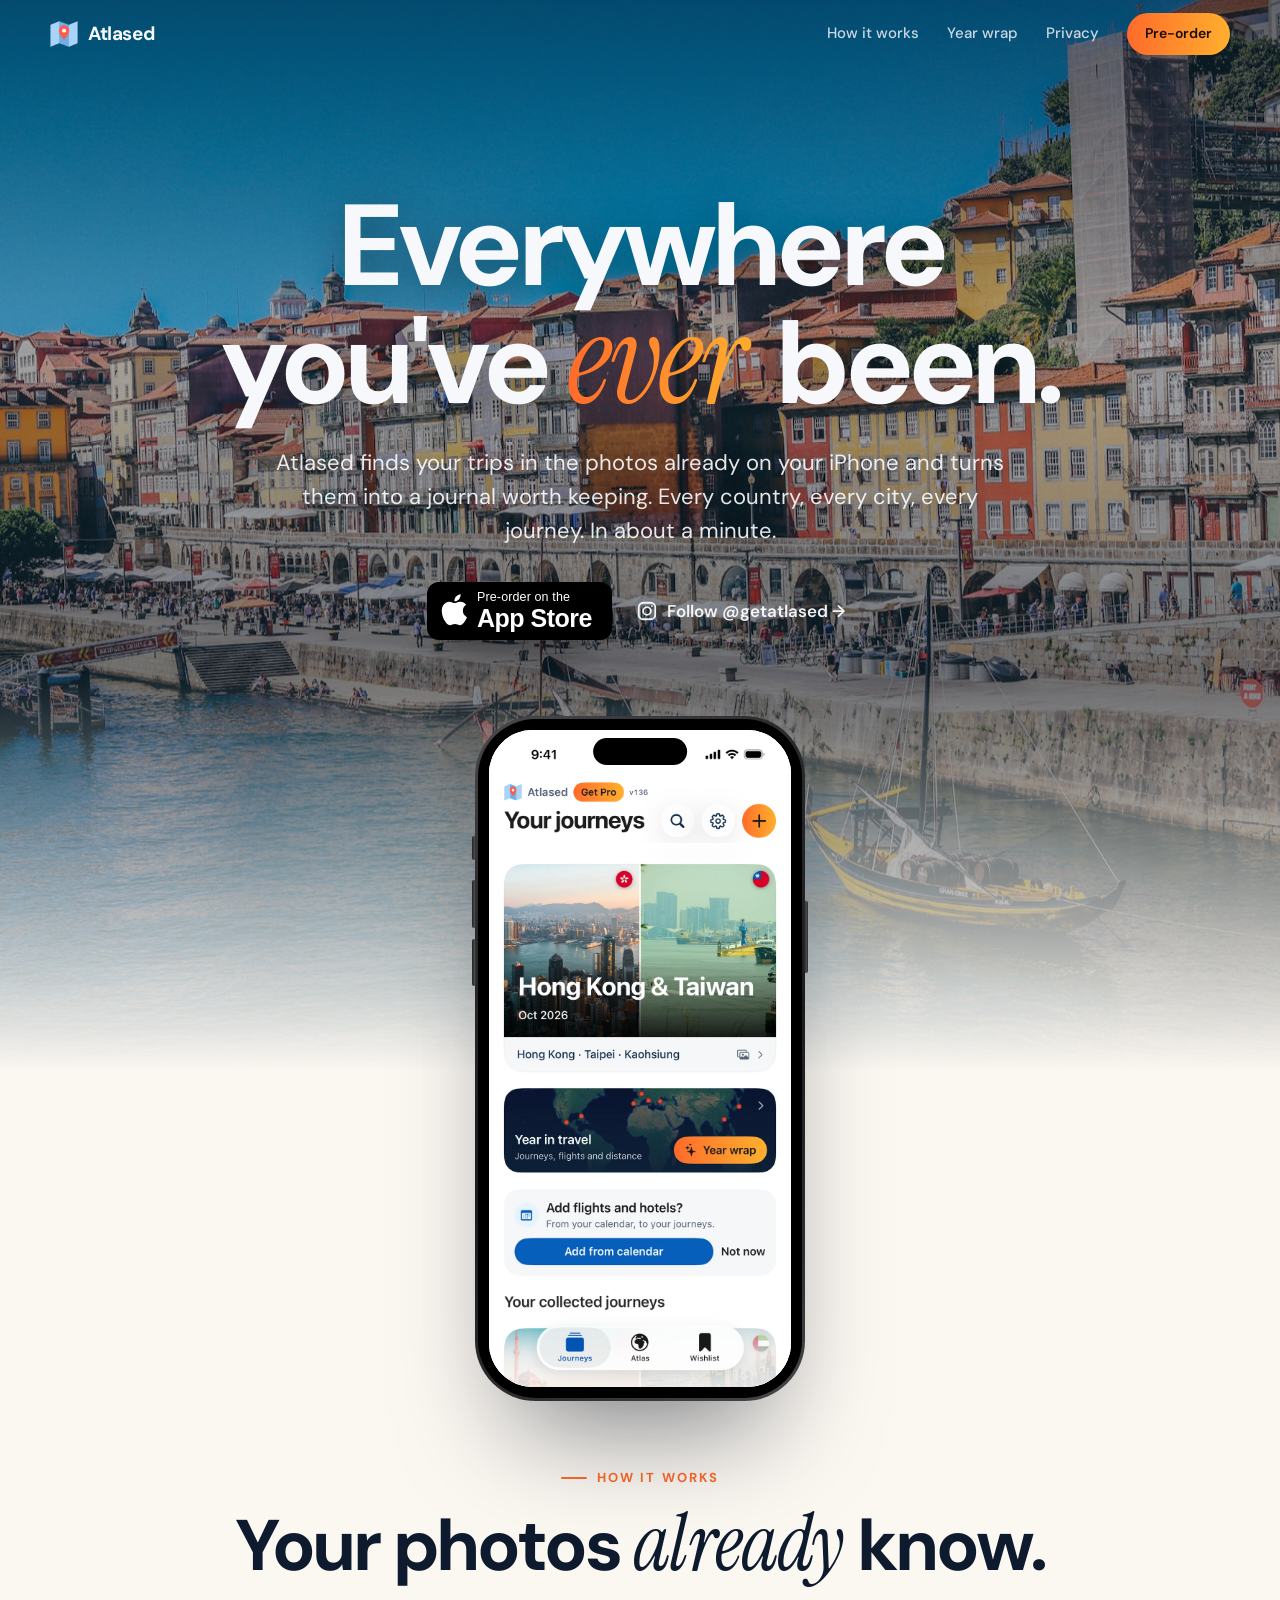
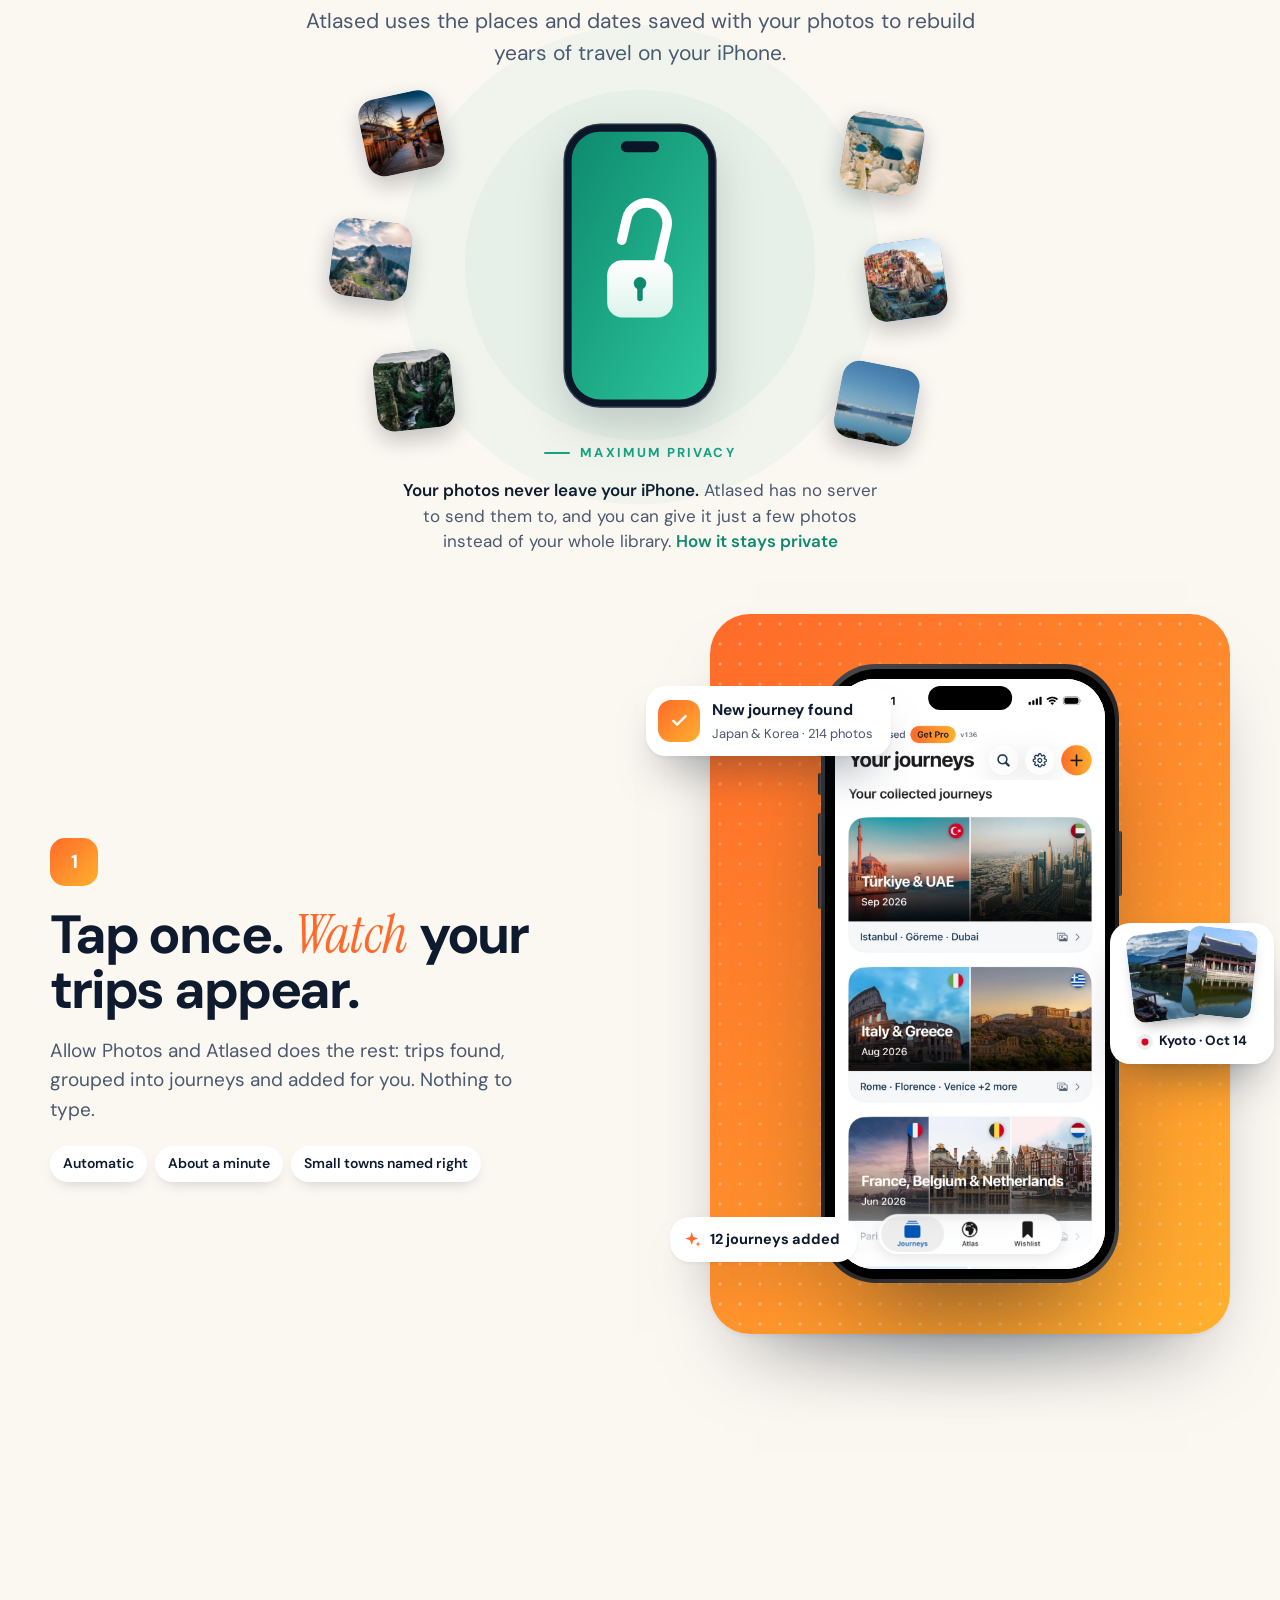
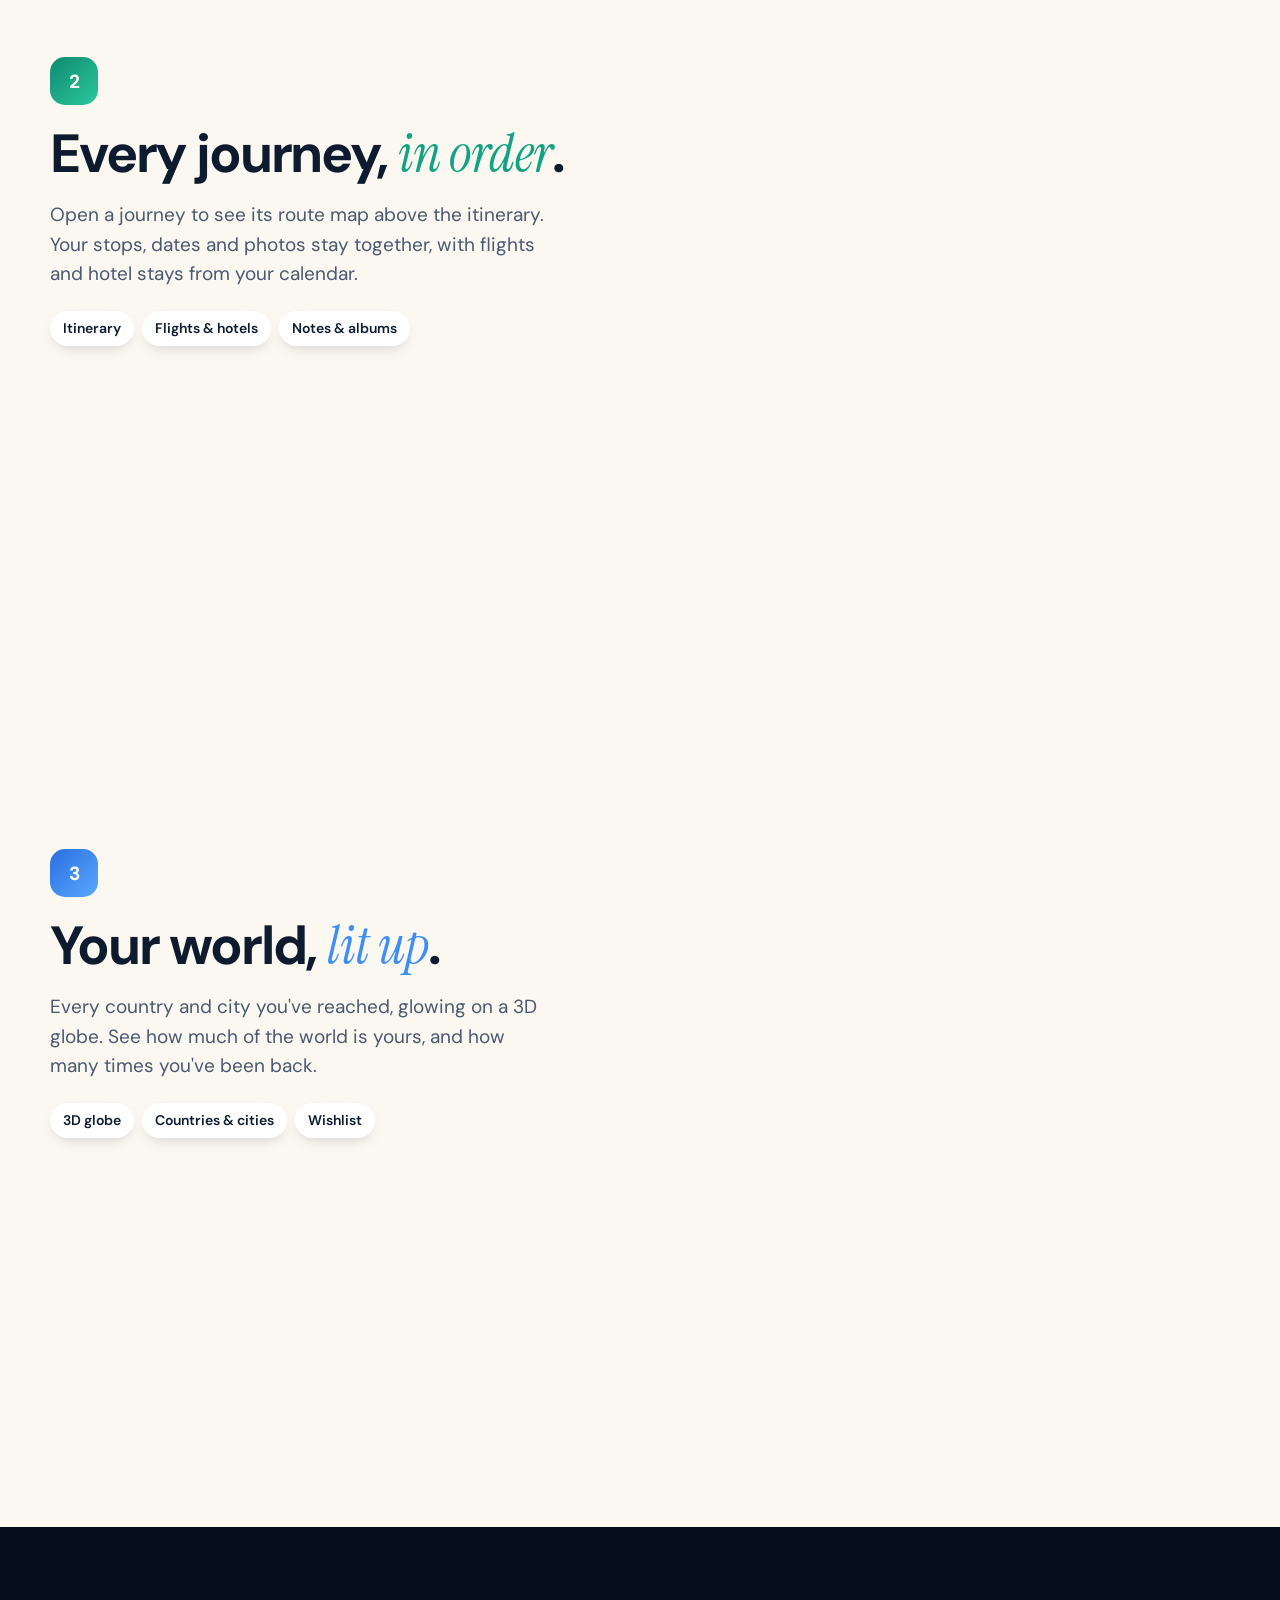
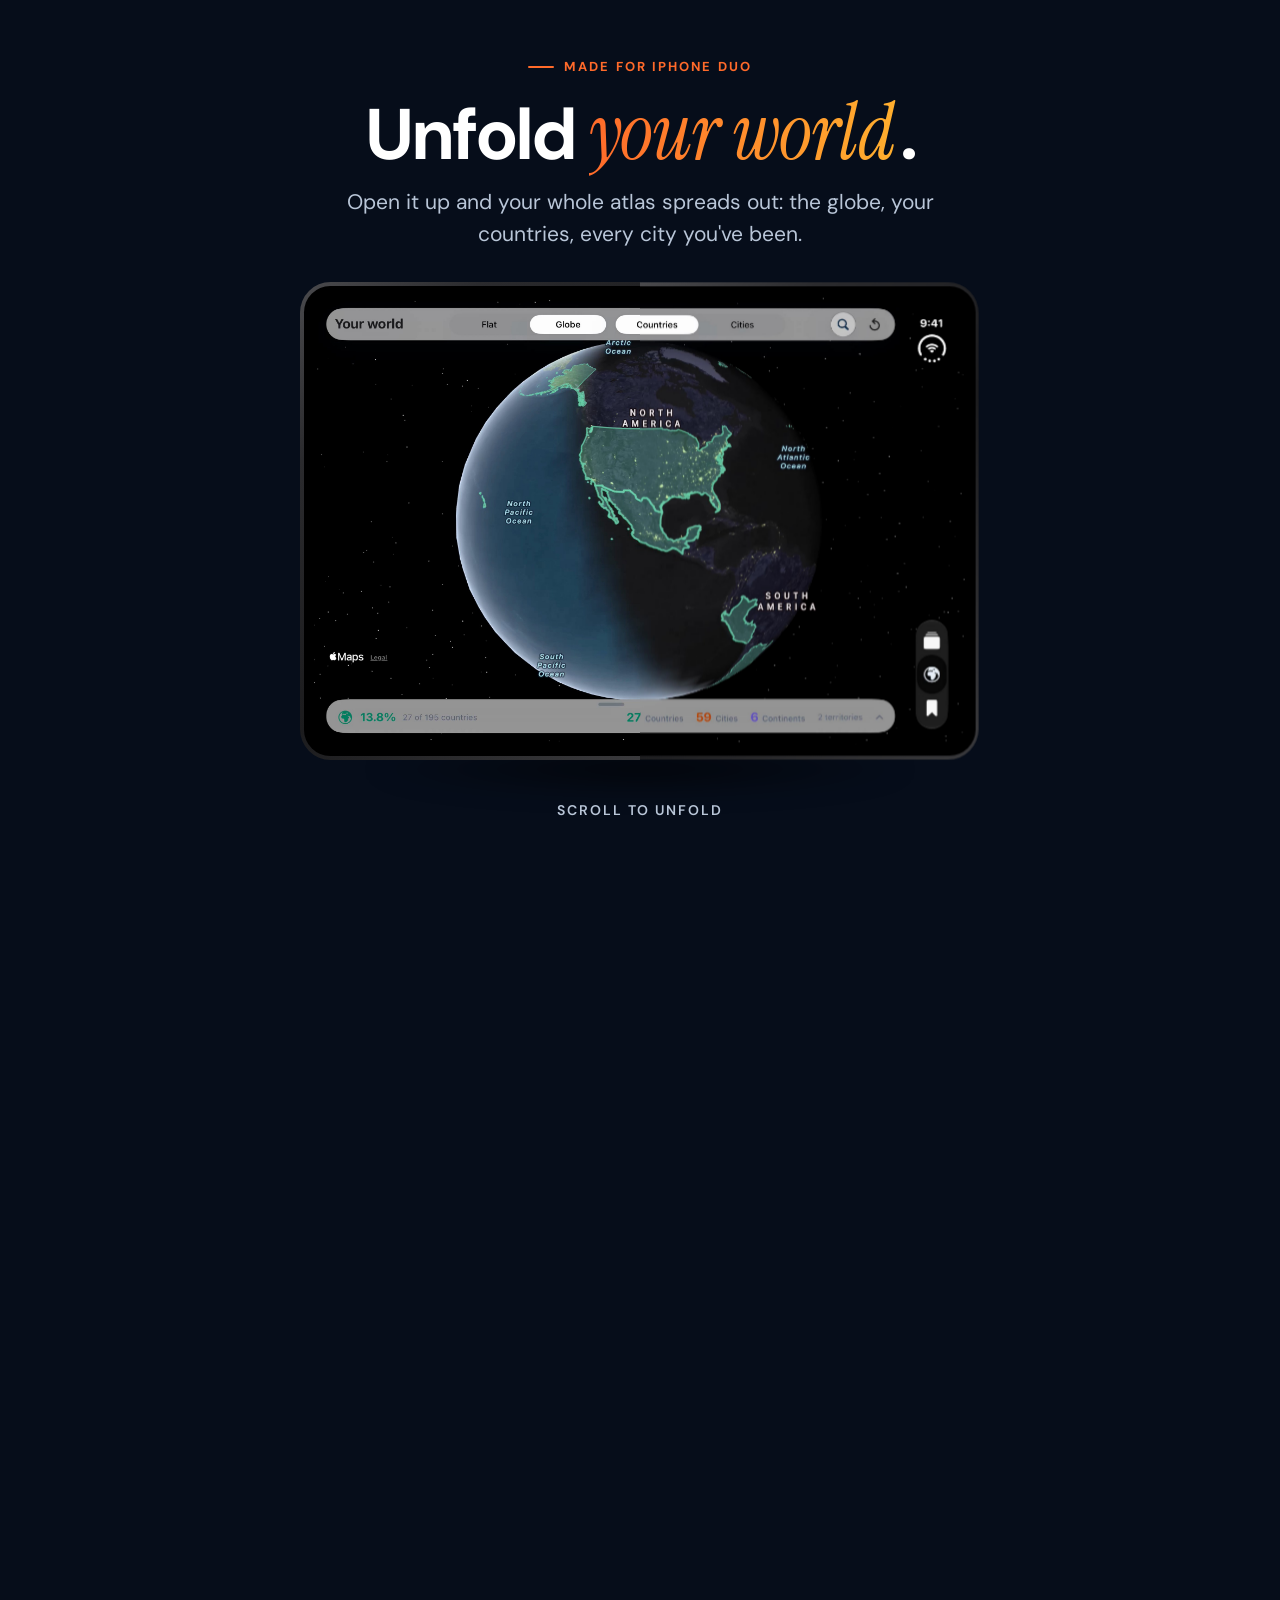
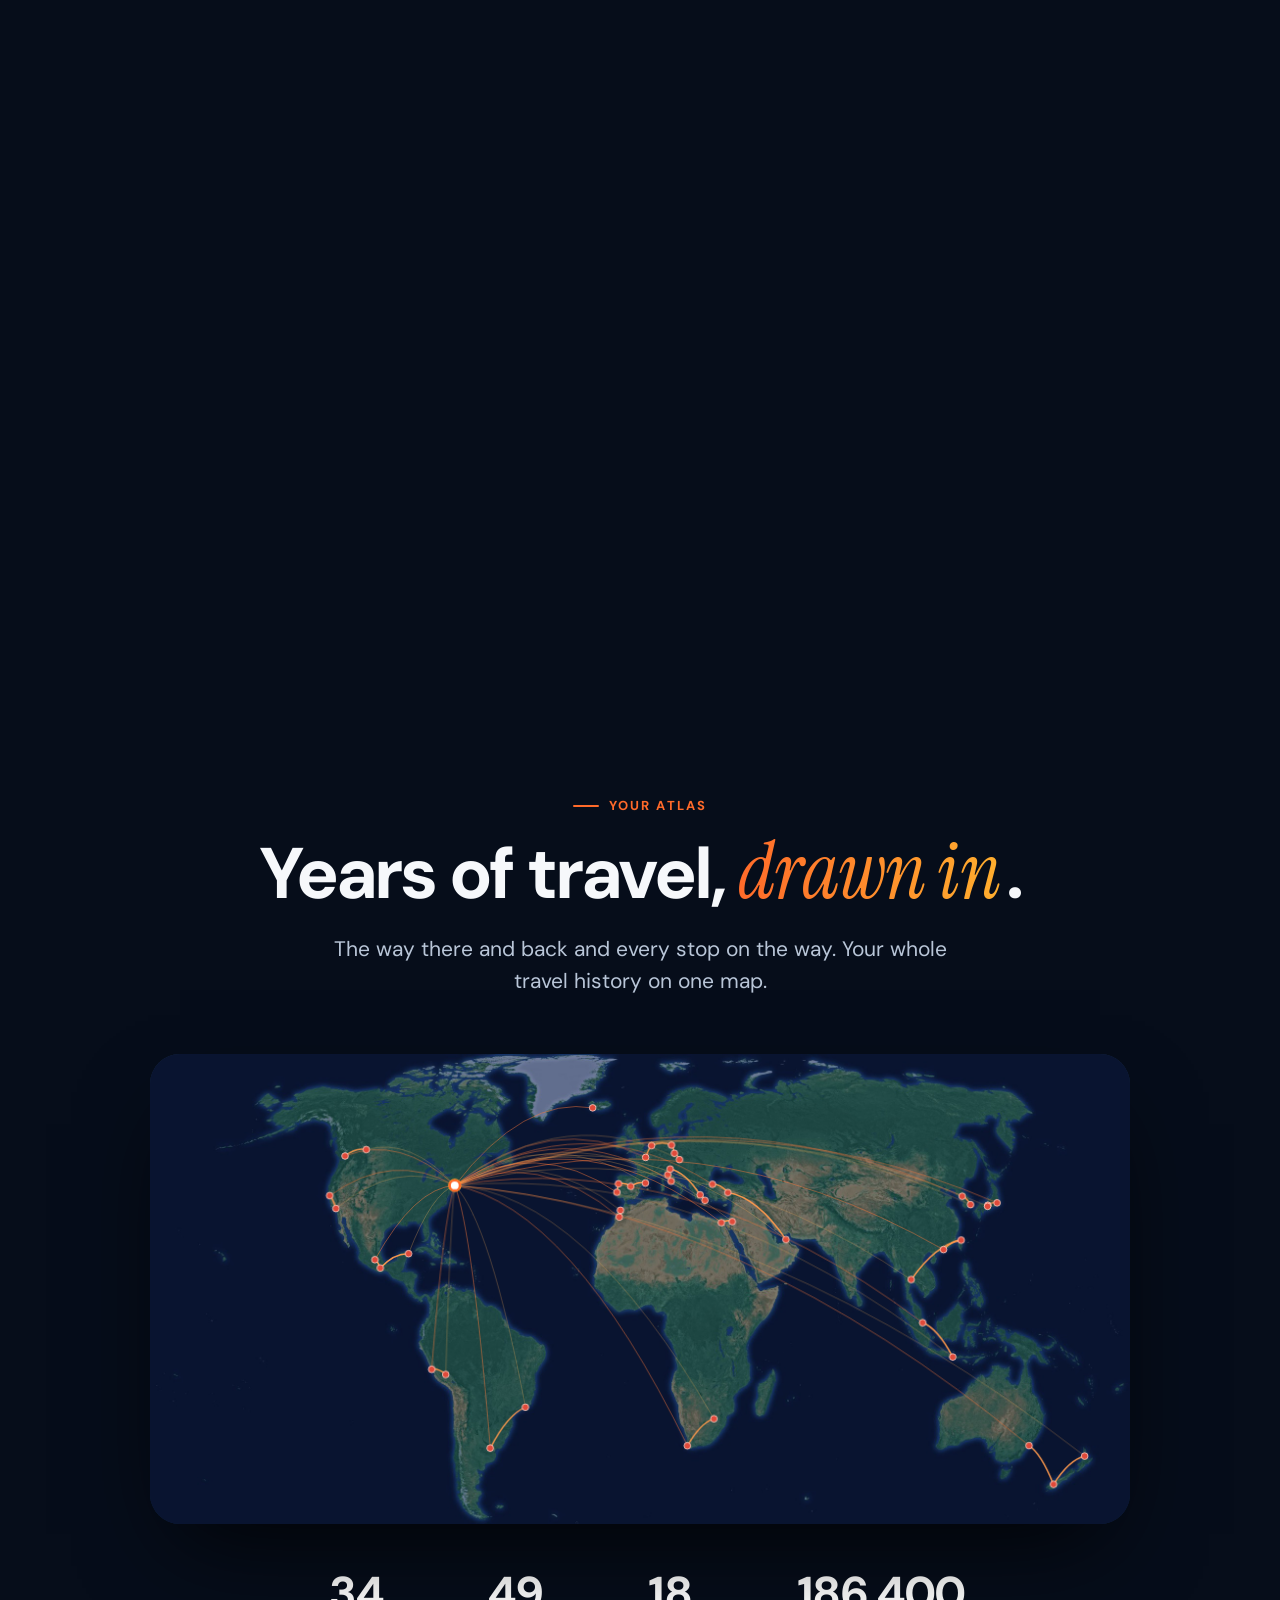
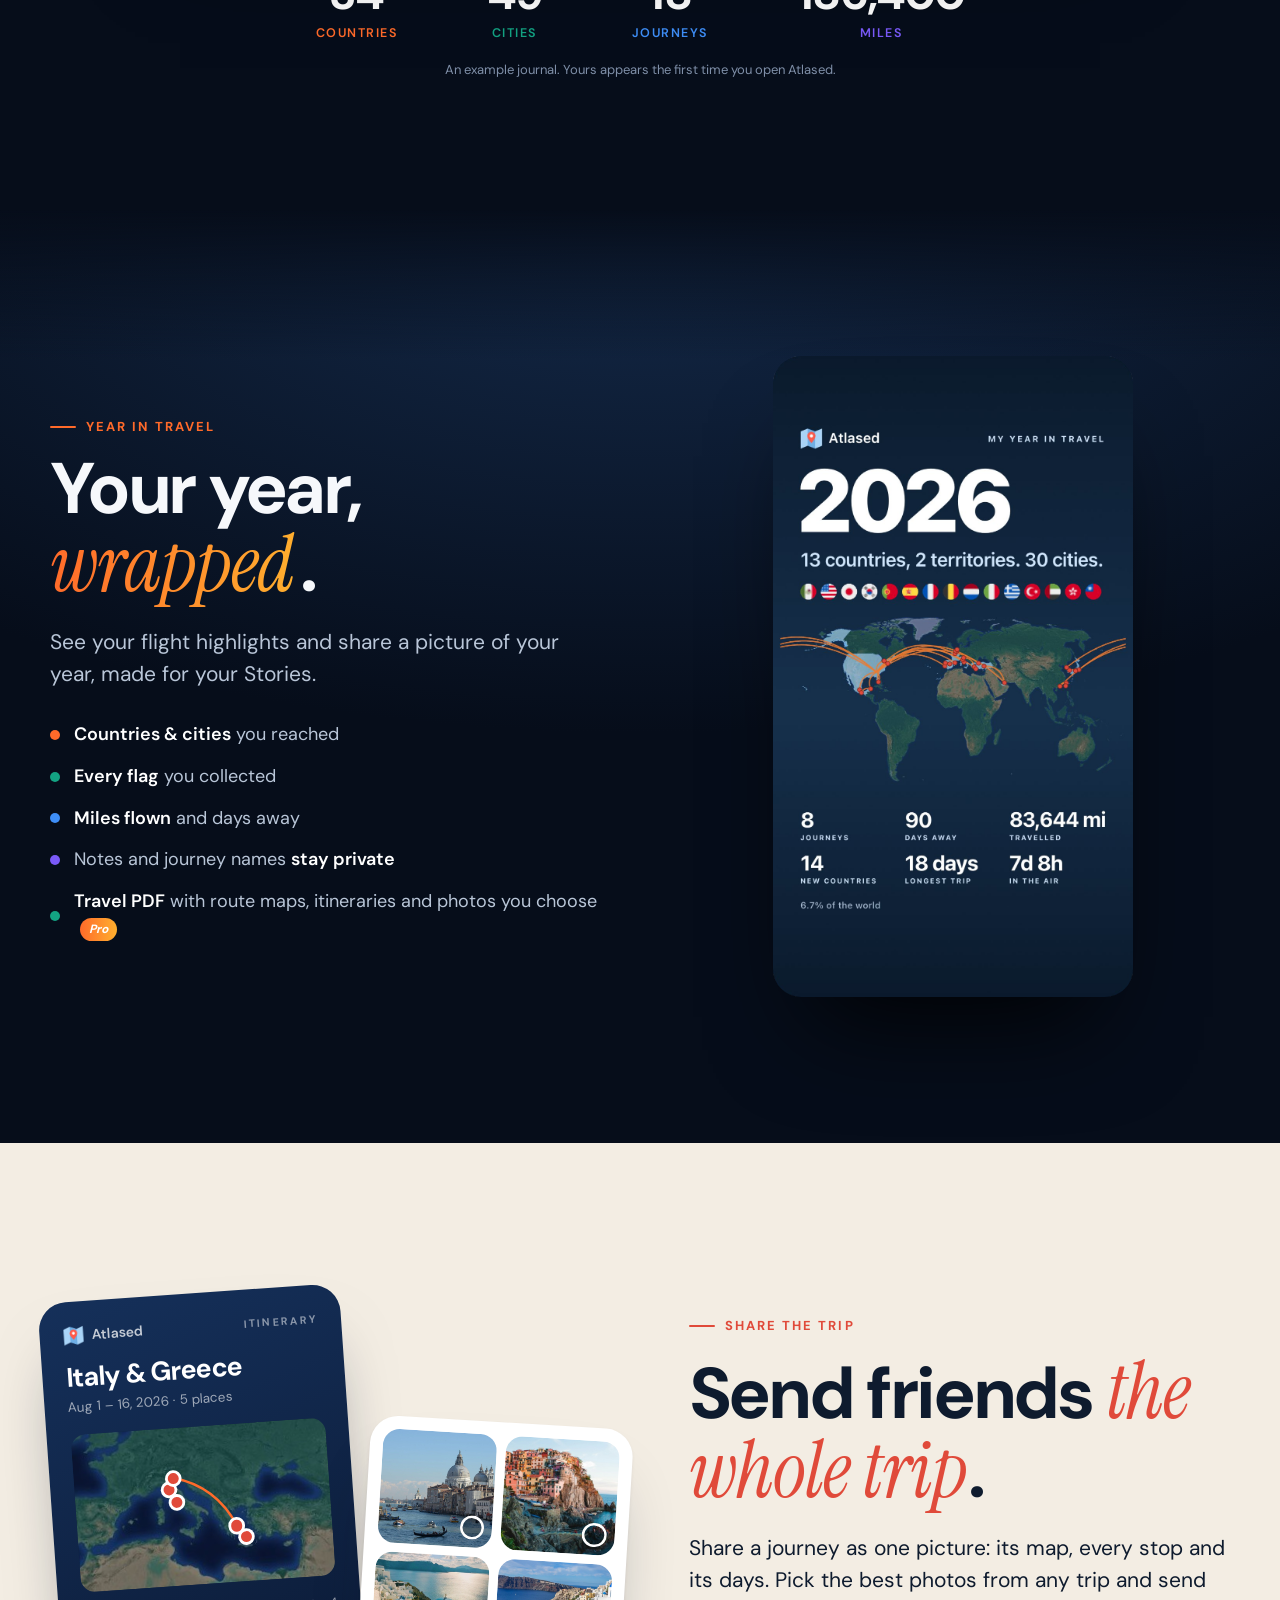
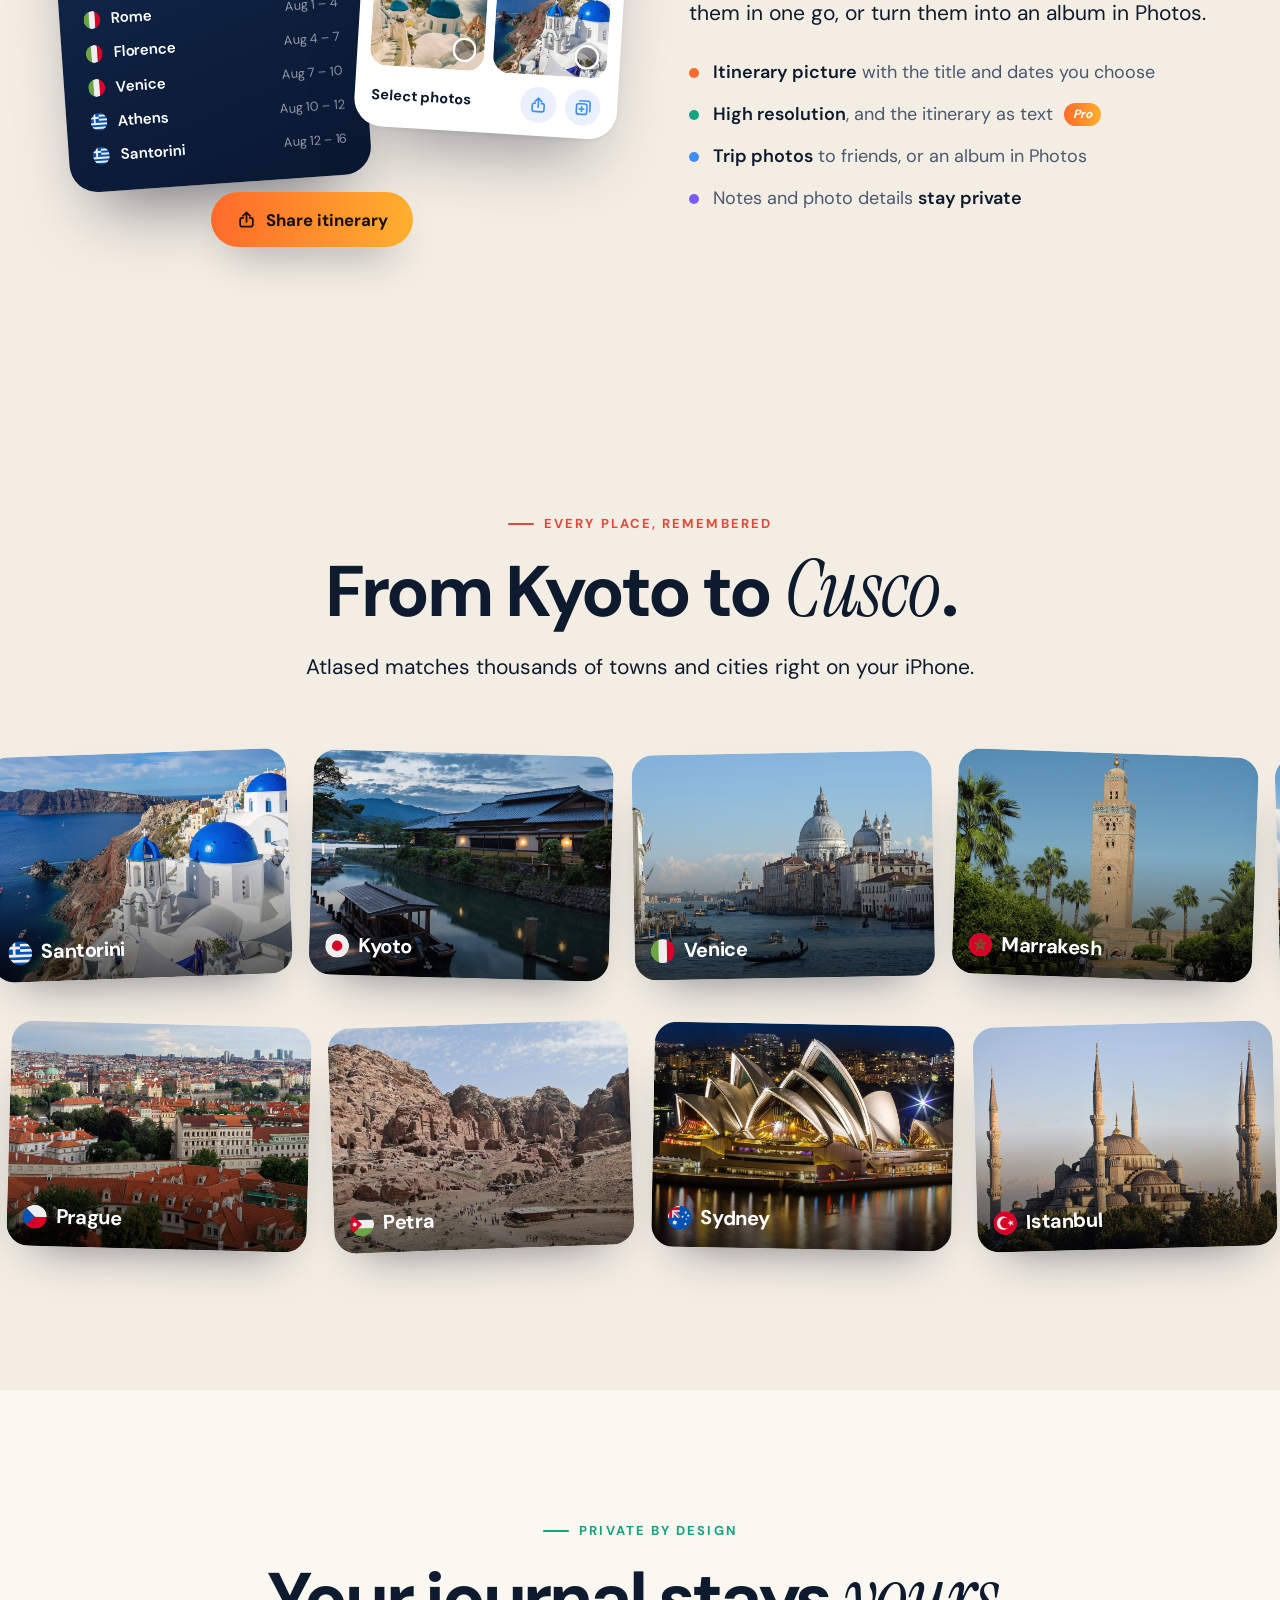
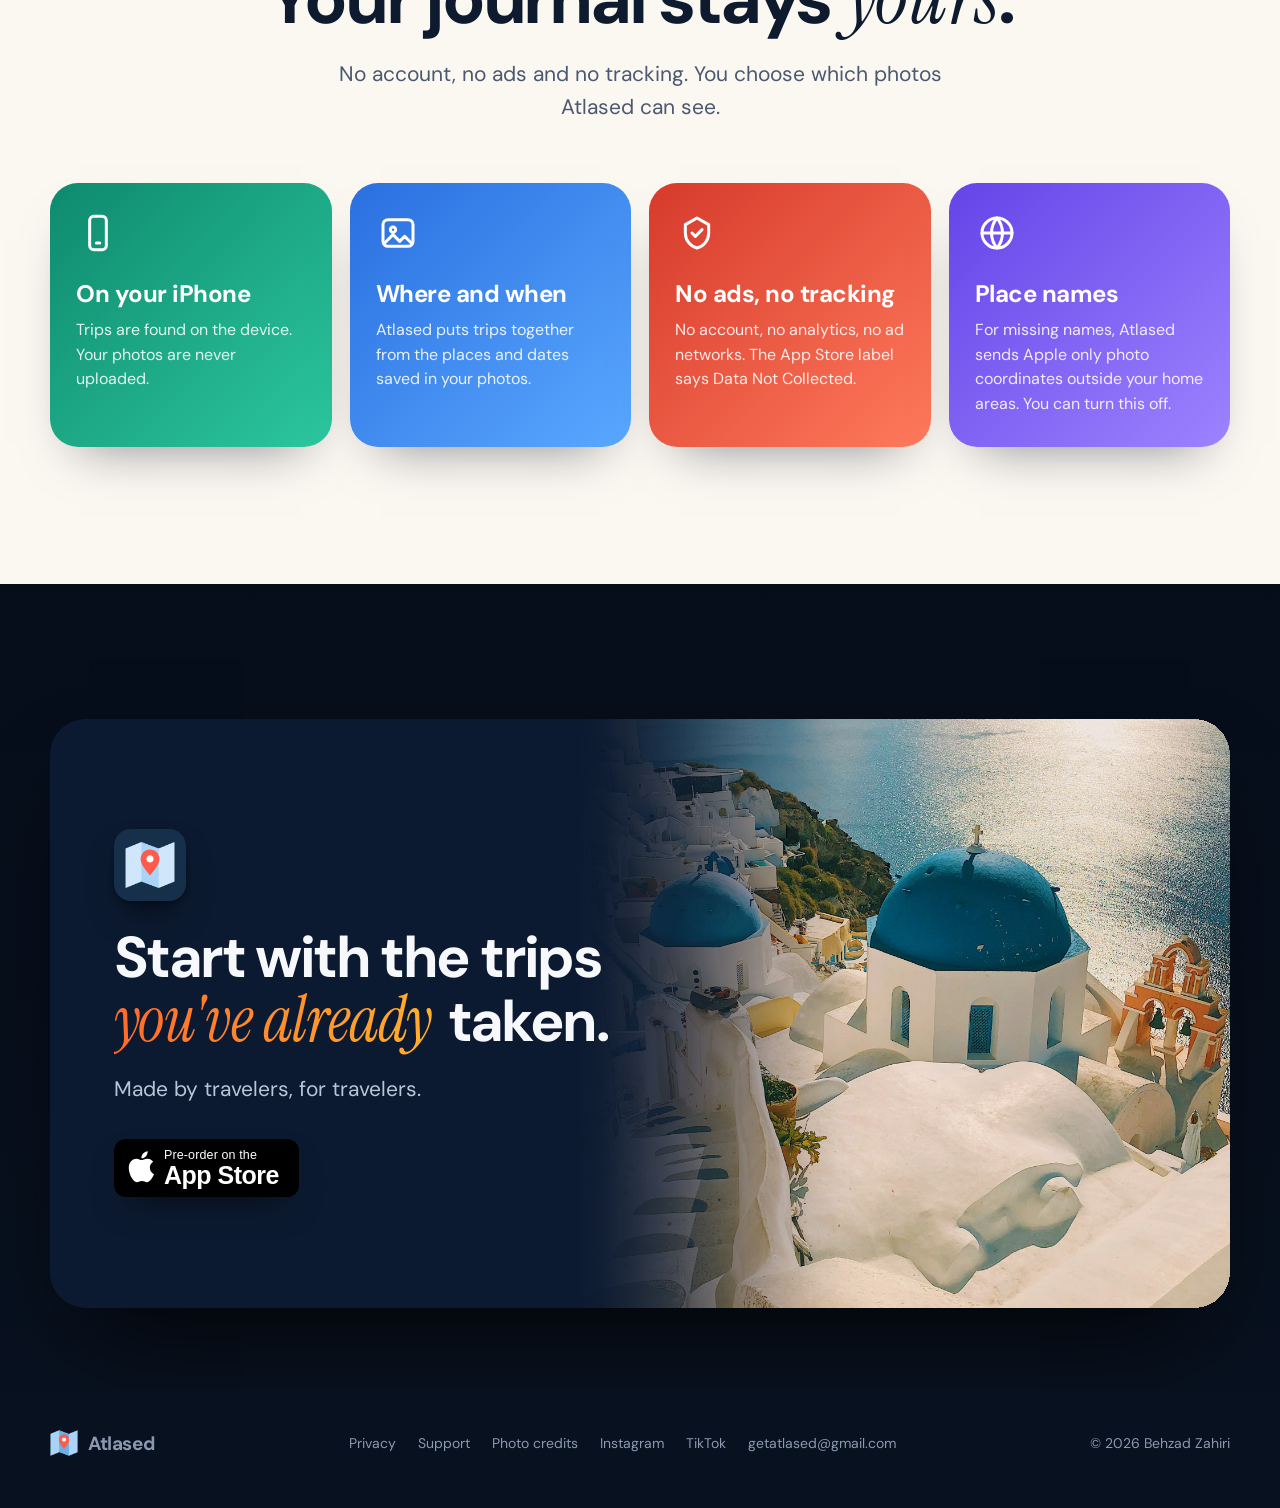
==== index.html @ 910f6710 "Refresh the iPhone Duo demo with Atlased build 137" ====
<!doctype html>
<html lang="en">
<head>
  <meta charset="utf-8">
  <meta name="viewport" content="width=device-width, initial-scale=1, viewport-fit=cover">
  <title>Atlased · Everywhere you've ever been</title>
  <meta name="description" content="Atlased finds your trips in the photos already on your iPhone and turns them into a travel journal: every country, city and journey, on a globe. Private, on your iPhone.">
  <meta name="theme-color" content="#060D1A">
  <meta property="og:type" content="website">
  <meta property="og:url" content="https://getatlased.com/">
  <meta property="og:title" content="Atlased · Everywhere you've ever been">
  <meta property="og:description" content="Your photos already know where you've been. Atlased turns them into a travel journal, privately on your iPhone.">
  <meta property="og:image" content="https://getatlased.com/assets/photos/japan.jpg">
  <meta name="twitter:card" content="summary_large_image">
  <link rel="icon" type="image/png" href="favicon.png">
  <link rel="apple-touch-icon" href="apple-touch-icon.png">
  <link rel="preload" href="assets/fonts/dm-sans-700.ttf" as="font" type="font/ttf" crossorigin>
  <link rel="preload" href="assets/photos/japan.jpg" as="image">
  <script>if(!matchMedia("(prefers-reduced-motion: reduce)").matches)document.documentElement.classList.add("js")</script>
  <meta name="apple-itunes-app" content="app-id=6831164710">
  <link rel="stylesheet" href="assets/site.css?v=72">
  <link rel="stylesheet" href="assets/phone.css?v=60">
</head>
<body>
  <header class="nav">
    <div class="wrap">
      <a class="brand" href="./"><img src="assets/img/mark.png" alt="">Atlased</a>
      <nav class="nav-links">
        <a href="#how">How it works</a>
        <a href="#wrap">Year wrap</a>
        <a href="#privacy">Privacy</a>
        <a class="btn" href="https://apps.apple.com/app/id6831164710">Pre-order</a>
      </nav>
    </div>
  </header>

  <main>
    <!-- Hero: full-bleed travel photos with a slow drift -->
    <section class="hero">
      <div class="slides" aria-hidden="true">
        <div class="slide" data-place="Kyoto, Japan" data-flag="jp" style="background-image:url(assets/photos/japan.jpg)"></div>
        <div class="slide" data-place="Porto, Portugal" data-flag="pt" style="background-image:url(assets/photos/portugal.jpg)"></div>
        <div class="slide" data-place="Lake Tekapo, New Zealand" data-flag="nz" style="background-image:url(assets/photos/new-zealand.jpg)"></div>
        <div class="slide" data-place="The Alps, Switzerland" data-flag="ch" style="background-image:url(assets/photos/switzerland.jpg)"></div>
        <div class="slide" data-place="Machu Picchu, Peru" data-flag="pe" style="background-image:url(assets/photos/peru.jpg)"></div>
      </div>
      <div class="hero-copy">
        <span class="place-chip" id="placeChip"><img src="assets/flags/jp.svg" alt=""><span>Kyoto, Japan</span></span>
        <h1>Everywhere you've <span class="serif grad">ever</span> been.</h1>
        <p class="lede">Atlased finds your trips in the photos already on your iPhone and turns them into a journal worth keeping.<span class="lede-more"> Every country, every city, every journey. In about a minute.</span></p>
        <div class="ctas" id="get">
          <a class="store" href="https://apps.apple.com/app/id6831164710" aria-label="Pre-order Atlased on the App Store">
            <svg viewBox="4.35 3.3 14.1 18.45" fill="currentColor" aria-hidden="true"><path d="M16.37 12.62c-.02-2.2 1.8-3.26 1.88-3.31-1.03-1.5-2.62-1.7-3.18-1.73-1.35-.14-2.64.8-3.33.8-.69 0-1.74-.78-2.86-.76-1.47.02-2.83.86-3.59 2.17-1.53 2.66-.39 6.6 1.1 8.75.73 1.05 1.6 2.24 2.73 2.2 1.1-.05 1.51-.71 2.84-.71 1.32 0 1.7.71 2.86.69 1.18-.02 1.93-1.07 2.65-2.13.84-1.22 1.18-2.4 1.2-2.46-.03-.01-2.3-.88-2.3-3.5zM14.2 6.17c.6-.73 1.01-1.75.9-2.77-.87.04-1.92.58-2.54 1.31-.56.65-1.05 1.69-.92 2.69.97.07 1.96-.49 2.56-1.23z"/></svg>
            <span><small>Pre-order on the</small><b>App Store</b></span>
          </a>
          <a class="ghost insta" href="https://www.instagram.com/getatlased/" rel="noopener" aria-label="Follow @getatlased on Instagram"><svg viewBox="0 0 24 24" fill="none" stroke="currentColor" stroke-width="2" stroke-linecap="round" stroke-linejoin="round" aria-hidden="true"><rect x="3" y="3" width="18" height="18" rx="5"/><circle cx="12" cy="12" r="4.2"/><circle cx="17.4" cy="6.6" r="1" fill="currentColor" stroke="none"/></svg>Follow @getatlased →</a>
        </div>
        <div class="hero-phone" id="heroPhone">
          <div class="iphone"><i class="b1"></i><i class="b2"></i><i class="b3"></i><i class="b4"></i>
            <div class="bezel"><div class="screen"><div class="reel reel-list" style="--reel-to:-60.016%"><div class="reel-view"><img class="reel-img" src="assets/reel/journeys-a.webp?v=2" alt="Atlased showing journeys it found from photos" width="840" height="3799" decoding="async"></div><img class="reel-head" src="assets/reel/journeys-head.png?v=3" alt="" width="840" height="315"><span class="reel-fade"></span><span class="reel-glass"></span><img class="reel-tab" src="assets/reel/tabbar.png?v=1" alt="" width="631" height="181"></div><span class="island"></span></div></div>
          </div>
        </div>
      </div>
    </section>

    <!-- Intro -->
    <section class="light intro" id="how">
      <div class="wrap rv">
        <span class="eyebrow t-orange">How it works</span>
        <h2>Your photos <span class="serif">already</span> know.</h2>
        <p class="sub muted">Atlased uses the places and dates saved with your photos to rebuild years of travel on your iPhone.</p>
        <p class="assure"><span class="lockart" aria-hidden="true"><i class="disc d1"></i><i class="disc d2"></i><i class="pulse"></i><svg class="lk-phone" viewBox="0 0 120 216"><rect x="4" y="4" width="112" height="208" rx="27" fill="#0B1628"/><rect x="4.5" y="4.5" width="111" height="207" rx="26.5" fill="none" stroke="#fff" stroke-opacity=".16"/><rect x="10" y="10" width="100" height="196" rx="21" fill="#15243B"/></svg><i class="snap s1" style="background-image:url(assets/img/snap-japan.jpg)"></i><i class="snap s2" style="background-image:url(assets/img/snap-greece.jpg)"></i><i class="snap s3" style="background-image:url(assets/img/snap-peru.jpg)"></i><i class="snap s4" style="background-image:url(assets/img/snap-italy.jpg)"></i><i class="snap s5" style="background-image:url(assets/img/snap-iceland.jpg)"></i><i class="snap s6" style="background-image:url(assets/img/snap-new-zealand.jpg)"></i><svg class="lk-top" viewBox="0 0 120 216"><defs><linearGradient id="lkScreen" x1="0" y1="0" x2="1" y2="1"><stop offset="0" stop-color="#0E8A6E"/><stop offset="1" stop-color="#2CC79E"/></linearGradient><linearGradient id="lkBody" x1="0" y1="0" x2="0" y2="1"><stop offset="0" stop-color="#FFFFFF"/><stop offset="1" stop-color="#DDF3EC"/></linearGradient></defs><rect class="veil" x="10" y="10" width="100" height="196" rx="21" fill="url(#lkScreen)"/><rect x="46" y="17" width="28" height="8" rx="4" fill="#0B1628"/><circle class="spark" cx="60" cy="122" r="26" fill="none" stroke="#fff" stroke-width="3.5"/><g class="lk"><path class="shackle" d="M45 108V92a15 15 0 0 1 30 0v32" fill="none" stroke="#fff" stroke-width="7" stroke-linecap="round"/><rect x="36" y="104" width="48" height="42" rx="11" fill="url(#lkBody)"/><circle cx="60" cy="121" r="4.6" fill="#0E8A6E"/><rect x="58" y="123" width="4" height="11" rx="2" fill="#0E8A6E"/></g></svg></span><span class="eyebrow t-teal">Maximum privacy</span><span><b>Your photos never leave your iPhone.</b> Atlased has no server to send them to, and you can give it just a few photos instead of your whole library. <a href="#privacy">How it stays private</a></span></p>
      </div>
    </section>

    <!-- Three steps beside a phone that changes as you scroll -->
    <section class="light story">
      <div class="wrap story-grid">
        <div class="story-steps">
          <div class="step" data-step="0">
            <div class="mstage" data-step="0" aria-hidden="true"><span class="tint c-orange on"></span><span class="dots"></span><div class="mphone iphone"><i class="b1"></i><i class="b2"></i><i class="b3"></i><i class="b4"></i><div class="bezel"><div class="screen"><div class="reel reel-list" style="--reel-to:-40.826%"><div class="reel-view"><img class="reel-img" src="assets/reel/journeys-b.webp?v=2" alt="" width="840" height="2567" decoding="async"></div><img class="reel-head" src="assets/reel/journeys-head.png?v=3" alt="" width="840" height="315"><span class="reel-fade"></span><span class="reel-glass"></span><img class="reel-tab" src="assets/reel/tabbar.png?v=1" alt="" width="631" height="181"></div><span class="island"></span></div></div></div></div>
            <div class="inner">
              <div class="num c-orange">1</div>
              <h3>Tap once. <span class="serif t-orange">Watch</span> your trips appear.</h3>
              <p>Allow Photos and Atlased does the rest: trips found, grouped into journeys and added for you. Nothing to type.</p>
              <div class="tags"><span class="tag">Automatic</span><span class="tag">About a minute</span><span class="tag">Small towns named right</span></div>
            </div>
          </div>
          <div class="step" data-step="1">
            <div class="mstage" data-step="1" aria-hidden="true"><span class="tint c-teal on"></span><span class="dots"></span><div class="mphone iphone"><i class="b1"></i><i class="b2"></i><i class="b3"></i><i class="b4"></i><div class="bezel"><div class="screen"><div class="reel reel-sheet" style="--reel-to:-30.966%"><div class="reel-view"><img class="reel-img" src="assets/reel/journey.webp?v=3" alt="" width="840" height="2154" decoding="async"></div><img class="reel-head" src="assets/reel/journey-head.png?v=2" alt="" width="840" height="276"></div><span class="island"></span></div></div></div></div>
            <div class="inner">
              <div class="num c-teal">2</div>
              <h3>Every journey, <span class="serif t-teal">in order</span>.</h3>
              <p>Open a journey to see its route map above the itinerary. Your stops, dates and photos stay together, with flights and hotel stays from your calendar.</p>
              <div class="tags"><span class="tag">Itinerary</span><span class="tag">Flights &amp; hotels</span><span class="tag">Notes &amp; albums</span></div>
            </div>
          </div>
          <div class="step" data-step="2">
            <div class="mstage" data-step="2" aria-hidden="true"><span class="tint c-sky on"></span><span class="dots"></span><div class="mphone iphone"><i class="b1"></i><i class="b2"></i><i class="b3"></i><i class="b4"></i><div class="bezel"><div class="screen"><img src="assets/img/atlas.jpg?v=5" alt=""><video class="vid" src="assets/video/atlas.mp4?v=3" poster="assets/img/atlas.jpg?v=5" muted loop playsinline preload="none" disablepictureinpicture disableremoteplayback aria-hidden="true"></video><span class="island"></span></div></div></div></div>
            <div class="inner">
              <div class="num c-sky">3</div>
              <h3>Your world, <span class="serif t-sky">lit up</span>.</h3>
              <p>Every country and city you've reached, glowing on a 3D globe. See how much of the world is yours, and how many times you've been back.</p>
              <div class="tags"><span class="tag">3D globe</span><span class="tag">Countries &amp; cities</span><span class="tag">Wishlist</span></div>
            </div>
          </div>
        </div>
        <div class="story-phone" aria-hidden="true">
          <div class="stage">
            <span class="tint c-orange on"></span><span class="tint c-teal"></span><span class="tint c-sky"></span><span class="dots"></span>
            <div class="iphone"><i class="b1"></i><i class="b2"></i><i class="b3"></i><i class="b4"></i>
              <div class="bezel"><div class="screen">
                <div class="reel reel-list sv on" data-step="0" style="--reel-to:-40.826%"><div class="reel-view"><img class="reel-img" src="assets/reel/journeys-b.webp?v=2" alt="" width="840" height="2567" decoding="async"></div><img class="reel-head" src="assets/reel/journeys-head.png?v=3" alt="" width="840" height="315"><span class="reel-fade"></span><span class="reel-glass"></span><img class="reel-tab" src="assets/reel/tabbar.png?v=1" alt="" width="631" height="181"></div>
                <div class="reel reel-sheet sv" data-step="1" style="--reel-to:-30.966%"><div class="reel-view"><img class="reel-img" src="assets/reel/journey.webp?v=3" alt="" width="840" height="2154" decoding="async"></div><img class="reel-head" src="assets/reel/journey-head.png?v=2" alt="" width="840" height="276"></div>
                <img class="sv" data-step="2" src="assets/img/atlas.jpg?v=5" alt=""><video class="vid sv" data-step="2" src="assets/video/atlas.mp4?v=3" poster="assets/img/atlas.jpg?v=5" muted loop playsinline preload="none" disablepictureinpicture disableremoteplayback aria-hidden="true"></video>
                <span class="island"></span>
              </div></div>
            </div>
            <div class="floats on" data-step="0">
              <div class="fc f1"><div class="in toast"><span class="ico c-orange"><svg viewBox="0 0 24 24" fill="none" stroke="currentColor" stroke-width="2.8" stroke-linecap="round" stroke-linejoin="round"><path d="M5 12.5l4.2 4.2L19 7"/></svg></span><span><b>New journey found</b><small>Japan &amp; Korea · 214 photos</small></span></div></div>
              <div class="fc f2"><div class="in snaps"><span class="row"><img src="assets/postcards/jp-kyoto.jpg" alt=""><img src="assets/postcards/kr-seoul.jpg" alt=""></span><span class="cap"><img src="assets/flags/jp.svg" alt="">Kyoto · Oct 14</span></div></div>
              <div class="fc f3"><div class="in pillc"><span class="t-orange"><svg viewBox="0 0 24 24" fill="currentColor"><path d="M11 2.5l2 6.3 6.3 2-6.3 2-2 6.3-2-6.3-6.3-2 6.3-2z"/><path d="M19 14.5l.9 2.4 2.4.9-2.4.9-.9 2.4-.9-2.4-2.4-.9 2.4-.9z"/></svg></span>12 journeys added</div></div>
            </div>
            <div class="floats" data-step="1">
              <div class="fc f1"><div class="in toast"><span class="ico c-teal"><svg viewBox="0 0 24 24" fill="currentColor"><path d="M21 16v-2l-8-5V3.5a1.5 1.5 0 0 0-3 0V9l-8 5v2l8-2.5V19l-2 1.5V22l3.5-1 3.5 1v-1.5L13 19v-5.5z"/></svg></span><span><b>JFK → IST</b><small>Flew out · Sep 2</small></span></div></div>
              <div class="fc f2"><div class="in toast stay"><img src="assets/postcards/tr-istanbul.jpg" alt=""><span><b>Istanbul · 2 nights</b><small>Hotel from your calendar</small></span></div></div>
              <div class="fc f3"><div class="in pillc route"><i></i>Istanbul<em>→</em>Göreme<em>→</em>Dubai</div></div>
            </div>
            <div class="floats" data-step="2">
              <div class="fc f1"><div class="in flagsc"><span class="row"><img src="assets/flags/jp.svg" alt=""><img src="assets/flags/it.svg" alt=""><img src="assets/flags/pt.svg" alt=""><img src="assets/flags/gr.svg" alt=""><img src="assets/flags/pe.svg" alt=""><span class="more">+22</span></span><b>27 countries</b></div></div>
              <div class="fc f2"><div class="in ring"><svg class="ringsvg" viewBox="0 0 52 52"><circle cx="26" cy="26" r="21" fill="none" stroke="#E4EDFA" stroke-width="7"/><circle cx="26" cy="26" r="21" fill="none" stroke="#2F7BEF" stroke-width="7" stroke-linecap="round" stroke-dasharray="18.2 200" transform="rotate(-90 26 26)"/></svg><span><b>13.8%</b><small>of the world</small></span></div></div>
              <div class="fc f3"><div class="in pillc"><span class="t-sky"><svg viewBox="0 0 24 24" fill="none" stroke="currentColor" stroke-width="2.2" stroke-linecap="round"><circle cx="12" cy="12" r="9"/><path d="M3.5 12h17M12 3c2.6 2.6 3.8 5.6 3.8 9s-1.2 6.4-3.8 9c-2.6-2.6-3.8-5.6-3.8-9S9.4 5.6 12 3z"/></svg></span>58 cities · 6 continents</div></div>
            </div>
          </div>
        </div>
      </div>
    </section>

    <!-- iPhone Duo: unfolds onto the globe as you scroll -->
    <section class="duosec" id="duo">
      <div class="stage">
        <div class="copy rv">
          <span class="eyebrow t-orange">Made for iPhone Duo</span>
          <h2>Unfold <span class="serif grad">your world</span>.</h2>
          <p class="sub">Open it up and your whole atlas spreads out: the globe, your countries, every city you've been.</p>
        </div>
        <div class="duo-wrap" aria-hidden="true">
          <div class="duo" id="duoBody">
            <div class="half right"><div class="face"><div class="glass"><div class="pic" style="background-image:url(assets/img/duo-inner.jpg?v=7)"></div></div></div></div>
            <div class="half left" id="duoLeft">
              <div class="face front"><div class="glass"><div class="pic" style="background-image:url(assets/img/duo-inner.jpg?v=7)"></div></div></div>
              <div class="face back"><div class="glass"><div class="pic" style="background-image:url(assets/img/duo-cover.jpg?v=4)"></div></div></div>
            </div>
            <video class="vid duo-vid" id="duoVid" src="assets/video/duo.mp4?v=3" poster="assets/img/duo-inner.jpg?v=7" muted loop playsinline preload="none" disablepictureinpicture disableremoteplayback aria-hidden="true"></video><div class="hinge" id="duoHinge"></div>
          </div>
          <div class="duo-shadow"></div>
        </div>
        <div class="duo-label" id="duoLabel">Scroll to unfold</div>
      </div>
    </section>

    <!-- Postcards -->
    <section class="mapsec">
      <div class="wrap head rv">
        <span class="eyebrow t-orange">Your atlas</span>
        <h2>Years of travel, <span class="serif grad">drawn in</span>.</h2>
        <p class="sub" style="color:var(--mist)">The way there and back and every stop on the way. Your whole travel history on one map.</p>
      </div>
      <div class="wrap rv">
        <div class="map-card">
          <div class="map">
            <img src="assets/img/world.jpg" alt="" loading="lazy">
            <svg id="journeys" viewBox="0 0 1000 480" preserveAspectRatio="none" aria-hidden="true"></svg>
          </div>
        </div>
        <div class="stats">
          <div class="stat"><b data-count="34">34</b><span class="t-orange">Countries</span></div>
          <div class="stat"><b data-count="49">49</b><span class="t-teal">Cities</span></div>
          <div class="stat"><b data-count="18">18</b><span class="t-sky">Journeys</span></div>
          <div class="stat"><b data-count="186400">186,400</b><span class="t-violet">Miles</span></div>
        </div>
        <p class="map-note">An example journal. Yours appears the first time you open Atlased.</p>
      </div>
    </section>

    <!-- Year wrap -->
    <section class="wrapsec" id="wrap">
      <div class="wrap wrap-grid">
        <div class="copy rv">
          <span class="eyebrow t-orange">Year in travel</span>
          <h2>Your year, <span class="serif grad">wrapped</span>.</h2>
          <p class="sub" style="margin-inline:0;color:var(--mist)">See your flight highlights and share a picture of your year, made for your Stories.</p>
          <ul class="list">
            <li><span class="dotc" style="background:var(--orange)"></span><span><b>Countries &amp; cities</b> you reached</span></li>
            <li><span class="dotc" style="background:var(--teal)"></span><span><b>Every flag</b> you collected</span></li>
            <li><span class="dotc" style="background:var(--sky)"></span><span><b>Miles flown</b> and days away</span></li>
            <li><span class="dotc" style="background:var(--violet)"></span><span>Notes and journey names <b>stay private</b></span></li>
            <li><span class="dotc" style="background:var(--teal)"></span><span><b>Travel PDF</b> with route maps, itineraries and photos you choose <span class="pro">Pro</span></span></li>
          </ul>
        </div>
        <div class="wrap-card">
          <div class="tilt" id="tilt"><img class="wrapimg" src="assets/img/wrap-card.jpg" alt="A 2026 Year wrap: 13 countries, 30 cities and a world map of routes" loading="lazy"></div>
          <img class="flagfly" src="assets/flags/jp.svg" alt="" style="left:-9%;top:8%;--d:.05s">
          <img class="flagfly" src="assets/flags/it.svg" alt="" style="right:-8%;top:16%;--d:.2s">
          <img class="flagfly" src="assets/flags/mx.svg" alt="" style="left:-12%;top:44%;--d:.35s">
          <img class="flagfly" src="assets/flags/gr.svg" alt="" style="right:-11%;top:52%;--d:.5s">
          <img class="flagfly" src="assets/flags/tr.svg" alt="" style="left:-6%;bottom:12%;--d:.65s">
          <img class="flagfly" src="assets/flags/kr.svg" alt="" style="right:-6%;bottom:6%;--d:.8s">
        </div>
      </div>
    </section>

    <!-- Sharing: the itinerary and a trip's photos -->
    <section class="sharesec" id="share">
      <div class="wrap share-grid">
        <div class="share-art rv" aria-hidden="true">
          <div class="itin">
            <div class="itin-top"><img src="assets/img/mark.png" alt=""><span>Atlased</span><em>Itinerary</em></div>
            <h5>Italy &amp; Greece</h5>
            <p class="when">Aug 1 – 16, 2026 · 5 places</p>
            <div class="mini"><svg viewBox="0 0 130 80" preserveAspectRatio="none"><path d="M51.8 37.8 Q47.6 34.8 48.3 31.2 Q49 27.6 50.8 25.4 Q72 31 81.3 51.7 Q83.8 55 86.2 57.4"/></svg><i style="left:39.8%;top:47.3%"></i><i style="left:37.2%;top:38.9%"></i><i style="left:39.1%;top:31.8%"></i><i style="left:62.5%;top:64.6%"></i><i style="left:66.3%;top:71.8%"></i></div>
            <ol><li><img src="assets/flags/it.svg" alt=""><b>Rome</b><span>Aug 1 – 4</span></li><li><img src="assets/flags/it.svg" alt=""><b>Florence</b><span>Aug 4 – 7</span></li><li><img src="assets/flags/it.svg" alt=""><b>Venice</b><span>Aug 7 – 10</span></li><li><img src="assets/flags/gr.svg" alt=""><b>Athens</b><span>Aug 10 – 12</span></li><li><img src="assets/flags/gr.svg" alt=""><b>Santorini</b><span>Aug 12 – 16</span></li></ol>
          </div>
          <div class="pics has">
            <div class="grid"><span class="ph on"><img src="assets/postcards/it-venice.jpg" alt="" loading="lazy"><i><svg viewBox="0 0 24 24" fill="none" stroke="currentColor" stroke-width="3" stroke-linecap="round" stroke-linejoin="round"><path d="M5 12.5l4.2 4.2L19 7"/></svg></i></span><span class="ph on"><img src="assets/share/italy.jpg" alt="" loading="lazy"><i><svg viewBox="0 0 24 24" fill="none" stroke="currentColor" stroke-width="3" stroke-linecap="round" stroke-linejoin="round"><path d="M5 12.5l4.2 4.2L19 7"/></svg></i></span><span class="ph"><img src="assets/share/greece.jpg" alt="" loading="lazy"><i></i></span><span class="ph on"><img src="assets/postcards/gr-santorini.jpg" alt="" loading="lazy"><i><svg viewBox="0 0 24 24" fill="none" stroke="currentColor" stroke-width="3" stroke-linecap="round" stroke-linejoin="round"><path d="M5 12.5l4.2 4.2L19 7"/></svg></i></span></div>
            <div class="bar"><b>3 photos selected</b><span class="act"><svg viewBox="0 0 24 24" fill="none" stroke="currentColor" stroke-width="2.2" stroke-linecap="round" stroke-linejoin="round"><path d="M12 15V3M7.5 7.5L12 3l4.5 4.5"/><path d="M8 10H6.5A2.5 2.5 0 0 0 4 12.5v6A2.5 2.5 0 0 0 6.5 21h11a2.5 2.5 0 0 0 2.5-2.5v-6a2.5 2.5 0 0 0-2.5-2.5H16"/></svg></span><span class="act"><svg viewBox="0 0 24 24" fill="none" stroke="currentColor" stroke-width="2.2" stroke-linecap="round" stroke-linejoin="round"><rect x="3" y="7" width="14" height="14" rx="3"/><path d="M7 3h11a3 3 0 0 1 3 3v11"/><path d="M10 11v6M7 14h6"/></svg></span></div>
          </div>
          <span class="sharebtn"><svg viewBox="0 0 24 24" fill="none" stroke="currentColor" stroke-width="2.2" stroke-linecap="round" stroke-linejoin="round"><path d="M12 15V3M7.5 7.5L12 3l4.5 4.5"/><path d="M8 10H6.5A2.5 2.5 0 0 0 4 12.5v6A2.5 2.5 0 0 0 6.5 21h11a2.5 2.5 0 0 0 2.5-2.5v-6a2.5 2.5 0 0 0-2.5-2.5H16"/></svg>Share itinerary</span>
        </div>
        <div class="copy rv" style="--d:.1s">
          <span class="eyebrow t-coral">Share the trip</span>
          <h2>Send friends <span class="serif t-coral">the whole trip</span>.</h2>
          <p class="sub muted">Share a journey as one picture: its map, every stop and its days. Pick the best photos from any trip and send them in one go, or turn them into an album in Photos.</p>
          <ul class="slist">
            <li><span class="dotc" style="background:var(--orange)"></span><span><b>Itinerary picture</b> with the title and dates you choose</span></li>
            <li><span class="dotc" style="background:var(--teal)"></span><span><b>High resolution</b>, and the itinerary as text <span class="pro">Pro</span></span></li>
            <li><span class="dotc" style="background:var(--sky)"></span><span><b>Trip photos</b> to friends, or an album in Photos</span></li>
            <li><span class="dotc" style="background:var(--violet)"></span><span>Notes and photo details <b>stay private</b></span></li>
          </ul>
        </div>
      </div>
    </section>

    <!-- Privacy -->
    <section class="postcards" id="places">
      <div class="wrap head rv">
        <span class="eyebrow t-coral">Every place, remembered</span>
        <h2>From Kyoto to <span class="serif">Cusco</span>.</h2>
        <p class="sub muted">Atlased matches thousands of towns and cities right on your iPhone.</p>
      </div>
      <div class="lane" id="laneA">
        <div class="card-p" style="--r:-2deg"><img class="photo" src="assets/postcards/gr-santorini.jpg" alt="Santorini" loading="lazy"><span class="label"><img src="assets/flags/gr.svg" alt="">Santorini</span></div>
        <div class="card-p" style="--r:1.5deg"><img class="photo" src="assets/postcards/jp-kyoto.jpg" alt="Kyoto" loading="lazy"><span class="label"><img src="assets/flags/jp.svg" alt="">Kyoto</span></div>
        <div class="card-p" style="--r:-1deg"><img class="photo" src="assets/postcards/it-venice.jpg" alt="Venice" loading="lazy"><span class="label"><img src="assets/flags/it.svg" alt="">Venice</span></div>
        <div class="card-p" style="--r:2deg"><img class="photo" src="assets/postcards/ma-marrakesh.jpg" alt="Marrakesh" loading="lazy"><span class="label"><img src="assets/flags/ma.svg" alt="">Marrakesh</span></div>
        <div class="card-p" style="--r:-1.5deg"><img class="photo" src="assets/postcards/pe-cusco.jpg" alt="Cusco" loading="lazy"><span class="label"><img src="assets/flags/pe.svg" alt="">Cusco</span></div>
        <div class="card-p" style="--r:1deg"><img class="photo" src="assets/postcards/is-reykjavik.jpg" alt="Reykjavík" loading="lazy"><span class="label"><img src="assets/flags/is.svg" alt="">Reykjavík</span></div>
        <div class="card-p" style="--r:-2deg"><img class="photo" src="assets/postcards/hr-dubrovnik.jpg" alt="Dubrovnik" loading="lazy"><span class="label"><img src="assets/flags/hr.svg" alt="">Dubrovnik</span></div>
        <div class="card-p" style="--r:1.5deg"><img class="photo" src="assets/postcards/th-bangkok.jpg" alt="Bangkok" loading="lazy"><span class="label"><img src="assets/flags/th.svg" alt="">Bangkok</span></div>
        <div class="card-p" style="--r:-1deg"><img class="photo" src="assets/postcards/us-new-york-city.jpg" alt="New York" loading="lazy"><span class="label"><img src="assets/flags/us.svg" alt="">New York</span></div>
        <div class="card-p" style="--r:2deg"><img class="photo" src="assets/postcards/mx-tulum.jpg" alt="Tulum" loading="lazy"><span class="label"><img src="assets/flags/mx.svg" alt="">Tulum</span></div>
      </div>
      <div class="lane rev" id="laneB">
        <div class="card-p" style="--r:1.5deg"><img class="photo" src="assets/postcards/cz-prague.jpg" alt="Prague" loading="lazy"><span class="label"><img src="assets/flags/cz.svg" alt="">Prague</span></div>
        <div class="card-p" style="--r:-2deg"><img class="photo" src="assets/postcards/jo-petra.jpg" alt="Petra" loading="lazy"><span class="label"><img src="assets/flags/jo.svg" alt="">Petra</span></div>
        <div class="card-p" style="--r:1deg"><img class="photo" src="assets/postcards/au-sydney.jpg" alt="Sydney" loading="lazy"><span class="label"><img src="assets/flags/au.svg" alt="">Sydney</span></div>
        <div class="card-p" style="--r:-1.5deg"><img class="photo" src="assets/postcards/tr-istanbul.jpg" alt="Istanbul" loading="lazy"><span class="label"><img src="assets/flags/tr.svg" alt="">Istanbul</span></div>
        <div class="card-p" style="--r:2deg"><img class="photo" src="assets/postcards/pt-lisbon.jpg" alt="Lisbon" loading="lazy"><span class="label"><img src="assets/flags/pt.svg" alt="">Lisbon</span></div>
        <div class="card-p" style="--r:-1deg"><img class="photo" src="assets/postcards/id-ubud.jpg" alt="Ubud" loading="lazy"><span class="label"><img src="assets/flags/id.svg" alt="">Ubud</span></div>
        <div class="card-p" style="--r:1.5deg"><img class="photo" src="assets/postcards/nz-queenstown.jpg" alt="Queenstown" loading="lazy"><span class="label"><img src="assets/flags/nz.svg" alt="">Queenstown</span></div>
        <div class="card-p" style="--r:-2deg"><img class="photo" src="assets/postcards/za-cape-town.jpg" alt="Cape Town" loading="lazy"><span class="label"><img src="assets/flags/za.svg" alt="">Cape Town</span></div>
        <div class="card-p" style="--r:1deg"><img class="photo" src="assets/postcards/kr-seoul.jpg" alt="Seoul" loading="lazy"><span class="label"><img src="assets/flags/kr.svg" alt="">Seoul</span></div>
        <div class="card-p" style="--r:-1.5deg"><img class="photo" src="assets/postcards/fr-nice.jpg" alt="Nice" loading="lazy"><span class="label"><img src="assets/flags/fr.svg" alt="">Nice</span></div>
      </div>
    </section>

    <!-- World map -->
    <section class="light privacy" id="privacy">
      <div class="wrap head rv">
        <span class="eyebrow t-teal">Private by design</span>
        <h2>Your journal stays <span class="serif">yours</span>.</h2>
        <p class="sub muted">No account, no ads and no tracking. You choose which photos Atlased can see.</p>
      </div>
      <div class="wrap pcards">
        <div class="pcard c-teal rv" style="--d:0s"><div class="ic"><svg viewBox="0 0 24 24" fill="none" stroke="currentColor" stroke-width="2" stroke-linecap="round" stroke-linejoin="round"><rect x="7" y="2" width="10" height="20" rx="2.5"/><path d="M11 18h2"/></svg></div><h4>On your iPhone</h4><p>Trips are found on the device. Your photos are never uploaded.</p></div>
        <div class="pcard c-sky rv" style="--d:.1s"><div class="ic"><svg viewBox="0 0 24 24" fill="none" stroke="currentColor" stroke-width="2" stroke-linecap="round" stroke-linejoin="round"><rect x="3" y="4" width="18" height="16" rx="3"/><circle cx="9" cy="10" r="1.6"/><path d="M4 18l5-5 4 4 3-3 4 4"/></svg></div><h4>Where and when</h4><p>Atlased puts trips together from the places and dates saved in your photos.</p></div>
        <div class="pcard c-coral rv" style="--d:.2s"><div class="ic"><svg viewBox="0 0 24 24" fill="none" stroke="currentColor" stroke-width="2" stroke-linecap="round" stroke-linejoin="round"><path d="M12 3l7 4v5c0 4.5-3 8-7 9-4-1-7-4.5-7-9V7z"/><path d="M9 12l2 2 4-4"/></svg></div><h4>No ads, no tracking</h4><p>No account, no analytics, no ad networks. The App Store label says Data Not Collected.</p></div>
        <div class="pcard c-violet rv" style="--d:.3s"><div class="ic"><svg viewBox="0 0 24 24" fill="none" stroke="currentColor" stroke-width="2" stroke-linecap="round" stroke-linejoin="round"><path d="M3 12a9 9 0 1 0 18 0 9 9 0 0 0-18 0"/><path d="M3 12h18M12 3a14 14 0 0 1 0 18M12 3a14 14 0 0 0 0 18"/></svg></div><h4>Place names</h4><p>For missing names, Atlased sends Apple only photo coordinates outside your home areas. You can turn this off.</p></div>
      </div>
    </section>

    <!-- Final -->
    <section class="final">
      <div class="wrap rv">
        <div class="poster">
          <div class="shot"><div class="bg" id="finalBg" style="background-image:url(assets/photos/greece.jpg)"></div></div>
          <div class="poster-copy">
            <img class="icon" src="assets/img/app-icon.png" alt="Atlased app icon" loading="lazy">
            <h2>Start with the trips <span class="serif grad">you've already</span> taken.</h2>
            <p class="sub">Made by travelers, for travelers.</p>
            <div class="ctas">
              <a class="store" href="https://apps.apple.com/app/id6831164710" aria-label="Pre-order Atlased on the App Store">
                <svg viewBox="4.35 3.3 14.1 18.45" fill="currentColor" aria-hidden="true"><path d="M16.37 12.62c-.02-2.2 1.8-3.26 1.88-3.31-1.03-1.5-2.62-1.7-3.18-1.73-1.35-.14-2.64.8-3.33.8-.69 0-1.74-.78-2.86-.76-1.47.02-2.83.86-3.59 2.17-1.53 2.66-.39 6.6 1.1 8.75.73 1.05 1.6 2.24 2.73 2.2 1.1-.05 1.51-.71 2.84-.71 1.32 0 1.7.71 2.86.69 1.18-.02 1.93-1.07 2.65-2.13.84-1.22 1.18-2.4 1.2-2.46-.03-.01-2.3-.88-2.3-3.5zM14.2 6.17c.6-.73 1.01-1.75.9-2.77-.87.04-1.92.58-2.54 1.31-.56.65-1.05 1.69-.92 2.69.97.07 1.96-.49 2.56-1.23z"/></svg>
                <span><small>Pre-order on the</small><b>App Store</b></span>
              </a>
            </div>
          </div>
        </div>
      </div>
    </section>
  </main>

  <footer>
    <div class="wrap">
      <a class="brand" href="./"><img src="assets/img/mark.png" alt="">Atlased</a>
      <nav>
        <a href="privacy/">Privacy</a>
        <a href="support/">Support</a>
        <a href="credits/">Photo credits</a>
        <a href="https://www.instagram.com/getatlased/" rel="noopener">Instagram</a>
        <a href="https://www.tiktok.com/@getatlased" rel="noopener">TikTok</a>
        <a href="mailto:getatlased@gmail.com">getatlased@gmail.com</a>
      </nav>
      <span>© 2026 Behzad Zahiri</span>
    </div>
  </footer>
  <script src="assets/site.js?v=72" defer></script>
</body>
</html>
---- assets/site.css ----
/* Atlased, getatlased.com */
@font-face { font-family: "DM Sans"; font-weight: 400; font-display: swap; src: url("fonts/dm-sans-400.ttf") format("truetype"); }
@font-face { font-family: "DM Sans"; font-weight: 500; font-display: swap; src: url("fonts/dm-sans-500.ttf") format("truetype"); }
@font-face { font-family: "DM Sans"; font-weight: 600; font-display: swap; src: url("fonts/dm-sans-600.ttf") format("truetype"); }
@font-face { font-family: "DM Sans"; font-weight: 700; font-display: swap; src: url("fonts/dm-sans-700.ttf") format("truetype"); }
@font-face { font-family: "Instrument Serif"; font-style: italic; font-display: swap; src: url("fonts/instrument-serif-italic.ttf") format("truetype"); }

:root {
  --night: #060D1A;
  --navy: #0B1628;
  --paper: #FBF7F1;
  --paper-2: #F3EDE3;
  --ink: #0E1B2E;
  --ink-soft: #4A5870;
  --white: #F6F8FB;
  --mist: #B9C6D8;
  --orange: #FF6A2A;
  --sun: #FFB02E;
  --coral: #E04A3A;
  --teal: #13A383;
  --sky: #3E8EF7;
  --violet: #7A5AF8;
  --line-dark: rgba(228, 236, 245, .1);
  --line-light: rgba(14, 27, 46, .1);
  --max: 1180px;
}

* { box-sizing: border-box; }
html { -webkit-text-size-adjust: 100%; overflow-x: clip; }
/* iPhone Safari can still pan sideways when only the body clips, and it lets 3D and
   animated pieces leak past their sections. Every section clips its own width, and the
   moving parts keep their painting inside their box. Clip never makes a scroll box, so
   the sticky phone and Duo still stick. */
body > section, body > footer, main > section { overflow-x: clip; }
/* Sections end on fractions of a pixel, and the dark page behind showed through the join as a
   hairline. Each one starts a pixel up, over the end of the one before, so nothing shows between. */
main > section + section, main + footer { margin-top: -1px; }
.duosec .stage, .wrapsec, .postcards, .sharesec, .hero .slides { contain: paint; }
img, video { max-width: 100%; }
body {
  margin: 0; background: var(--night); color: var(--white);
  font: 400 17px/1.55 "DM Sans", -apple-system, BlinkMacSystemFont, "Segoe UI", sans-serif;
  -webkit-font-smoothing: antialiased; overflow-x: clip;
}
img { max-width: 100%; display: block; }
a { color: inherit; text-decoration: none; }
.serif { font-family: "Instrument Serif", Georgia, serif; font-style: italic; font-weight: 400; letter-spacing: -0.01em; }
.grad { background: linear-gradient(92deg, var(--orange), var(--sun)); -webkit-background-clip: text; background-clip: text; color: transparent; padding-right: .08em; }
.wrap { width: min(var(--max), 100% - 40px); margin-inline: auto; }

/* Nav */
.nav { position: fixed; inset: 0 0 auto 0; z-index: 50; transition: background .35s, box-shadow .35s; }
.nav.solid { background: rgba(6, 13, 26, .72); backdrop-filter: saturate(160%) blur(18px); -webkit-backdrop-filter: saturate(160%) blur(18px); box-shadow: 0 10px 30px -12px rgba(0,0,0,.5); }
.nav .wrap { display: flex; align-items: center; justify-content: space-between; height: 68px; }
.brand { display: flex; align-items: center; gap: 10px; font-weight: 700; font-size: 19px; letter-spacing: -0.02em; }
.brand img { width: 28px; height: 28px; }
.nav-links { display: flex; align-items: center; gap: 28px; font-size: 15px; font-weight: 500; color: rgba(246, 248, 251, .82); }
.nav-links a:hover { color: #fff; }
.btn {
  display: inline-flex; align-items: center; gap: 8px; padding: 10px 18px; border-radius: 999px;
  font-weight: 600; font-size: 14px; color: #1A0E05; background: linear-gradient(92deg, var(--orange), var(--sun));
  transition: transform .2s;
}
.btn:hover { transform: translateY(-1px); }
@media (max-width: 760px) { .nav-links a:not(.btn) { display: none; } .nav .btn { padding: 8px 14px; font-size: 13px; } }

/* App Store badge, in Apple's proportions: black, large logo, small line over "App Store".
   At launch this becomes Apple's official "Download on the App Store" badge. */
.store {
  display: inline-flex; align-items: center; gap: 10px; height: 58px; padding: 0 20px 0 14px; border-radius: 12px;
  background: #000; color: #fff; line-height: 1;
  font-family: -apple-system, BlinkMacSystemFont, "SF Pro Display", "Helvetica Neue", Helvetica, Arial, sans-serif;
  box-shadow: 0 16px 36px -16px rgba(0,0,0,.7);
}
a.store { text-decoration: none; transition: transform .2s ease; }
a.store:hover { transform: translateY(-1px); }
.store svg { width: 26px; height: 33px; flex: none; margin-top: -2px; }
.store span { display: flex; flex-direction: column; gap: 2px; text-align: left; }
.store small { display: block; font-size: 12.5px; font-weight: 500; letter-spacing: .01em; color: #fff; }
.store b { display: block; font-size: 25px; font-weight: 600; letter-spacing: -0.02em; }

/* Hero */
.hero { position: relative; z-index: 2; min-height: 100svh; display: grid; place-items: center; text-align: center; isolation: isolate; padding: 130px 0 0; }
.slides { position: absolute; inset: 0; z-index: -2; overflow: hidden; }
.slide { position: absolute; inset: -4%; background-size: cover; background-position: center; opacity: 0; transform: scale(1.12); transition: opacity 1.6s ease; will-change: transform, opacity; }
.slide.on { opacity: 1; animation: kenburns 9s ease-out forwards; }
@keyframes kenburns { from { transform: scale(1.14) translate3d(0, 0, 0); } to { transform: scale(1.02) translate3d(-1.5%, -1%, 0); } }
.hero::before { content: ""; position: absolute; inset: 0 0 -1px 0; z-index: -1;
  background: linear-gradient(180deg, rgba(6,13,26,.6) 0%, rgba(6,13,26,.28) 30%, rgba(6,13,26,.5) 62%, var(--paper) 99%); }
.hero-copy { max-width: 920px; padding: 0 20px; }
.place-chip {
  display: inline-flex; align-items: center; gap: 9px; padding: 7px 15px 7px 7px; border-radius: 999px;
  background: rgba(255,255,255,.16); box-shadow: 0 8px 24px -10px rgba(0,0,0,.45); backdrop-filter: blur(14px); -webkit-backdrop-filter: blur(14px);
  font-size: 14px; font-weight: 600; transition: opacity .5s;
}
.place-chip img { width: 22px; height: 22px; border-radius: 50%; }
h1 { font-size: clamp(46px, 9vw, 122px); line-height: .94; letter-spacing: -0.05em; font-weight: 700; margin: 26px 0 0; text-shadow: 0 10px 40px rgba(0,0,0,.35); }
h1 .serif { font-size: 1.1em; letter-spacing: -0.02em; text-shadow: none; }
.lede { font-size: clamp(18px, 2.1vw, 22px); color: rgba(246,248,251,.92); max-width: 34em; margin: 26px auto 0; text-shadow: 0 2px 20px rgba(0,0,0,.4); }
.hero .ctas { display: flex; flex-wrap: wrap; justify-content: center; gap: 16px; margin-top: 34px; align-items: center; }
.ghost { color: #fff; font-weight: 600; padding: 12px 8px; opacity: .92; }
.ghost:hover { opacity: 1; }
.insta { display: inline-flex; align-items: center; gap: 9px; }
.insta svg { width: 22px; height: 22px; }
.hero-phone { position: relative; margin: 76px auto 0; width: min(330px, 74vw); z-index: 2; margin-bottom: -320px; }
@media (max-width: 760px) { .hero-phone { margin-bottom: -220px; } }
/* Phones: a calm first screen. The place as one quiet line, the headline, three lines of copy,
   one badge, and the app itself already in view. The photo sits further back so the words read. */
@media (max-width: 760px) {
  .hero { padding-top: 106px; }
  .hero::before { background: linear-gradient(180deg, rgba(6,13,26,.76) 0%, rgba(6,13,26,.62) 24%, rgba(6,13,26,.66) 50%, rgba(6,13,26,.5) 68%, var(--paper) 99%); }
  .place-chip { padding: 0; gap: 8px; background: none; box-shadow: none; backdrop-filter: none; -webkit-backdrop-filter: none;
    font-size: 11.5px; letter-spacing: .16em; text-transform: uppercase; color: rgba(246,248,251,.84); }
  .place-chip img { width: 16px; height: 16px; }
  h1 { font-size: clamp(34px, 11.6vw, 54px); margin-top: 16px; }
  .lede { font-size: 17px; line-height: 1.5; max-width: 20.5em; margin-top: 18px; text-wrap: balance; }
  .lede-more { display: none; }
  .hero .ctas { margin-top: 26px; flex-direction: column; gap: 4px; }
  /* The follow link stays on phones as one small, quiet line under the badge. */
  .hero .insta { font-size: 14px; font-weight: 500; padding: 9px 10px; gap: 7px; opacity: .8; }
  .hero .insta svg { width: 17px; height: 17px; }
  .hero-phone { margin-top: 30px; }
  /* The badge already says when; the pill in the bar appears once the badge has scrolled away. */
  .js .nav .btn { opacity: 0; visibility: hidden; transition: opacity .3s, visibility .3s, transform .2s; }
  .js .nav.past .btn { opacity: 1; visibility: visible; }
}

/* Phone frame */
.phone {
  position: relative; aspect-ratio: 1320 / 2868; padding: 2.6%; border-radius: 14% / 6.6%;
  background: linear-gradient(145deg, #30363f, #0b0d11 38%, #22272f);
  box-shadow: 0 70px 120px -40px rgba(14,27,46,.6), 0 0 0 1px rgba(255,255,255,.09) inset;
}
.phone .screen { position: relative; width: 100%; height: 100%; border-radius: 12% / 5.6%; overflow: hidden; background: #fff; }
.phone .screen img { position: absolute; inset: 0; width: 100%; height: 100%; object-fit: cover; transition: opacity .6s ease, transform .9s cubic-bezier(.2,.7,.2,1); }

/* Light editorial sections */
.light { position: relative; z-index: 1; background: var(--paper); color: var(--ink); }
.light .muted { color: var(--ink-soft); }
.intro { padding: 380px 0 40px; text-align: center; }
@media (max-width: 760px) { .intro { padding-top: 270px; } }
/* A quiet reassurance under the first promise, where photo access is first mentioned. */
.assure { display: flex; flex-direction: column; align-items: center; gap: 30px; max-width: 29em; margin: 48px auto 0; font-size: 17px; line-height: 1.5; color: var(--ink-soft); }
/* Photos slip into the phone as you scroll, then the padlock slams shut on them.
   --p runs 0 to 1 as the block rises up the screen (site.js) and moves the photos; at 1 the
   block gets .shut, which plays the lock once. Without scripts it rests shut. */
.lockart { --p: 1; --k: 1.5; position: relative; display: block; width: 164px; aspect-ratio: 120 / 216; isolation: isolate; }
.js .lockart { --p: 0; }
.lockart svg { position: absolute; inset: 0; display: block; width: 100%; height: 100%; overflow: visible; }
.lockart .lk-phone { z-index: 1; filter: drop-shadow(0 18px 22px rgba(14,27,46,.18)); }
.lockart .lk-top { z-index: 2; }
/* Soft rings of colour that draw in tight when the lock closes. */
.lockart .disc, .lockart .pulse { position: absolute; left: 50%; top: 50%; aspect-ratio: 1; border-radius: 50%; z-index: -1; }
.lockart .disc { background: rgba(19,163,131,.075); transform: translate(-50%, -50%) scale(1.16); opacity: .55; }
.lockart .d1 { width: 252%; }
.lockart .d2 { width: 184%; background: rgba(19,163,131,.09); }
.lockart .pulse { width: 252%; background: rgba(19,163,131,.32); transform: translate(-50%, -50%) scale(.4); opacity: 0; }
/* Six of your photos, loose around the phone. Each slides in behind the phone's edge and is gone,
   so nothing ever sits behind the lock: the screen stays clean. */
.lockart .snap { position: absolute; z-index: 0; width: 36.667%; aspect-ratio: 1; border-radius: 22%; background: #1B2C44 center / cover no-repeat;
  --t: clamp(0, calc((var(--p) - var(--d)) / .6), 1);
  opacity: clamp(0, calc((1 - var(--t)) * 3), 1);
  box-shadow: 0 7px 16px rgba(14,27,46,.24);
  transform: translate(calc(var(--x) * var(--k) * (1 - var(--t))), calc(var(--y) * (1 - var(--t)))) rotate(calc(var(--r) * (1 - var(--t)))) scale(calc(1.3 - .5 * var(--t)));
  transition: transform .32s cubic-bezier(.2,.7,.2,1), opacity .32s; }
.lockart .s1 { left: 11.667%; top: 14.815%; --x: -228%; --y: -96%;  --r: -12deg; --d: 0; }
.lockart .s2 { left: 51.667%; top: 14.815%; --x: 232%;  --y: -62%;  --r: 9deg;   --d: .06; }
.lockart .s3 { left: 11.667%; top: 37.037%; --x: -262%; --y: 4%;    --r: 7deg;   --d: .12; }
.lockart .s4 { left: 51.667%; top: 37.037%; --x: 258%;  --y: 38%;   --r: -8deg;  --d: .18; }
.lockart .s5 { left: 11.667%; top: 59.259%; --x: -214%; --y: 112%;  --r: -6deg;  --d: .24; }
.lockart .s6 { left: 51.667%; top: 59.259%; --x: 226%;  --y: 134%;  --r: 11deg;  --d: .3; }
/* The lock itself: it hangs open until the photos are in, then the screen turns green, the shackle
   drops, the lock bites and flashes. Scrolling back up lifts it open again, ready to play once more. */
.lockart .veil { opacity: 0; transition: opacity .45s ease; }
.lockart .shackle { transform-origin: 75px 112px; transform: translateY(-12px) rotate(13deg); transition: transform .55s cubic-bezier(.34,1.5,.5,1); }
.lockart .lk { transform-origin: 60px 122px; }
.lockart .spark { transform-origin: 60px 122px; opacity: 0; }
.lockart .disc { transition: transform .6s ease, opacity .5s ease; }
.lockart.shut .veil { opacity: 1; transition: opacity .55s ease .05s; }
.lockart.shut .shackle { transform: none; animation: lockDrop .62s cubic-bezier(.55,0,.35,1) .32s both; }
.lockart.shut .lk { animation: lockBite .66s cubic-bezier(.3,.7,.3,1) .74s both; }
.lockart.shut .spark { animation: lockSpark .8s cubic-bezier(.2,.7,.2,1) .78s both; }
.lockart.shut .pulse { animation: lockPulse 1.15s cubic-bezier(.2,.7,.2,1) .78s both; }
.lockart.shut .disc { transform: translate(-50%, -50%) scale(1); opacity: 1; transition: transform .9s cubic-bezier(.34,1.56,.64,1) .78s, opacity .6s ease .78s; }
@keyframes lockDrop { 0% { transform: translateY(-12px) rotate(13deg); } 58% { transform: translateY(3.2px) rotate(0deg); } 78% { transform: translateY(-1.3px); } 100% { transform: none; } }
@keyframes lockBite { 0% { transform: scale(1); } 30% { transform: scale(1.22); } 62% { transform: scale(.94); } 100% { transform: scale(1); } }
@keyframes lockSpark { 0% { transform: scale(.7); opacity: .95; } 100% { transform: scale(2.4); opacity: 0; } }
@keyframes lockPulse { 0% { transform: translate(-50%, -50%) scale(.4); opacity: .6; } 100% { transform: translate(-50%, -50%) scale(1.24); opacity: 0; } }
@media (prefers-reduced-motion: reduce) { .lockart *, .lockart.shut * { animation: none !important; transition: none !important; } }
.assure .eyebrow { margin-bottom: -14px; }
.assure b { color: var(--ink); font-weight: 600; }
.assure a { color: #0E8A6E; font-weight: 600; }
.assure a:hover { text-decoration: underline; }
@media (max-width: 760px) { .assure { margin-top: 36px; gap: 26px; font-size: 16px; } .assure .eyebrow { margin-bottom: -10px; font-size: 12px; } .lockart { width: 120px; --k: 1; } }
.eyebrow { display: inline-flex; align-items: center; gap: 10px; font-size: 13px; font-weight: 700; letter-spacing: .16em; text-transform: uppercase; }
.eyebrow::before { content: ""; width: 26px; height: 2px; border-radius: 2px; background: currentColor; }
h2 { font-size: clamp(38px, 5.6vw, 76px); line-height: 1; letter-spacing: -0.045em; margin: 16px 0 0; font-weight: 700; }
h2 .serif { font-size: 1.1em; }
.sub { font-size: clamp(18px, 1.8vw, 21px); max-width: 32em; margin: 22px auto 0; }

/* Scrollytelling: three steps beside a sticky phone */
.story { position: relative; padding-top: 20px; }
.story-grid { display: grid; grid-template-columns: 1fr minmax(400px, 520px); gap: 80px; }
.story-steps .step { min-height: 88vh; display: flex; flex-direction: column; justify-content: center; opacity: .25; transition: opacity .6s; }
.story-steps .step.active { opacity: 1; }
.step .num { width: 48px; height: 48px; border-radius: 15px; display: grid; place-items: center; font-weight: 700; font-size: 19px; color: #fff; }
.step h3 { font-size: clamp(34px, 4.2vw, 58px); line-height: 1.02; letter-spacing: -0.04em; margin: 22px 0 0; }
.step p { font-size: 19px; max-width: 26em; margin: 18px 0 0; color: var(--ink-soft); }
.step .tags { display: flex; flex-wrap: wrap; gap: 8px; margin-top: 22px; }
.tag { font-size: 14px; font-weight: 600; padding: 7px 13px; border-radius: 999px; background: #fff; box-shadow: 0 6px 16px -8px rgba(14,27,46,.28); }
.story-phone { position: sticky; top: max(84px, calc(50vh - 380px)); height: min(80vh, 760px); }
.story-phone .phone { height: 100%; width: auto; margin-left: auto; }
.story-phone .bar { position: absolute; left: -30px; top: 15%; bottom: 15%; width: 4px; border-radius: 4px; background: rgba(14,27,46,.08); overflow: hidden; }
.story-phone .bar i { position: absolute; inset: 0 0 auto 0; height: 0; border-radius: 4px; background: linear-gradient(var(--orange), var(--sun)); }
.c-orange { background: linear-gradient(135deg, var(--orange), var(--sun)); }
.c-teal { background: linear-gradient(135deg, #0E8A6E, #2CC79E); }
.c-sky { background: linear-gradient(135deg, #2A6FE0, #59A8FF); }
.c-violet { background: linear-gradient(135deg, #6544E8, #9C83FF); }
.c-coral { background: linear-gradient(135deg, #D63A2B, #FF7A5C); }
.t-orange { color: var(--orange); } .t-teal { color: var(--teal); } .t-sky { color: var(--sky); } .t-violet { color: var(--violet); } .t-coral { color: var(--coral); }
@media (max-width: 900px) {
  .story-grid { grid-template-columns: 1fr; gap: 0; }
  .story-phone { display: none; }
  .story-steps .step { min-height: 0; opacity: 1; padding: 30px 0 60px; align-items: center; text-align: center; }
  .step .mstage { margin: 0 auto 34px; }
  .step .num { margin: 0 auto; }
  .step p { margin-inline: auto; }
  .step .tags { justify-content: center; }
}

/* The phone stands on a coloured panel that changes with the step,
   with raised cards from the app floating around it. */
.story-phone .stage { position: relative; height: 100%; border-radius: 40px; display: grid; place-items: center;
  box-shadow: 0 2px 4px rgba(14,27,46,.05), 0 44px 80px -44px rgba(14,27,46,.55); }
.tint { position: absolute; inset: 0; border-radius: inherit; opacity: 0; transition: opacity .8s ease; }
.tint.on { opacity: 1; }
.dots { position: absolute; inset: 0; border-radius: inherit; pointer-events: none;
  background-image: radial-gradient(rgba(255,255,255,.34) 1.3px, transparent 1.9px); background-size: 20px 20px;
  -webkit-mask-image: radial-gradient(ellipse 70% 60% at 50% 50%, transparent 30%, #000 100%); mask-image: radial-gradient(ellipse 70% 60% at 50% 50%, transparent 30%, #000 100%); }
.story-phone .stage .iphone { position: relative; z-index: 1; height: 86%; width: auto; margin: 0; }
.floats { position: absolute; inset: 0; z-index: 2; pointer-events: none; }
/* Each card slides in from its own side with a little spring. On the big screen a step's cards follow
   the phone one by one; on phones each comes in as it reaches the screen and leaves when scrolled back. */
.fc { position: absolute; opacity: 0; transform: translate(var(--from, -36px), 14px) scale(.9);
  transition: opacity .45s ease, transform .85s cubic-bezier(.34,1.56,.64,1); }
.floats.on .fc, .fc.show { opacity: 1; transform: none; }
.floats.on .fc:nth-child(1) { transition-delay: .15s; }
.floats.on .fc:nth-child(2) { transition-delay: .45s; }
.floats.on .fc:nth-child(3) { transition-delay: .75s; }
.fc .in { background: #fff; color: var(--ink); border-radius: 20px; box-shadow: 0 2px 4px rgba(14,27,46,.06), 0 26px 46px -20px rgba(14,27,46,.5); animation: bob 7s ease-in-out infinite; }
.fc:nth-child(2) .in { animation-duration: 8s; animation-delay: -2.5s; }
.fc:nth-child(3) .in { animation-duration: 6.5s; animation-delay: -4s; }
@keyframes bob { 0%, 100% { transform: translateY(0); } 50% { transform: translateY(-9px); } }
.f1 { left: -64px; top: 10%; }
.f2 { right: -44px; top: 43%; --from: 36px; }
.f3 { left: -40px; bottom: 10%; }
@media (max-width: 1260px) { .f2 { right: -14px; } }
.toast { display: flex; align-items: center; gap: 12px; padding: 12px 18px 12px 12px; }
.toast .ico { width: 42px; height: 42px; border-radius: 13px; display: grid; place-items: center; color: #fff; flex: none; }
.toast .ico svg { width: 21px; height: 21px; }
.toast b { display: block; font-size: 15.5px; letter-spacing: -0.01em; white-space: nowrap; }
.toast small { display: block; font-size: 13px; color: var(--ink-soft); margin-top: 2px; white-space: nowrap; }
.toast.stay > img { width: 46px; height: 46px; border-radius: 12px; object-fit: cover; flex: none; }
.pillc { display: flex; align-items: center; gap: 8px; padding: 11px 17px 11px 13px; border-radius: 999px; font-weight: 700; font-size: 14.5px; white-space: nowrap; }
.pillc svg { width: 19px; height: 19px; display: block; }
.pillc.route { gap: 7px; }
.pillc.route i { width: 9px; height: 9px; border-radius: 50%; background: var(--coral); margin-right: 2px; }
.pillc.route em { font-style: normal; color: var(--teal); }
.snaps { padding: 10px 12px 12px; display: grid; justify-items: center; }
.snaps .row { display: flex; }
.snaps .row img { width: 70px; height: 88px; object-fit: cover; border-radius: 12px; box-shadow: 0 8px 16px -8px rgba(0,0,0,.45); }
.snaps .row img:first-child { transform: rotate(-7deg) translateX(8px); }
.snaps .row img:last-child { transform: rotate(6deg) translate(-8px, -4px); }
.snaps .cap { display: flex; align-items: center; gap: 6px; margin-top: 10px; font-size: 13.5px; font-weight: 700; }
.snaps .cap img { width: 16px; height: 16px; border-radius: 50%; }
.flagsc { padding: 14px 18px 14px 16px; }
.flagsc .row { display: flex; align-items: center; }
.flagsc .row > * { width: 34px; height: 34px; border-radius: 50%; margin-left: -8px; box-shadow: -3px 0 6px -2px rgba(14,27,46,.3); }
.flagsc .row > :first-child { margin-left: 0; box-shadow: none; }
.flagsc .more { display: grid; place-items: center; background: #EEF2F7; color: var(--ink-soft); font-size: 12px; font-weight: 700; }
.flagsc b { display: block; margin-top: 10px; font-size: 15.5px; letter-spacing: -0.01em; }
.ring { display: flex; align-items: center; gap: 12px; padding: 13px 20px 13px 13px; }
.ring .ringsvg { width: 52px; height: 52px; flex: none; }
.ring b { display: block; font-size: 24px; letter-spacing: -0.03em; line-height: 1; }
.ring small { display: block; margin-top: 3px; font-size: 13px; color: var(--ink-soft); }

/* Phones: one panel per step */
.mstage { display: none; }
@media (max-width: 900px) {
  .mstage { display: grid; place-items: center; position: relative; width: min(360px, 88vw); padding: 34px 0; border-radius: 34px;
    box-shadow: 0 2px 4px rgba(14,27,46,.05), 0 34px 60px -34px rgba(14,27,46,.5); }
  .mstage .iphone { position: relative; z-index: 1; width: 66%; }
  .mstage .fc { scale: .82; }
  .mstage .f1 { left: -10px; top: 7%; transform-origin: left top; }
  .mstage .f2 { right: -10px; top: 46%; transform-origin: right center; }
  .mstage .f3 { left: -10px; bottom: 8%; transform-origin: left bottom; }
}
@media (prefers-reduced-motion: reduce) { .fc .in { animation: none; } .fc { transition: none !important; } }

/* Postcards marquee */
.postcards { overflow: hidden; background: var(--paper-2); color: var(--ink); }
.postcards .head { text-align: center; margin-bottom: 56px; }
.lane { display: flex; gap: 22px; width: max-content; animation: drift 80s linear infinite; padding: 14px 0; }
.lane.rev { animation-direction: reverse; animation-duration: 95s; margin-top: 18px; }
@keyframes drift { from { transform: translateX(0); } to { transform: translateX(-50%); } }
/* With JavaScript the rows are moved by site.js instead (see the note there). */
.lanes-js .lane { animation: none; will-change: transform; }
.card-p {
  position: relative; width: 300px; aspect-ratio: 4 / 3; border-radius: 22px; overflow: hidden; flex: none;
  box-shadow: 0 24px 50px -28px rgba(14,27,46,.6); transform: rotate(var(--r, 0deg));
  transition: transform .35s cubic-bezier(.2,.7,.2,1);
}
.card-p:hover { transform: rotate(0deg) scale(1.05); }
.card-p img.photo { width: 100%; height: 100%; object-fit: cover; background: #DCCFBB; }
.card-p::after { content: ""; position: absolute; inset: 0; background: linear-gradient(transparent 45%, rgba(0,0,0,.62)); }
.card-p .label { position: absolute; left: 16px; bottom: 14px; z-index: 1; color: #fff; font-weight: 700; font-size: 20px; letter-spacing: -0.02em; display: flex; align-items: center; gap: 9px; }
.card-p .label img { width: 24px; height: 24px; border-radius: 50%; }
@media (max-width: 760px) { .card-p { width: 220px; } }

/* Map */
.mapsec { background: var(--night); }
.mapsec .head { text-align: center; }
.map-card { width: min(100%, 980px); margin: 56px auto 0; border-radius: 30px; overflow: hidden; position: relative; background: #0F2440; box-shadow: 0 40px 90px -30px rgba(0,0,0,.85), 0 2px 0 rgba(255,255,255,.04) inset; }
.map-card .map { position: relative; aspect-ratio: 1000 / 480; }
.map-card .map > img { position: absolute; inset: 0; width: 100%; height: 100%; object-fit: cover; }
.map-card svg { position: absolute; inset: 0; width: 100%; height: 100%; overflow: visible; }
.route { fill: none; stroke: #FF9A4D; stroke-width: 1.5; stroke-linecap: round; opacity: .95; }
.home-route { stroke: #FF7A3D; stroke-width: .9; opacity: .55; }
.home-route.back { stroke: #FFB45E; opacity: .32; }
.home-dot { fill: #fff; stroke: var(--orange); stroke-width: 2.4; }
.home-pulse { fill: none; stroke: var(--sun); stroke-width: 1.5; transform-box: fill-box; transform-origin: center; animation: pulse 2.4s ease-out infinite; }
@keyframes pulse { from { transform: scale(1); opacity: .9; } to { transform: scale(3.4); opacity: 0; } }
.comet { fill: #FFE2B0; filter: drop-shadow(0 0 3px rgba(255,190,110,.9)); }
.city { fill: var(--coral); stroke: #FFD6CC; stroke-width: .8; transform-box: fill-box; transform-origin: center; }
.stats { display: flex; justify-content: center; gap: clamp(36px, 7vw, 110px); margin-top: 46px; }
.stat { text-align: center; }
.stat b { display: block; font-size: clamp(30px, 3.6vw, 46px); color: #fff; letter-spacing: -0.04em; line-height: 1; font-variant-numeric: tabular-nums; }
.stat span { display: block; margin-top: 8px; font-size: 12.5px; letter-spacing: .12em; text-transform: uppercase; font-weight: 600; }
.map-note { color: #7F8FA8; font-size: 13px; margin-top: 16px; text-align: center; }
@media (max-width: 760px) { .stats { display: grid; grid-template-columns: 1fr 1fr; gap: 26px 20px; margin-top: 34px; } }

/* Year wrap */
/* The glow rises out of the dark section above; there is no edge where the two meet. */
.wrapsec { position: relative; background: linear-gradient(180deg, var(--night), rgba(6,13,26,0) 150px), radial-gradient(120% 80% at 50% 0%, #142A4A, var(--night) 70%); overflow: hidden; }
.wrap-grid { display: grid; grid-template-columns: 1fr 1fr; gap: 70px; align-items: center; }
.wrap-card { position: relative; width: min(360px, 76vw); margin: 0 auto; perspective: 1200px; }
.wrap-card .tilt { transform-style: preserve-3d; will-change: transform; }
.wrap-card img.wrapimg { width: 100%; border-radius: 28px; box-shadow: 0 60px 100px -40px rgba(0,0,0,.9); }
.flagfly { position: absolute; width: 46px; height: 46px; border-radius: 50%; box-shadow: 0 12px 26px rgba(0,0,0,.45); }
/* Each flag pops in on its own as it reaches the screen, and tucks away again when scrolled back below
   (site.js); without scripts they simply show. */
.flagfly { opacity: 1; transform: none; }
.js .flagfly { opacity: 0; transform: scale(.2) rotate(-28deg); transition: opacity .75s ease, transform 1.35s cubic-bezier(.2,1.55,.4,1); }
.js .flagfly.show { opacity: 1; transform: none; }
.wrapsec .list { list-style: none; padding: 0; margin: 30px 0 0; display: grid; gap: 14px; }
.wrapsec .list li { display: flex; gap: 14px; align-items: center; font-size: 18px; color: var(--mist); }
.wrapsec .list li b { color: #fff; font-weight: 600; }
.dotc { width: 10px; height: 10px; border-radius: 50%; flex: none; }
@media (max-width: 900px) { .wrap-grid { grid-template-columns: 1fr; gap: 70px; } .wrapsec .copy { text-align: center; } .wrapsec .list { justify-items: center; } }

/* Privacy */
/* Sharing: an itinerary card and a trip's photos, raised and slightly turned */
.sharesec { position: relative; background: var(--paper-2); color: var(--ink); overflow: hidden; }
.share-grid { display: grid; grid-template-columns: 1.05fr 1fr; gap: 70px; align-items: center; }
.sharesec .sub { margin-inline: 0; }
.slist { list-style: none; padding: 0; margin: 30px 0 0; display: grid; gap: 14px; }
.slist li { display: flex; gap: 14px; align-items: center; font-size: 18px; color: var(--ink-soft); }
.slist li b { color: var(--ink); font-weight: 600; }
.pro { display: inline-block; margin-left: 6px; padding: 2px 9px; border-radius: 999px; font-size: 12px; font-weight: 800; font-style: italic; color: #fff; background: linear-gradient(92deg, var(--orange), var(--sun)); vertical-align: 2px; }
.share-art { position: relative; width: min(560px, 100%); aspect-ratio: 56 / 56; margin: 0 auto; container-type: inline-size; }
.itin, .pics { animation: bob 8s ease-in-out infinite; }
.pics { animation-duration: 9s; animation-delay: -3s; }
.itin { position: absolute; left: 0; top: 0; width: 54%; padding: 4.2cqw; border-radius: 5cqw; rotate: -4deg;
  background: linear-gradient(160deg, #15305A, #0A1730); color: #fff; box-shadow: 0 40px 70px -30px rgba(10,20,40,.6); }
.itin-top { display: flex; align-items: center; gap: 1.6cqw; font-size: 2.5cqw; font-weight: 600; color: rgba(255,255,255,.75); }
.itin-top img { width: 3.6cqw; height: 3.6cqw; }
.itin-top em { margin-left: auto; font-style: normal; font-size: 1.9cqw; font-weight: 700; letter-spacing: .2em; text-transform: uppercase; color: rgba(255,255,255,.5); }
.itin h5 { margin: 3cqw 0 0; font-size: 4.8cqw; letter-spacing: -0.03em; line-height: 1.05; }
.itin .when { margin: 1cqw 0 0; font-size: 2.4cqw; color: rgba(255,255,255,.6); }
.mini { position: relative; margin-top: 3cqw; aspect-ratio: 130 / 80; border-radius: 2.6cqw; overflow: hidden; background: #0B1B36 url(img/world.jpg) 55.17% 23% / 769.2% 600% no-repeat; }
.mini svg { position: absolute; inset: 0; width: 100%; height: 100%; }
.mini path { fill: none; stroke: var(--orange); stroke-width: 2.4px; vector-effect: non-scaling-stroke; stroke-linecap: round; }
.mini i { position: absolute; width: 2cqw; height: 2cqw; margin: -1cqw 0 0 -1cqw; border-radius: 50%; background: var(--coral); box-shadow: 0 0 0 .5cqw #fff; }
.itin ol { list-style: none; margin: 3cqw 0 0; padding: 0; display: grid; gap: 1.9cqw; }
.itin li { display: flex; align-items: center; gap: 1.8cqw; font-size: 2.7cqw; }
.itin li img { width: 3.2cqw; height: 3.2cqw; border-radius: 50%; }
.itin li b { font-weight: 600; }
.itin li span { margin-left: auto; color: rgba(255,255,255,.55); font-size: 2.3cqw; }
.pics { position: absolute; right: -2%; top: 23%; width: 47%; padding: 2.4cqw; border-radius: 5cqw; rotate: 3.5deg; background: #fff;
  box-shadow: 0 2px 4px rgba(14,27,46,.06), 0 40px 70px -30px rgba(14,27,46,.45); }
.pics .grid { display: grid; grid-template-columns: 1fr 1fr; gap: 1.6cqw; }
.ph { position: relative; aspect-ratio: 1; border-radius: 3cqw; overflow: hidden; }
.ph img { width: 100%; height: 100%; object-fit: cover; display: block; }
.ph i { position: absolute; right: 1.4cqw; bottom: 1.4cqw; width: 4.4cqw; height: 4.4cqw; border-radius: 50%; display: grid; place-items: center; background: rgba(0,0,0,.28); box-shadow: inset 0 0 0 .45cqw #fff; }
.ph.on i { background: var(--sky); box-shadow: none; color: #fff; }
.ph i svg { width: 2.6cqw; height: 2.6cqw; }
.pics .bar { display: flex; align-items: center; gap: 1.6cqw; margin-top: 2.2cqw; padding: 0 .6cqw; }
.pics .bar b { font-size: 2.6cqw; margin-right: auto; }
.pics .act { width: 6.4cqw; height: 6.4cqw; border-radius: 50%; display: grid; place-items: center; background: #EAF1FC; color: var(--sky); }
.pics .act svg { width: 3.2cqw; height: 3.2cqw; }
.sharebtn { position: absolute; left: 28%; bottom: 1%; display: flex; align-items: center; gap: 1.8cqw; padding: 2.6cqw 4.6cqw; border-radius: 999px;
  font-size: 3cqw; font-weight: 700; color: #1A0E05; background: linear-gradient(92deg, var(--orange), var(--sun)); box-shadow: 0 22px 40px -18px rgba(14,27,46,.45); }
.sharebtn svg { width: 3.4cqw; height: 3.4cqw; }
/* As you scroll, the photos are picked one by one: each jumps, gets a blue ring and a check.
   The picker's share icon grows louder with every pick and rings when the last one is in.
   site.js sets the picks and --n (how many); without scripts the picture rests finished. */
.pics { --n: 3; }
.js .pics { --n: 0; }
.ph::after { content: ""; position: absolute; inset: 0; border-radius: inherit; pointer-events: none;
  box-shadow: inset 0 0 0 0 var(--sky); transition: box-shadow .45s ease; }
.ph.on::after { box-shadow: inset 0 0 0 .8cqw var(--sky); }
.ph i { z-index: 1; transition: background .45s ease, box-shadow .45s ease; }
.ph i svg { transform: scale(0); transition: transform .7s cubic-bezier(.34,1.8,.64,1) .15s; }
.ph.on i svg { transform: scale(1); }
.js .ph.on { z-index: 1; animation: phJump 1s cubic-bezier(.3,.7,.3,1); }
.js .ph.on i { animation: chkPop .8s cubic-bezier(.3,.7,.3,1) .12s; }
.pics .act { position: relative; transition: background .5s ease, color .5s ease, transform .75s cubic-bezier(.34,1.56,.64,1), box-shadow .75s ease; }
.pics .act:first-of-type { transform: scale(calc(1 + .12 * var(--n))); box-shadow: 0 0 0 calc(.7cqw * var(--n)) rgba(62,142,247,.14); }
.pics.has .act:first-of-type { background: var(--sky); color: #fff; }
.pics .act.bump { animation: actBump .75s cubic-bezier(.3,.7,.3,1) .1s; }
.pics .act:first-of-type::after { content: ""; position: absolute; inset: 0; border-radius: 50%; opacity: 0; pointer-events: none; }
.share-art.done .pics .act:first-of-type::after { animation: actRing 1.7s cubic-bezier(.2,.7,.2,1) .3s both; }
@keyframes phJump { 0% { transform: none; } 32% { transform: translateY(-10%) scale(1.14); } 62% { transform: translateY(2%) scale(.95); } 100% { transform: none; } }
@keyframes chkPop { 0% { scale: .4; } 45% { scale: 1.45; } 100% { scale: 1; } }
@keyframes actBump { 0% { translate: 0; } 35% { translate: 0 -22%; } 70% { translate: 0 4%; } 100% { translate: 0; } }
@keyframes actRing { 0% { opacity: 1; box-shadow: 0 0 0 0 rgba(62,142,247,.6); } 100% { opacity: 0; box-shadow: 0 0 0 5cqw rgba(62,142,247,0); } }
@media (prefers-reduced-motion: reduce) {
  .ph::after, .ph i, .ph i svg, .pics .act { transition: none; }
  .js .ph.on, .js .ph.on i, .pics .act.bump, .share-art.done .pics .act:first-of-type::after { animation: none; }
}
@media (max-width: 900px) {
  .share-grid { grid-template-columns: 1fr; gap: 56px; }
  .sharesec .copy { order: -1; text-align: center; }
  .sharesec .sub { margin-inline: auto; }
  .slist { width: fit-content; max-width: 100%; margin-inline: auto; text-align: left; }
}
@media (prefers-reduced-motion: reduce) { .itin, .pics { animation: none; } }

.privacy .head { text-align: center; }
.pcards { display: grid; grid-template-columns: repeat(4, 1fr); grid-auto-rows: 1fr; gap: 18px; margin-top: 60px; }
/* Bold, solid colour cards with white words and a white line icon. */
.pcard { position: relative; display: flex; flex-direction: column; padding: 28px 26px 30px; border-radius: 28px; color: #fff;
  box-shadow: 0 26px 50px -30px rgba(14,27,46,.55); transition: transform .3s; }
.pcard:hover { transform: translateY(-4px); }
.pcard .ic { width: 44px; height: 44px; display: grid; place-items: center; color: #fff; }
.pcard .ic svg { width: 40px; height: 40px; stroke-width: 1.8; }
.pcard h4 { margin: 26px 0 0; font-size: 24px; line-height: 1.1; letter-spacing: -0.02em; color: #fff; }
.pcard p { margin: 10px 0 0; color: rgba(255,255,255,.88); font-size: 16px; }
@media (max-width: 960px) { .pcards { grid-template-columns: 1fr 1fr; } }
@media (max-width: 540px) {
  /* Phones: equal rows, words on the left and the icon on the right. */
  .pcards { grid-template-columns: 1fr; grid-auto-rows: 1fr; gap: 12px; margin-top: 40px; }
  .pcard { display: grid; grid-template-columns: 1fr 44px; column-gap: 16px; align-content: center; padding: 20px 22px; border-radius: 22px; }
  .pcard .ic { grid-column: 2; grid-row: 1 / span 2; align-self: center; }
  .pcard .ic svg { width: 36px; height: 36px; }
  .pcard h4 { grid-column: 1; grid-row: 1; margin: 0; font-size: 19px; }
  .pcard p { grid-column: 1; grid-row: 2; margin: 4px 0 0; font-size: 14.5px; line-height: 1.4; }
}

/* Final
   The page closes on one picture, held in a card like the map further up: the place in full
   colour, and the words on the dark the picture fades into. Side by side on wide screens, the
   picture above the words on narrow ones. --shot is how tall the picture is when it is on top. */
.final { position: relative; padding-bottom: 84px; background: linear-gradient(180deg, var(--night), #08111F); }
.poster { --shot: clamp(270px, 72vw, 540px); position: relative; isolation: isolate; overflow: hidden; display: flex; align-items: center;
  min-height: clamp(540px, 46vw, 640px); border-radius: 36px; background: #0C1A31; box-shadow: 0 50px 100px -40px rgba(0,0,0,.9); }
/* The picture fades out by a mask of its own, not under a layer of colour: a layer would let a
   bright sliver of the picture show along the card's edge. */
.poster .shot { position: absolute; inset: 0 0 0 42%; z-index: -1; overflow: hidden;
  /* A smooth curve in eleven steps: a fade that changes pace part way shows as a faint edge on the sky. */
  --fade: linear-gradient(90deg, transparent 4%, rgba(0,0,0,.028) 8.4%, rgba(0,0,0,.104) 12.8%, rgba(0,0,0,.216) 17.2%, rgba(0,0,0,.352) 21.6%, rgba(0,0,0,.5) 26%, rgba(0,0,0,.648) 30.4%, rgba(0,0,0,.784) 34.8%, rgba(0,0,0,.896) 39.2%, rgba(0,0,0,.972) 43.6%, #000 48%);
  -webkit-mask-image: var(--fade); mask-image: var(--fade); }
/* It is taller than its frame by 60px each way: site.js drifts it a little as the page scrolls. */
.poster .bg { position: absolute; inset: -60px 0; background-size: cover; background-position: 50% 70%; will-change: transform; }
.poster-copy { width: min(54%, 600px); padding: 64px 0 64px clamp(40px, 5vw, 72px); }
.poster .icon { width: 72px; height: 72px; border-radius: 17px; box-shadow: 0 18px 34px -12px rgba(0,0,0,.7), 0 2px 6px rgba(0,0,0,.35); }
.poster h2 { margin-top: 28px; font-size: clamp(40px, 4.5vw, 60px); line-height: 1.02; text-wrap: balance; }
.poster .sub { margin: 20px 0 0; color: var(--mist); }
.poster .ctas { display: flex; margin-top: 34px; }
@media (max-width: 900px) {
  .final { padding-bottom: 56px; }
  .poster { display: block; min-height: 0; text-align: center; border-radius: 30px; }
  .poster .shot { inset: 0 0 auto; height: var(--shot);
    --fade: linear-gradient(180deg, #000 52%, rgba(0,0,0,.972) 56.8%, rgba(0,0,0,.896) 61.6%, rgba(0,0,0,.784) 66.4%, rgba(0,0,0,.648) 71.2%, rgba(0,0,0,.5) 76%, rgba(0,0,0,.352) 80.8%, rgba(0,0,0,.216) 85.6%, rgba(0,0,0,.104) 90.4%, rgba(0,0,0,.028) 95.2%, transparent 100%); }
  /* Sized from the frame's height, so the same slice of the picture shows at every width. */
  .poster .bg { inset: -40px 0; background-size: auto calc(var(--shot) * 2.17); background-position: 97% 66%; }
  .poster-copy { width: auto; padding: calc(var(--shot) - 30px) 24px 44px; }
  .poster .icon { margin: 0 auto; }
  .poster h2 { font-size: clamp(31px, 8.4vw, 54px); }
  .poster .sub { margin-inline: auto; }
  .poster .ctas { justify-content: center; }
}

/* Footer */
/* The footer sits over the last pixel of the section above it, so nothing can show as a line at the join. */
footer { position: relative; z-index: 1; background: #08111F; padding: 38px 0 50px; color: #8A99B0; font-size: 14px; }
footer .wrap { display: flex; flex-wrap: wrap; gap: 18px 28px; align-items: center; justify-content: space-between; }
footer nav { display: flex; flex-wrap: wrap; gap: 22px; }
footer a:hover { color: #fff; }

/* Where two colours meet
   The last thing in a section sits as far above the join as the first thing in the next one sits
   below it: 136px on wide screens, 96px on phones. The paddings differ because each section's
   first and last thing brings some space of its own (a line's leading, a tilted card, the room
   under a story step). The Duo's two are used by its stage in phone.css. */
.story { padding-bottom: 137px; }
.duosec { --duo-top: 123px; --duo-bottom: 137px; }
.postcards { padding: 123px 0 128px; }
.mapsec { padding: 123px 0 118px; }
.wrapsec { padding: 146px 0 147px; }
.sharesec { padding: 123px 0 129px; }
.privacy { padding: 123px 0 137px; }
.final { padding-top: 136px; }
/* Side by side, either the words or the cards can be the taller of the two. The cards get the
   same space of their own as the words have, so the join is the same whichever one leads. */
@media (min-width: 901px) { .share-art { margin-block: 27px 2px; } }
@media (max-width: 900px) {
  .story { padding-bottom: 77px; }
  .wrapsec { padding-top: 123px; }
  .sharesec { padding-bottom: 131px; }
}
@media (max-width: 760px) {
  .story { padding-bottom: 37px; }
  .duosec { --duo-top: 83px; --duo-bottom: 97px; }
  .postcards { padding: 83px 0 87px; }
  .mapsec { padding: 83px 0 78px; }
  .wrapsec { padding: 83px 0 102px; }
  .sharesec { padding: 83px 0 94px; }
  .privacy { padding: 83px 0 97px; }
  .final { padding-top: 96px; }
}
/* end of the joins */

/* Reveal */
.js .rv { opacity: 0; transform: translateY(34px); transition: opacity 1s cubic-bezier(.2,.7,.2,1), transform 1s cubic-bezier(.2,.7,.2,1); transition-delay: var(--d, 0s); }
.js .rv.in { opacity: 1; transform: none; }
@media (prefers-reduced-motion: reduce) {
  .rv, .js .rv { opacity: 1; transform: none; transition: none; }
  .slide.on { animation: none; transform: none; }
  .lane { animation: none; }
  .flagfly { opacity: 1; transform: none; }
}

/* Document pages (privacy, support, credits) */
.doc-page { background: var(--paper); color: var(--ink); }
.doc-page .nav { position: sticky; background: rgba(251,247,241,.88); backdrop-filter: blur(16px); -webkit-backdrop-filter: blur(16px); box-shadow: 0 8px 24px -16px rgba(14,27,46,.3); }
.doc-page .brand { color: var(--ink); }
.doc-page .nav-links { color: var(--ink-soft); }
.doc-page .nav-links a:hover { color: var(--ink); }
.doc { padding: 70px 0 66px; }
.doc .wrap { max-width: 760px; }
.doc .eyebrow { color: var(--orange); }
.doc h1 { font-size: clamp(40px, 6vw, 66px); color: var(--ink); text-shadow: none; margin-top: 12px; }
.doc .meta { color: var(--ink-soft); margin-top: 16px; font-size: 15px; }
.doc h2 { font-size: 25px; letter-spacing: -0.02em; margin: 48px 0 0; }
.doc p, .doc li { color: #2F3B50; font-size: 17px; }
.doc p { margin: 14px 0 0; }
.doc ul { padding-left: 1.1em; margin: 14px 0 0; }
.doc li { margin: 8px 0; }
.doc a:not(.btn) { color: #1E6FDB; }
.doc strong { color: var(--ink); font-weight: 600; }
.faq { margin-top: 40px; display: grid; gap: 12px; }
.faq details { background: #fff; border-radius: 20px; padding: 20px 22px; box-shadow: 0 2px 4px rgba(14,27,46,.04), 0 16px 34px -22px rgba(14,27,46,.3); }
.faq summary { cursor: pointer; list-style: none; font-weight: 600; font-size: 19px; display: flex; justify-content: space-between; gap: 16px; }
.faq summary::-webkit-details-marker { display: none; }
.faq summary::after { content: "+"; color: var(--orange); font-weight: 500; font-size: 24px; line-height: 1; transition: transform .2s; }
.faq details[open] summary::after { transform: rotate(45deg); }
.contact-card { margin-top: 44px; padding: 28px; border-radius: 24px; background: #fff; box-shadow: 0 2px 4px rgba(14,27,46,.04), 0 24px 50px -24px rgba(14,27,46,.3); display: flex; flex-wrap: wrap; gap: 18px; align-items: center; justify-content: space-between; }
.contact-card h3 { margin: 0; font-size: 21px; }
.contact-card p { margin: 6px 0 0; color: var(--ink-soft); font-size: 15px; }
/* Where a document meets its footer, the same rule as on the home page: as much room above the
   join as below it. */
.doc-page footer { background: var(--paper-2); color: var(--ink-soft); padding-block: 72px; }
@media (max-width: 760px) { .doc { padding-bottom: 50px; } .doc-page footer { padding-block: 56px; } }
/* A last line of text brings 7px of its own under it. A card and a list's last line get the same. */
.contact-card { margin-bottom: 7px; }
.credits-list li:last-child { margin-bottom: 0; }
.doc-page footer a:hover { color: var(--ink); }
.credits-list { list-style: none; padding: 0; margin: 20px 0 0; display: grid; gap: 10px; }
.credits-list li { font-size: 15px; color: var(--ink-soft); }

/* Phones: every picture sits well inside the screen, with room around it. */
@media (max-width: 760px) {
  .share-art { width: min(360px, 84%); }
  .wrap-card { width: min(270px, 62vw); }
  .flagfly { width: 34px; height: 34px; }
  .wrap-card .flagfly[style*="left:-9%"], .wrap-card .flagfly[style*="left:-12%"], .wrap-card .flagfly[style*="left:-6%"] { margin-left: 14px; }
  .wrap-card .flagfly[style*="right:-8%"], .wrap-card .flagfly[style*="right:-11%"], .wrap-card .flagfly[style*="right:-6%"] { margin-right: 14px; }
  .mstage { width: min(340px, 84vw); }
  .hero-phone { width: min(300px, 68vw); }
}
---- assets/phone.css ----
/* Device frames drawn to match the iOS Simulator: a black body with a thin graphite
   edge, round corners, dark side buttons and the Dynamic Island. iPhone Duo unfolds
   with scroll. */

.iphone {
  position: relative; aspect-ratio: 482 / 1000; border-radius: 18.3% / 8.8%;
  padding: .85%;
  background: linear-gradient(150deg, #4a4a4d 0%, #2b2b2e 22%, #1c1c1e 55%, #2e2e31 82%, #48484b 100%);
  box-shadow: 0 60px 110px -40px rgba(10, 18, 32, .55);
}
.iphone .bezel { width: 100%; height: 100%; border-radius: 17.8% / 8.5%; background: #000; padding: 3.4%; }
.iphone .screen { position: relative; width: 100%; height: 100%; border-radius: 14.5% / 6.7%; overflow: hidden; background: #fff; }
.iphone .screen img { position: absolute; inset: 0; width: 100%; height: 100%; object-fit: cover; }
.iphone .island { position: absolute; z-index: 3; top: 1.3%; left: 50%; width: 31%; height: 4.1%; transform: translateX(-50%); background: #000; border-radius: 999px; }
/* Side buttons: action and volume on the left, side button on the right */
.iphone > i { position: absolute; width: 1.05%; background: linear-gradient(90deg, #1f1f21, #4a4a4d 60%, #2a2a2c); border-radius: 2px; }
.iphone > .b1 { left: -0.8%; top: 17.5%; height: 3.6%; }
.iphone > .b2 { left: -0.8%; top: 24%; height: 7%; }
.iphone > .b3 { left: -0.8%; top: 32.5%; height: 7%; }
.iphone > .b4 { right: -0.8%; top: 27%; height: 10.5%; border-radius: 2px; }

/* Story phone: stacked screens that cross-fade */
.story-phone .iphone { height: 100%; width: auto; margin-left: auto; }
.story-phone .sv { opacity: 0; transform: scale(1.04); transition: opacity .6s ease, transform .9s cubic-bezier(.2,.7,.2,1); }
.story-phone .sv.on { opacity: 1; transform: none; }
@media (max-width: 900px) { .story-phone .iphone { margin: 0 auto; } }

/* iPhone Duo: the left half swings open as you scroll */
/* The device takes the height the screen has left once the words above it, the gap and some air
   top and bottom (--duo-clear) are counted. --duo-copy is the height of those words, worked out
   from their type sizes (the headline's line, two lines of the sentence under it), so the size is
   known without measuring anything. */
.duosec { position: relative; height: 260vh; background: var(--night);
  --duo-gap: clamp(18px, 3.4vh, 40px);
  --duo-copy: calc(56.8px + 1.111 * clamp(38px, 5.6vw, 76px) + 3.1 * clamp(18px, 1.8vw, 21px));
  --duo-clear: 190px;
  --duo-h: max(160px, min(60.495vw, 619px, 100svh - var(--duo-clear) - var(--duo-gap) - var(--duo-copy))); }
/* The stage is only as tall as what is in it and is pinned in the middle of the screen. Its padding
   is the space to the sections above and below ("Where two colours meet" in site.css); on a short
   screen part of that padding is off screen while it is pinned. */
.duosec .stage { position: sticky; top: calc((100svh - var(--duo-top) - var(--duo-copy) - var(--duo-gap) - var(--duo-h) - var(--duo-bottom)) / 2);
  display: flex; flex-direction: column; align-items: center; gap: var(--duo-gap); padding: var(--duo-top) 0 var(--duo-bottom); overflow: hidden; }
.duosec .copy { text-align: center; z-index: 3; padding: 0 20px; }
.duosec .copy .sub { margin-top: 14px; }
.duosec .copy h2 { color: #fff; }
.duosec .copy .sub { color: var(--mist); }
.duo-wrap { width: calc(var(--duo-h) * 1.42152); aspect-ratio: 2853 / 2007; perspective: 2400px; position: relative; }
.duo { position: relative; width: 100%; height: 100%; transform-style: preserve-3d; will-change: transform; }
.duo .half { position: absolute; top: 0; bottom: 0; width: 50%; transform-style: preserve-3d; }
.duo .right { right: 0; transform: translateZ(-3px); }
.duo .left { left: 0; transform-origin: right center; will-change: transform; }
.duo .face { position: absolute; inset: 0; backface-visibility: hidden; -webkit-backface-visibility: hidden; padding: 1.1%; background: linear-gradient(135deg, #4a4a4d, #2b2b2e 22%, #1c1c1e 55%, #3a3a3d 100%); }
.duo .face .glass { position: relative; width: 100%; height: 100%; background: #000; padding: 3.2%; }
.duo .face .pic { width: 100%; height: 100%; background-size: 200% 100%; background-repeat: no-repeat; }
/* Inner screen halves */
.duo .right .face { border-radius: 0 9% 9% 0 / 0 6.4% 6.4% 0; padding-left: 0; }
.duo .right .glass { border-radius: 0 7.8% 7.8% 0 / 0 5.6% 5.6% 0; padding-left: 0; }
.duo .right .pic { background-position: right center; border-radius: 0 6% 6% 0 / 0 4.3% 4.3% 0; }
.duo .left .front { border-radius: 9% 0 0 9% / 6.4% 0 0 6.4%; padding-right: 0; }
.duo .left .front .glass { border-radius: 7.8% 0 0 7.8% / 5.6% 0 0 5.6%; padding-right: 0; }
.duo .left .front .pic { background-position: left center; border-radius: 6% 0 0 6% / 4.3% 0 0 4.3%; }
/* Cover screen on the outside of the left half */
.duo .left .back { transform: rotateY(180deg); border-radius: 9% / 6.4%; }
.duo .left .back .glass { border-radius: 7.8% / 5.6%; }
.duo .left .back .pic { background-size: cover; background-position: center top; border-radius: 6% / 4.3%; }
.duo .hinge { position: absolute; left: 50%; top: 2%; bottom: 2%; width: 2px; margin-left: -1px; background: linear-gradient(rgba(255,255,255,0), rgba(255,255,255,.18), rgba(255,255,255,0)); z-index: 2; pointer-events: none; opacity: var(--hinge, 0); }
.duo-shadow { position: absolute; left: 10%; right: 10%; bottom: -8%; height: 12%; background: radial-gradient(closest-side, rgba(0,0,0,.6), transparent); filter: blur(10px); z-index: -1; }
.duo-label { position: absolute; left: 0; right: 0; bottom: calc(var(--duo-bottom) - 62px); z-index: 3; text-align: center; color: var(--mist); font-size: 14px; letter-spacing: .14em; text-transform: uppercase; font-weight: 600; }
/* Phones: no pinning. A pinned, screen-filling 3D scene judders on iPhone while Safari
   scrolls, so here the Duo moves with the page and unfolds as it rises to the middle. */
@media (max-width: 760px) {
  .duosec { height: auto; }
  .duosec .stage { position: relative; top: auto; overflow: clip; contain: none; }
  .duo-wrap { width: min(88vw, 440px); }
  .duo-label { display: none; }
}
/* Short windows: the headline alone, and a little less air, so the device stays a good size. */
@media (max-height: 720px) and (min-width: 761px) { .duosec { --duo-copy: calc(42.8px + 1.111 * clamp(38px, 5.6vw, 76px)); --duo-clear: 172px; } .duosec .copy .sub { display: none; } }
@media (prefers-reduced-motion: reduce) { .duosec { height: auto; } .duosec .stage { position: relative; top: auto; } .duo-label { display: none; } .duo .left { transform: none !important; } .duo { transform: none !important; } }

/* Clips from the app inside the frames. The screenshot under each one shows until it plays. */
.iphone .screen video { position: absolute; inset: 0; width: 100%; height: 100%; object-fit: cover; background: transparent; }
.duo-vid { position: absolute; z-index: 1; left: 2.12%; right: 2.12%; top: 3.01%; bottom: 3.01%; width: 95.76%; height: 93.98%;
  object-fit: cover; border-radius: 3% / 4.3%; opacity: 0; transition: opacity .45s ease; transform: translateZ(1px); pointer-events: none; }
.duo-vid.on { opacity: 1; }
.duo-vid:not(.on) { transition: none; } /* gone at once when it starts to fold, fades in only when open */
.duo .hinge { z-index: 2; }

/* Screens that scroll with the page: one tall capture of the app moves up inside the frame,
   under the app's own pinned header and its glass tab bar. Sizes are shares of the screen,
   measured from the capture (1206 x 2622). */
.iphone .screen .reel { position: absolute; inset: 0; background: #fff; overflow: clip; }
.iphone .screen .reel-view { position: absolute; left: 0; right: 0; top: 17.239%; bottom: 0; overflow: clip; }
.iphone .screen .reel-sheet .reel-view { top: 15.103%; bottom: 3.89%; }
.iphone .screen .reel-img { position: static; display: block; width: 100%; height: auto; object-fit: fill; will-change: transform; }
.iphone .screen .reel-head { inset: 0 0 auto 0; height: auto; object-fit: fill; z-index: 1; }
.reel-fade { position: absolute; z-index: 1; left: 0; right: 0; bottom: 0; height: 15%; pointer-events: none;
  background: linear-gradient(180deg, rgba(255,255,255,0) 0%, rgba(255,255,255,.085) 20%, rgba(255,255,255,.2) 31%, rgba(255,255,255,.45) 46%, rgba(255,255,255,.72) 66%, rgba(255,255,255,.86) 100%); }
.reel-glass { position: absolute; z-index: 1; left: 15.92%; width: 68.33%; top: 90.62%; height: 6.865%; border-radius: 999px; pointer-events: none;
  background: rgba(255,255,255,.3); -webkit-backdrop-filter: blur(8px) saturate(160%); backdrop-filter: blur(8px) saturate(160%); box-shadow: 0 4px 14px rgba(0,0,0,.1); }
.iphone .screen .reel-tab { inset: auto; left: 12.438%; top: 89.245%; width: 75.124%; height: auto; object-fit: fill; z-index: 2; }
/* A soft edge where the list slides under the app's header. */
.reel-list::after { content: ""; position: absolute; z-index: 1; left: 0; right: 0; top: 17.2%; height: 2.4%; pointer-events: none; background: linear-gradient(180deg, #fff, rgba(255,255,255,0)); }
@keyframes reel { from { transform: translate3d(0, 0, 0); } to { transform: translate3d(0, var(--reel-to, -50%), 0); } }

/* Scroll-driven motion, run by the browser in step with scrolling (Safari 26+, Chrome).
   Same curves as site.js, which only does this where these aren't supported. */
@media (prefers-reduced-motion: no-preference) {
  .scroll-native .duosec { view-timeline: --duo block; }
  .scroll-native .duo { animation: duo-body 1ms linear both; animation-timeline: --duo; animation-range: contain 0% contain 75%; }
  .scroll-native .duo .left { animation: duo-left 1ms linear both; animation-timeline: --duo; animation-range: contain 0% contain 75%; }
  .scroll-native .duo .hinge { animation: duo-hinge 1ms linear both; animation-timeline: --duo; animation-range: contain 0% contain 75%; }
  .scroll-native .duo-label { animation: duo-label 1ms linear both; animation-timeline: --duo; animation-range: contain 0% contain 25%; }
  @media (max-width: 760px) {
    .scroll-native .duosec { view-timeline: none; }
    .scroll-native .duo-wrap { view-timeline: --duo block; }
    /* It starts to open once half of it is on screen and is flat a little above the middle:
       most of a screen of scrolling, so it reads as an unfolding and not a snap. */
    .scroll-native .duo, .scroll-native .duo .left, .scroll-native .duo .hinge { animation-range: entry 50% contain 55%; }
  }
  .scroll-native .wrapsec { view-timeline: --wrap block; }
  /* The hero's list starts at its top when the page does and has run by the time its phone has gone. */
  .scroll-native .hero-phone .reel-img { animation: reel 1ms linear both; animation-timeline: scroll(root block); animation-range: 0px var(--hero-end, 1200px); }
  .scroll-native .mstage { view-timeline: --mstage block; }
  .scroll-native .mstage .reel-img { animation: reel 1ms linear both; animation-timeline: --mstage; animation-range: cover 12% cover 88%; }
  .scroll-native .wrap-card .tilt { animation: wrap-tilt 1ms linear both; animation-timeline: --wrap; animation-range: cover 0% cover 100%; }
}
/* Ease in and out over the opening, like the script's curve. */
@keyframes duo-left {
  0% { transform: rotateY(180deg); } 25% { transform: rotateY(157.5deg); } 50% { transform: rotateY(90deg); }
  75% { transform: rotateY(22.5deg); } 100% { transform: rotateY(0deg); }
}
@keyframes duo-body {
  0% { transform: translateX(-25%) rotateX(8deg) scale(.86); }
  25% { transform: translateX(-21.875%) rotateX(7deg) scale(.8775); }
  50% { transform: translateX(-12.5%) rotateX(4deg) scale(.93); }
  75% { transform: translateX(-3.125%) rotateX(1deg) scale(.9825); }
  100% { transform: translateX(0%) rotateX(0deg) scale(1); }
}
@keyframes duo-hinge { 0%, 78% { opacity: 0; } 100% { opacity: 1; } }
@keyframes duo-label { from { opacity: 1; } to { opacity: 0; } }
@keyframes wrap-tilt {
  from { transform: rotateY(14deg) rotateX(-5deg) translateZ(0); }
  to { transform: rotateY(-14deg) rotateX(5deg) translateZ(0); }
}
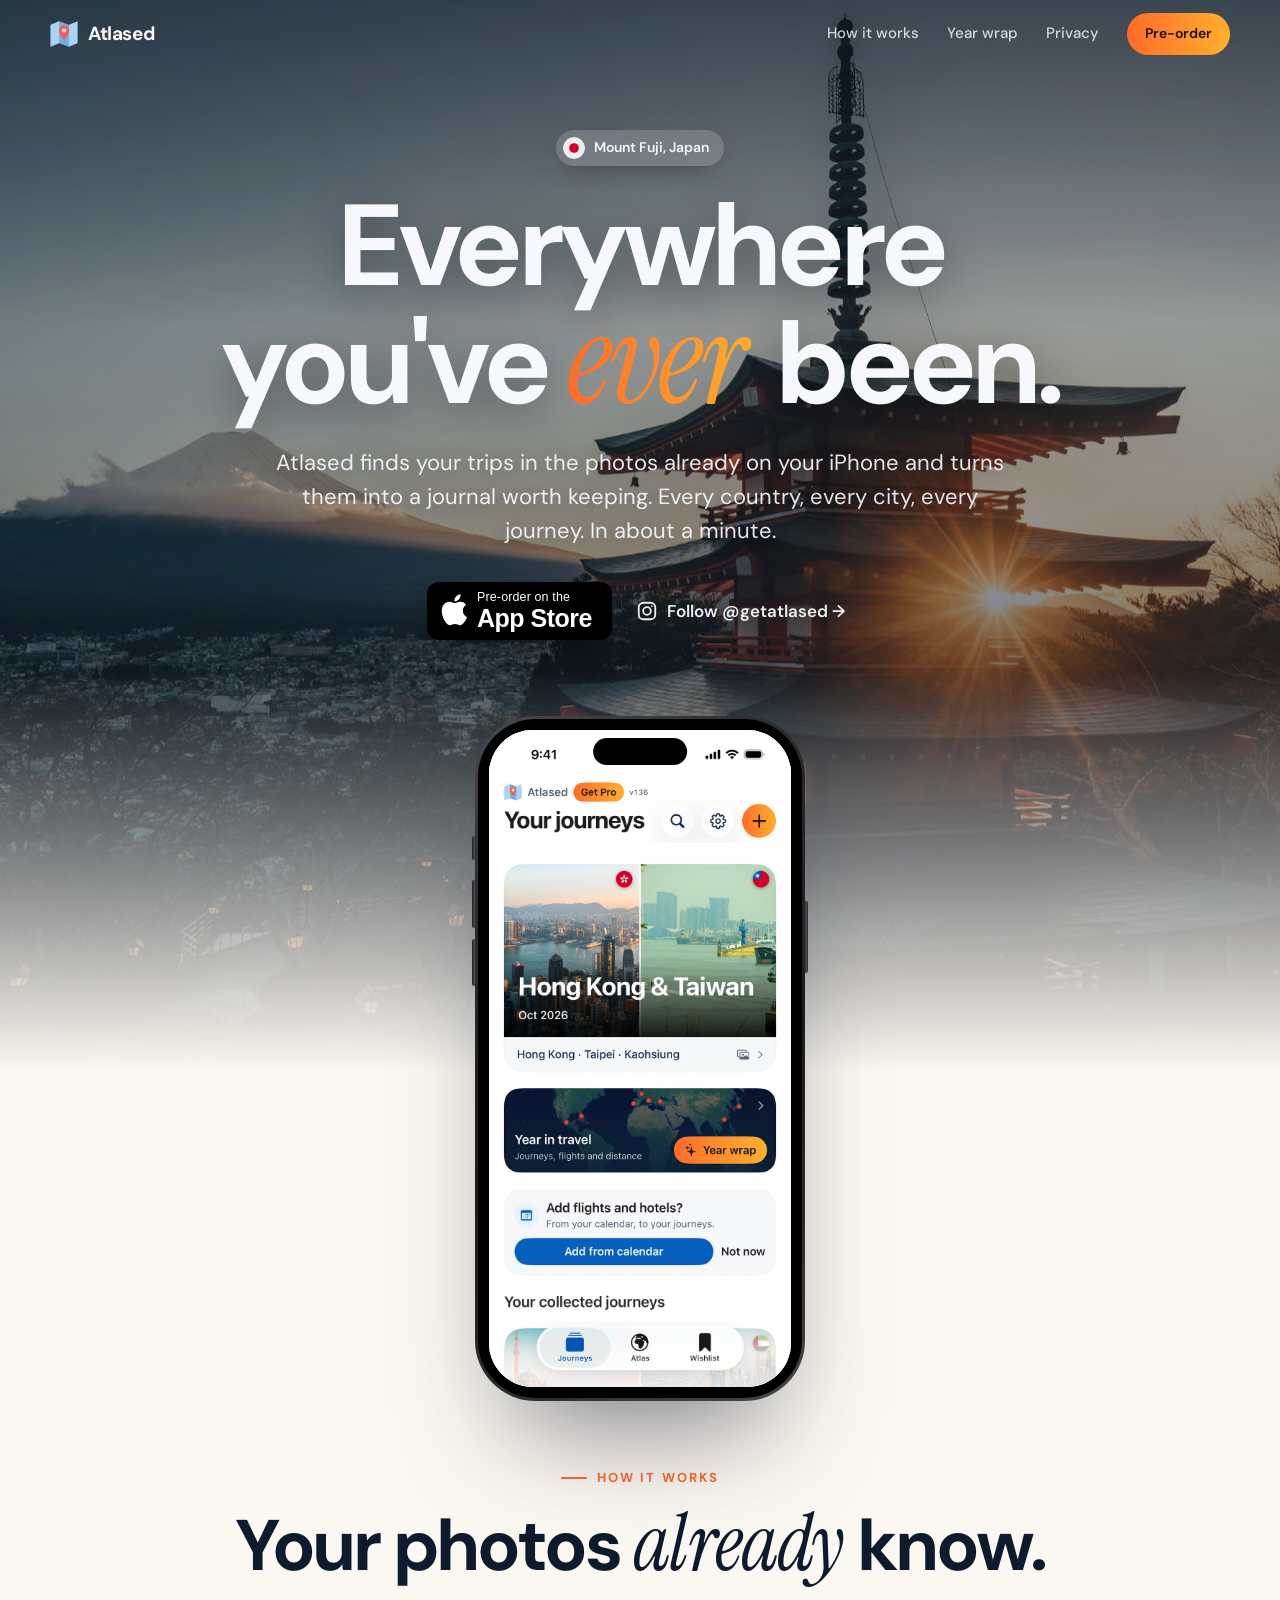
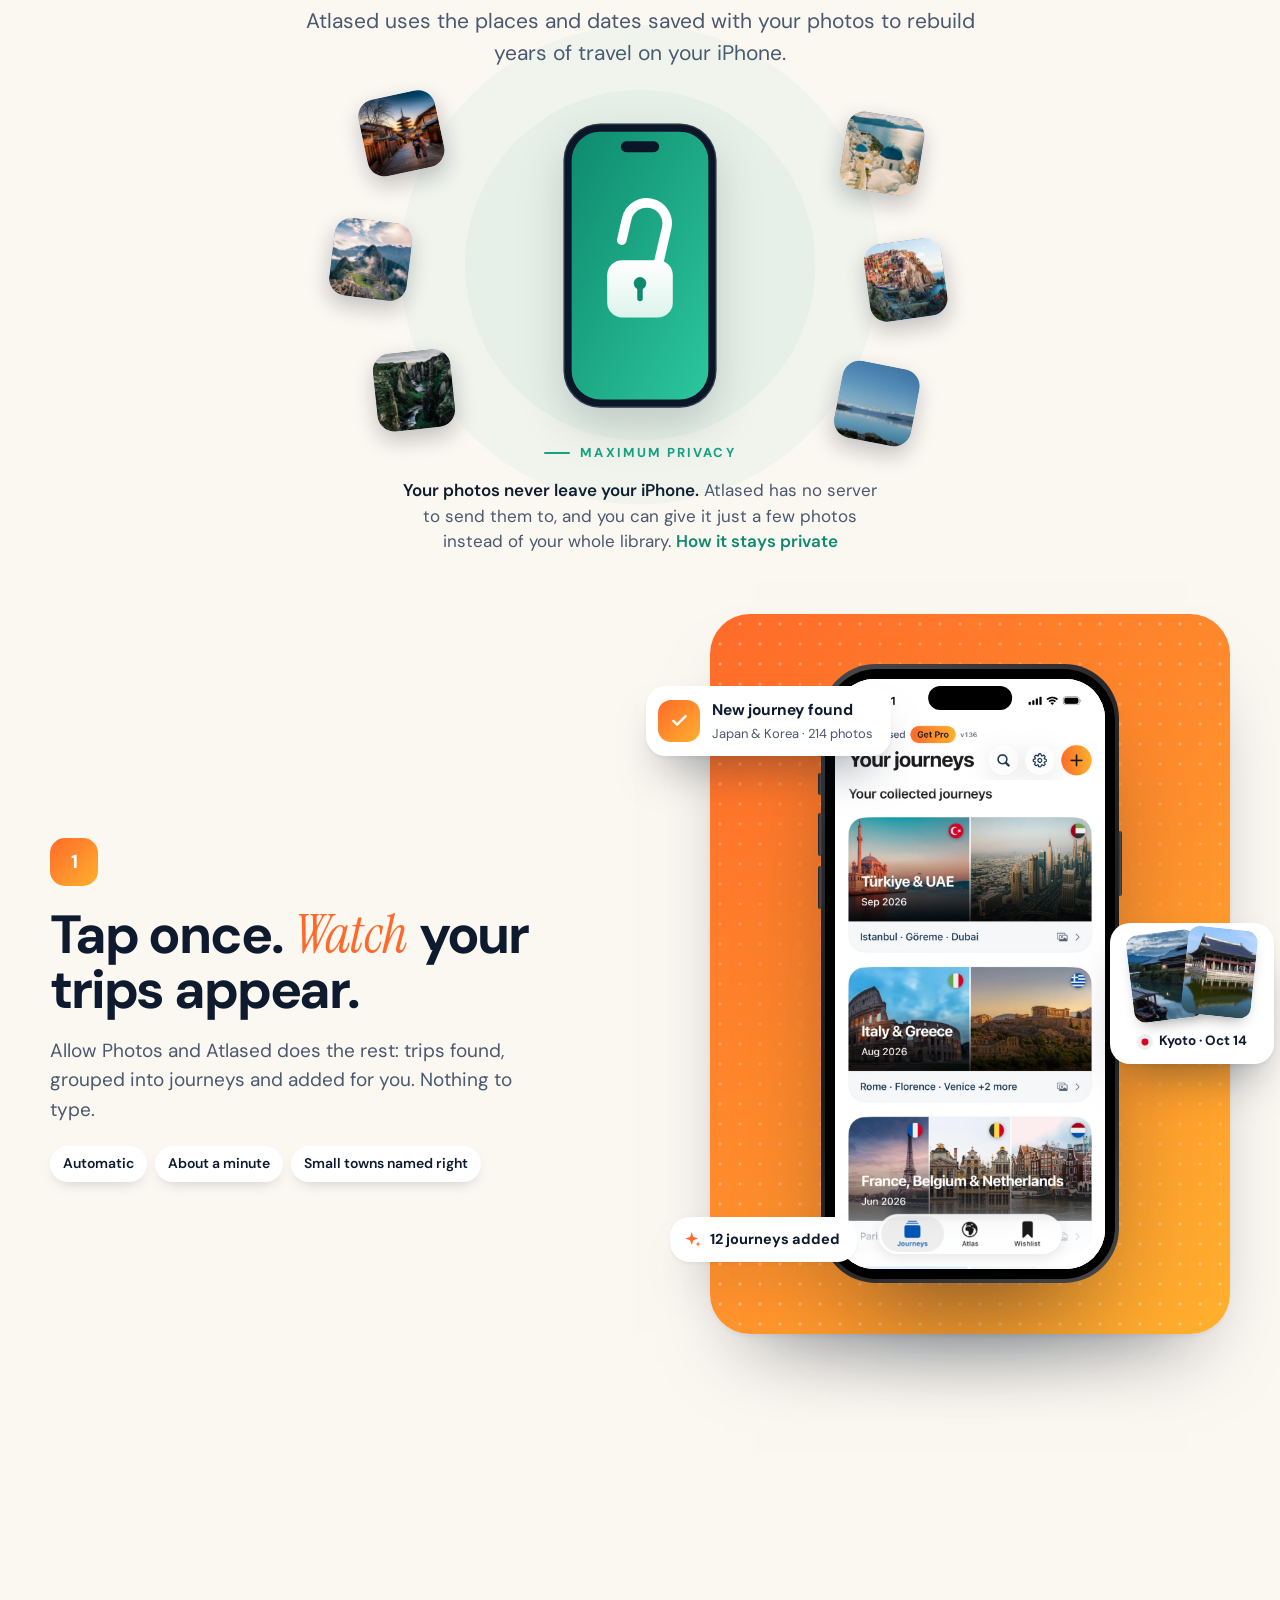
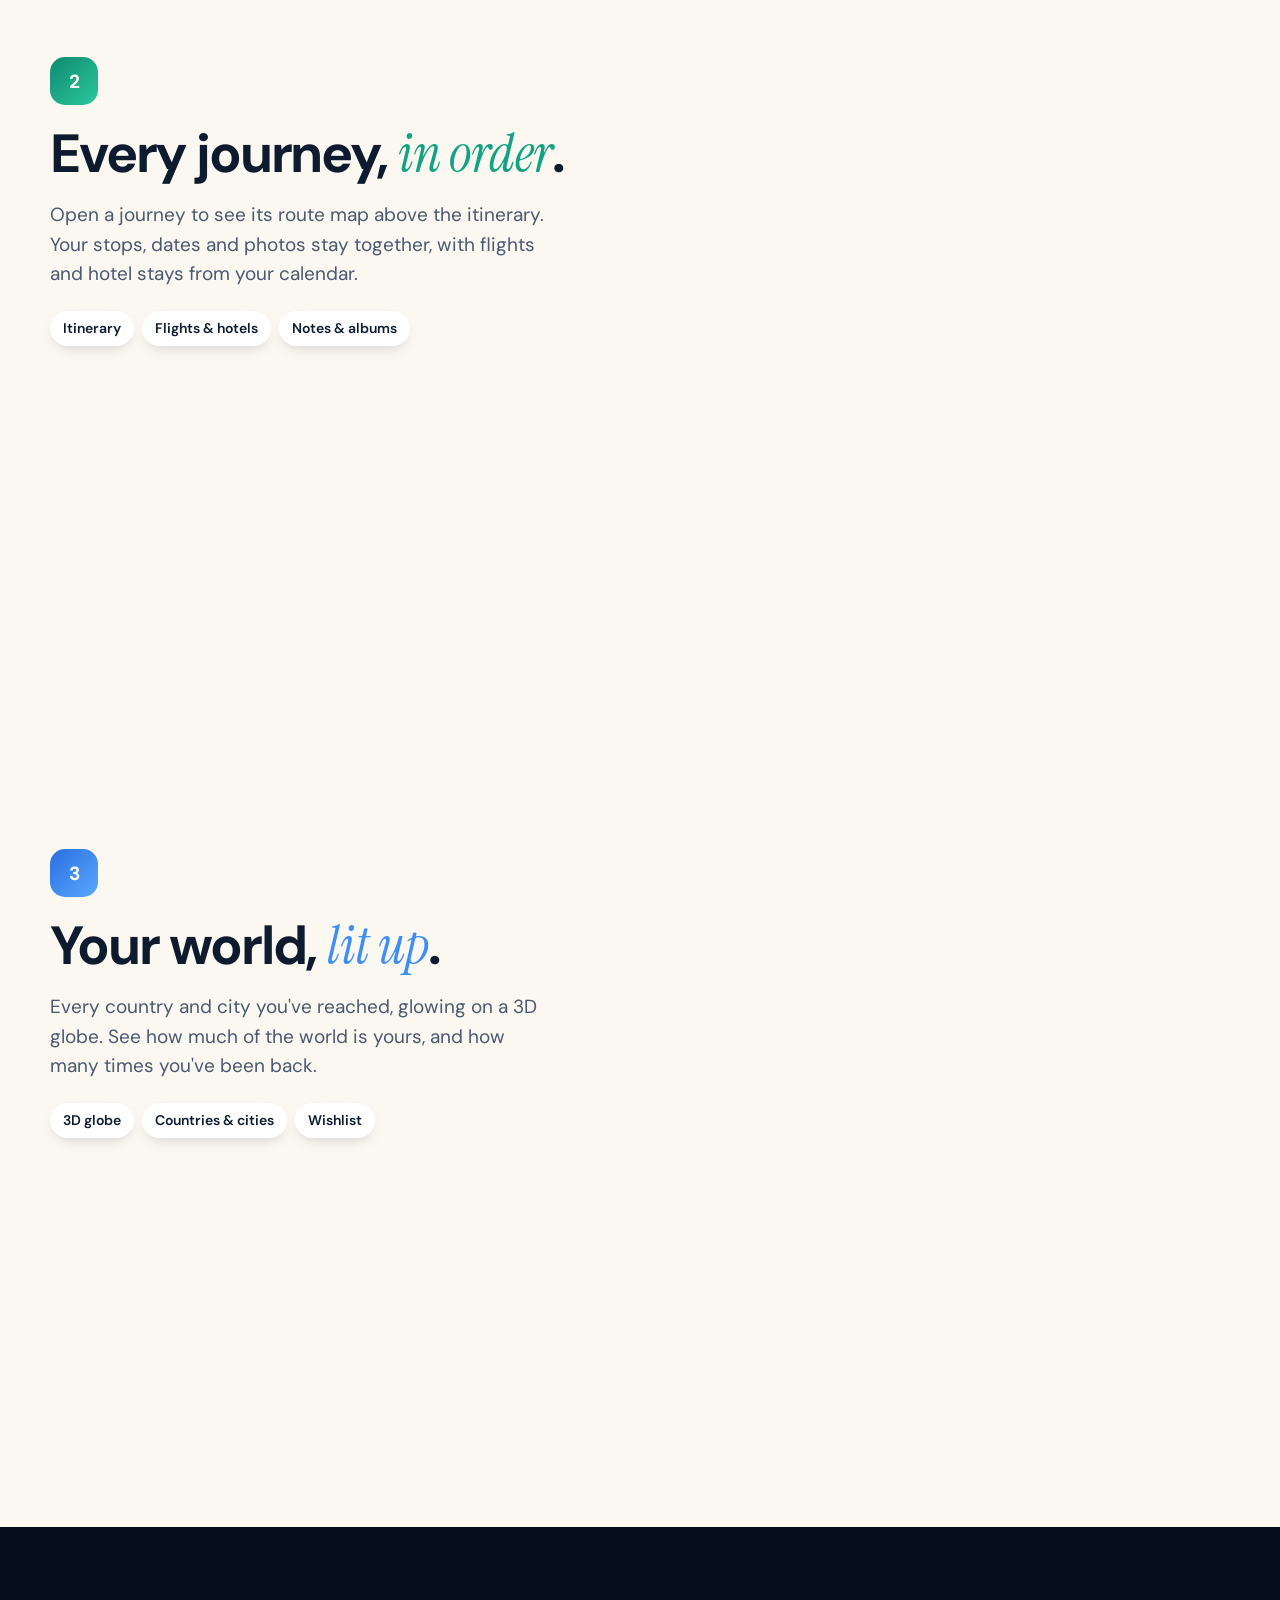
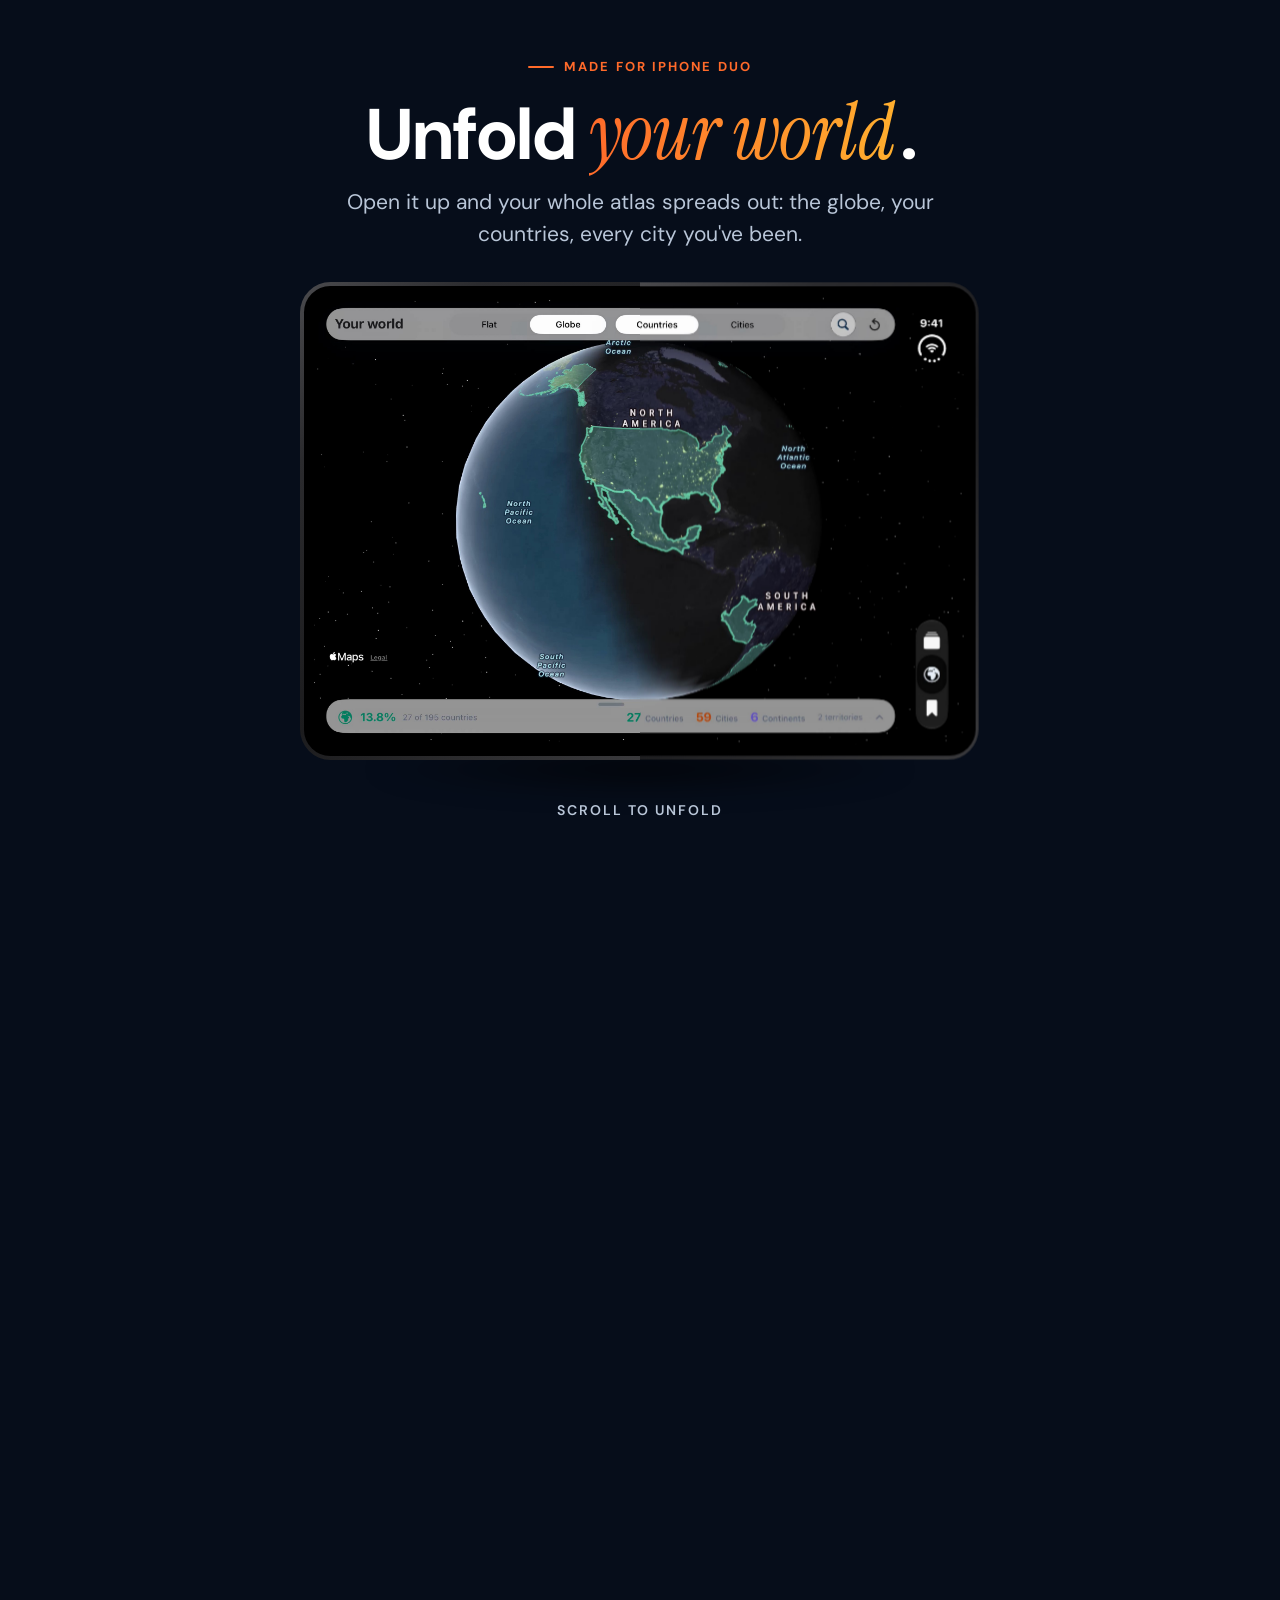
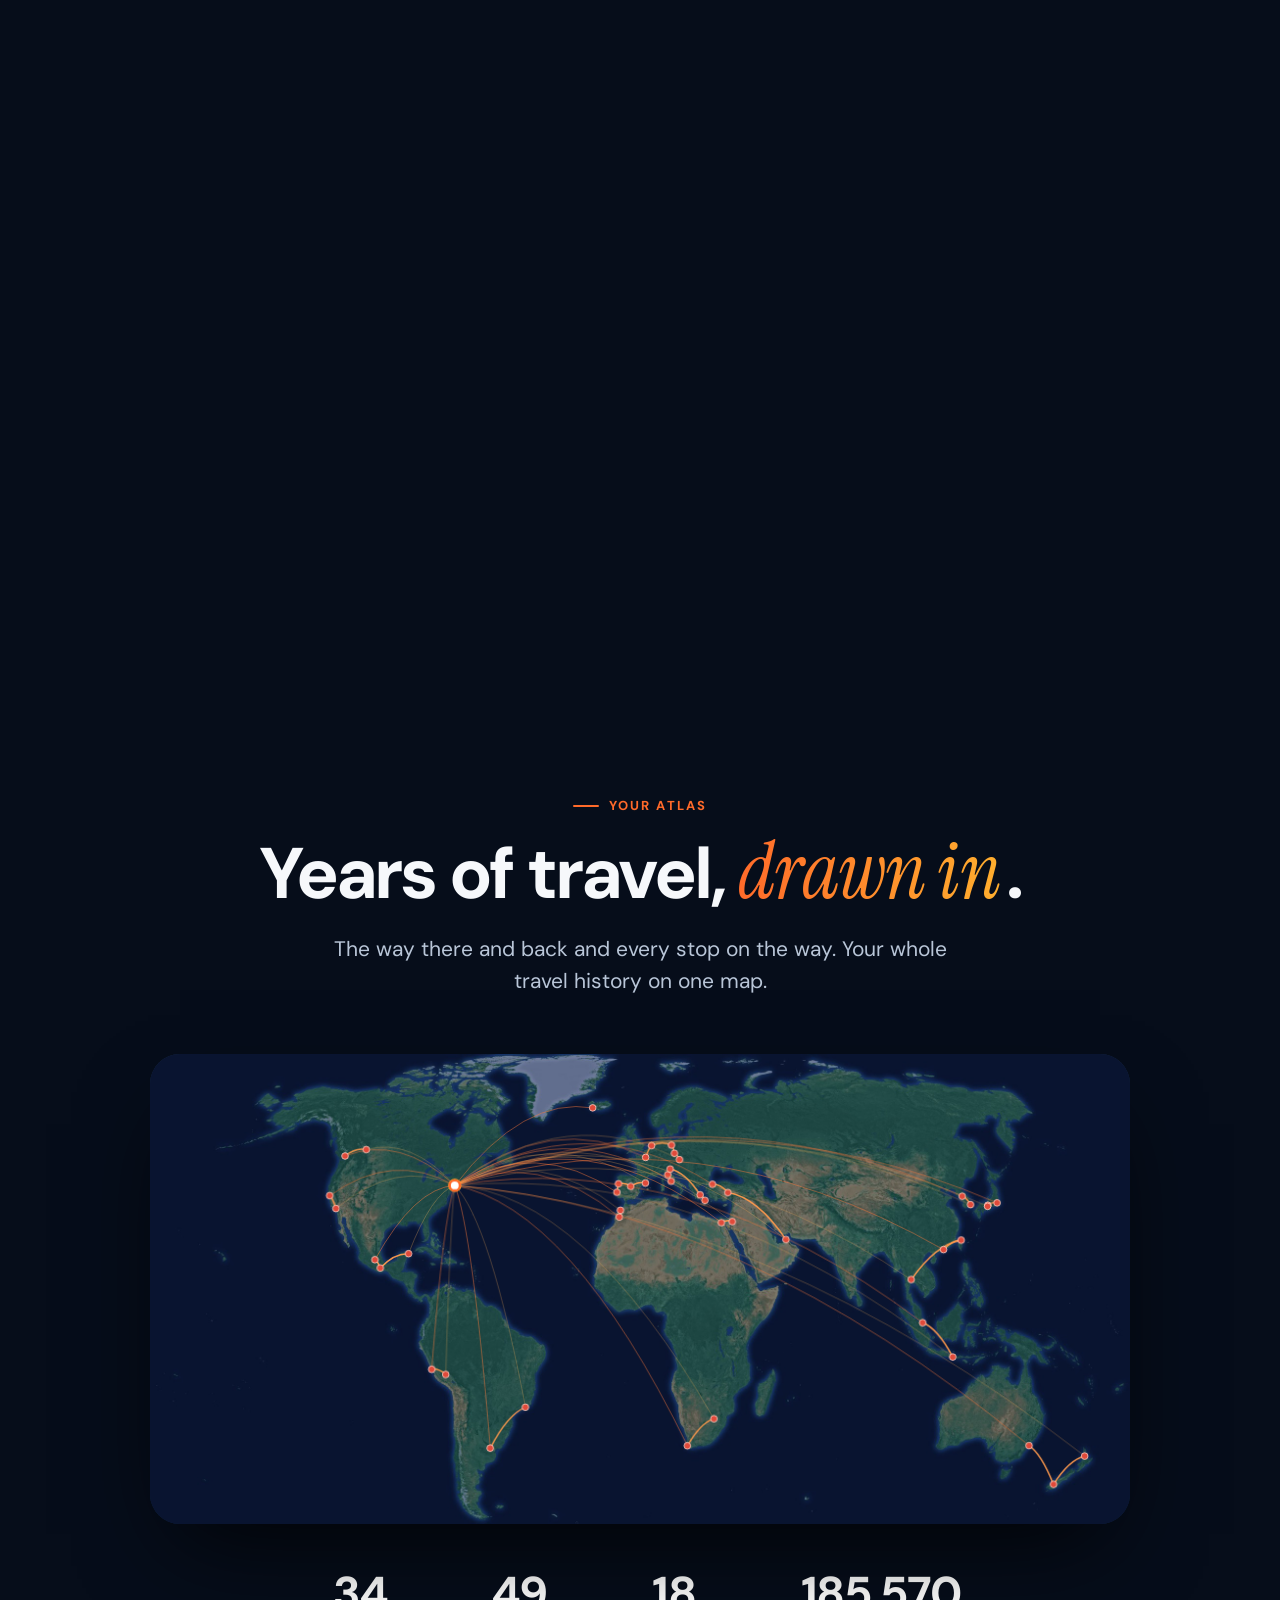
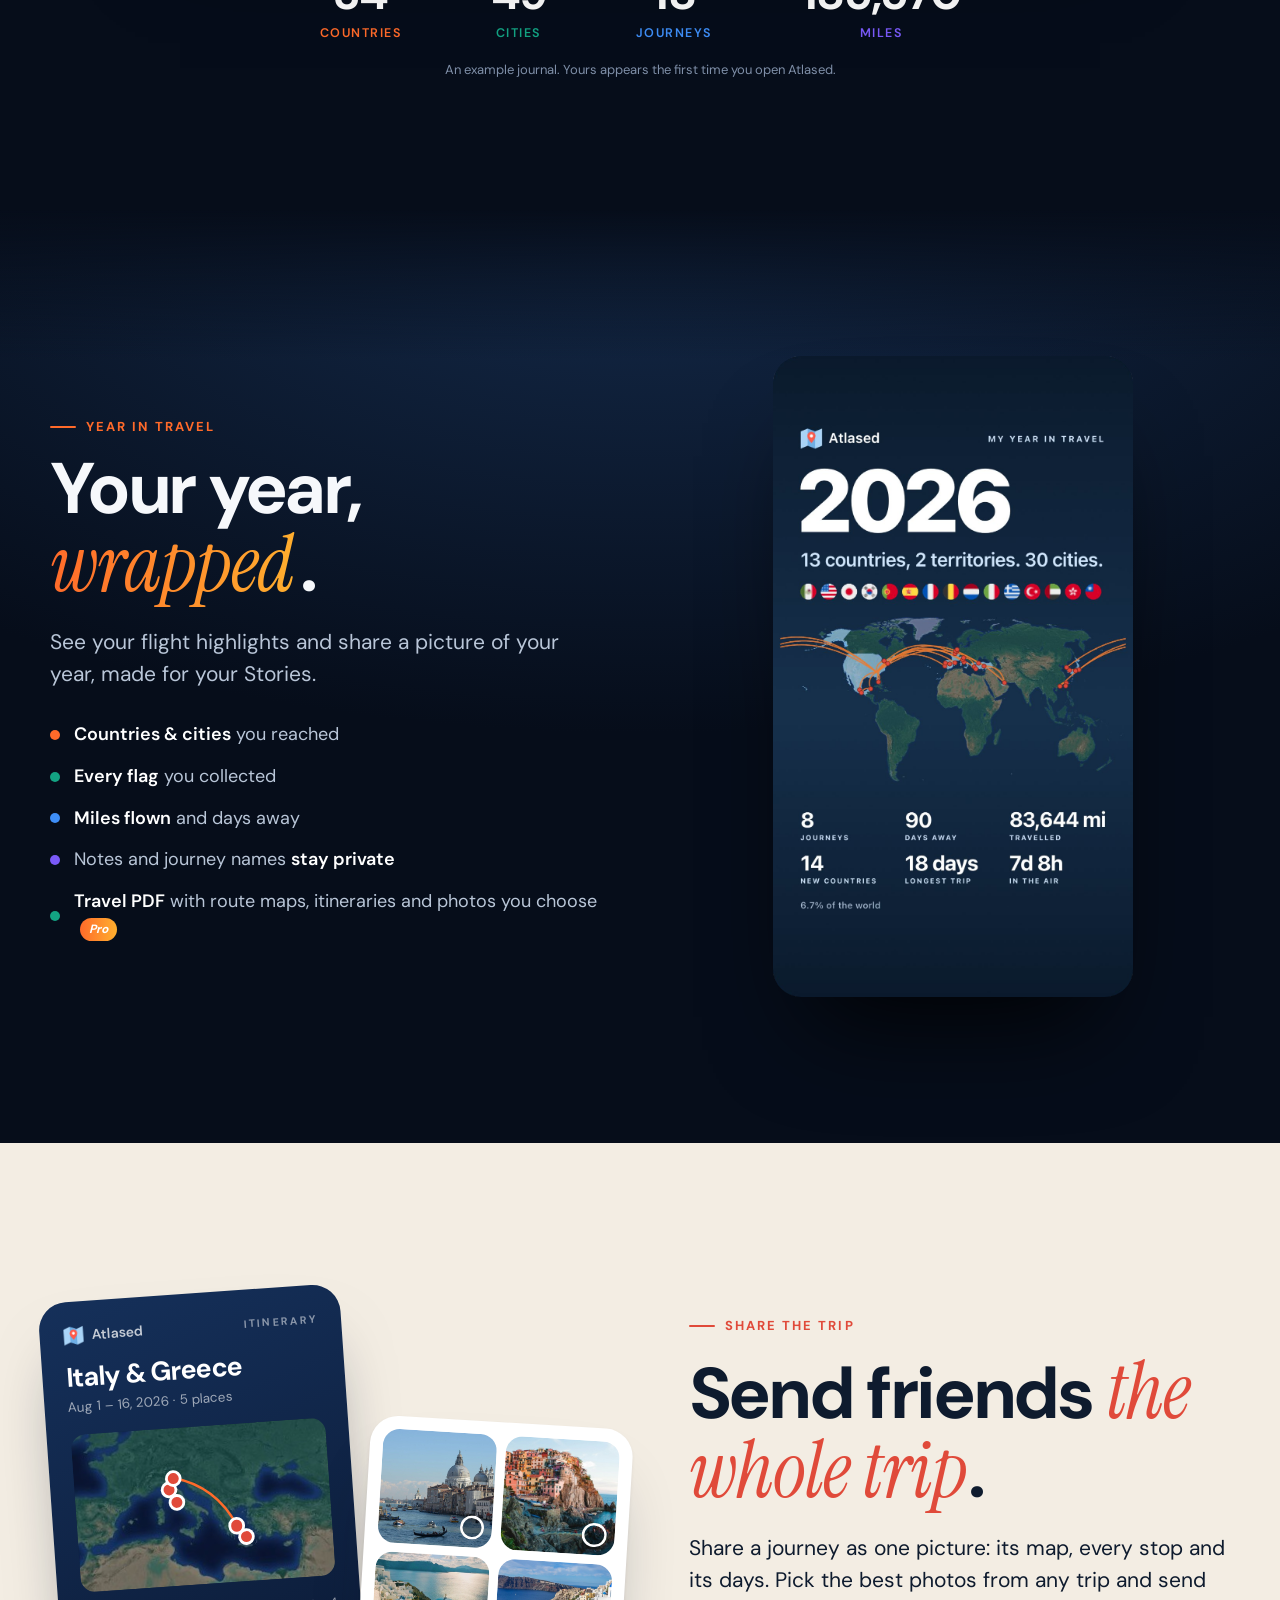
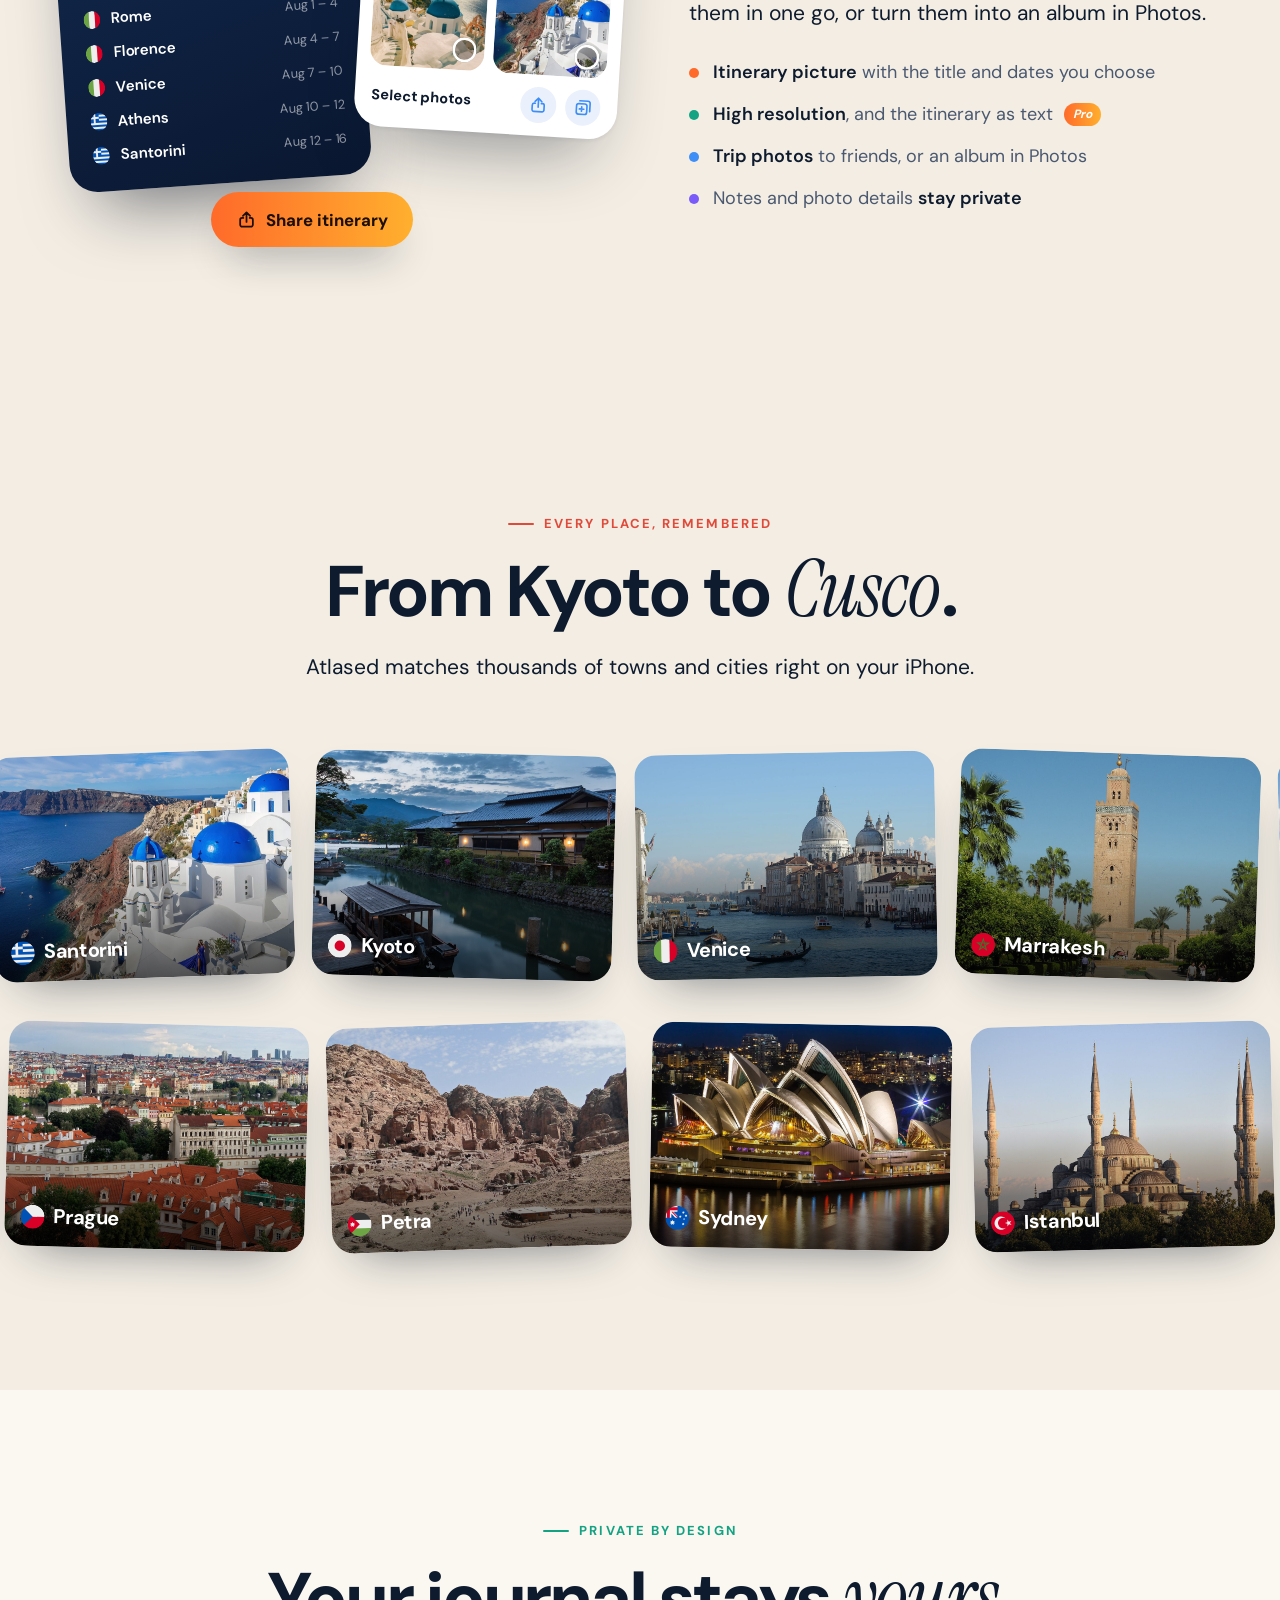
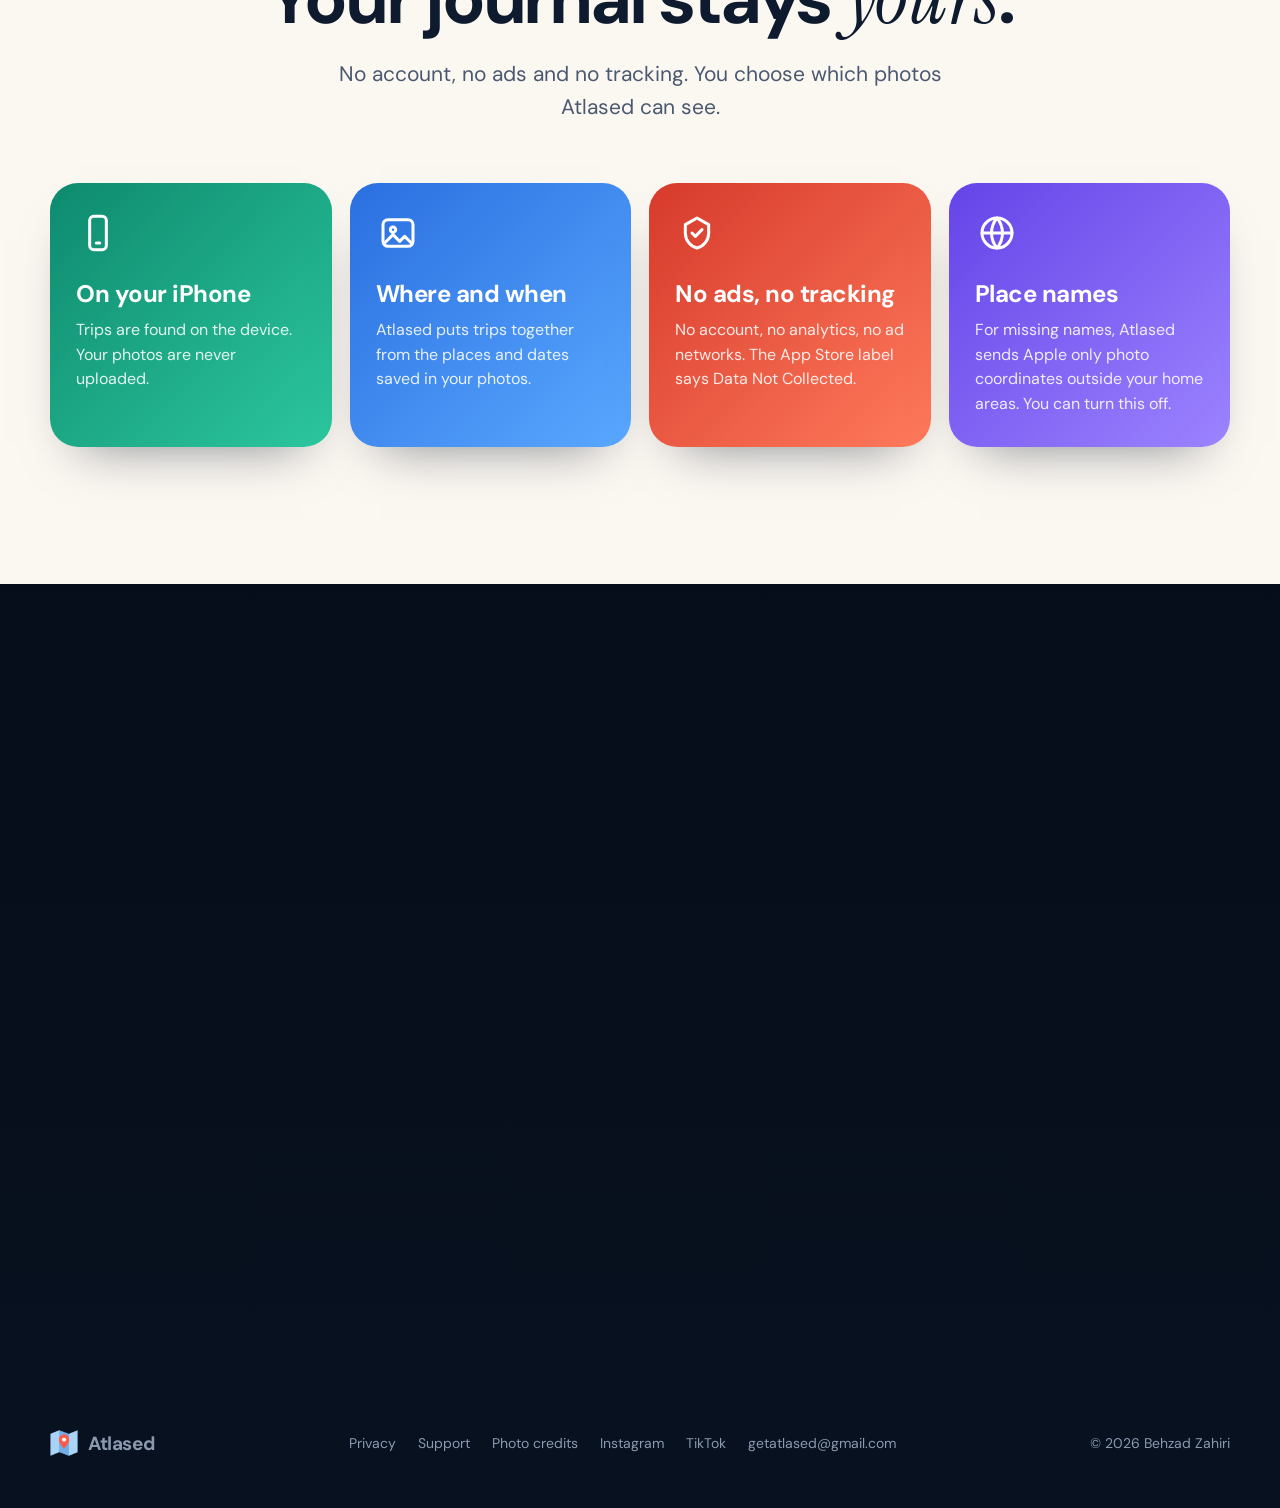
==== commit 0eb7d4df: "Use the Mount Fuji sunrise photo on the Atlased homepage" ====
--- a/index.html
+++ b/index.html
@@ -10,12 +10,12 @@
   <meta property="og:url" content="https://getatlased.com/">
   <meta property="og:title" content="Atlased · Everywhere you've ever been">
   <meta property="og:description" content="Your photos already know where you've been. Atlased turns them into a travel journal, privately on your iPhone.">
-  <meta property="og:image" content="https://getatlased.com/assets/photos/japan.jpg">
+  <meta property="og:image" content="https://getatlased.com/assets/photos/japan.jpg?v=2">
   <meta name="twitter:card" content="summary_large_image">
   <link rel="icon" type="image/png" href="favicon.png">
   <link rel="apple-touch-icon" href="apple-touch-icon.png">
   <link rel="preload" href="assets/fonts/dm-sans-700.ttf" as="font" type="font/ttf" crossorigin>
-  <link rel="preload" href="assets/photos/japan.jpg" as="image">
+  <link rel="preload" href="assets/photos/japan.jpg?v=2" as="image">
   <script>if(!matchMedia("(prefers-reduced-motion: reduce)").matches)document.documentElement.classList.add("js")</script>
   <meta name="apple-itunes-app" content="app-id=6831164710">
   <link rel="stylesheet" href="assets/site.css?v=72">
@@ -38,14 +38,14 @@
     <!-- Hero: full-bleed travel photos with a slow drift -->
     <section class="hero">
       <div class="slides" aria-hidden="true">
-        <div class="slide" data-place="Kyoto, Japan" data-flag="jp" style="background-image:url(assets/photos/japan.jpg)"></div>
+        <div class="slide" data-place="Mount Fuji, Japan" data-flag="jp" style="background-image:url(assets/photos/japan.jpg?v=2);background-position:68% 38%"></div>
         <div class="slide" data-place="Porto, Portugal" data-flag="pt" style="background-image:url(assets/photos/portugal.jpg)"></div>
         <div class="slide" data-place="Lake Tekapo, New Zealand" data-flag="nz" style="background-image:url(assets/photos/new-zealand.jpg)"></div>
         <div class="slide" data-place="The Alps, Switzerland" data-flag="ch" style="background-image:url(assets/photos/switzerland.jpg)"></div>
         <div class="slide" data-place="Machu Picchu, Peru" data-flag="pe" style="background-image:url(assets/photos/peru.jpg)"></div>
       </div>
       <div class="hero-copy">
-        <span class="place-chip" id="placeChip"><img src="assets/flags/jp.svg" alt=""><span>Kyoto, Japan</span></span>
+        <span class="place-chip" id="placeChip"><img src="assets/flags/jp.svg" alt=""><span>Mount Fuji, Japan</span></span>
         <h1>Everywhere you've <span class="serif grad">ever</span> been.</h1>
         <p class="lede">Atlased finds your trips in the photos already on your iPhone and turns them into a journal worth keeping.<span class="lede-more"> Every country, every city, every journey. In about a minute.</span></p>
         <div class="ctas" id="get">
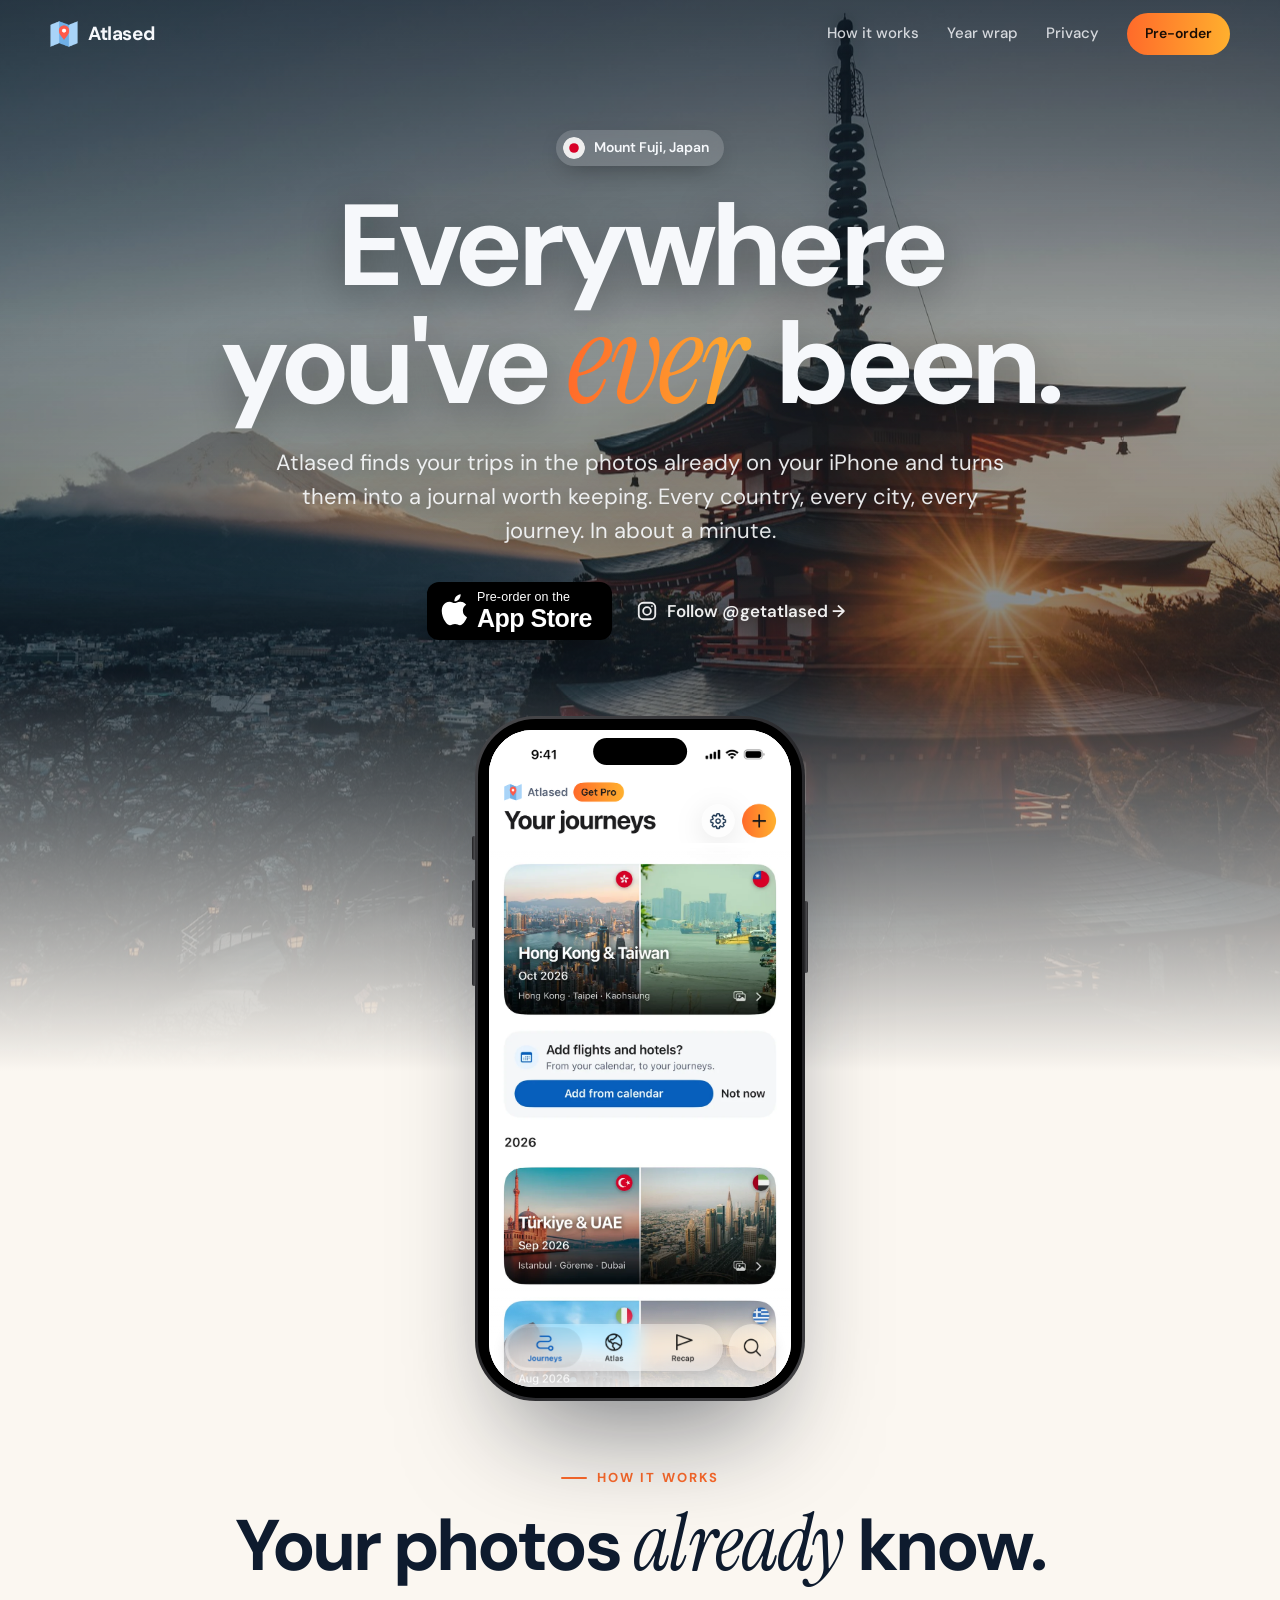
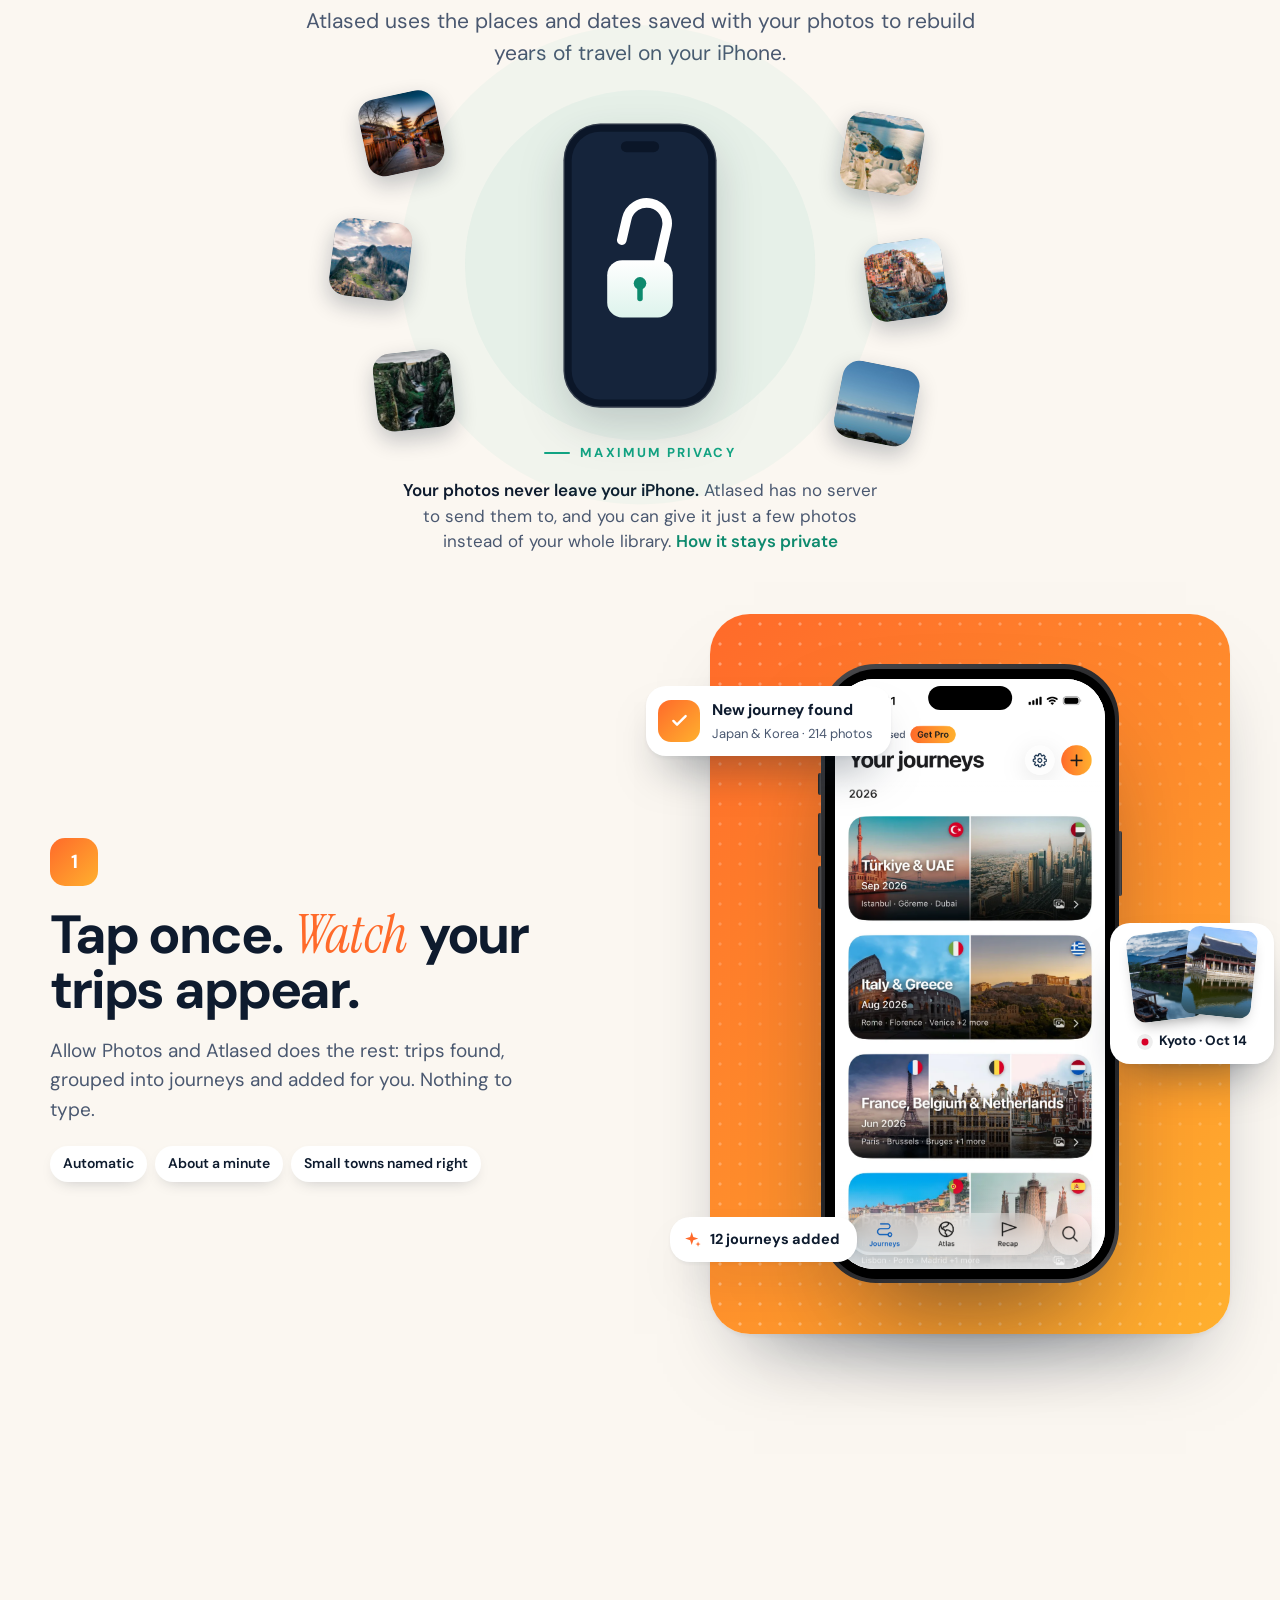
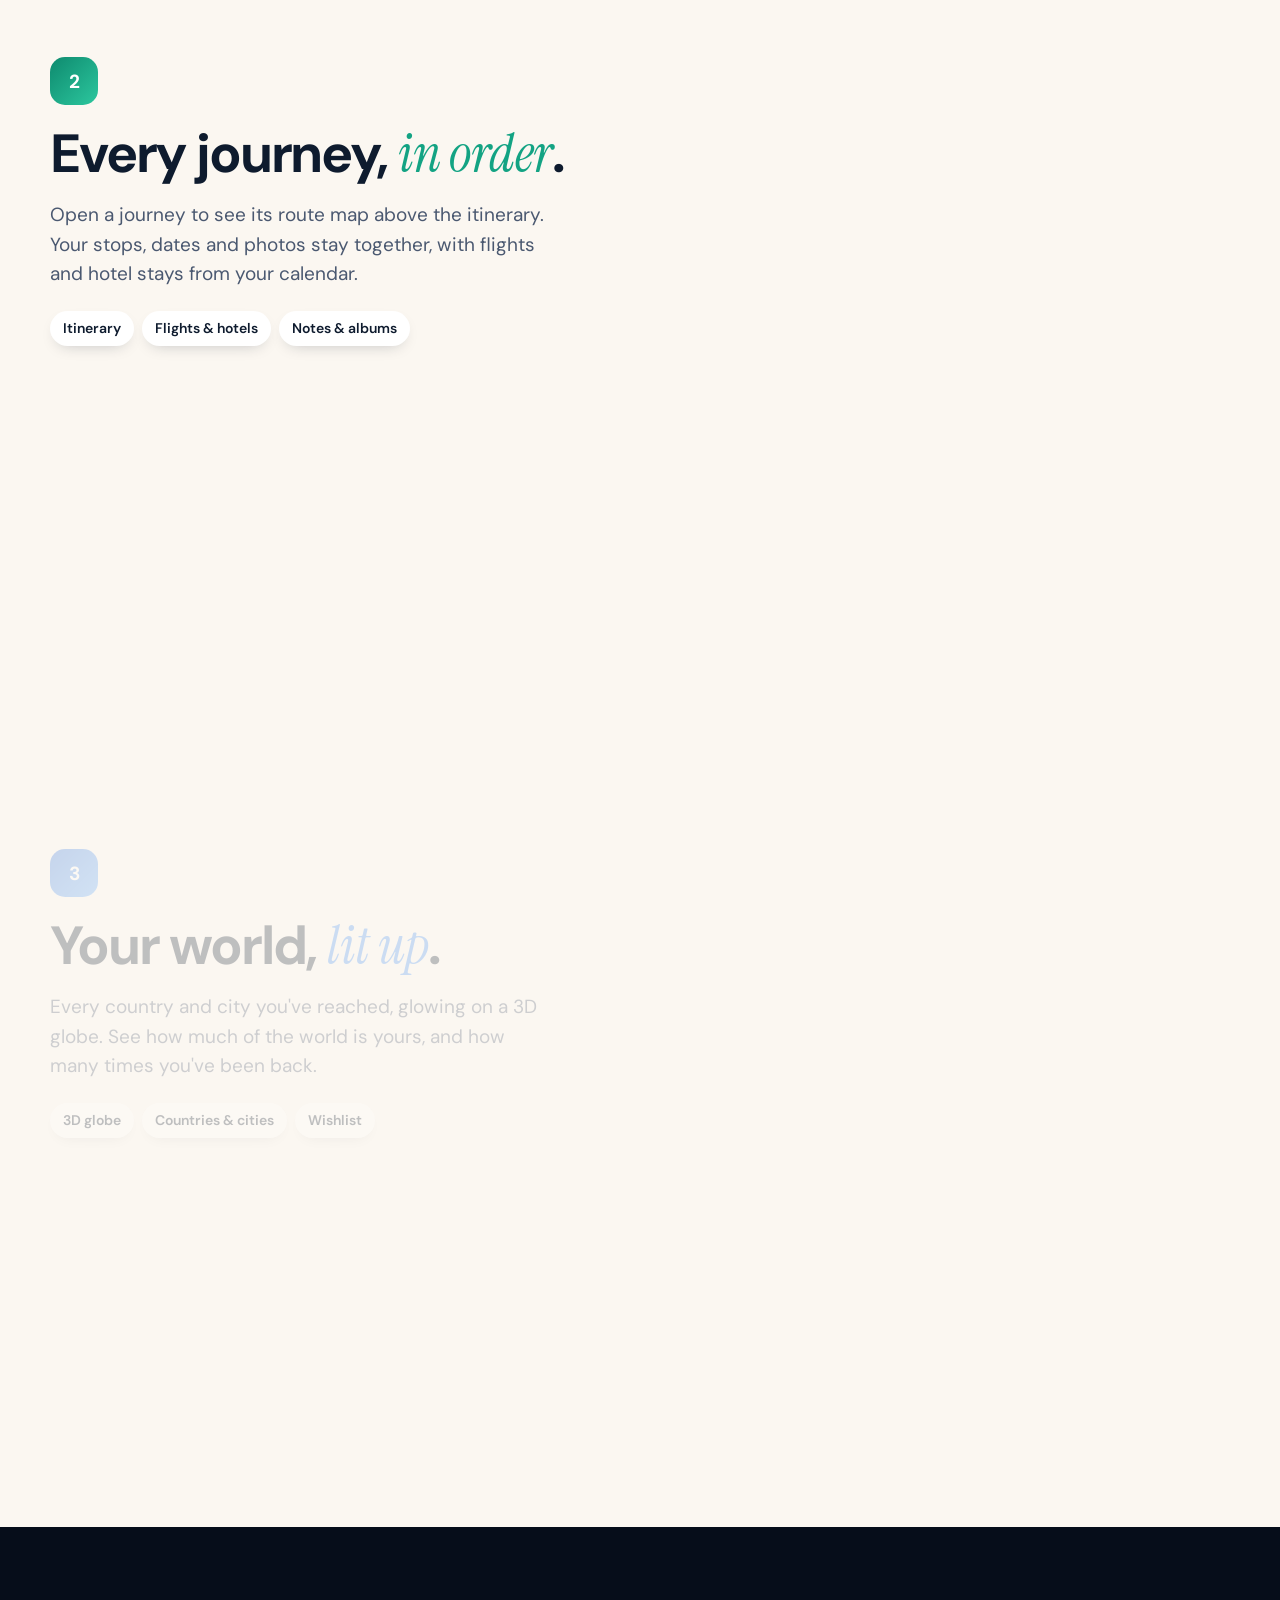
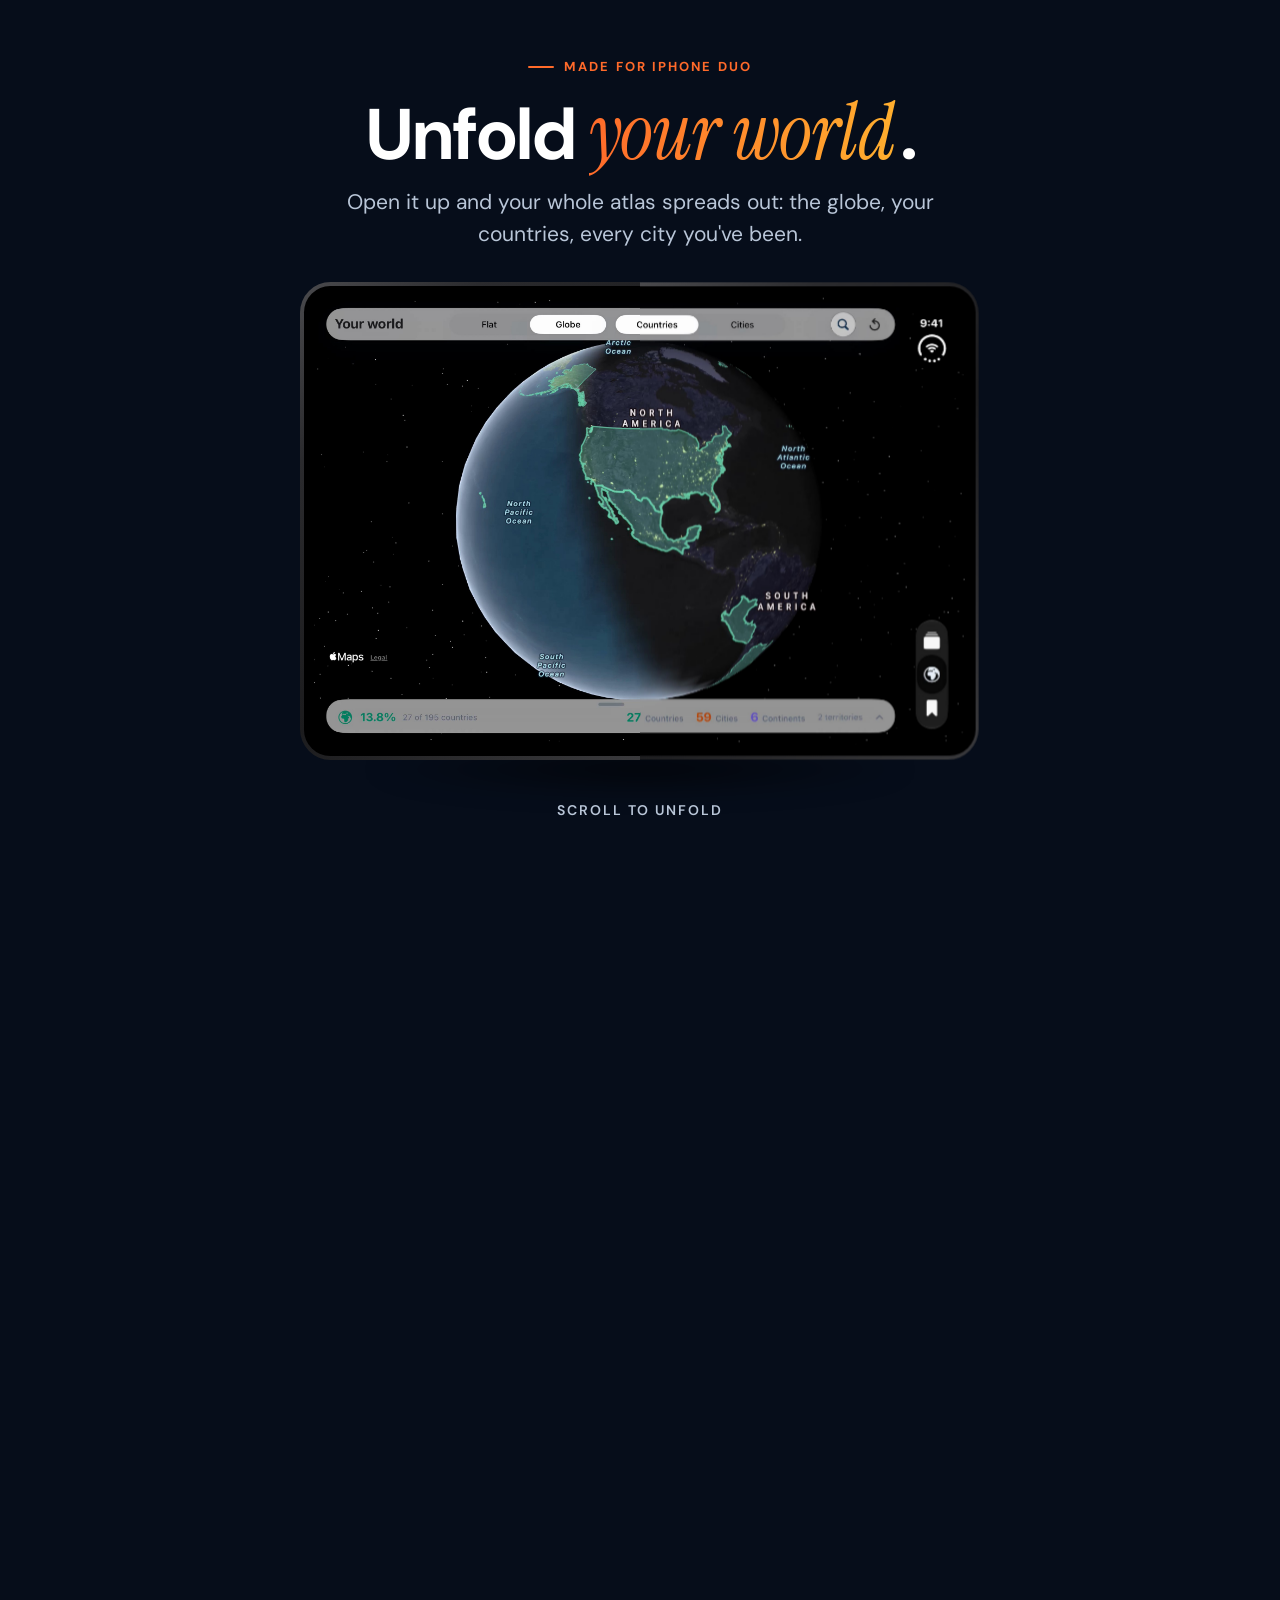
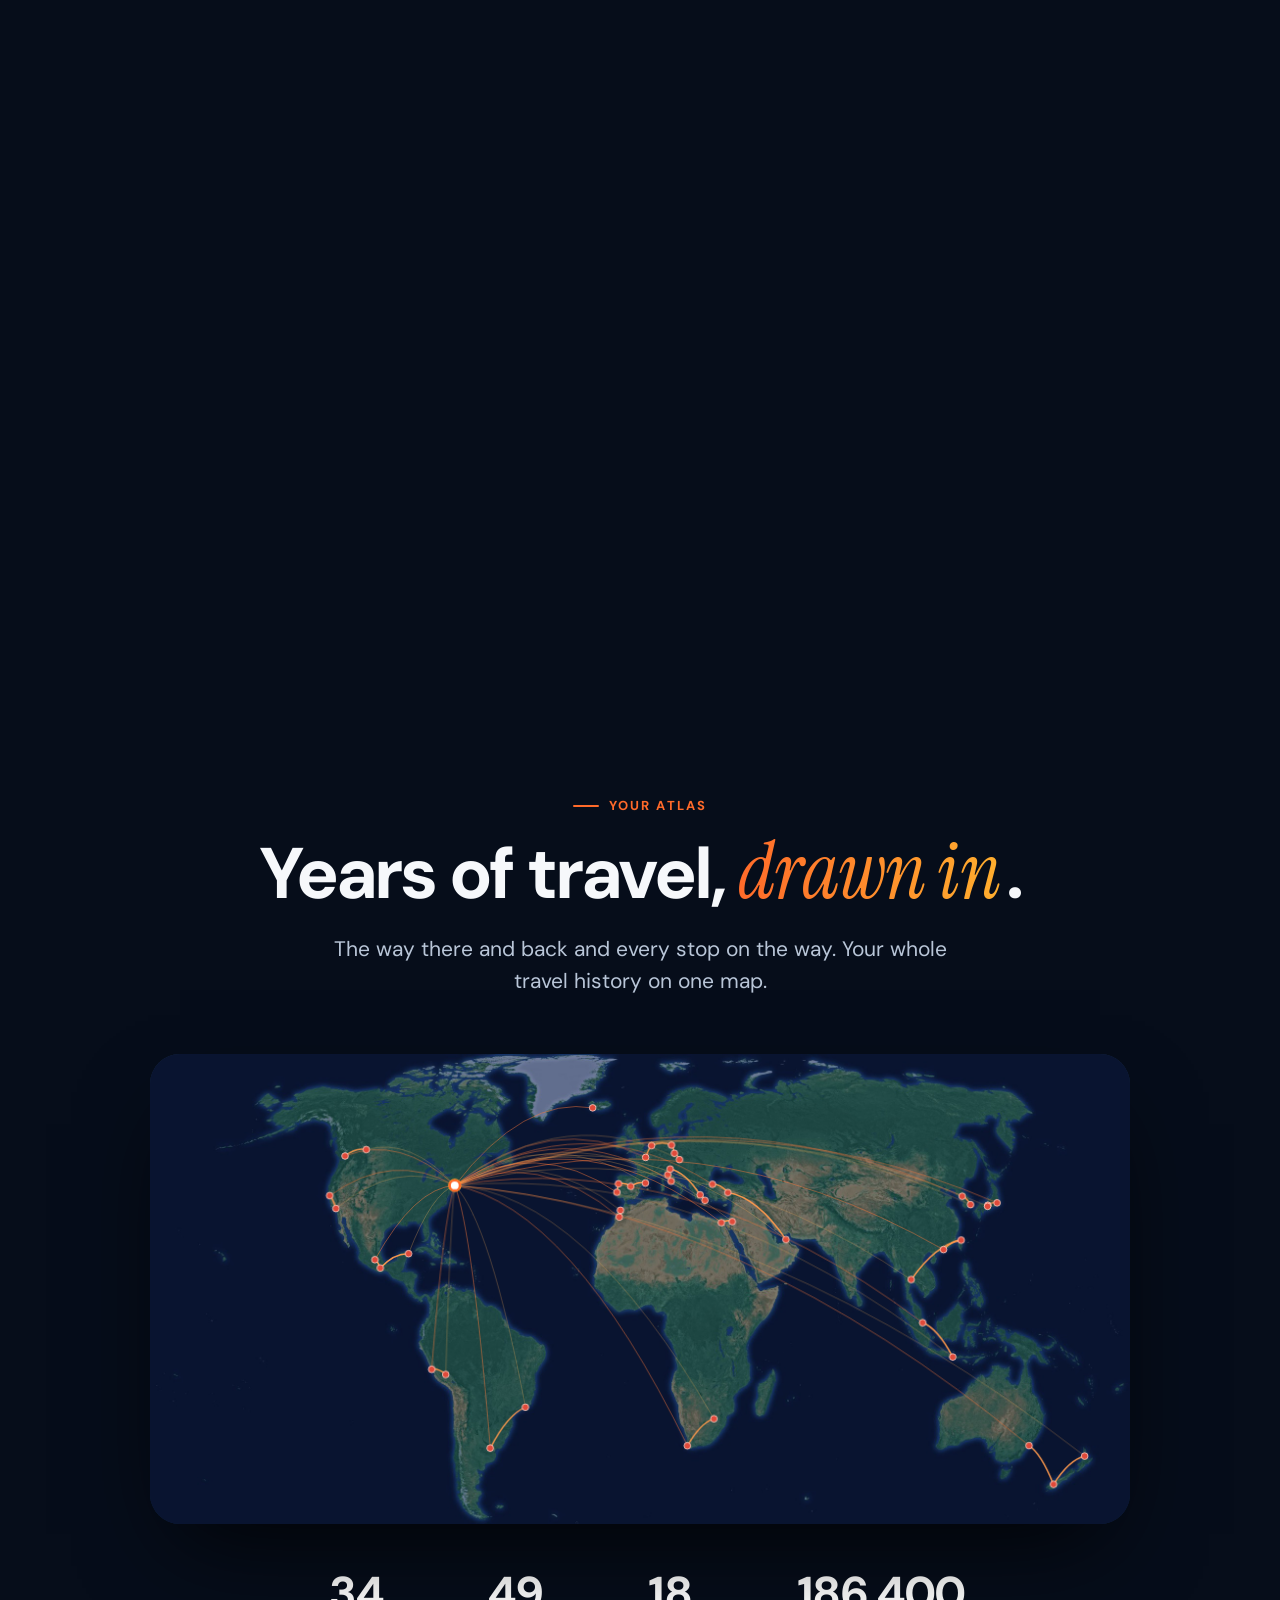
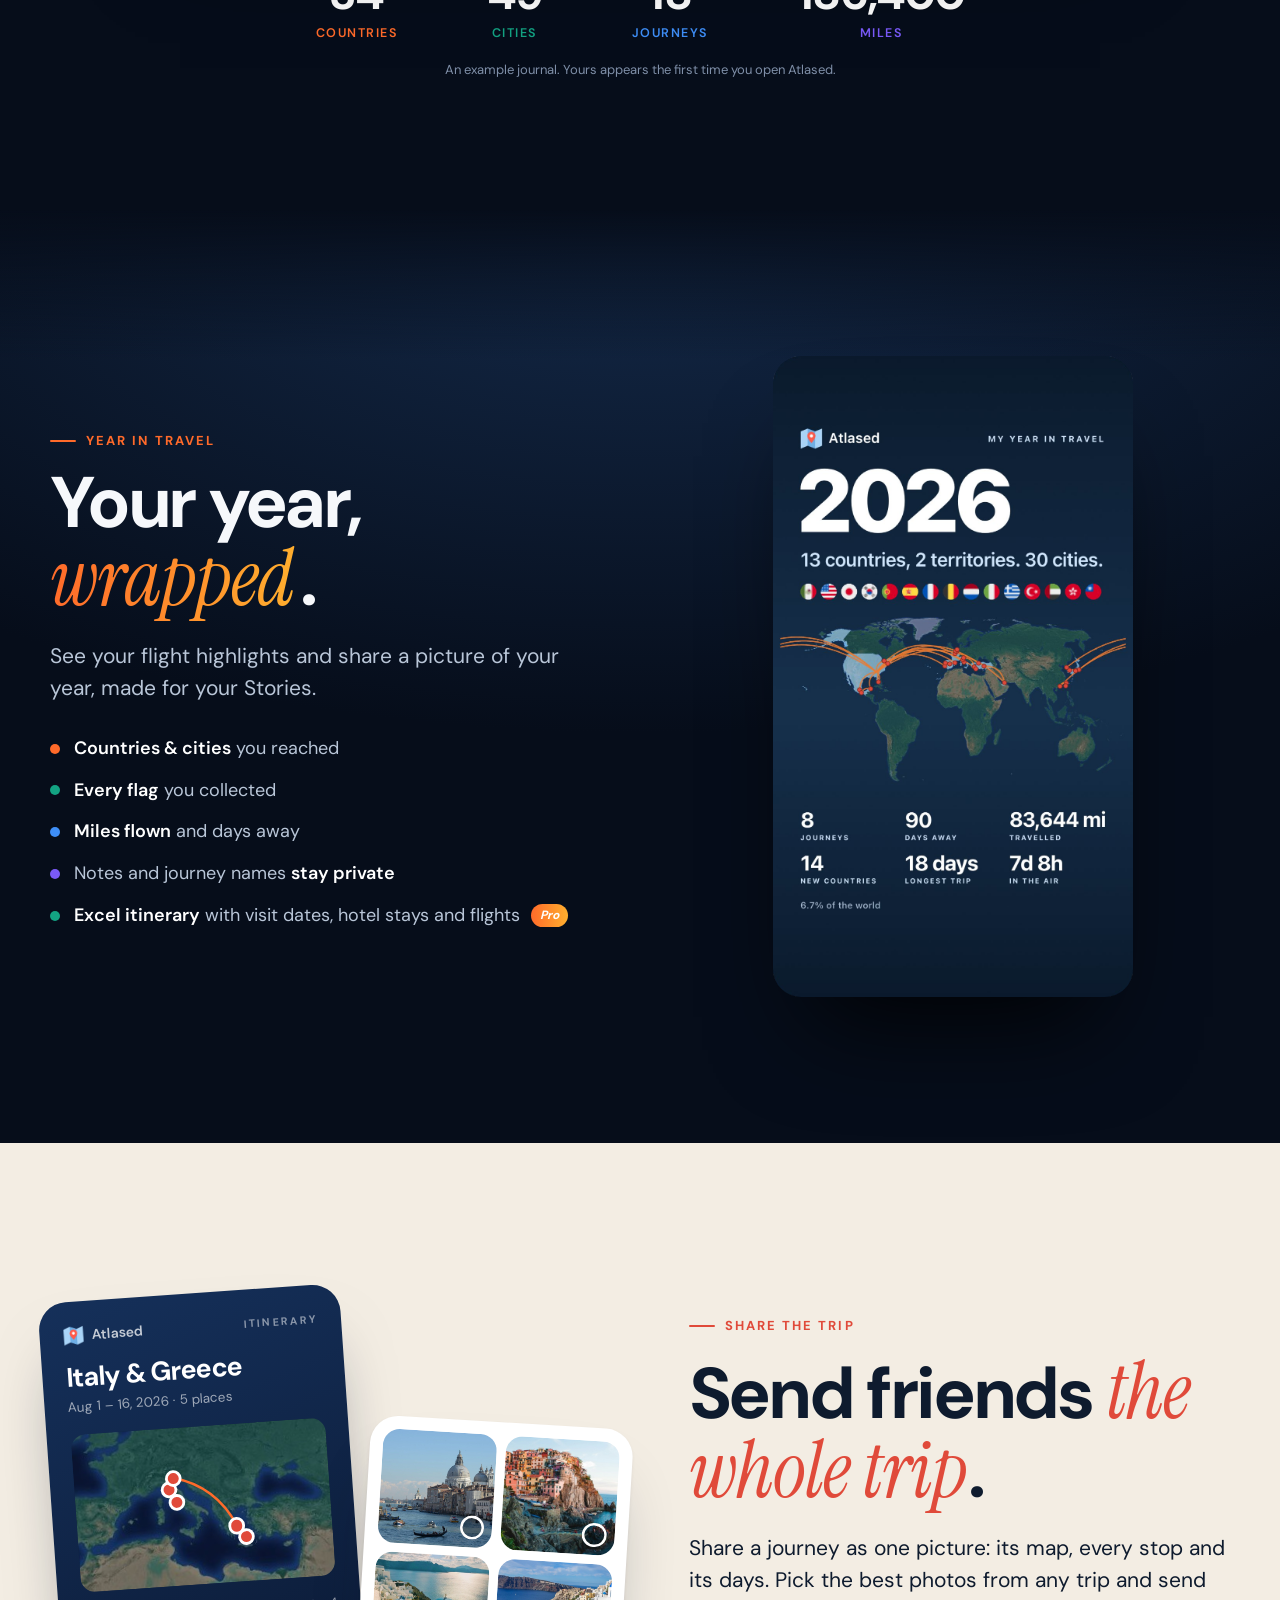
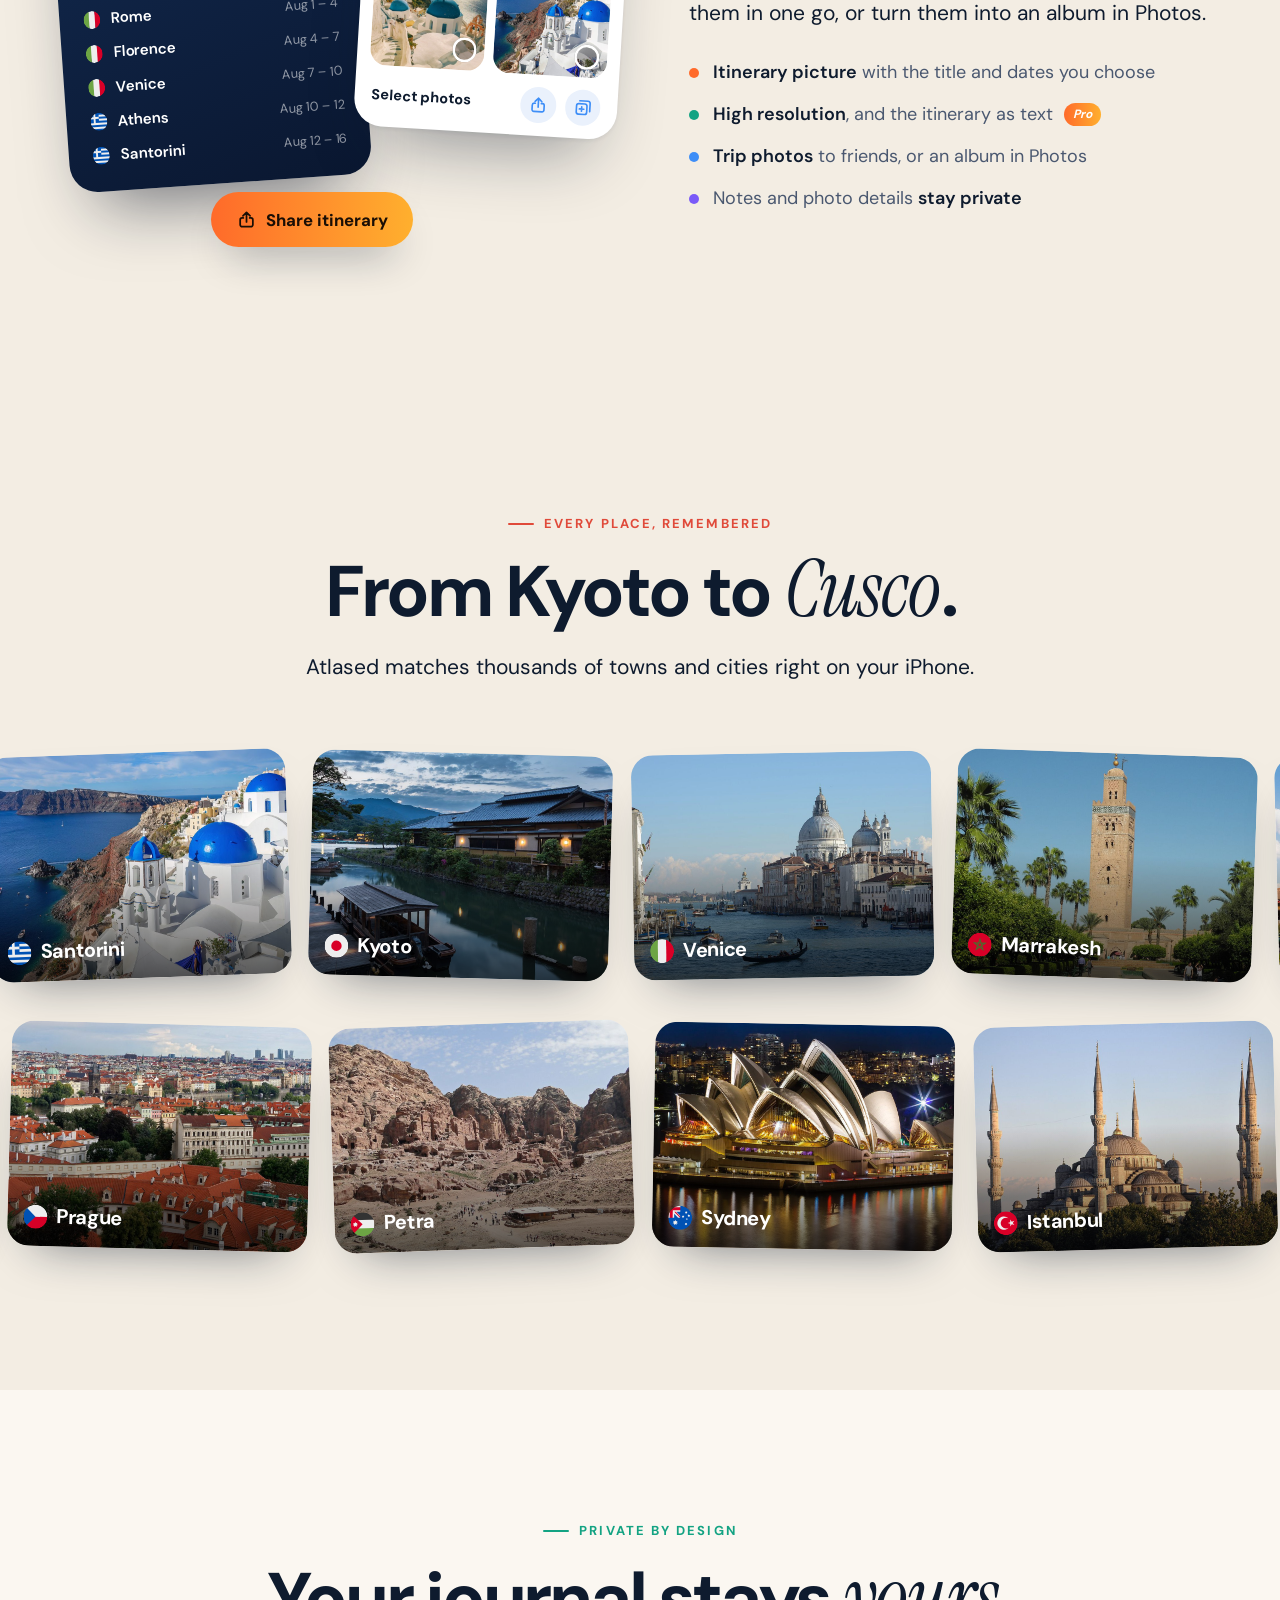
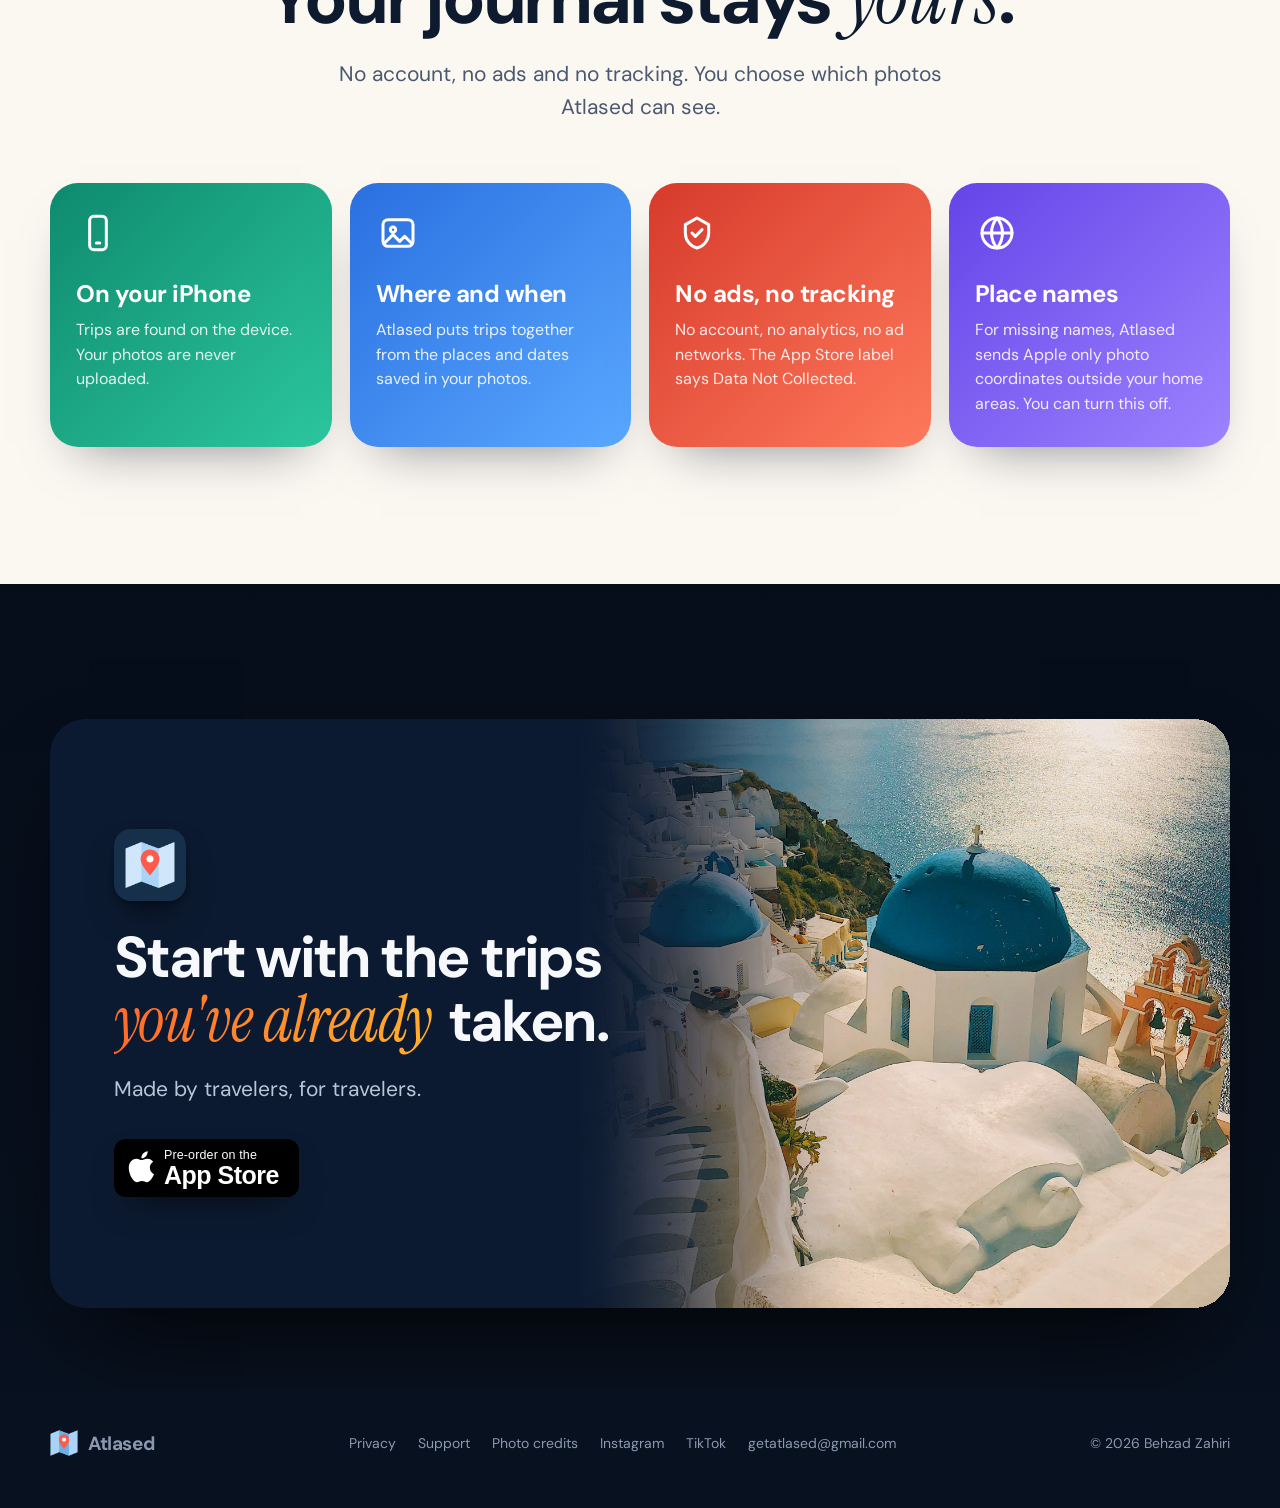
==== commit 0f54c720: "Website: current Journeys pictures and tab bar, Excel itinerary in place of the travel PDF Published" ====
--- a/index.html
+++ b/index.html
@@ -19,7 +19,7 @@
   <script>if(!matchMedia("(prefers-reduced-motion: reduce)").matches)document.documentElement.classList.add("js")</script>
   <meta name="apple-itunes-app" content="app-id=6831164710">
   <link rel="stylesheet" href="assets/site.css?v=72">
-  <link rel="stylesheet" href="assets/phone.css?v=60">
+  <link rel="stylesheet" href="assets/phone.css?v=61">
 </head>
 <body>
   <header class="nav">
@@ -57,7 +57,7 @@
         </div>
         <div class="hero-phone" id="heroPhone">
           <div class="iphone"><i class="b1"></i><i class="b2"></i><i class="b3"></i><i class="b4"></i>
-            <div class="bezel"><div class="screen"><div class="reel reel-list" style="--reel-to:-60.016%"><div class="reel-view"><img class="reel-img" src="assets/reel/journeys-a.webp?v=2" alt="Atlased showing journeys it found from photos" width="840" height="3799" decoding="async"></div><img class="reel-head" src="assets/reel/journeys-head.png?v=3" alt="" width="840" height="315"><span class="reel-fade"></span><span class="reel-glass"></span><img class="reel-tab" src="assets/reel/tabbar.png?v=1" alt="" width="631" height="181"></div><span class="island"></span></div></div>
+            <div class="bezel"><div class="screen"><div class="reel reel-list" style="--reel-to:-60.016%"><div class="reel-view"><img class="reel-img" src="assets/reel/journeys-a.webp?v=3" alt="Atlased showing journeys it found from photos" width="840" height="3799" decoding="async"></div><img class="reel-head" src="assets/reel/journeys-head.png?v=4" alt="" width="840" height="315"><span class="reel-fade"></span><span class="reel-glass"></span><span class="reel-glass reel-search"></span><img class="reel-tab" src="assets/reel/tabbar.png?v=2" alt="" width="753" height="130"></div><span class="island"></span></div></div>
           </div>
         </div>
       </div>
@@ -78,7 +78,7 @@
       <div class="wrap story-grid">
         <div class="story-steps">
           <div class="step" data-step="0">
-            <div class="mstage" data-step="0" aria-hidden="true"><span class="tint c-orange on"></span><span class="dots"></span><div class="mphone iphone"><i class="b1"></i><i class="b2"></i><i class="b3"></i><i class="b4"></i><div class="bezel"><div class="screen"><div class="reel reel-list" style="--reel-to:-40.826%"><div class="reel-view"><img class="reel-img" src="assets/reel/journeys-b.webp?v=2" alt="" width="840" height="2567" decoding="async"></div><img class="reel-head" src="assets/reel/journeys-head.png?v=3" alt="" width="840" height="315"><span class="reel-fade"></span><span class="reel-glass"></span><img class="reel-tab" src="assets/reel/tabbar.png?v=1" alt="" width="631" height="181"></div><span class="island"></span></div></div></div></div>
+            <div class="mstage" data-step="0" aria-hidden="true"><span class="tint c-orange on"></span><span class="dots"></span><div class="mphone iphone"><i class="b1"></i><i class="b2"></i><i class="b3"></i><i class="b4"></i><div class="bezel"><div class="screen"><div class="reel reel-list" style="--reel-to:-40.826%"><div class="reel-view"><img class="reel-img" src="assets/reel/journeys-b.webp?v=3" alt="" width="840" height="2567" decoding="async"></div><img class="reel-head" src="assets/reel/journeys-head.png?v=4" alt="" width="840" height="315"><span class="reel-fade"></span><span class="reel-glass"></span><span class="reel-glass reel-search"></span><img class="reel-tab" src="assets/reel/tabbar.png?v=2" alt="" width="753" height="130"></div><span class="island"></span></div></div></div></div>
             <div class="inner">
               <div class="num c-orange">1</div>
               <h3>Tap once. <span class="serif t-orange">Watch</span> your trips appear.</h3>
@@ -110,7 +110,7 @@
             <span class="tint c-orange on"></span><span class="tint c-teal"></span><span class="tint c-sky"></span><span class="dots"></span>
             <div class="iphone"><i class="b1"></i><i class="b2"></i><i class="b3"></i><i class="b4"></i>
               <div class="bezel"><div class="screen">
-                <div class="reel reel-list sv on" data-step="0" style="--reel-to:-40.826%"><div class="reel-view"><img class="reel-img" src="assets/reel/journeys-b.webp?v=2" alt="" width="840" height="2567" decoding="async"></div><img class="reel-head" src="assets/reel/journeys-head.png?v=3" alt="" width="840" height="315"><span class="reel-fade"></span><span class="reel-glass"></span><img class="reel-tab" src="assets/reel/tabbar.png?v=1" alt="" width="631" height="181"></div>
+                <div class="reel reel-list sv on" data-step="0" style="--reel-to:-40.826%"><div class="reel-view"><img class="reel-img" src="assets/reel/journeys-b.webp?v=3" alt="" width="840" height="2567" decoding="async"></div><img class="reel-head" src="assets/reel/journeys-head.png?v=4" alt="" width="840" height="315"><span class="reel-fade"></span><span class="reel-glass"></span><span class="reel-glass reel-search"></span><img class="reel-tab" src="assets/reel/tabbar.png?v=2" alt="" width="753" height="130"></div>
                 <div class="reel reel-sheet sv" data-step="1" style="--reel-to:-30.966%"><div class="reel-view"><img class="reel-img" src="assets/reel/journey.webp?v=3" alt="" width="840" height="2154" decoding="async"></div><img class="reel-head" src="assets/reel/journey-head.png?v=2" alt="" width="840" height="276"></div>
                 <img class="sv" data-step="2" src="assets/img/atlas.jpg?v=5" alt=""><video class="vid sv" data-step="2" src="assets/video/atlas.mp4?v=3" poster="assets/img/atlas.jpg?v=5" muted loop playsinline preload="none" disablepictureinpicture disableremoteplayback aria-hidden="true"></video>
                 <span class="island"></span>
@@ -195,7 +195,7 @@
             <li><span class="dotc" style="background:var(--teal)"></span><span><b>Every flag</b> you collected</span></li>
             <li><span class="dotc" style="background:var(--sky)"></span><span><b>Miles flown</b> and days away</span></li>
             <li><span class="dotc" style="background:var(--violet)"></span><span>Notes and journey names <b>stay private</b></span></li>
-            <li><span class="dotc" style="background:var(--teal)"></span><span><b>Travel PDF</b> with route maps, itineraries and photos you choose <span class="pro">Pro</span></span></li>
+            <li><span class="dotc" style="background:var(--teal)"></span><span><b>Excel itinerary</b> with visit dates, hotel stays and flights <span class="pro">Pro</span></span></li>
           </ul>
         </div>
         <div class="wrap-card">
--- a/assets/phone.css
+++ b/assets/phone.css
@@ -96,9 +96,11 @@
 .iphone .screen .reel-head { inset: 0 0 auto 0; height: auto; object-fit: fill; z-index: 1; }
 .reel-fade { position: absolute; z-index: 1; left: 0; right: 0; bottom: 0; height: 15%; pointer-events: none;
   background: linear-gradient(180deg, rgba(255,255,255,0) 0%, rgba(255,255,255,.085) 20%, rgba(255,255,255,.2) 31%, rgba(255,255,255,.45) 46%, rgba(255,255,255,.72) 66%, rgba(255,255,255,.86) 100%); }
-.reel-glass { position: absolute; z-index: 1; left: 15.92%; width: 68.33%; top: 90.62%; height: 6.865%; border-radius: 999px; pointer-events: none;
+.reel-glass { position: absolute; z-index: 1; left: 5.224%; width: 72.139%; top: 90.503%; height: 7.094%; border-radius: 999px; pointer-events: none;
   background: rgba(255,255,255,.3); -webkit-backdrop-filter: blur(8px) saturate(160%); backdrop-filter: blur(8px) saturate(160%); box-shadow: 0 4px 14px rgba(0,0,0,.1); }
-.iphone .screen .reel-tab { inset: auto; left: 12.438%; top: 89.245%; width: 75.124%; height: auto; object-fit: fill; z-index: 2; }
+/* The search button is its own glass circle beside the tab bar. */
+.reel-glass.reel-search { left: 79.353%; width: 15.423%; }
+.iphone .screen .reel-tab { inset: auto; left: 5.224%; top: 90.503%; width: 89.635%; height: auto; object-fit: fill; z-index: 2; }
 /* A soft edge where the list slides under the app's header. */
 .reel-list::after { content: ""; position: absolute; z-index: 1; left: 0; right: 0; top: 17.2%; height: 2.4%; pointer-events: none; background: linear-gradient(180deg, #fff, rgba(255,255,255,0)); }
 @keyframes reel { from { transform: translate3d(0, 0, 0); } to { transform: translate3d(0, var(--reel-to, -50%), 0); } }
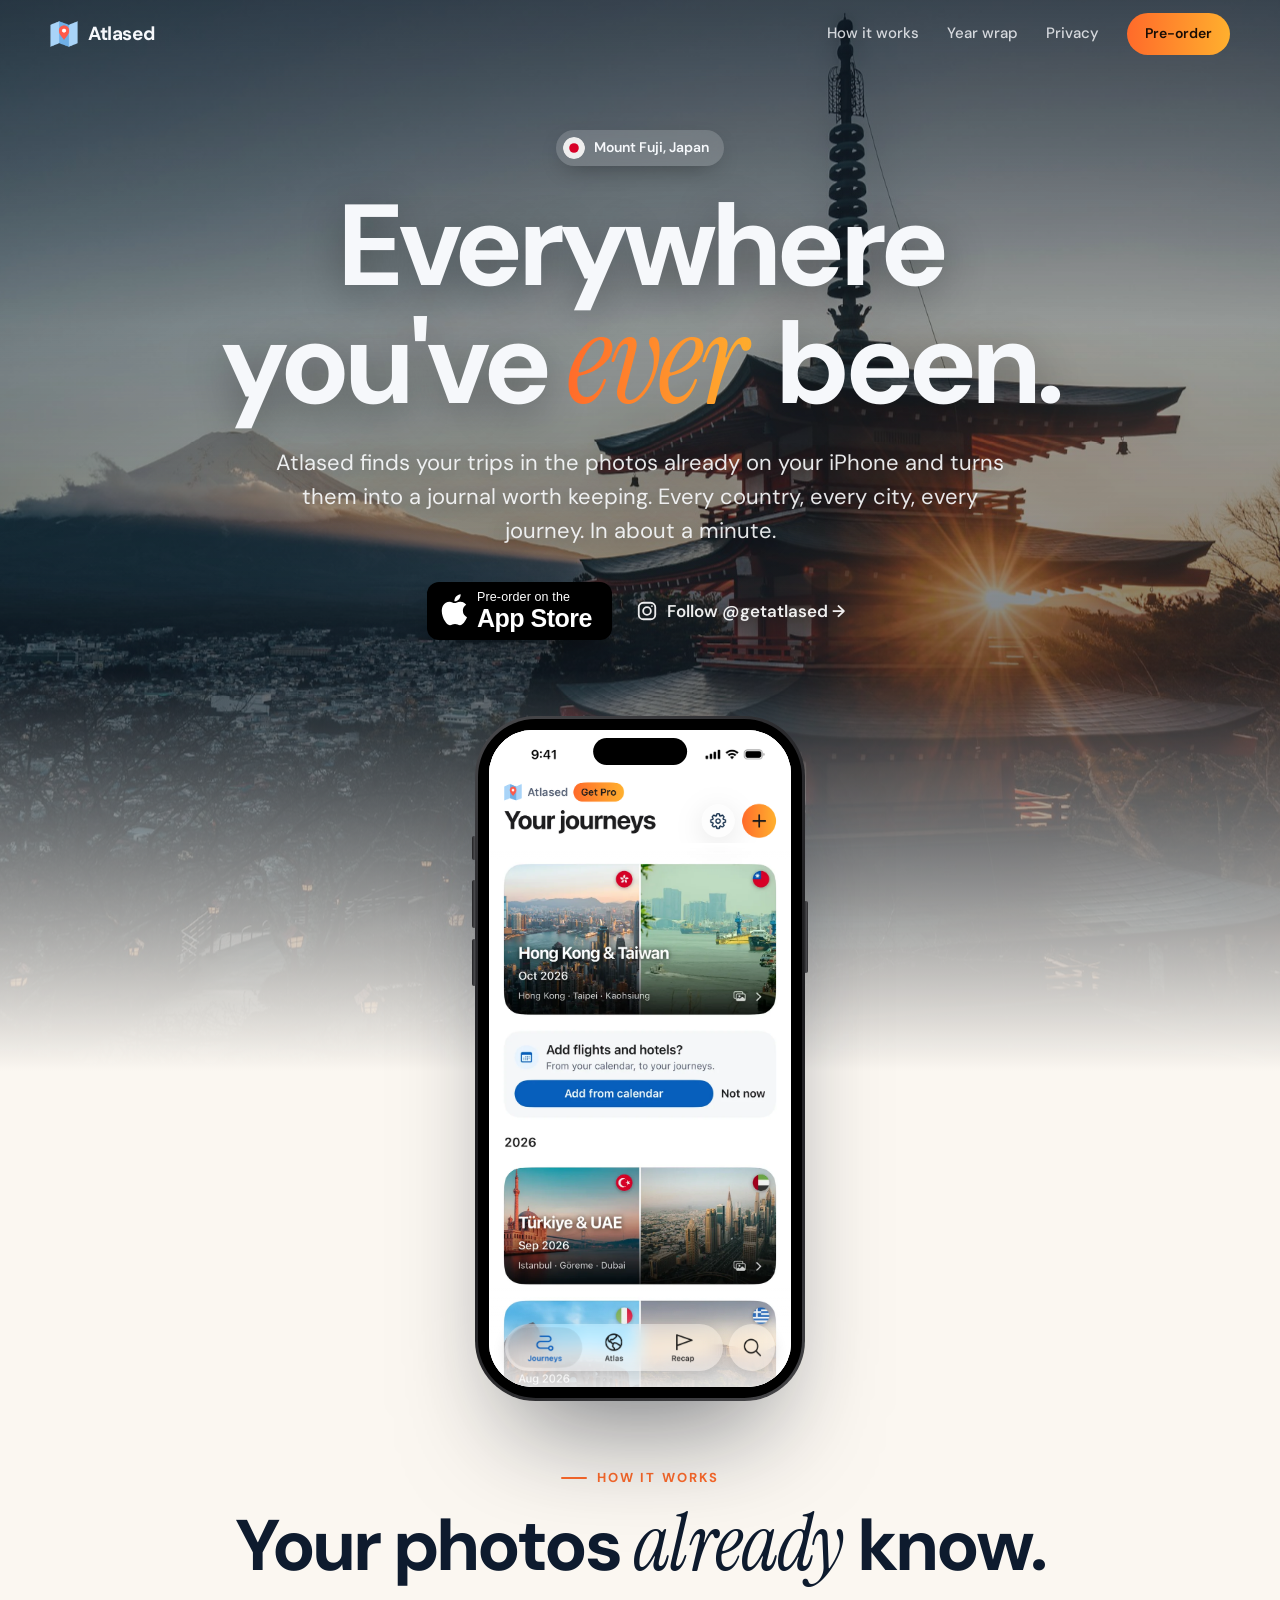
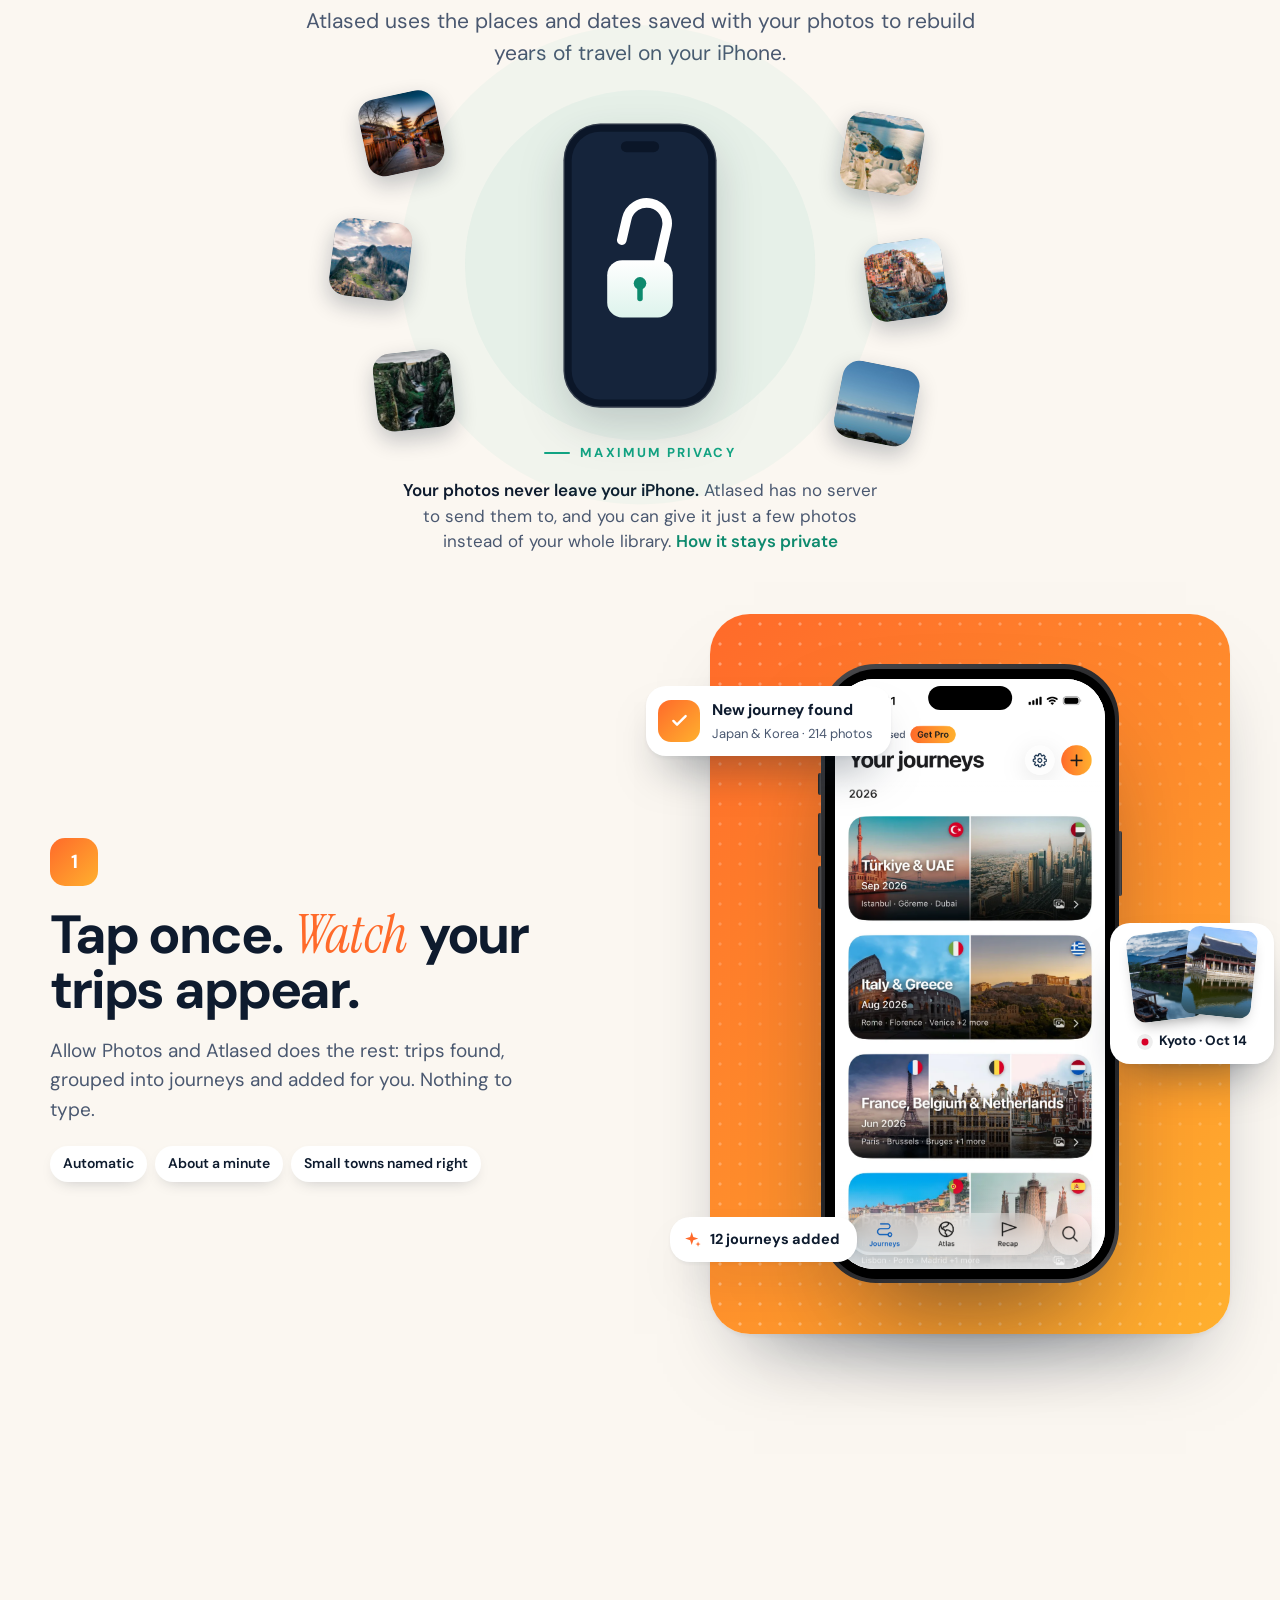
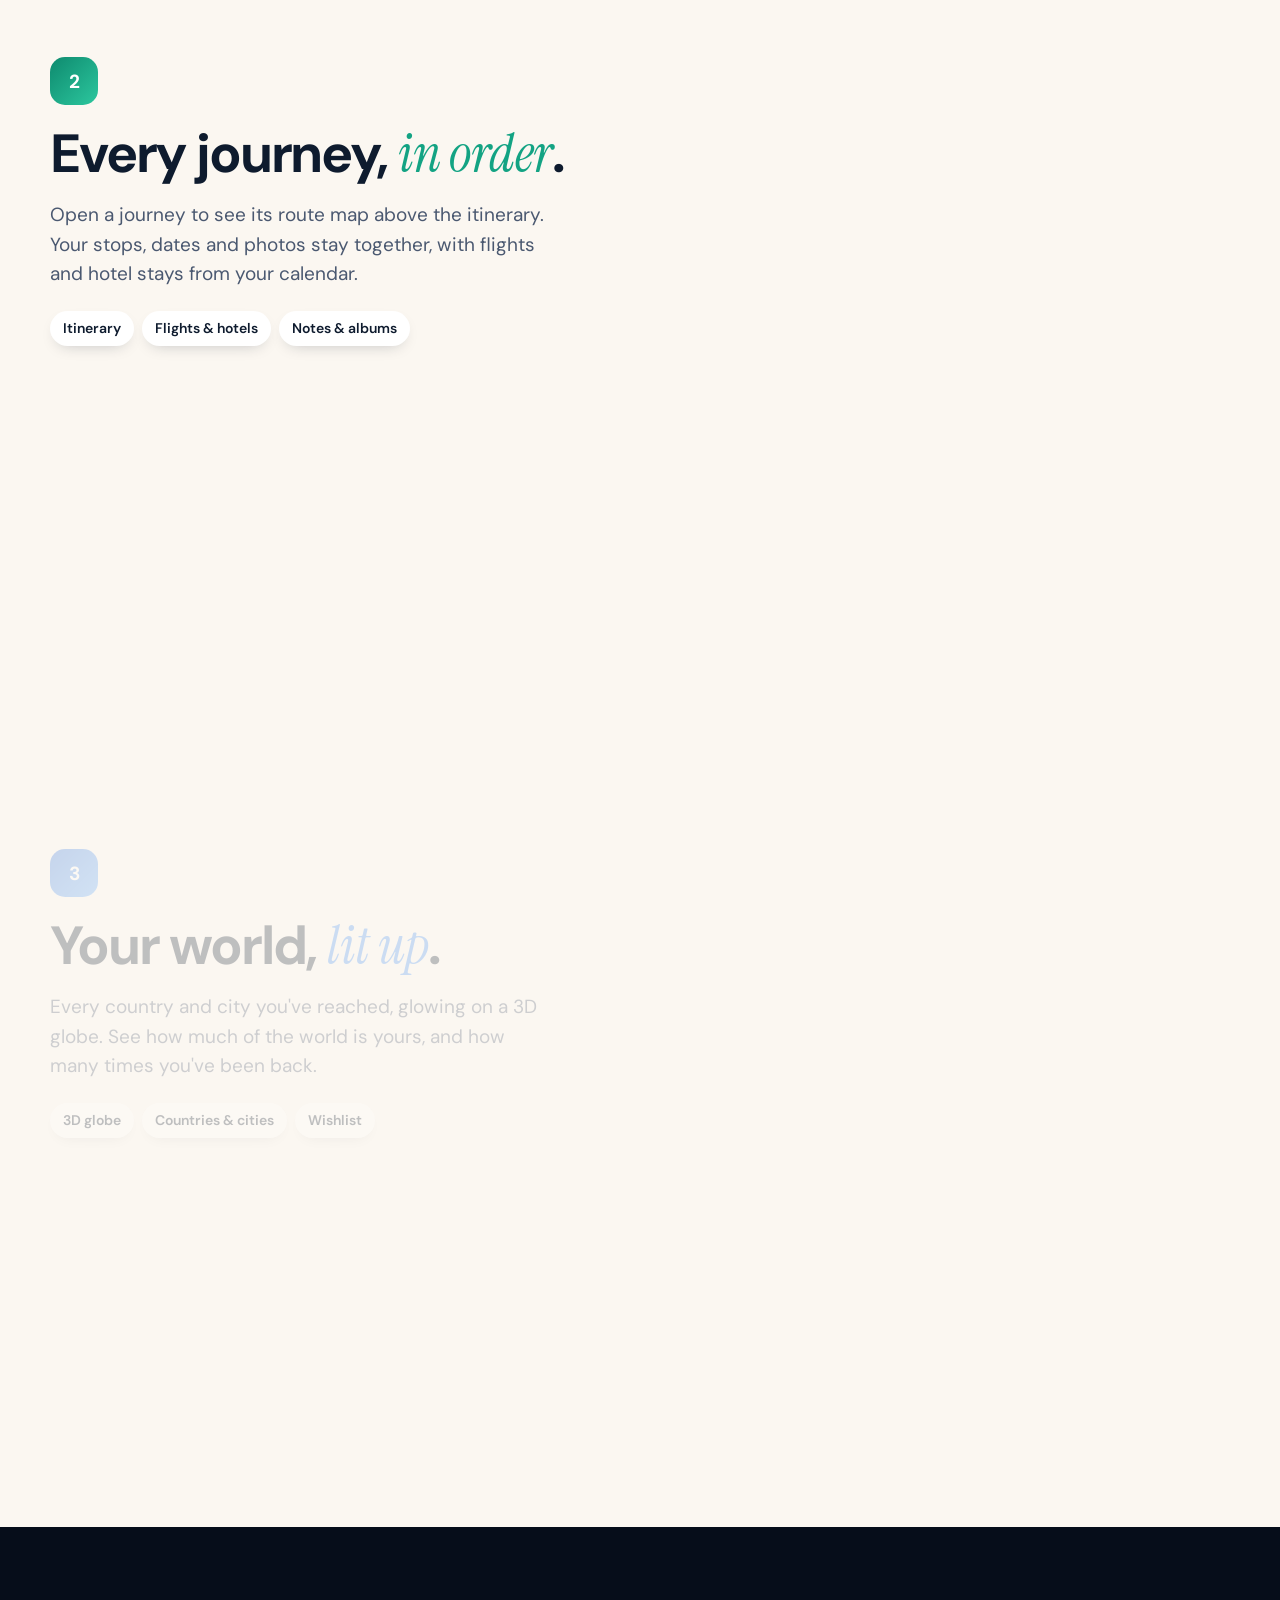
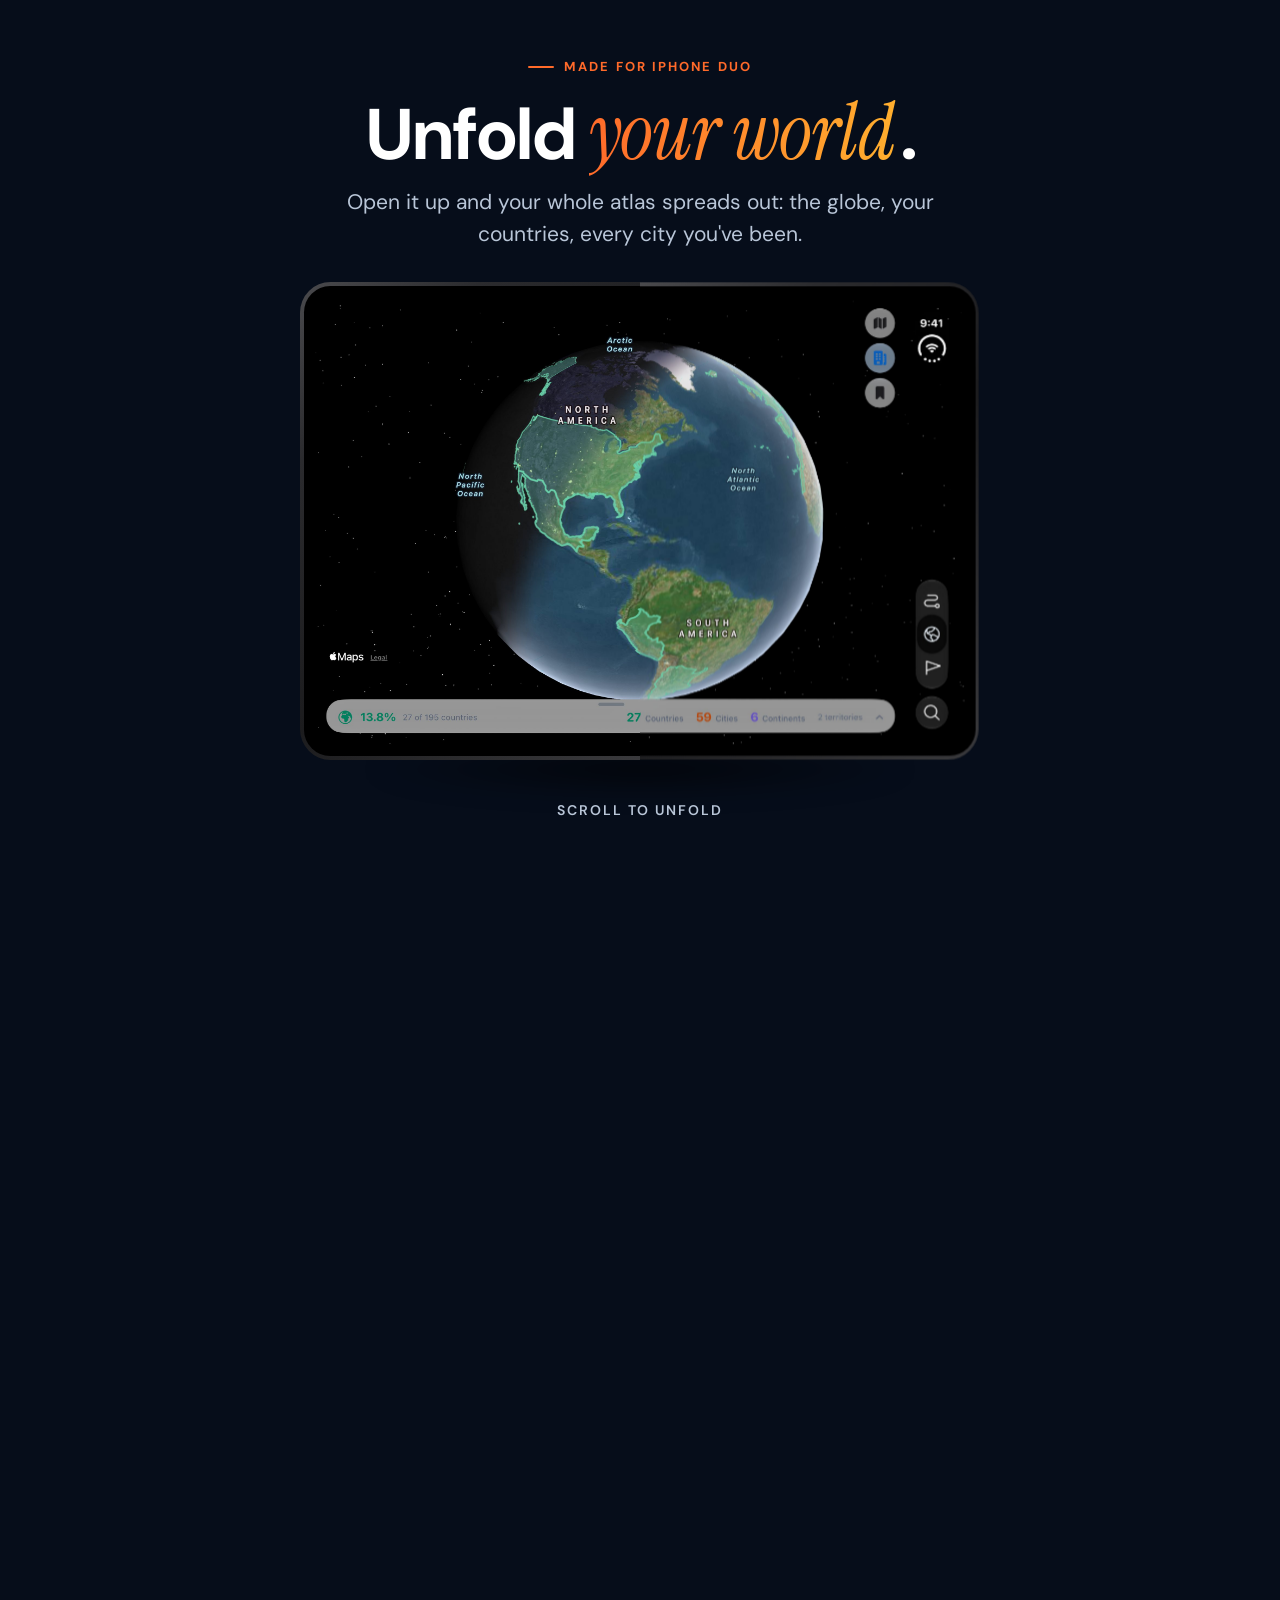
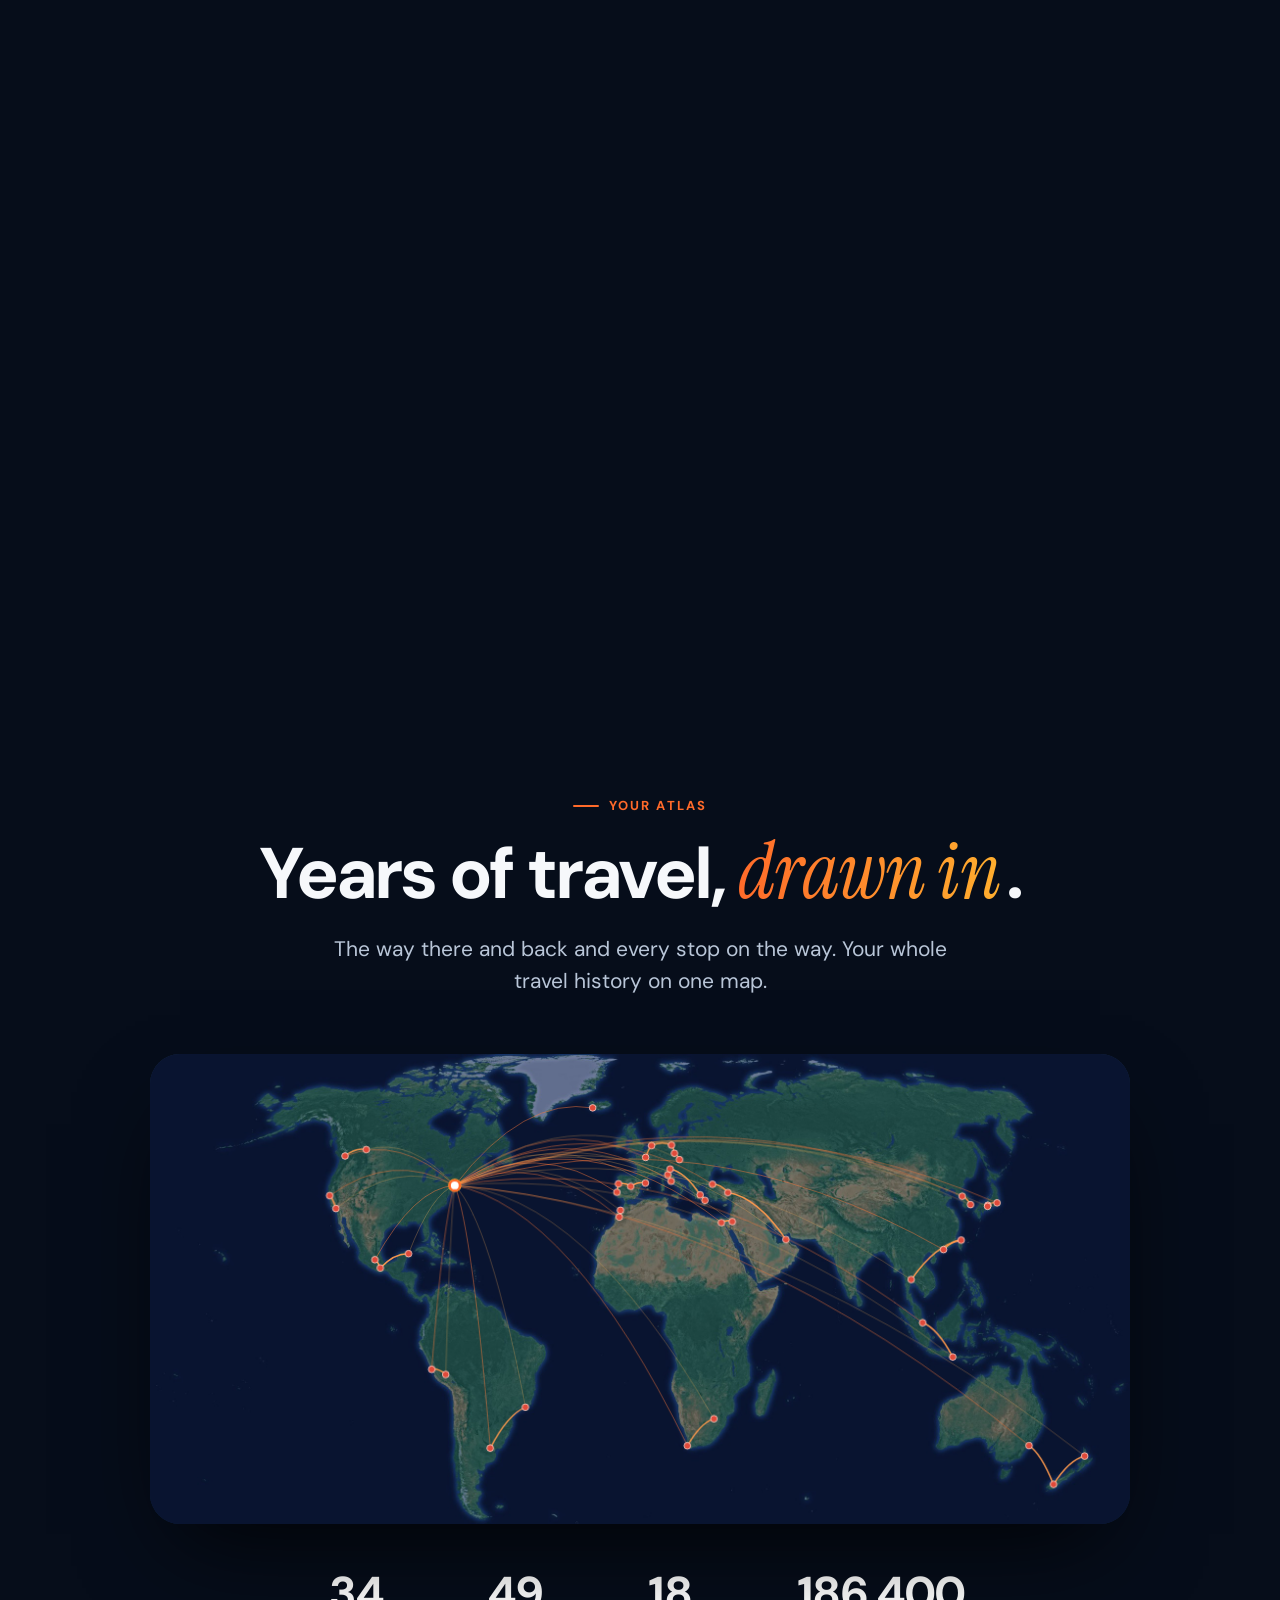
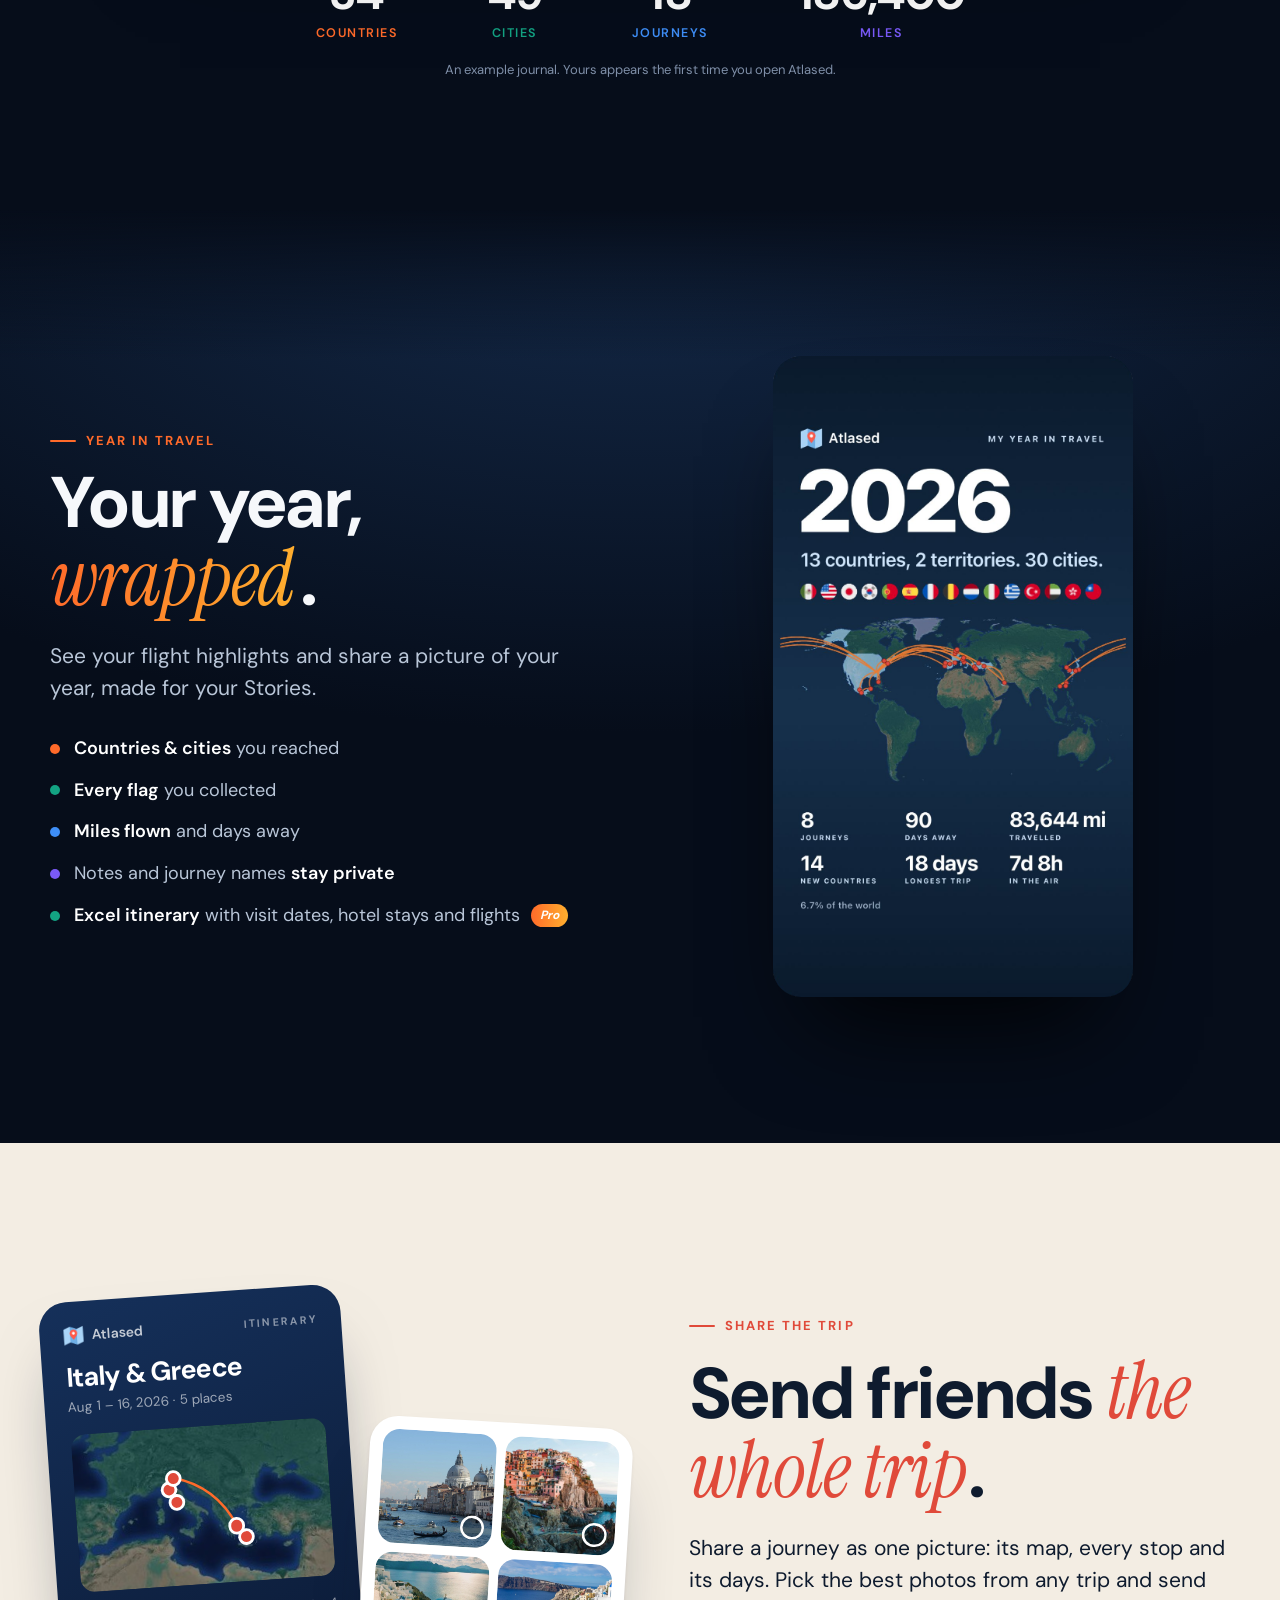
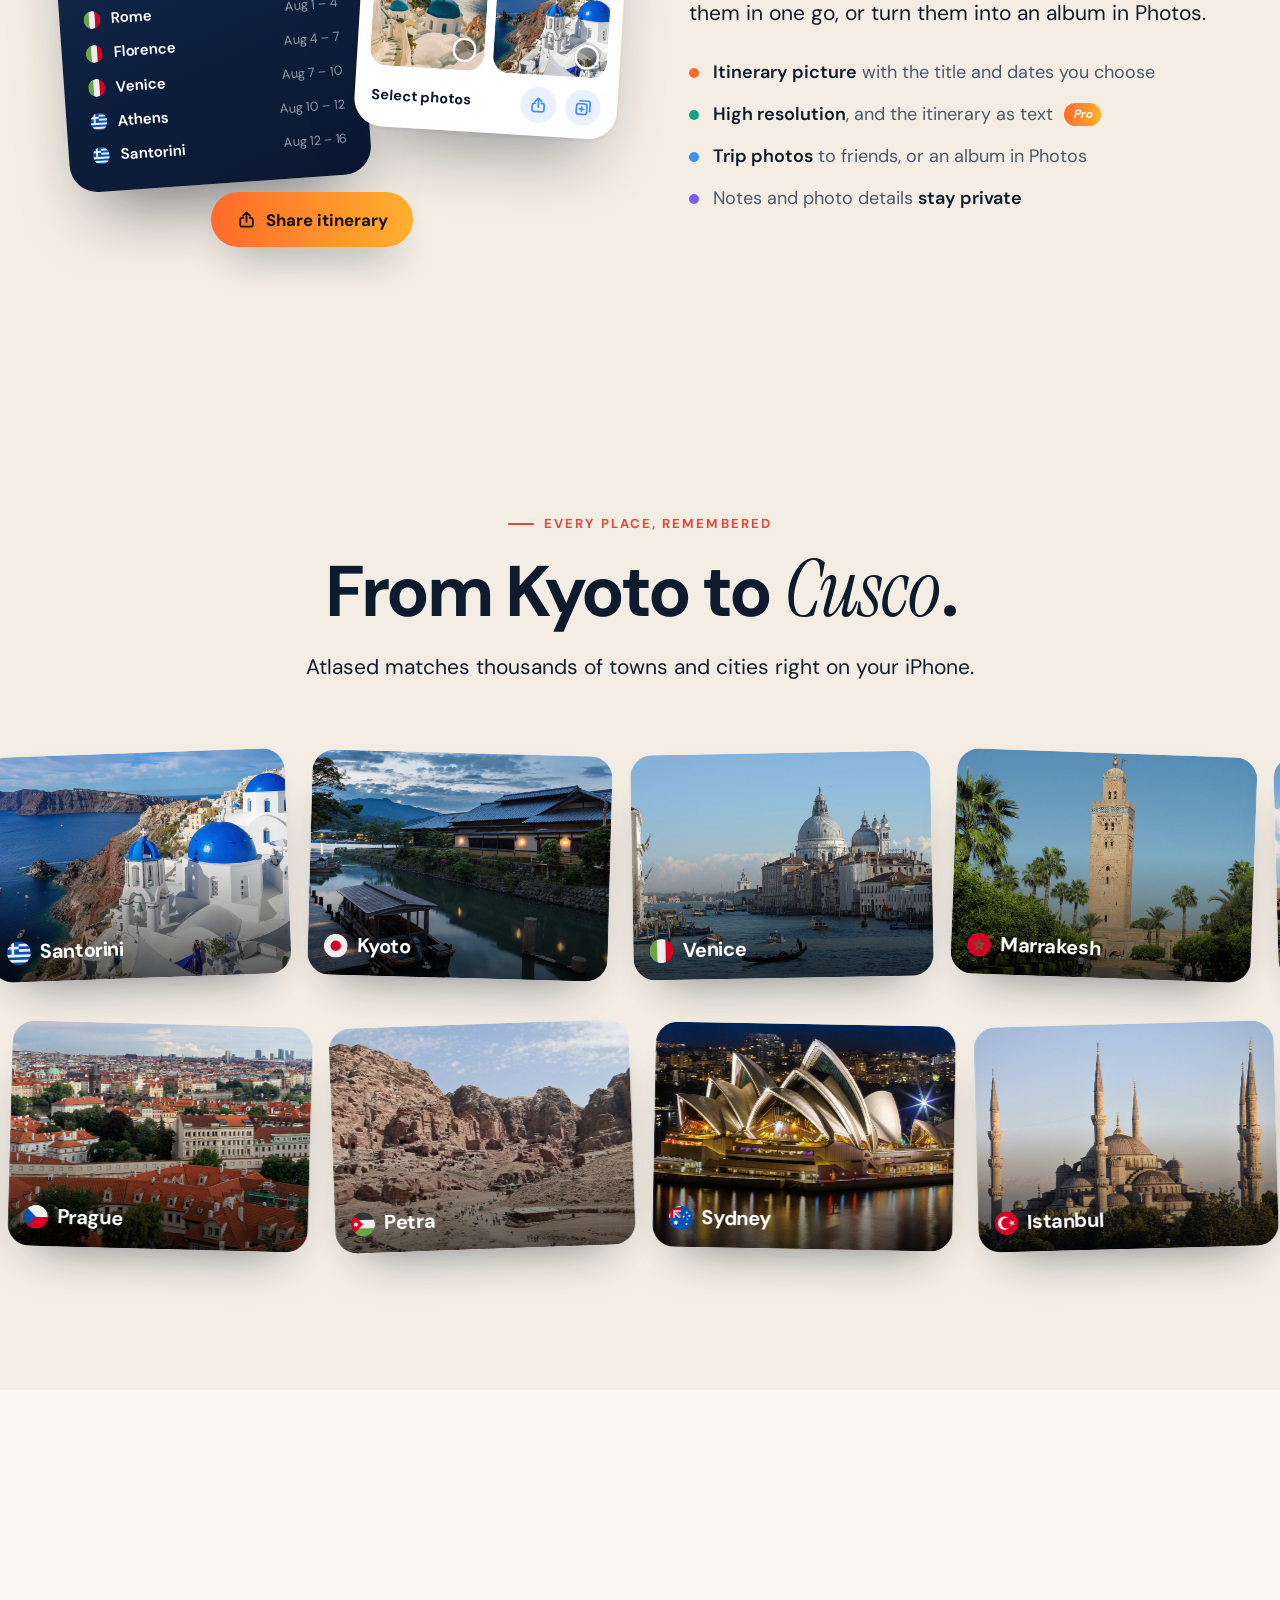
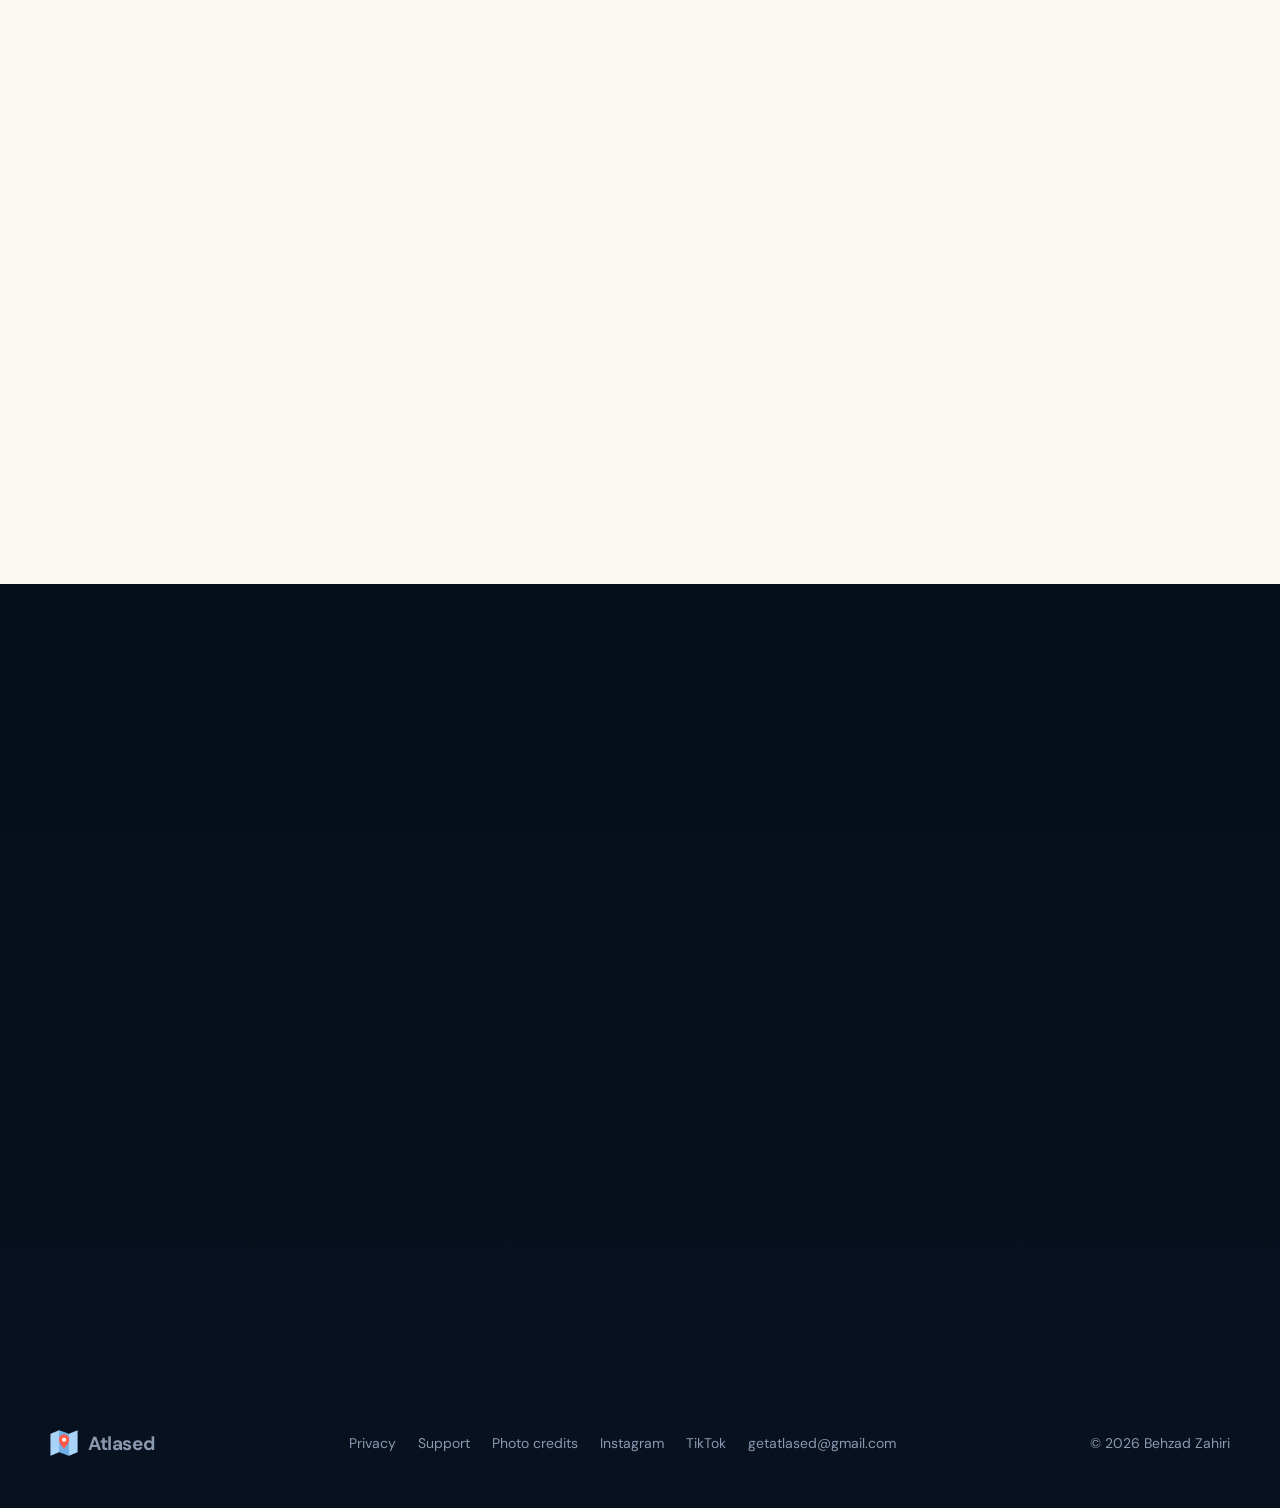
==== commit b3a8c66f: "Website: current Atlas and iPhone Duo pictures and videos Published from Website/ at atlased commit " ====
--- a/index.html
+++ b/index.html
@@ -96,7 +96,7 @@
             </div>
           </div>
           <div class="step" data-step="2">
-            <div class="mstage" data-step="2" aria-hidden="true"><span class="tint c-sky on"></span><span class="dots"></span><div class="mphone iphone"><i class="b1"></i><i class="b2"></i><i class="b3"></i><i class="b4"></i><div class="bezel"><div class="screen"><img src="assets/img/atlas.jpg?v=5" alt=""><video class="vid" src="assets/video/atlas.mp4?v=3" poster="assets/img/atlas.jpg?v=5" muted loop playsinline preload="none" disablepictureinpicture disableremoteplayback aria-hidden="true"></video><span class="island"></span></div></div></div></div>
+            <div class="mstage" data-step="2" aria-hidden="true"><span class="tint c-sky on"></span><span class="dots"></span><div class="mphone iphone"><i class="b1"></i><i class="b2"></i><i class="b3"></i><i class="b4"></i><div class="bezel"><div class="screen"><img src="assets/img/atlas.jpg?v=6" alt=""><video class="vid" src="assets/video/atlas.mp4?v=4" poster="assets/img/atlas.jpg?v=6" muted loop playsinline preload="none" disablepictureinpicture disableremoteplayback aria-hidden="true"></video><span class="island"></span></div></div></div></div>
             <div class="inner">
               <div class="num c-sky">3</div>
               <h3>Your world, <span class="serif t-sky">lit up</span>.</h3>
@@ -112,7 +112,7 @@
               <div class="bezel"><div class="screen">
                 <div class="reel reel-list sv on" data-step="0" style="--reel-to:-40.826%"><div class="reel-view"><img class="reel-img" src="assets/reel/journeys-b.webp?v=3" alt="" width="840" height="2567" decoding="async"></div><img class="reel-head" src="assets/reel/journeys-head.png?v=4" alt="" width="840" height="315"><span class="reel-fade"></span><span class="reel-glass"></span><span class="reel-glass reel-search"></span><img class="reel-tab" src="assets/reel/tabbar.png?v=2" alt="" width="753" height="130"></div>
                 <div class="reel reel-sheet sv" data-step="1" style="--reel-to:-30.966%"><div class="reel-view"><img class="reel-img" src="assets/reel/journey.webp?v=3" alt="" width="840" height="2154" decoding="async"></div><img class="reel-head" src="assets/reel/journey-head.png?v=2" alt="" width="840" height="276"></div>
-                <img class="sv" data-step="2" src="assets/img/atlas.jpg?v=5" alt=""><video class="vid sv" data-step="2" src="assets/video/atlas.mp4?v=3" poster="assets/img/atlas.jpg?v=5" muted loop playsinline preload="none" disablepictureinpicture disableremoteplayback aria-hidden="true"></video>
+                <img class="sv" data-step="2" src="assets/img/atlas.jpg?v=6" alt=""><video class="vid sv" data-step="2" src="assets/video/atlas.mp4?v=4" poster="assets/img/atlas.jpg?v=6" muted loop playsinline preload="none" disablepictureinpicture disableremoteplayback aria-hidden="true"></video>
                 <span class="island"></span>
               </div></div>
             </div>
@@ -129,7 +129,7 @@
             <div class="floats" data-step="2">
               <div class="fc f1"><div class="in flagsc"><span class="row"><img src="assets/flags/jp.svg" alt=""><img src="assets/flags/it.svg" alt=""><img src="assets/flags/pt.svg" alt=""><img src="assets/flags/gr.svg" alt=""><img src="assets/flags/pe.svg" alt=""><span class="more">+22</span></span><b>27 countries</b></div></div>
               <div class="fc f2"><div class="in ring"><svg class="ringsvg" viewBox="0 0 52 52"><circle cx="26" cy="26" r="21" fill="none" stroke="#E4EDFA" stroke-width="7"/><circle cx="26" cy="26" r="21" fill="none" stroke="#2F7BEF" stroke-width="7" stroke-linecap="round" stroke-dasharray="18.2 200" transform="rotate(-90 26 26)"/></svg><span><b>13.8%</b><small>of the world</small></span></div></div>
-              <div class="fc f3"><div class="in pillc"><span class="t-sky"><svg viewBox="0 0 24 24" fill="none" stroke="currentColor" stroke-width="2.2" stroke-linecap="round"><circle cx="12" cy="12" r="9"/><path d="M3.5 12h17M12 3c2.6 2.6 3.8 5.6 3.8 9s-1.2 6.4-3.8 9c-2.6-2.6-3.8-5.6-3.8-9S9.4 5.6 12 3z"/></svg></span>58 cities · 6 continents</div></div>
+              <div class="fc f3"><div class="in pillc"><span class="t-sky"><svg viewBox="0 0 24 24" fill="none" stroke="currentColor" stroke-width="2.2" stroke-linecap="round"><circle cx="12" cy="12" r="9"/><path d="M3.5 12h17M12 3c2.6 2.6 3.8 5.6 3.8 9s-1.2 6.4-3.8 9c-2.6-2.6-3.8-5.6-3.8-9S9.4 5.6 12 3z"/></svg></span>59 cities · 6 continents</div></div>
             </div>
           </div>
         </div>
@@ -146,12 +146,12 @@
         </div>
         <div class="duo-wrap" aria-hidden="true">
           <div class="duo" id="duoBody">
-            <div class="half right"><div class="face"><div class="glass"><div class="pic" style="background-image:url(assets/img/duo-inner.jpg?v=7)"></div></div></div></div>
+            <div class="half right"><div class="face"><div class="glass"><div class="pic" style="background-image:url(assets/img/duo-inner.jpg?v=8)"></div></div></div></div>
             <div class="half left" id="duoLeft">
-              <div class="face front"><div class="glass"><div class="pic" style="background-image:url(assets/img/duo-inner.jpg?v=7)"></div></div></div>
-              <div class="face back"><div class="glass"><div class="pic" style="background-image:url(assets/img/duo-cover.jpg?v=4)"></div></div></div>
-            </div>
-            <video class="vid duo-vid" id="duoVid" src="assets/video/duo.mp4?v=3" poster="assets/img/duo-inner.jpg?v=7" muted loop playsinline preload="none" disablepictureinpicture disableremoteplayback aria-hidden="true"></video><div class="hinge" id="duoHinge"></div>
+              <div class="face front"><div class="glass"><div class="pic" style="background-image:url(assets/img/duo-inner.jpg?v=8)"></div></div></div>
+              <div class="face back"><div class="glass"><div class="pic" style="background-image:url(assets/img/duo-cover.jpg?v=5)"></div></div></div>
+            </div>
+            <video class="vid duo-vid" id="duoVid" src="assets/video/duo.mp4?v=4" poster="assets/img/duo-inner.jpg?v=8" muted loop playsinline preload="none" disablepictureinpicture disableremoteplayback aria-hidden="true"></video><div class="hinge" id="duoHinge"></div>
           </div>
           <div class="duo-shadow"></div>
         </div>
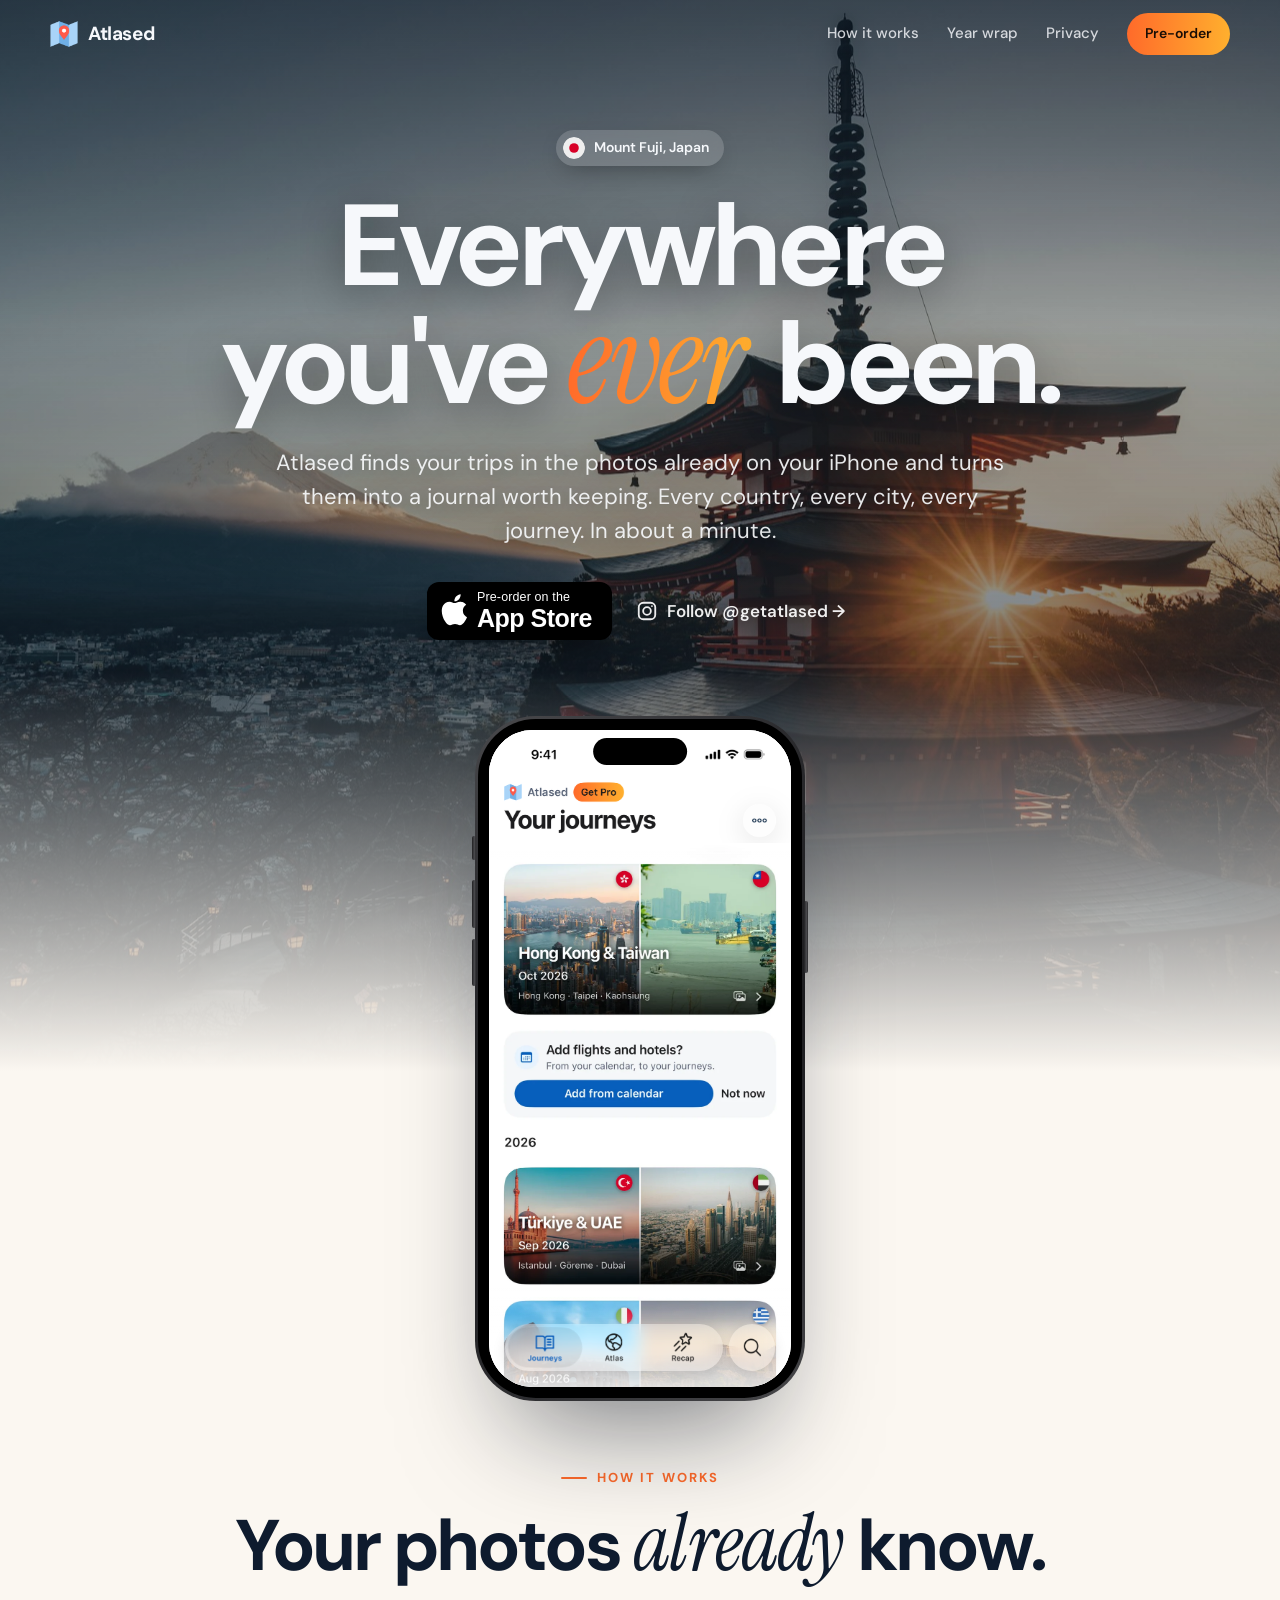
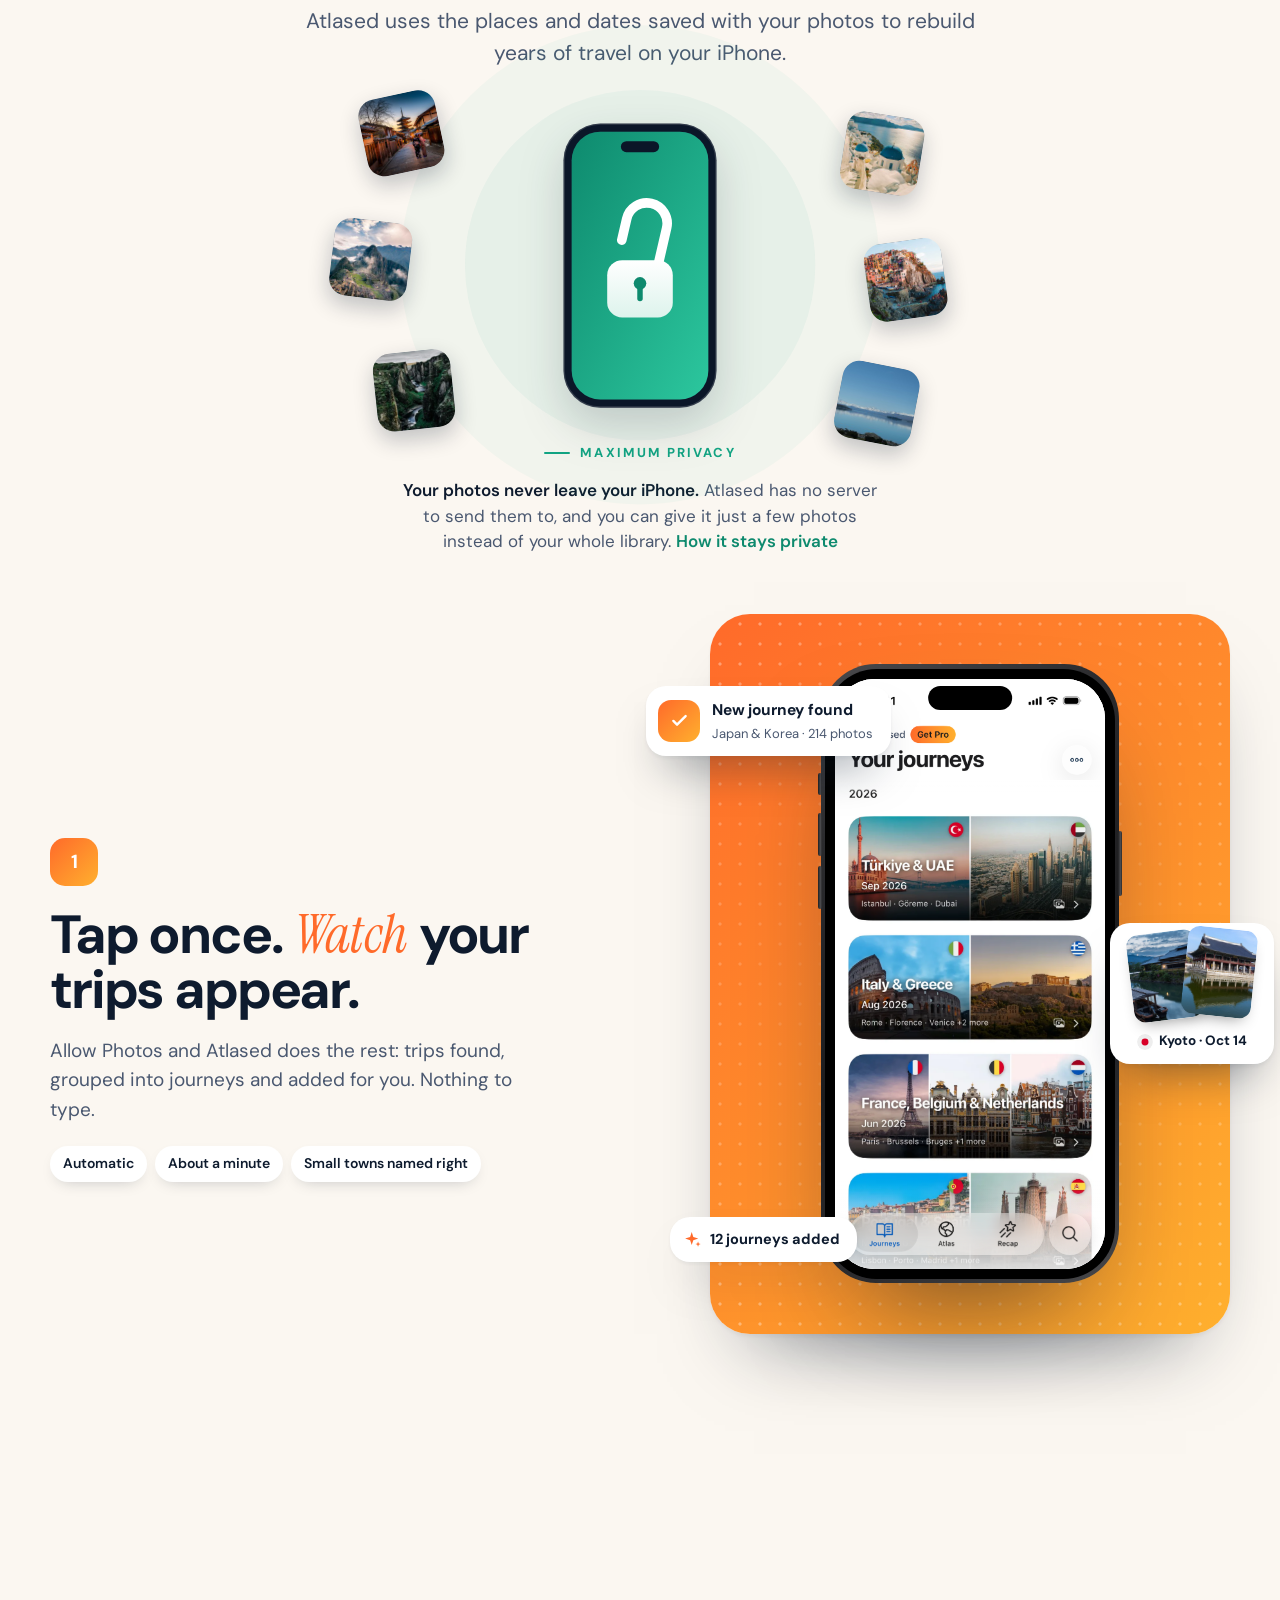
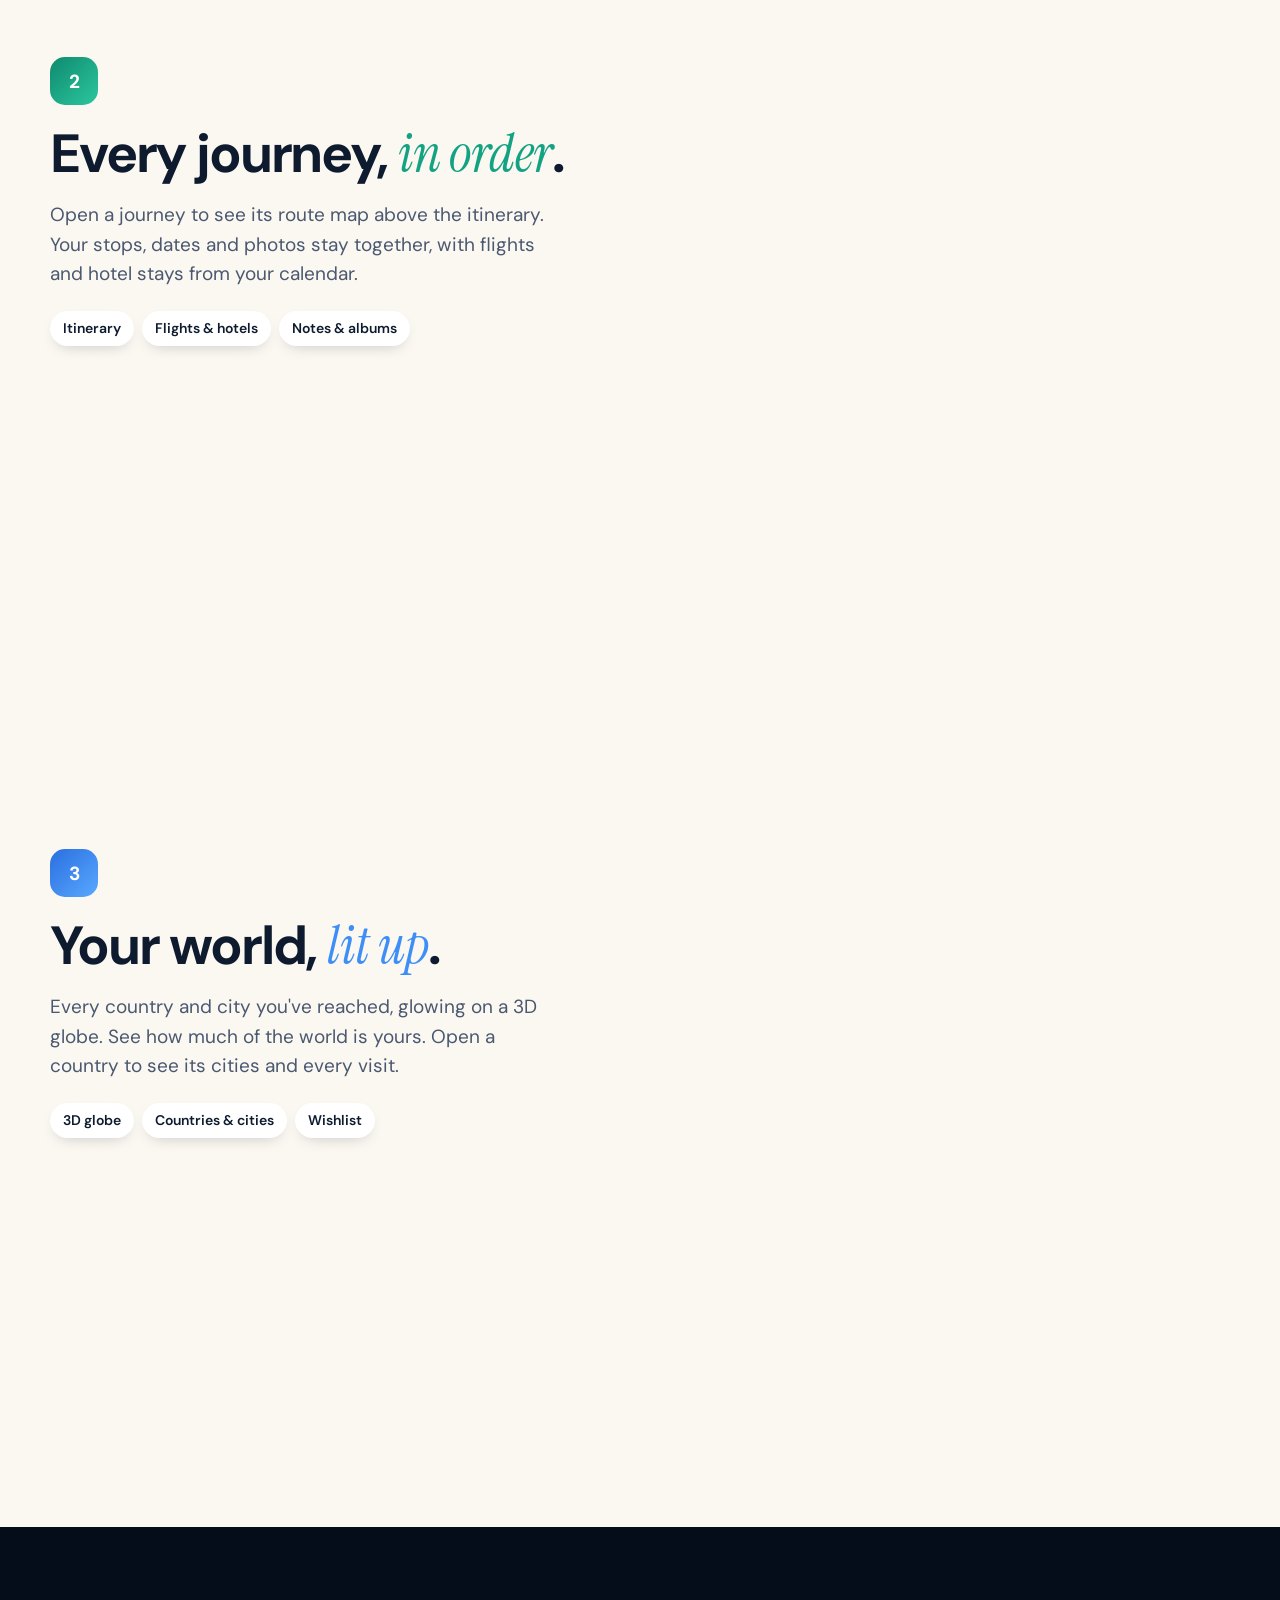
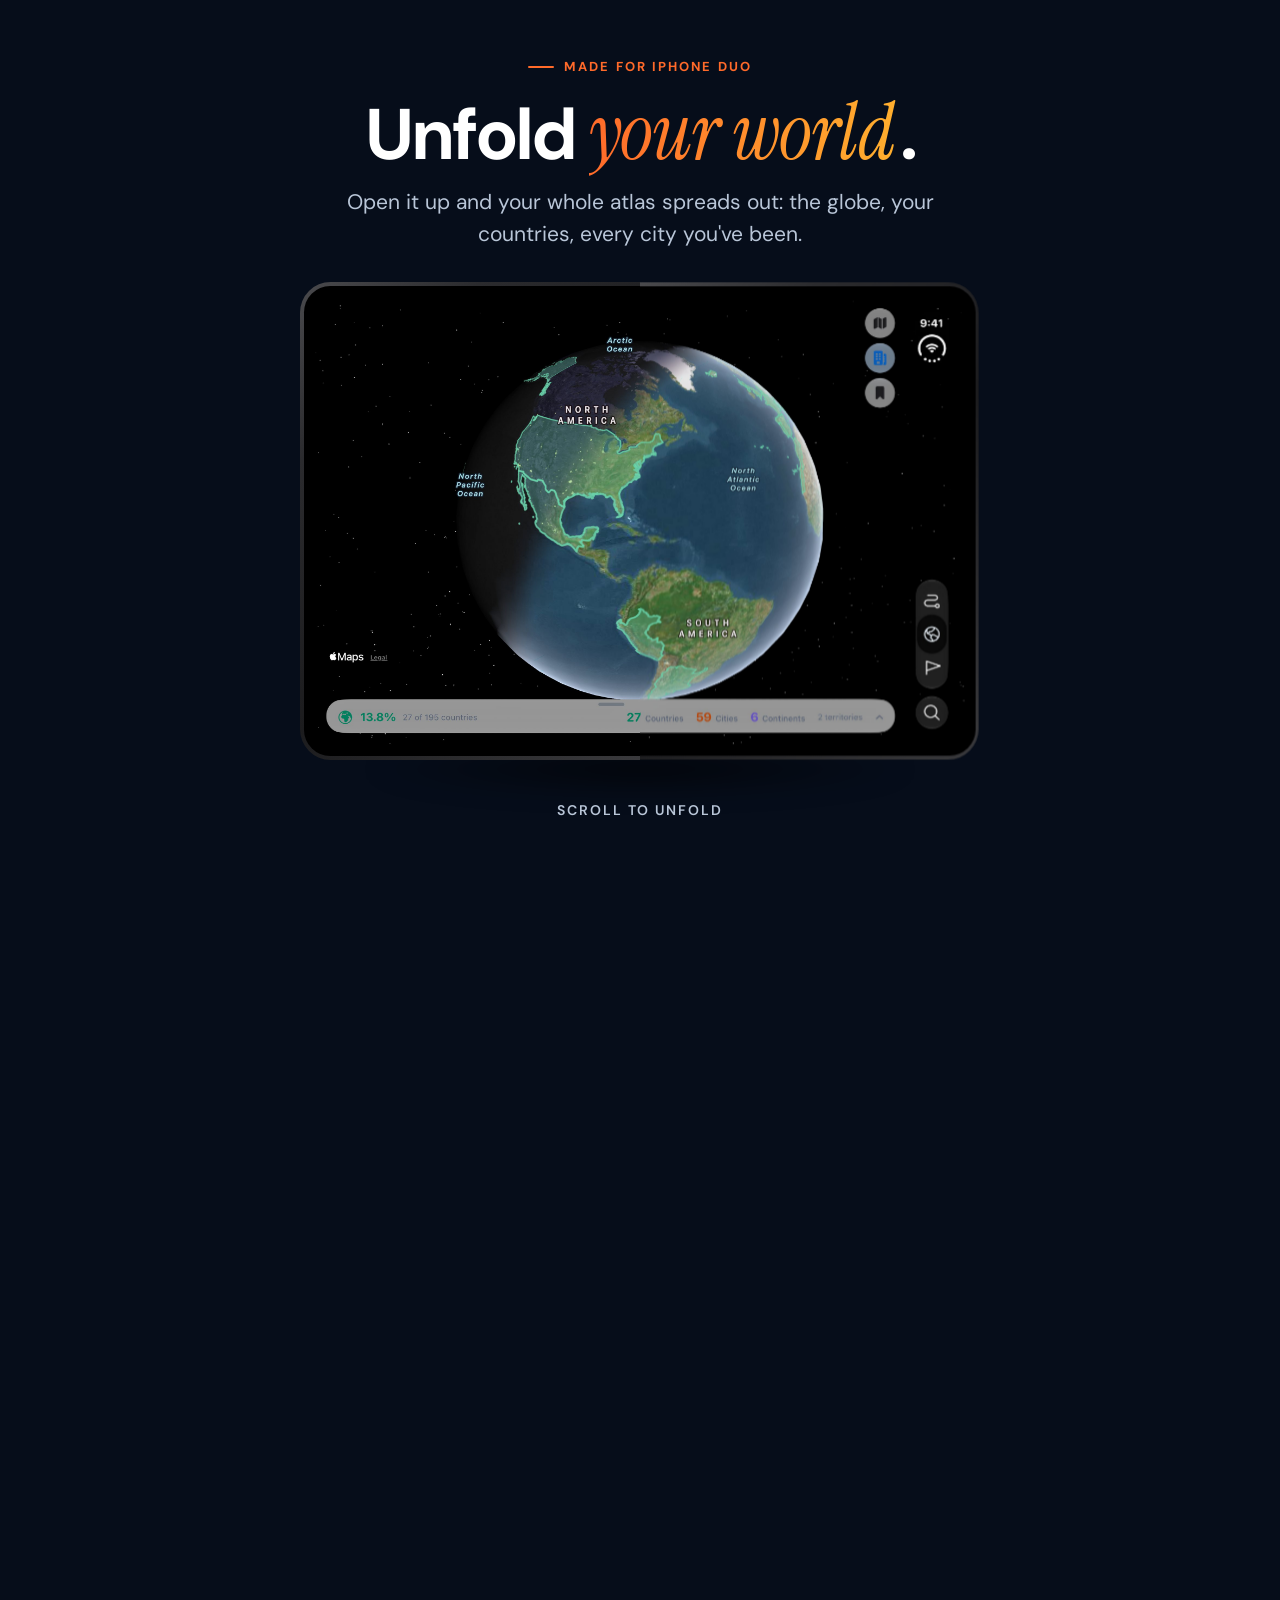
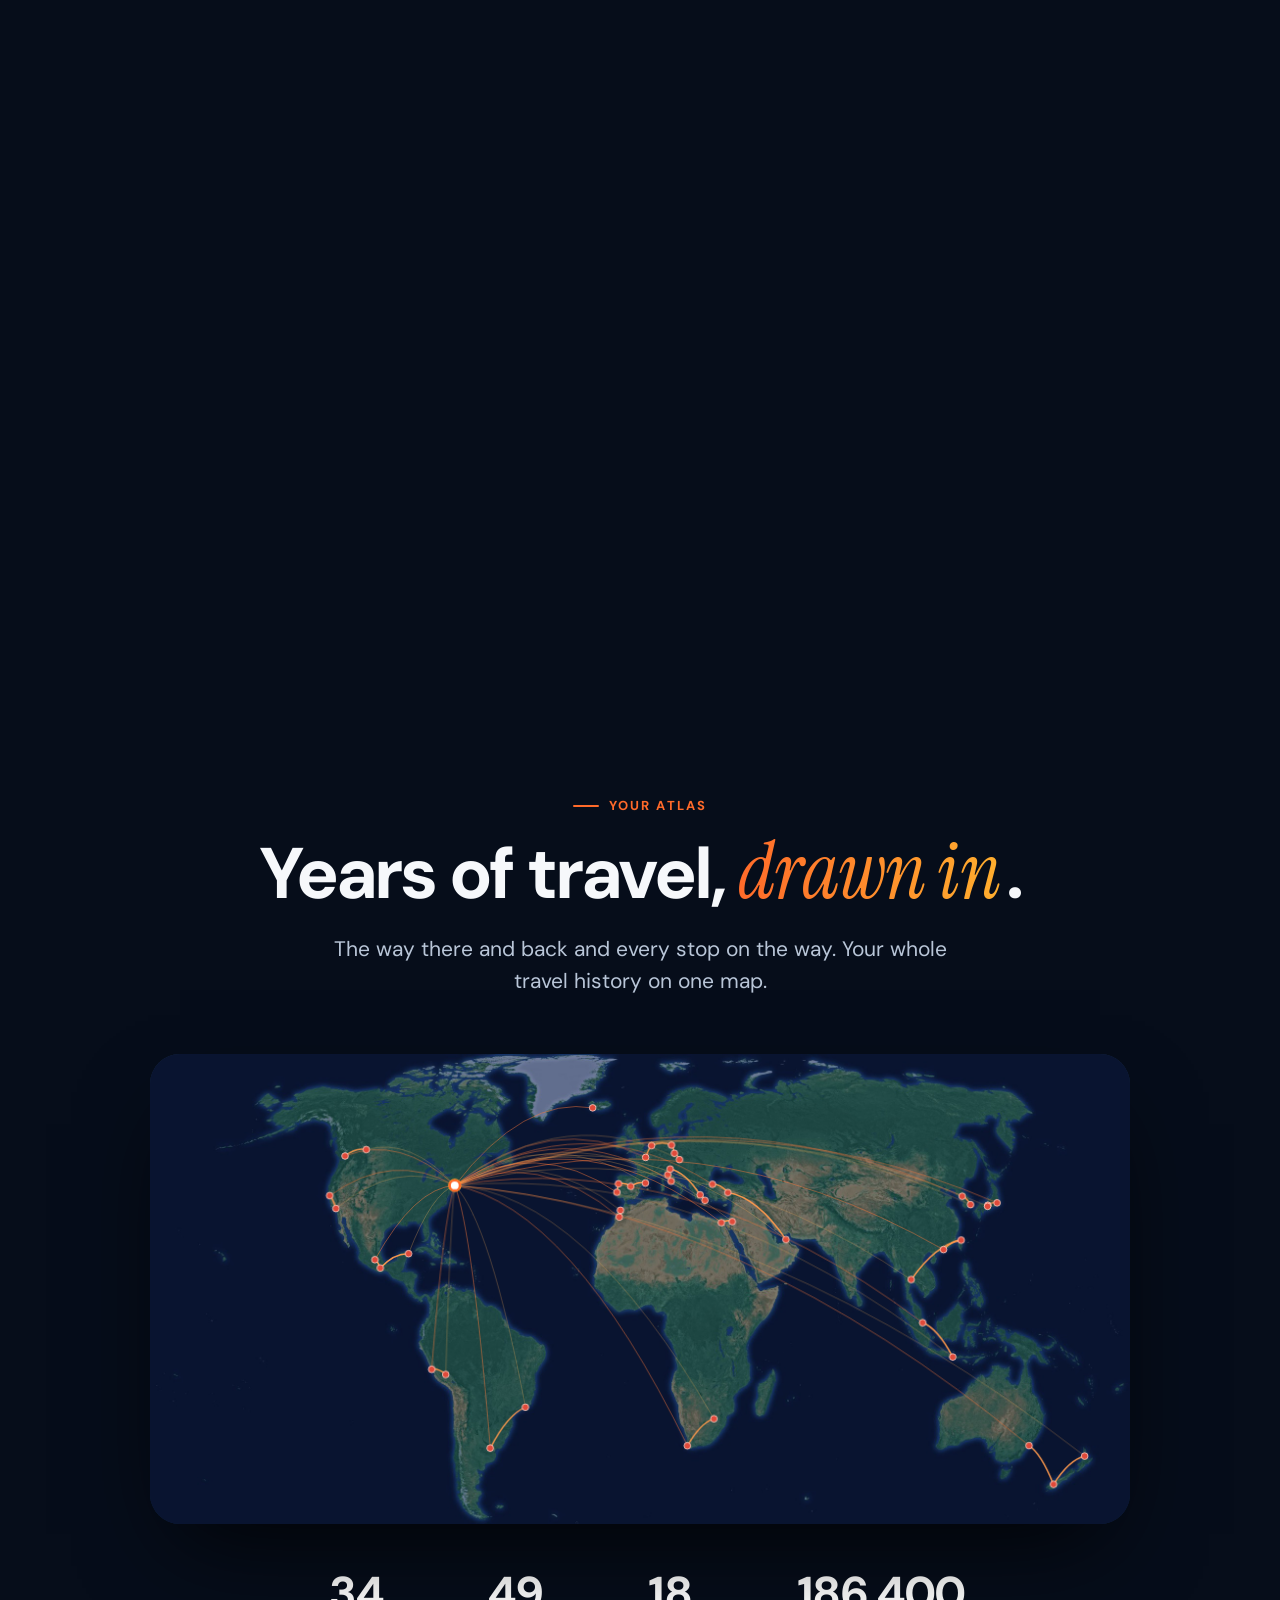
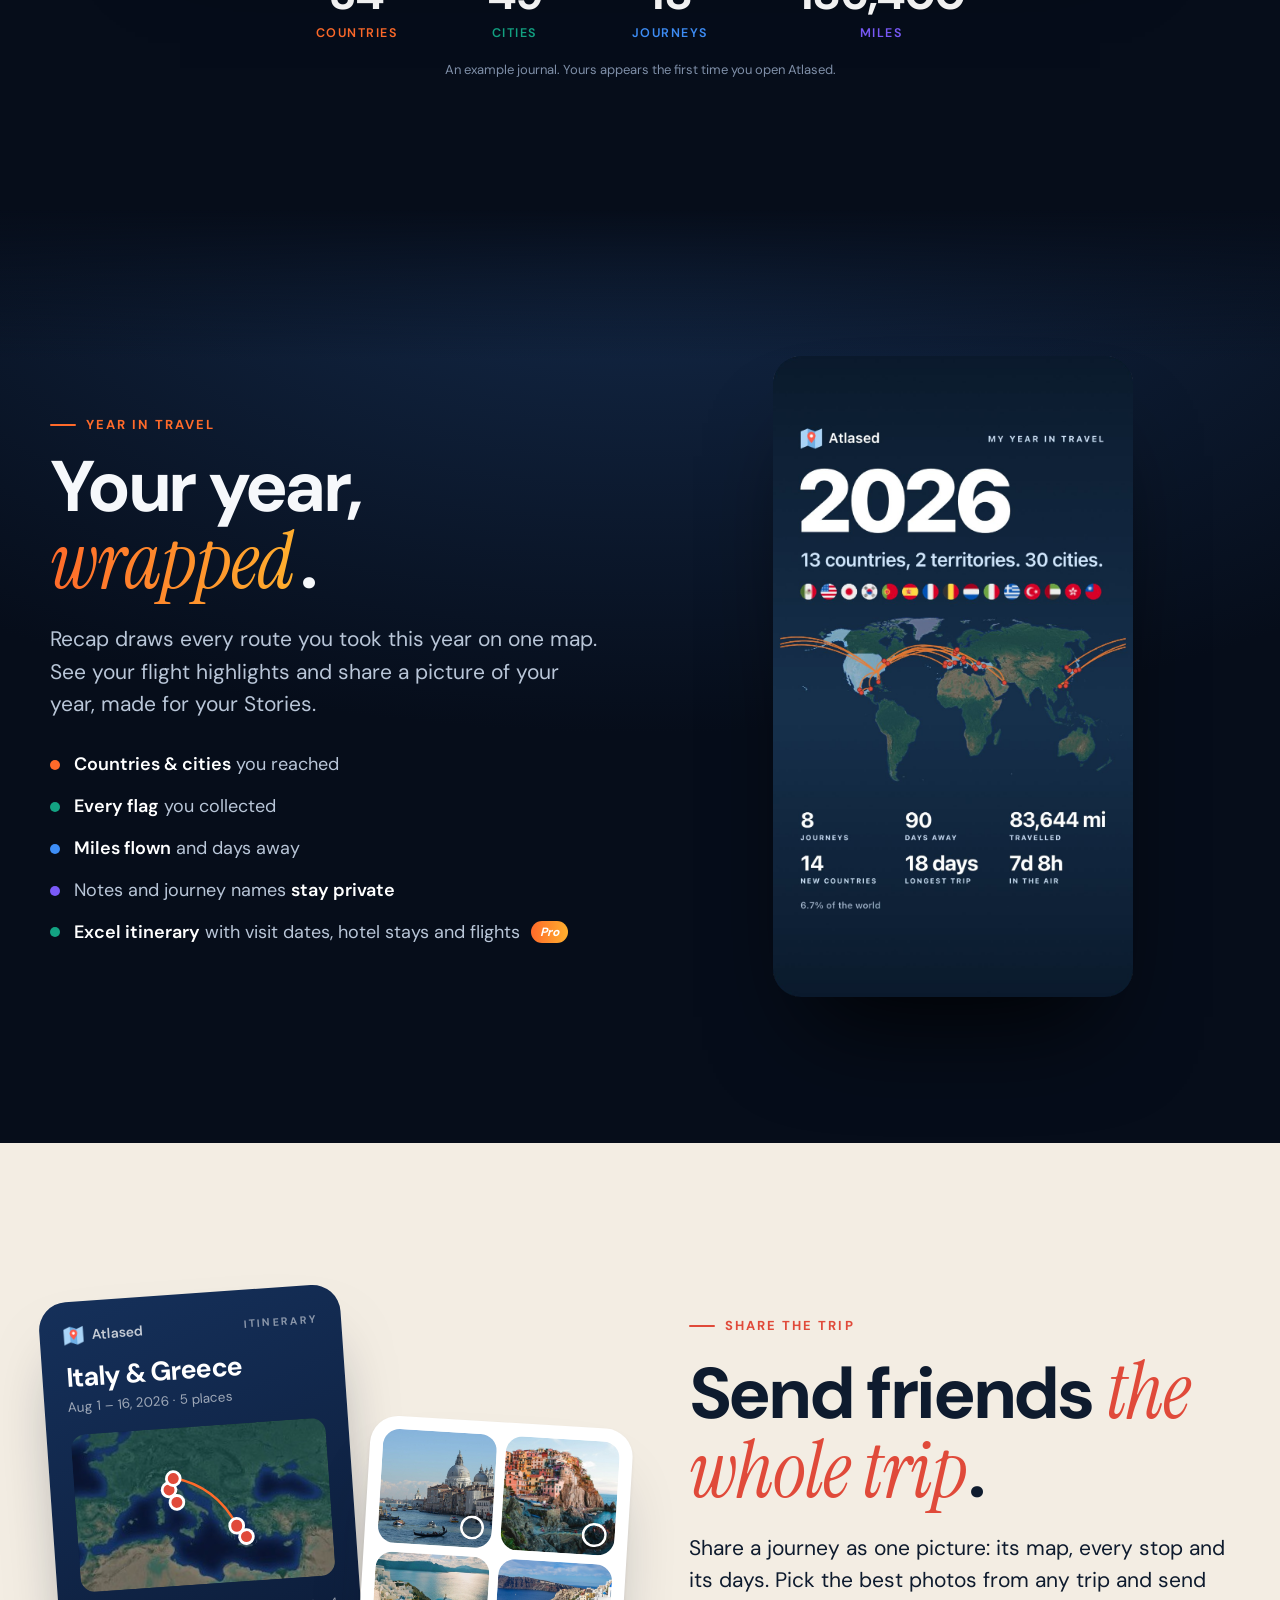
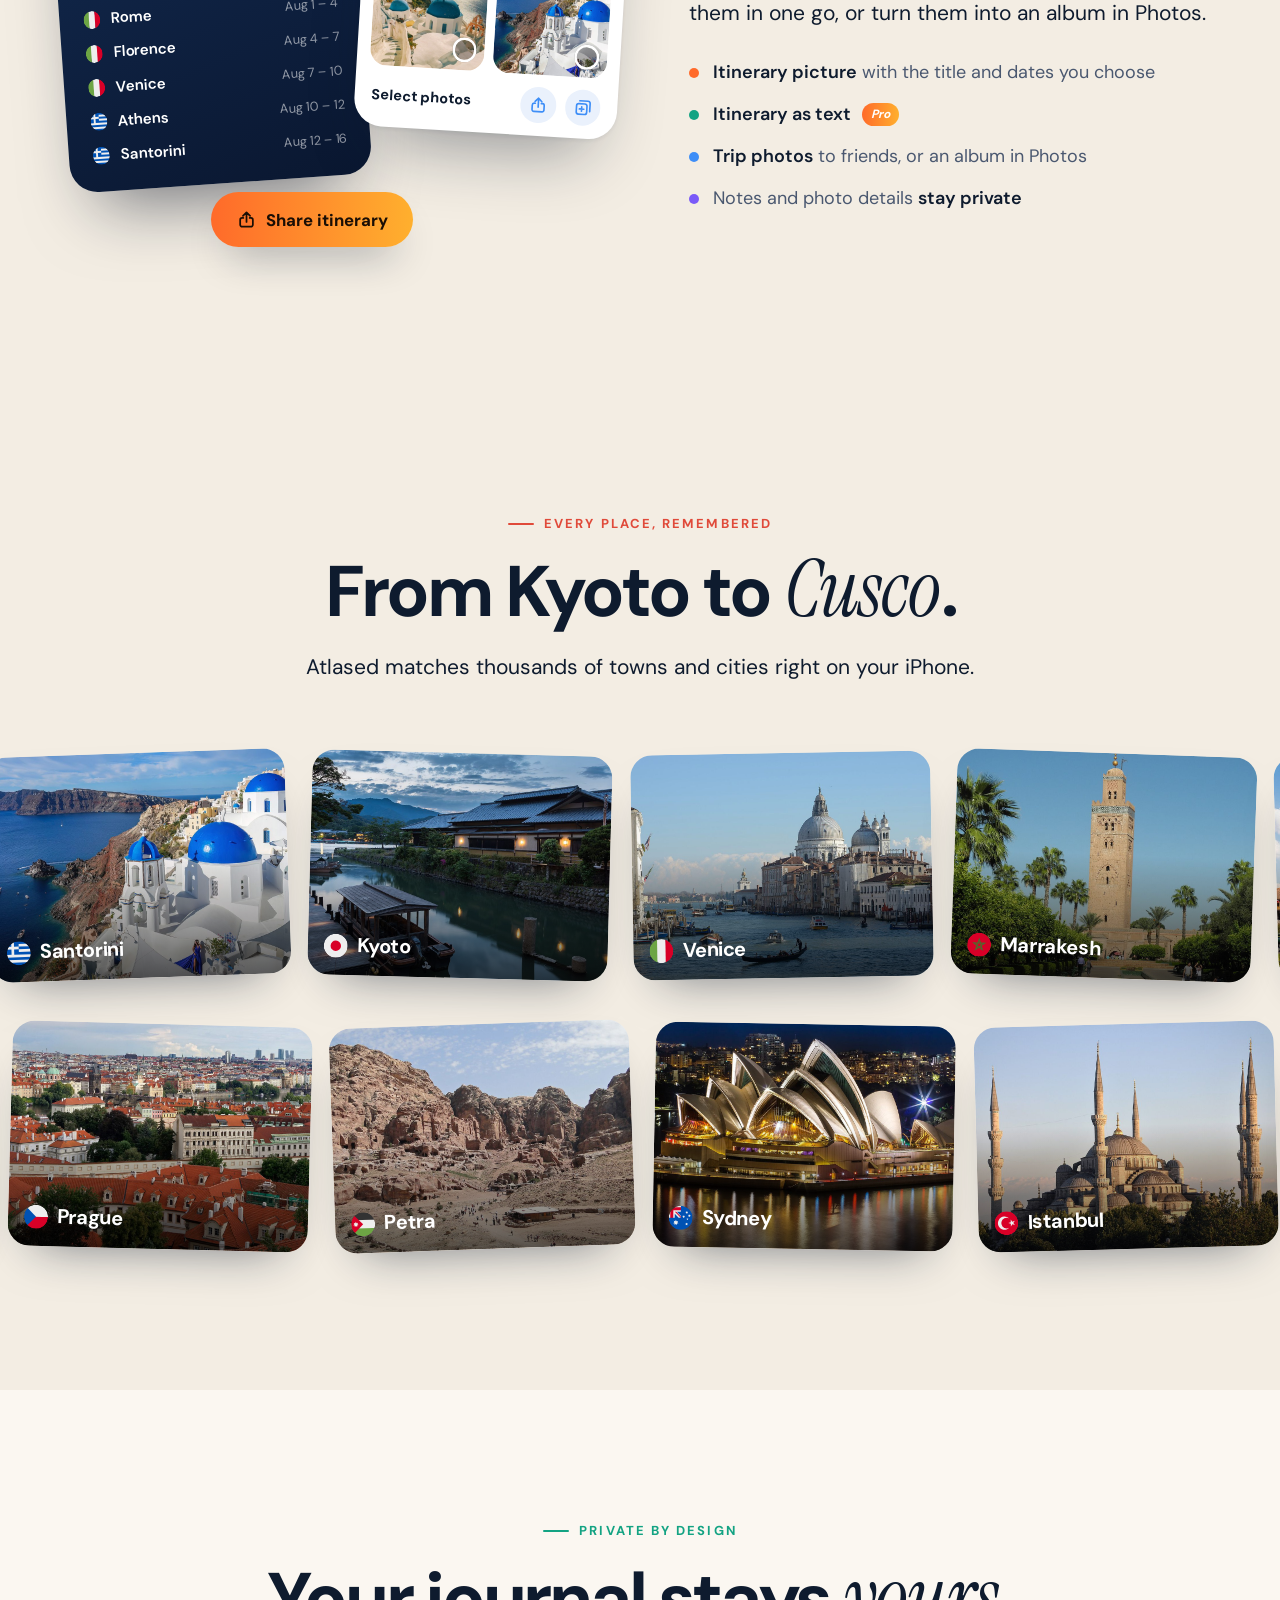
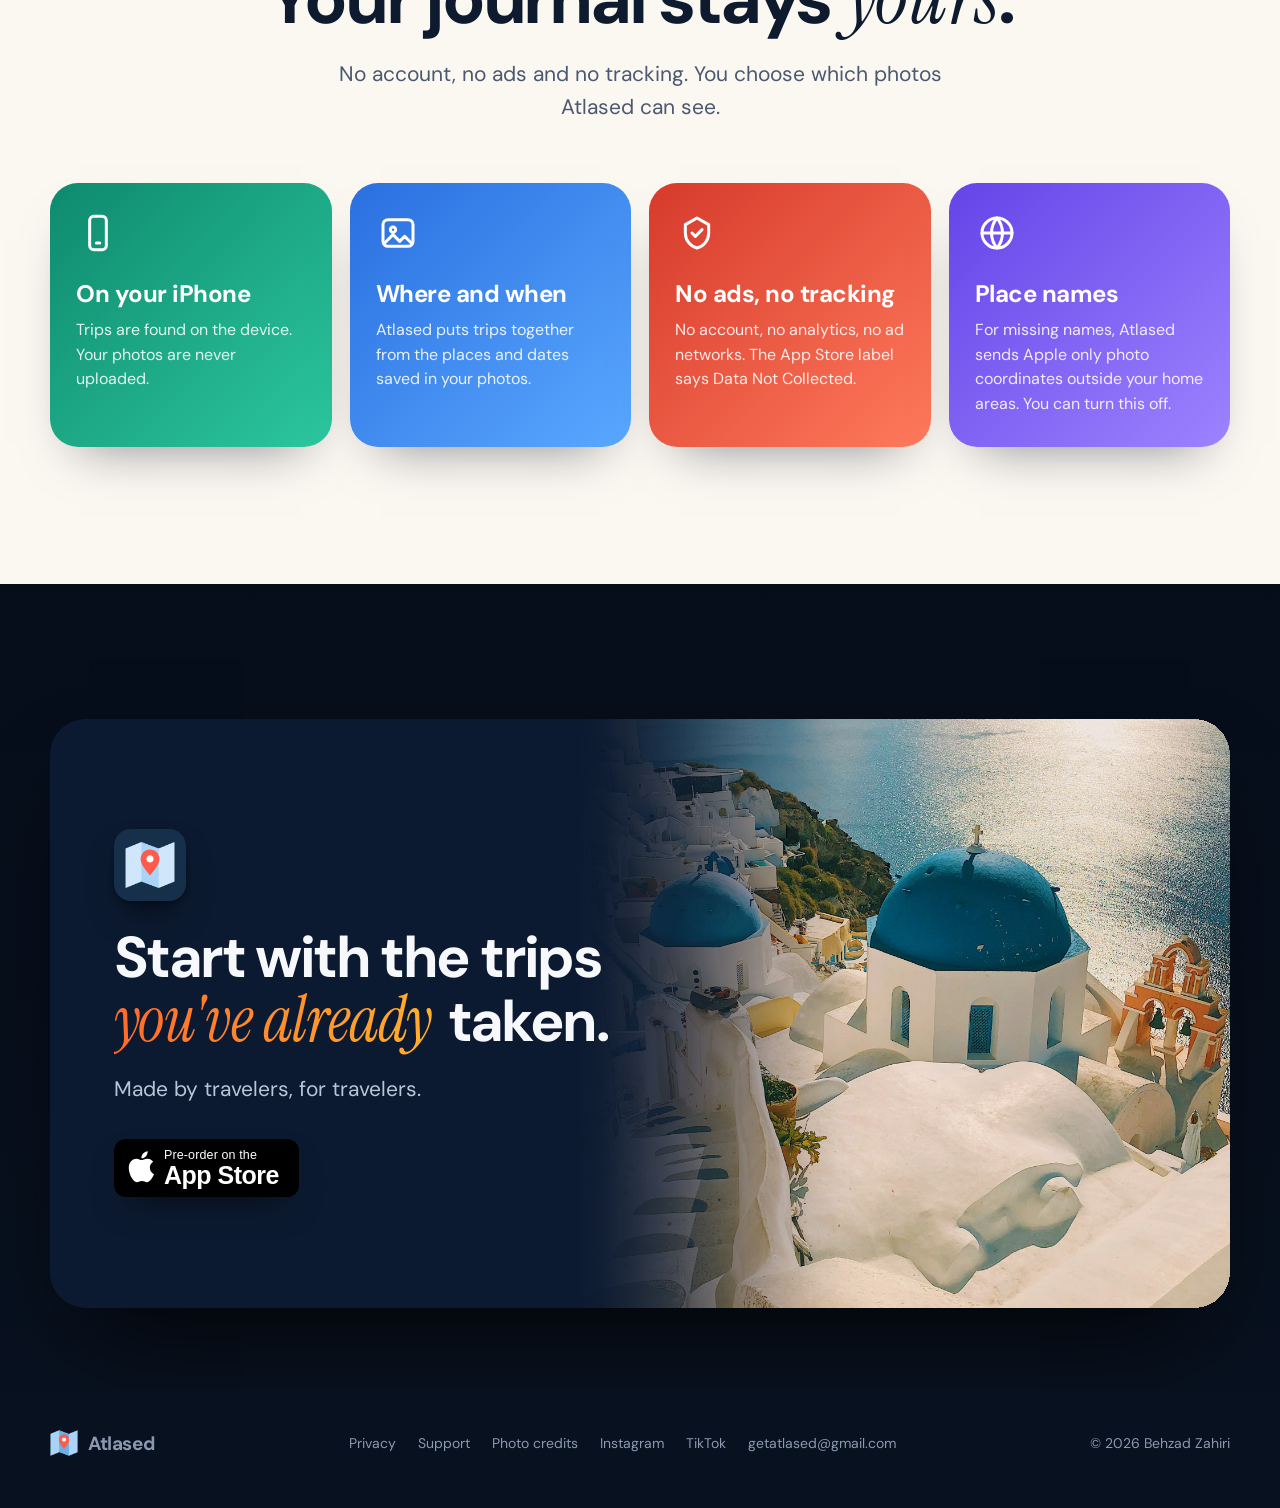
==== commit 0d825acd: "Update the site for build 181: Journeys, the journey page and Atlas New pictures and Atlas video fro" ====
--- a/index.html
+++ b/index.html
@@ -57,7 +57,7 @@
         </div>
         <div class="hero-phone" id="heroPhone">
           <div class="iphone"><i class="b1"></i><i class="b2"></i><i class="b3"></i><i class="b4"></i>
-            <div class="bezel"><div class="screen"><div class="reel reel-list" style="--reel-to:-60.016%"><div class="reel-view"><img class="reel-img" src="assets/reel/journeys-a.webp?v=3" alt="Atlased showing journeys it found from photos" width="840" height="3799" decoding="async"></div><img class="reel-head" src="assets/reel/journeys-head.png?v=4" alt="" width="840" height="315"><span class="reel-fade"></span><span class="reel-glass"></span><span class="reel-glass reel-search"></span><img class="reel-tab" src="assets/reel/tabbar.png?v=2" alt="" width="753" height="130"></div><span class="island"></span></div></div>
+            <div class="bezel"><div class="screen"><div class="reel reel-list" style="--reel-to:-60.016%"><div class="reel-view"><img class="reel-img" src="assets/reel/journeys-a.webp?v=3" alt="Atlased showing journeys it found from photos" width="840" height="3799" decoding="async"></div><img class="reel-head" src="assets/reel/journeys-head.png?v=5" alt="" width="840" height="315"><span class="reel-fade"></span><span class="reel-glass"></span><span class="reel-glass reel-search"></span><img class="reel-tab" src="assets/reel/tabbar.png?v=3" alt="" width="753" height="130"></div><span class="island"></span></div></div>
           </div>
         </div>
       </div>
@@ -78,7 +78,7 @@
       <div class="wrap story-grid">
         <div class="story-steps">
           <div class="step" data-step="0">
-            <div class="mstage" data-step="0" aria-hidden="true"><span class="tint c-orange on"></span><span class="dots"></span><div class="mphone iphone"><i class="b1"></i><i class="b2"></i><i class="b3"></i><i class="b4"></i><div class="bezel"><div class="screen"><div class="reel reel-list" style="--reel-to:-40.826%"><div class="reel-view"><img class="reel-img" src="assets/reel/journeys-b.webp?v=3" alt="" width="840" height="2567" decoding="async"></div><img class="reel-head" src="assets/reel/journeys-head.png?v=4" alt="" width="840" height="315"><span class="reel-fade"></span><span class="reel-glass"></span><span class="reel-glass reel-search"></span><img class="reel-tab" src="assets/reel/tabbar.png?v=2" alt="" width="753" height="130"></div><span class="island"></span></div></div></div></div>
+            <div class="mstage" data-step="0" aria-hidden="true"><span class="tint c-orange on"></span><span class="dots"></span><div class="mphone iphone"><i class="b1"></i><i class="b2"></i><i class="b3"></i><i class="b4"></i><div class="bezel"><div class="screen"><div class="reel reel-list" style="--reel-to:-40.826%"><div class="reel-view"><img class="reel-img" src="assets/reel/journeys-b.webp?v=3" alt="" width="840" height="2567" decoding="async"></div><img class="reel-head" src="assets/reel/journeys-head.png?v=5" alt="" width="840" height="315"><span class="reel-fade"></span><span class="reel-glass"></span><span class="reel-glass reel-search"></span><img class="reel-tab" src="assets/reel/tabbar.png?v=3" alt="" width="753" height="130"></div><span class="island"></span></div></div></div></div>
             <div class="inner">
               <div class="num c-orange">1</div>
               <h3>Tap once. <span class="serif t-orange">Watch</span> your trips appear.</h3>
@@ -87,7 +87,7 @@
             </div>
           </div>
           <div class="step" data-step="1">
-            <div class="mstage" data-step="1" aria-hidden="true"><span class="tint c-teal on"></span><span class="dots"></span><div class="mphone iphone"><i class="b1"></i><i class="b2"></i><i class="b3"></i><i class="b4"></i><div class="bezel"><div class="screen"><div class="reel reel-sheet" style="--reel-to:-30.966%"><div class="reel-view"><img class="reel-img" src="assets/reel/journey.webp?v=3" alt="" width="840" height="2154" decoding="async"></div><img class="reel-head" src="assets/reel/journey-head.png?v=2" alt="" width="840" height="276"></div><span class="island"></span></div></div></div></div>
+            <div class="mstage" data-step="1" aria-hidden="true"><span class="tint c-teal on"></span><span class="dots"></span><div class="mphone iphone"><i class="b1"></i><i class="b2"></i><i class="b3"></i><i class="b4"></i><div class="bezel"><div class="screen"><div class="reel reel-sheet" style="--reel-to:-30.966%"><div class="reel-view"><img class="reel-img" src="assets/reel/journey.webp?v=4" alt="" width="840" height="2154" decoding="async"></div><img class="reel-head" src="assets/reel/journey-head.png?v=3" alt="" width="840" height="276"></div><span class="island"></span></div></div></div></div>
             <div class="inner">
               <div class="num c-teal">2</div>
               <h3>Every journey, <span class="serif t-teal">in order</span>.</h3>
@@ -96,11 +96,11 @@
             </div>
           </div>
           <div class="step" data-step="2">
-            <div class="mstage" data-step="2" aria-hidden="true"><span class="tint c-sky on"></span><span class="dots"></span><div class="mphone iphone"><i class="b1"></i><i class="b2"></i><i class="b3"></i><i class="b4"></i><div class="bezel"><div class="screen"><img src="assets/img/atlas.jpg?v=6" alt=""><video class="vid" src="assets/video/atlas.mp4?v=4" poster="assets/img/atlas.jpg?v=6" muted loop playsinline preload="none" disablepictureinpicture disableremoteplayback aria-hidden="true"></video><span class="island"></span></div></div></div></div>
+            <div class="mstage" data-step="2" aria-hidden="true"><span class="tint c-sky on"></span><span class="dots"></span><div class="mphone iphone"><i class="b1"></i><i class="b2"></i><i class="b3"></i><i class="b4"></i><div class="bezel"><div class="screen"><img src="assets/img/atlas.jpg?v=7" alt=""><video class="vid" src="assets/video/atlas.mp4?v=5" poster="assets/img/atlas.jpg?v=7" muted loop playsinline preload="none" disablepictureinpicture disableremoteplayback aria-hidden="true"></video><span class="island"></span></div></div></div></div>
             <div class="inner">
               <div class="num c-sky">3</div>
               <h3>Your world, <span class="serif t-sky">lit up</span>.</h3>
-              <p>Every country and city you've reached, glowing on a 3D globe. See how much of the world is yours, and how many times you've been back.</p>
+              <p>Every country and city you've reached, glowing on a 3D globe. See how much of the world is yours. Open a country to see its cities and every visit.</p>
               <div class="tags"><span class="tag">3D globe</span><span class="tag">Countries &amp; cities</span><span class="tag">Wishlist</span></div>
             </div>
           </div>
@@ -110,9 +110,9 @@
             <span class="tint c-orange on"></span><span class="tint c-teal"></span><span class="tint c-sky"></span><span class="dots"></span>
             <div class="iphone"><i class="b1"></i><i class="b2"></i><i class="b3"></i><i class="b4"></i>
               <div class="bezel"><div class="screen">
-                <div class="reel reel-list sv on" data-step="0" style="--reel-to:-40.826%"><div class="reel-view"><img class="reel-img" src="assets/reel/journeys-b.webp?v=3" alt="" width="840" height="2567" decoding="async"></div><img class="reel-head" src="assets/reel/journeys-head.png?v=4" alt="" width="840" height="315"><span class="reel-fade"></span><span class="reel-glass"></span><span class="reel-glass reel-search"></span><img class="reel-tab" src="assets/reel/tabbar.png?v=2" alt="" width="753" height="130"></div>
-                <div class="reel reel-sheet sv" data-step="1" style="--reel-to:-30.966%"><div class="reel-view"><img class="reel-img" src="assets/reel/journey.webp?v=3" alt="" width="840" height="2154" decoding="async"></div><img class="reel-head" src="assets/reel/journey-head.png?v=2" alt="" width="840" height="276"></div>
-                <img class="sv" data-step="2" src="assets/img/atlas.jpg?v=6" alt=""><video class="vid sv" data-step="2" src="assets/video/atlas.mp4?v=4" poster="assets/img/atlas.jpg?v=6" muted loop playsinline preload="none" disablepictureinpicture disableremoteplayback aria-hidden="true"></video>
+                <div class="reel reel-list sv on" data-step="0" style="--reel-to:-40.826%"><div class="reel-view"><img class="reel-img" src="assets/reel/journeys-b.webp?v=3" alt="" width="840" height="2567" decoding="async"></div><img class="reel-head" src="assets/reel/journeys-head.png?v=5" alt="" width="840" height="315"><span class="reel-fade"></span><span class="reel-glass"></span><span class="reel-glass reel-search"></span><img class="reel-tab" src="assets/reel/tabbar.png?v=3" alt="" width="753" height="130"></div>
+                <div class="reel reel-sheet sv" data-step="1" style="--reel-to:-30.966%"><div class="reel-view"><img class="reel-img" src="assets/reel/journey.webp?v=4" alt="" width="840" height="2154" decoding="async"></div><img class="reel-head" src="assets/reel/journey-head.png?v=3" alt="" width="840" height="276"></div>
+                <img class="sv" data-step="2" src="assets/img/atlas.jpg?v=7" alt=""><video class="vid sv" data-step="2" src="assets/video/atlas.mp4?v=5" poster="assets/img/atlas.jpg?v=7" muted loop playsinline preload="none" disablepictureinpicture disableremoteplayback aria-hidden="true"></video>
                 <span class="island"></span>
               </div></div>
             </div>
@@ -122,8 +122,8 @@
               <div class="fc f3"><div class="in pillc"><span class="t-orange"><svg viewBox="0 0 24 24" fill="currentColor"><path d="M11 2.5l2 6.3 6.3 2-6.3 2-2 6.3-2-6.3-6.3-2 6.3-2z"/><path d="M19 14.5l.9 2.4 2.4.9-2.4.9-.9 2.4-.9-2.4-2.4-.9 2.4-.9z"/></svg></span>12 journeys added</div></div>
             </div>
             <div class="floats" data-step="1">
-              <div class="fc f1"><div class="in toast"><span class="ico c-teal"><svg viewBox="0 0 24 24" fill="currentColor"><path d="M21 16v-2l-8-5V3.5a1.5 1.5 0 0 0-3 0V9l-8 5v2l8-2.5V19l-2 1.5V22l3.5-1 3.5 1v-1.5L13 19v-5.5z"/></svg></span><span><b>JFK → IST</b><small>Flew out · Sep 2</small></span></div></div>
-              <div class="fc f2"><div class="in toast stay"><img src="assets/postcards/tr-istanbul.jpg" alt=""><span><b>Istanbul · 2 nights</b><small>Hotel from your calendar</small></span></div></div>
+              <div class="fc f1"><div class="in toast"><span class="ico c-teal"><svg viewBox="0 0 24 24" fill="currentColor"><path d="M21 16v-2l-8-5V3.5a1.5 1.5 0 0 0-3 0V9l-8 5v2l8-2.5V19l-2 1.5V22l3.5-1 3.5 1v-1.5L13 19v-5.5z"/></svg></span><span><b>ATL → IST</b><small>Flew out · Sep 1</small></span></div></div>
+              <div class="fc f2"><div class="in toast stay"><img src="assets/postcards/tr-istanbul.jpg" alt=""><span><b>Istanbul · 3 nights</b><small>Hotel from your calendar</small></span></div></div>
               <div class="fc f3"><div class="in pillc route"><i></i>Istanbul<em>→</em>Göreme<em>→</em>Dubai</div></div>
             </div>
             <div class="floats" data-step="2">
@@ -189,7 +189,7 @@
         <div class="copy rv">
           <span class="eyebrow t-orange">Year in travel</span>
           <h2>Your year, <span class="serif grad">wrapped</span>.</h2>
-          <p class="sub" style="margin-inline:0;color:var(--mist)">See your flight highlights and share a picture of your year, made for your Stories.</p>
+          <p class="sub" style="margin-inline:0;color:var(--mist)">Recap draws every route you took this year on one map. See your flight highlights and share a picture of your year, made for your Stories.</p>
           <ul class="list">
             <li><span class="dotc" style="background:var(--orange)"></span><span><b>Countries &amp; cities</b> you reached</span></li>
             <li><span class="dotc" style="background:var(--teal)"></span><span><b>Every flag</b> you collected</span></li>
@@ -233,7 +233,7 @@
           <p class="sub muted">Share a journey as one picture: its map, every stop and its days. Pick the best photos from any trip and send them in one go, or turn them into an album in Photos.</p>
           <ul class="slist">
             <li><span class="dotc" style="background:var(--orange)"></span><span><b>Itinerary picture</b> with the title and dates you choose</span></li>
-            <li><span class="dotc" style="background:var(--teal)"></span><span><b>High resolution</b>, and the itinerary as text <span class="pro">Pro</span></span></li>
+            <li><span class="dotc" style="background:var(--teal)"></span><span><b>Itinerary as text</b> <span class="pro">Pro</span></span></li>
             <li><span class="dotc" style="background:var(--sky)"></span><span><b>Trip photos</b> to friends, or an album in Photos</span></li>
             <li><span class="dotc" style="background:var(--violet)"></span><span>Notes and photo details <b>stay private</b></span></li>
           </ul>
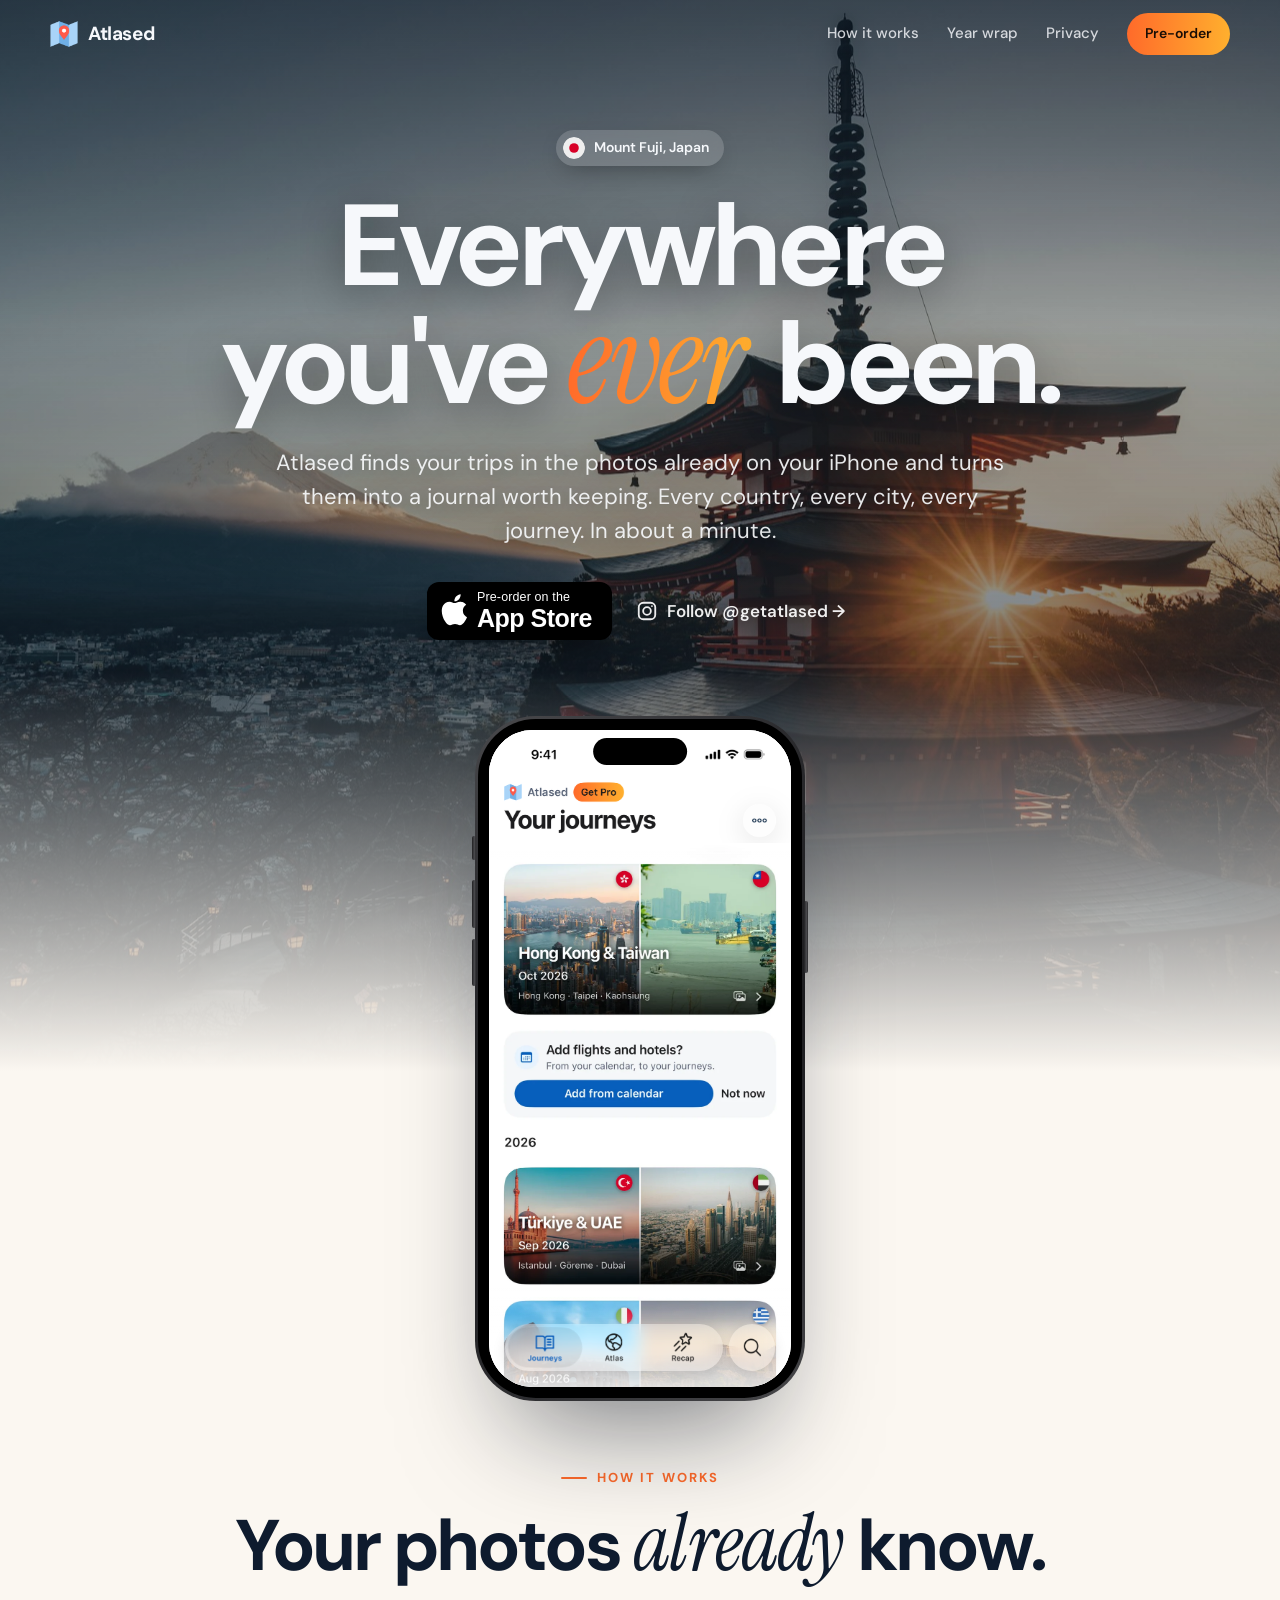
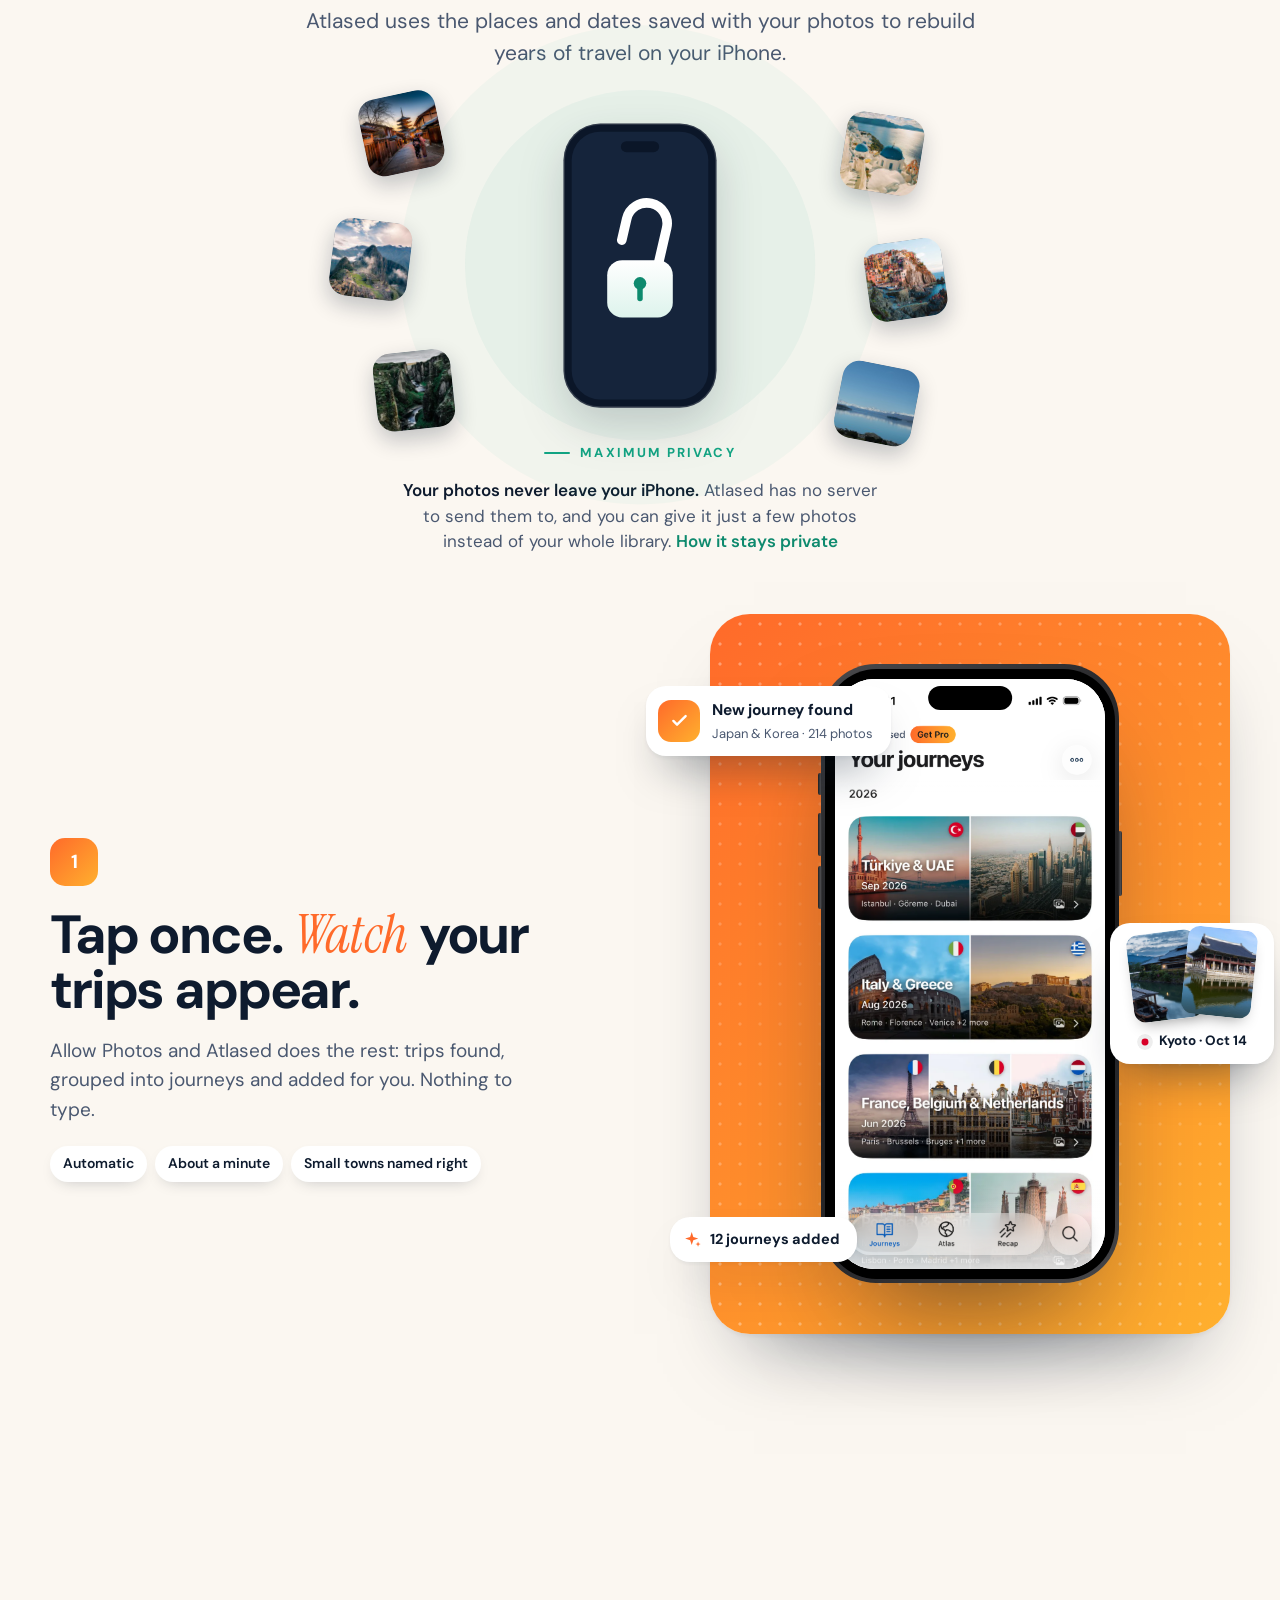
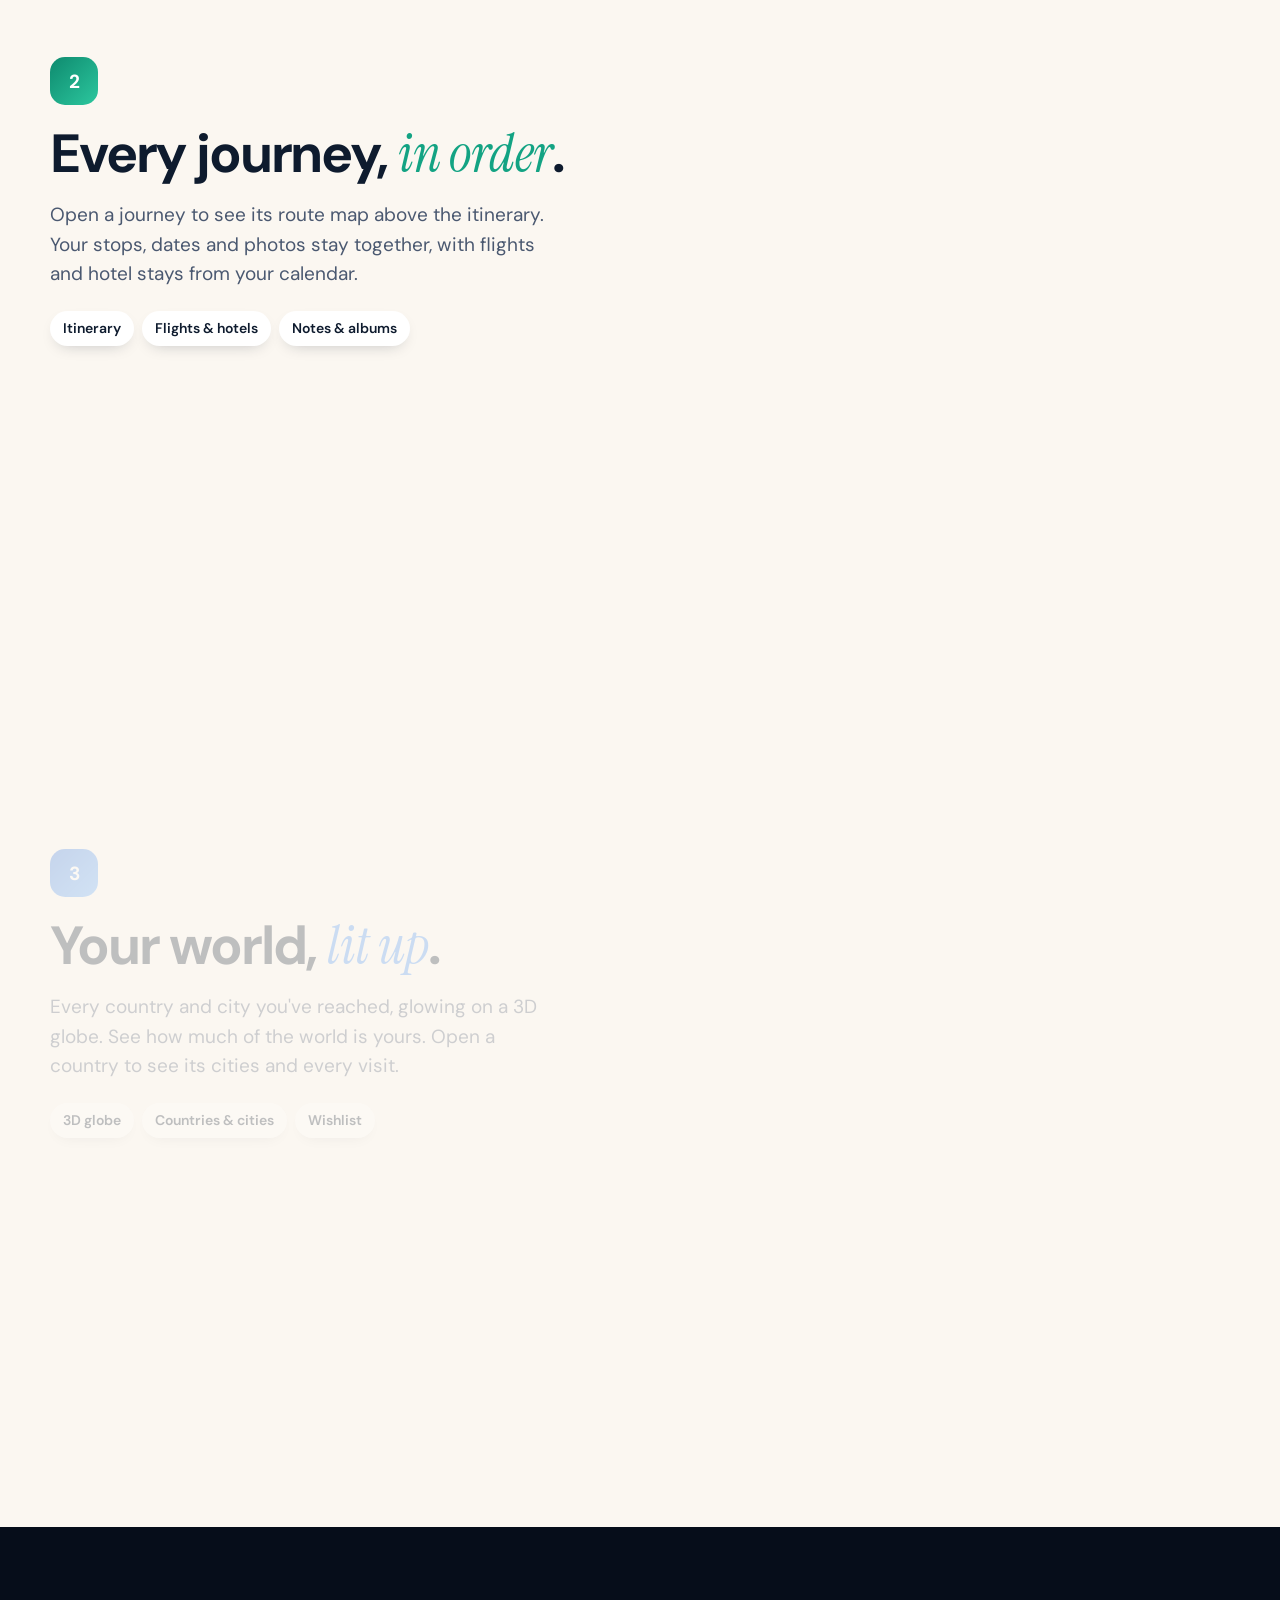
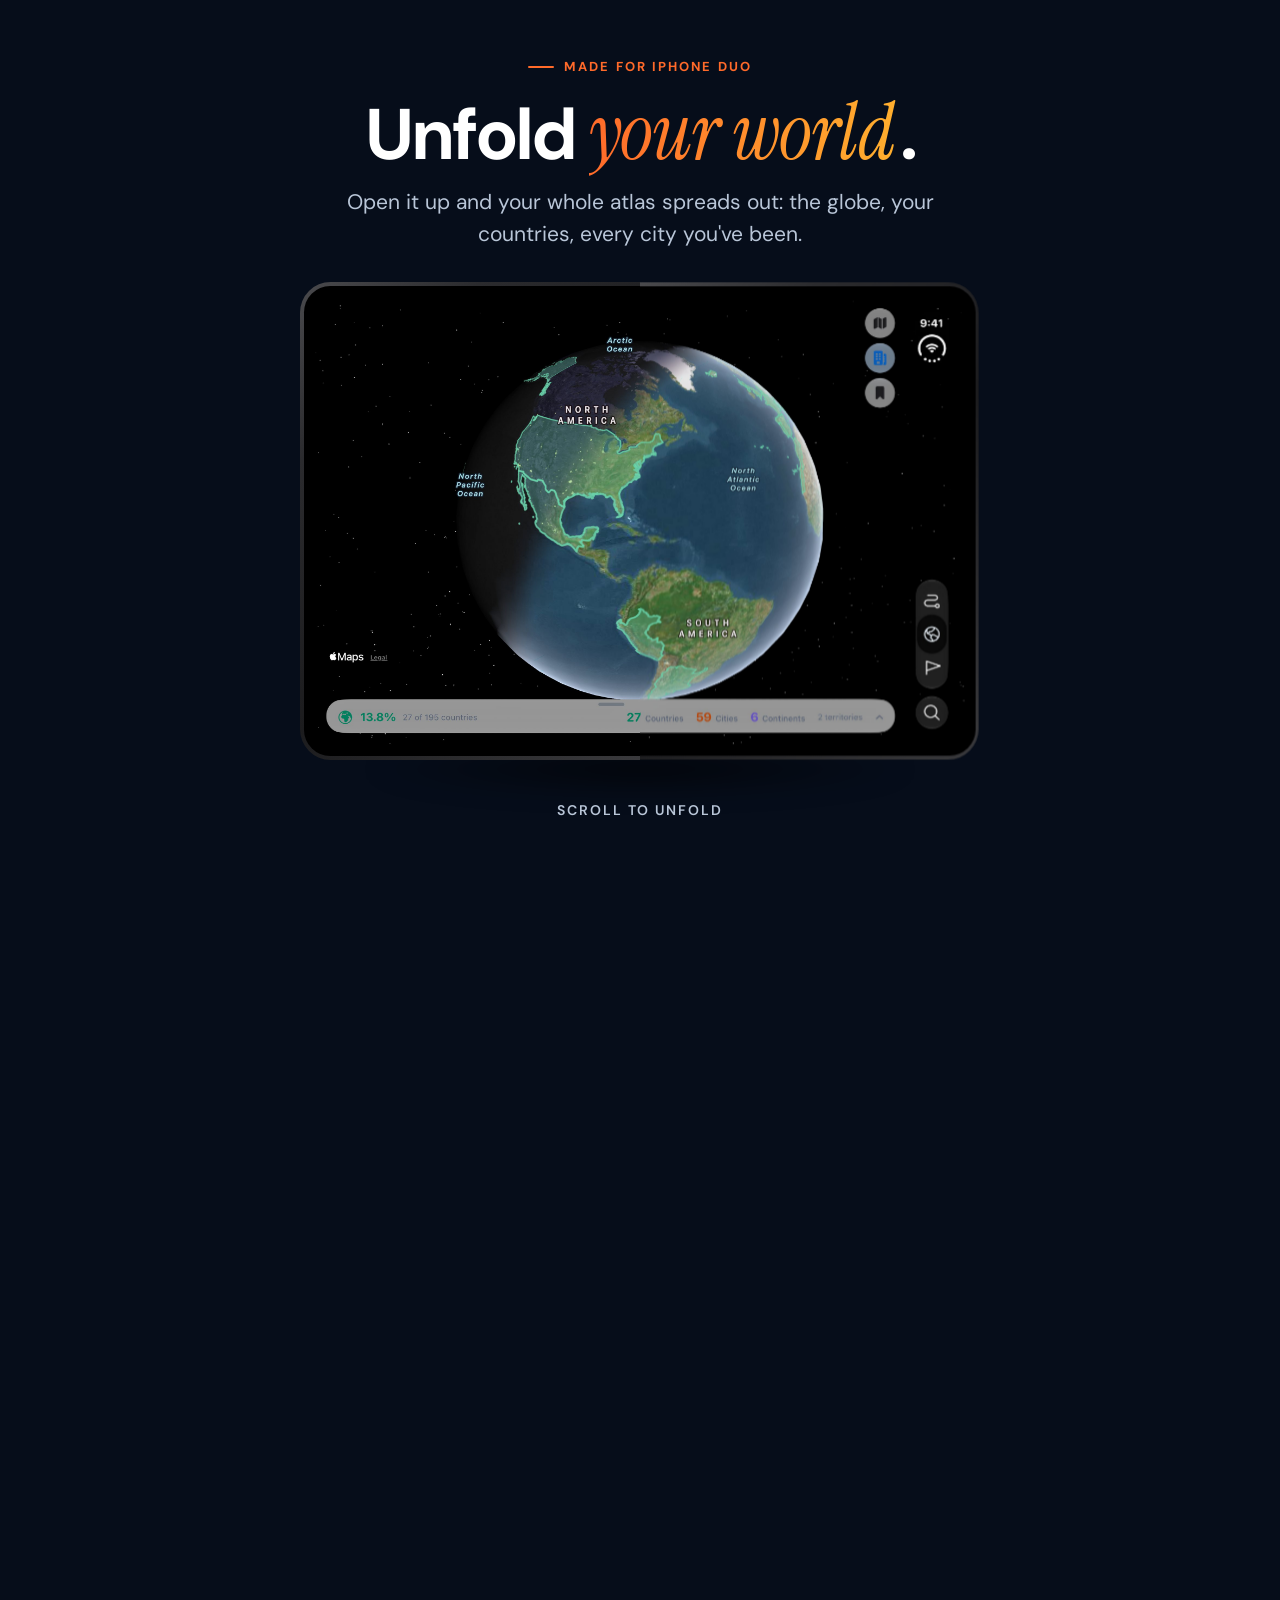
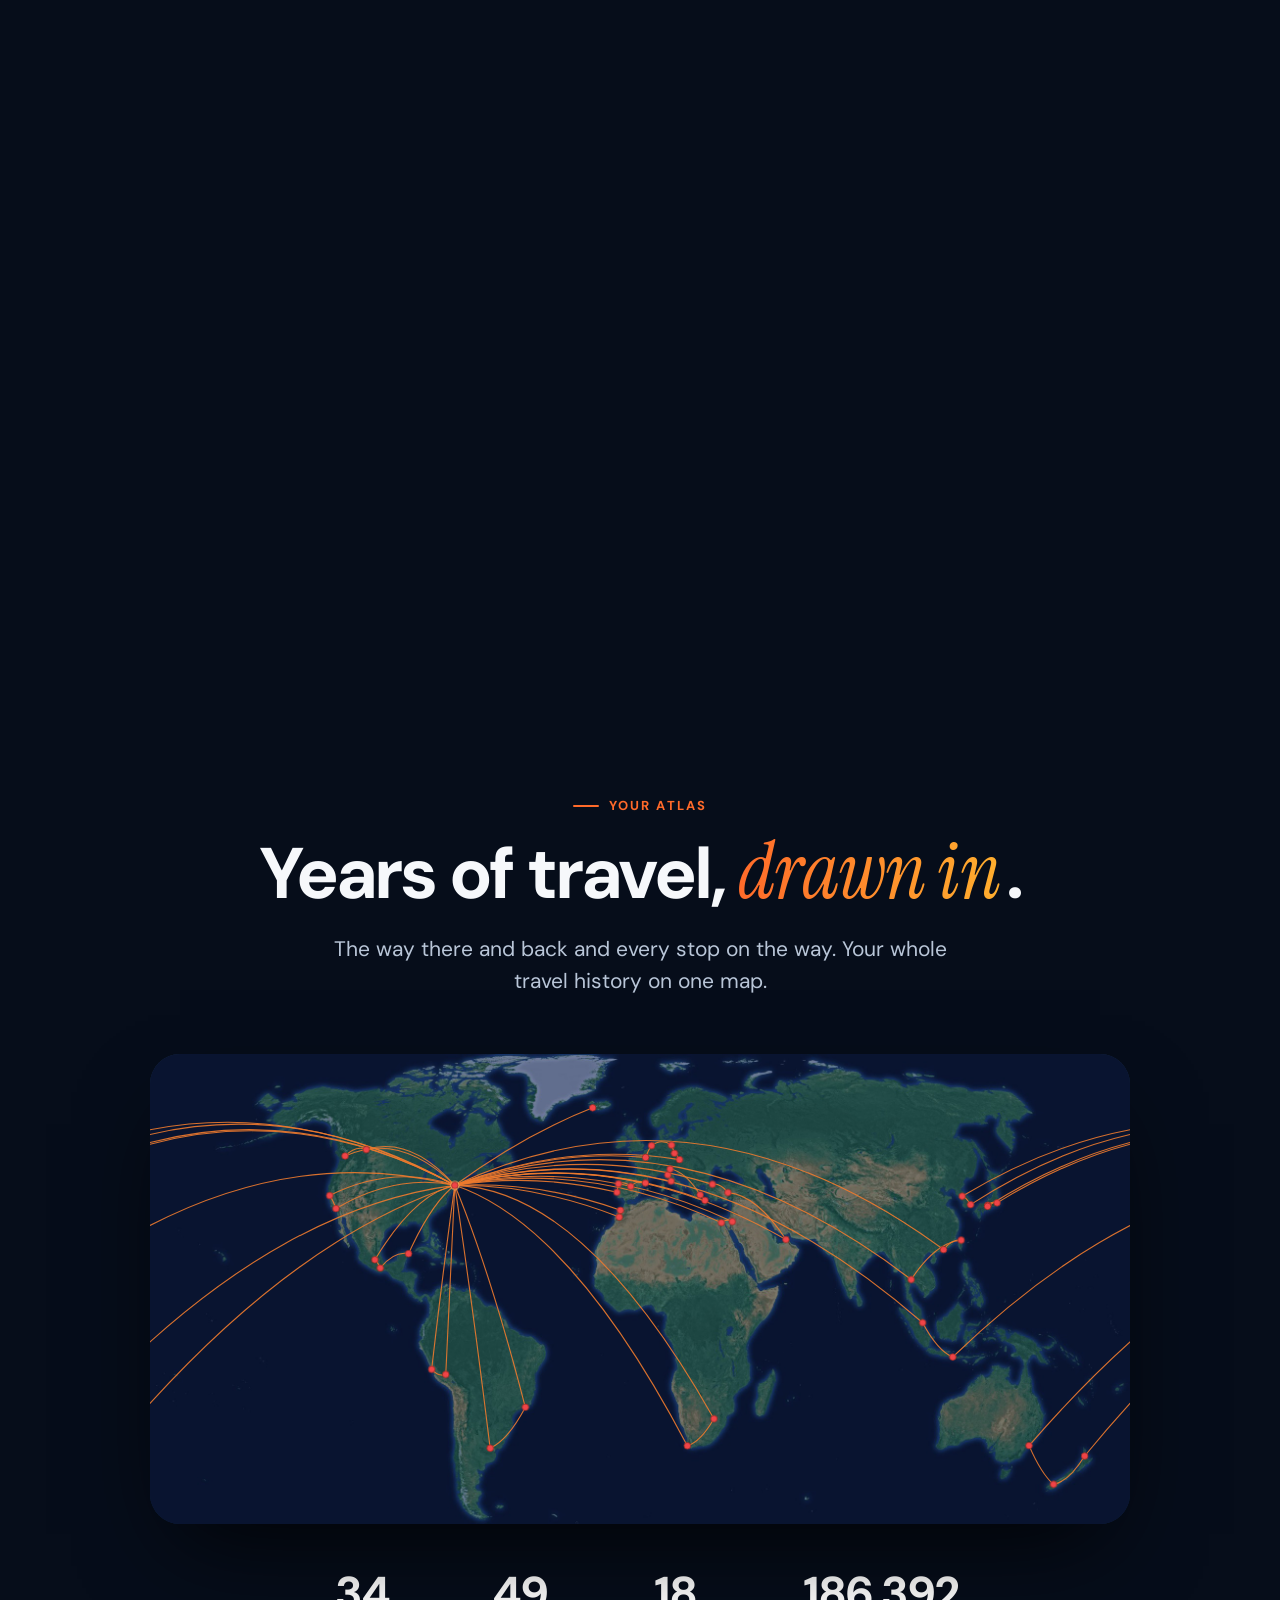
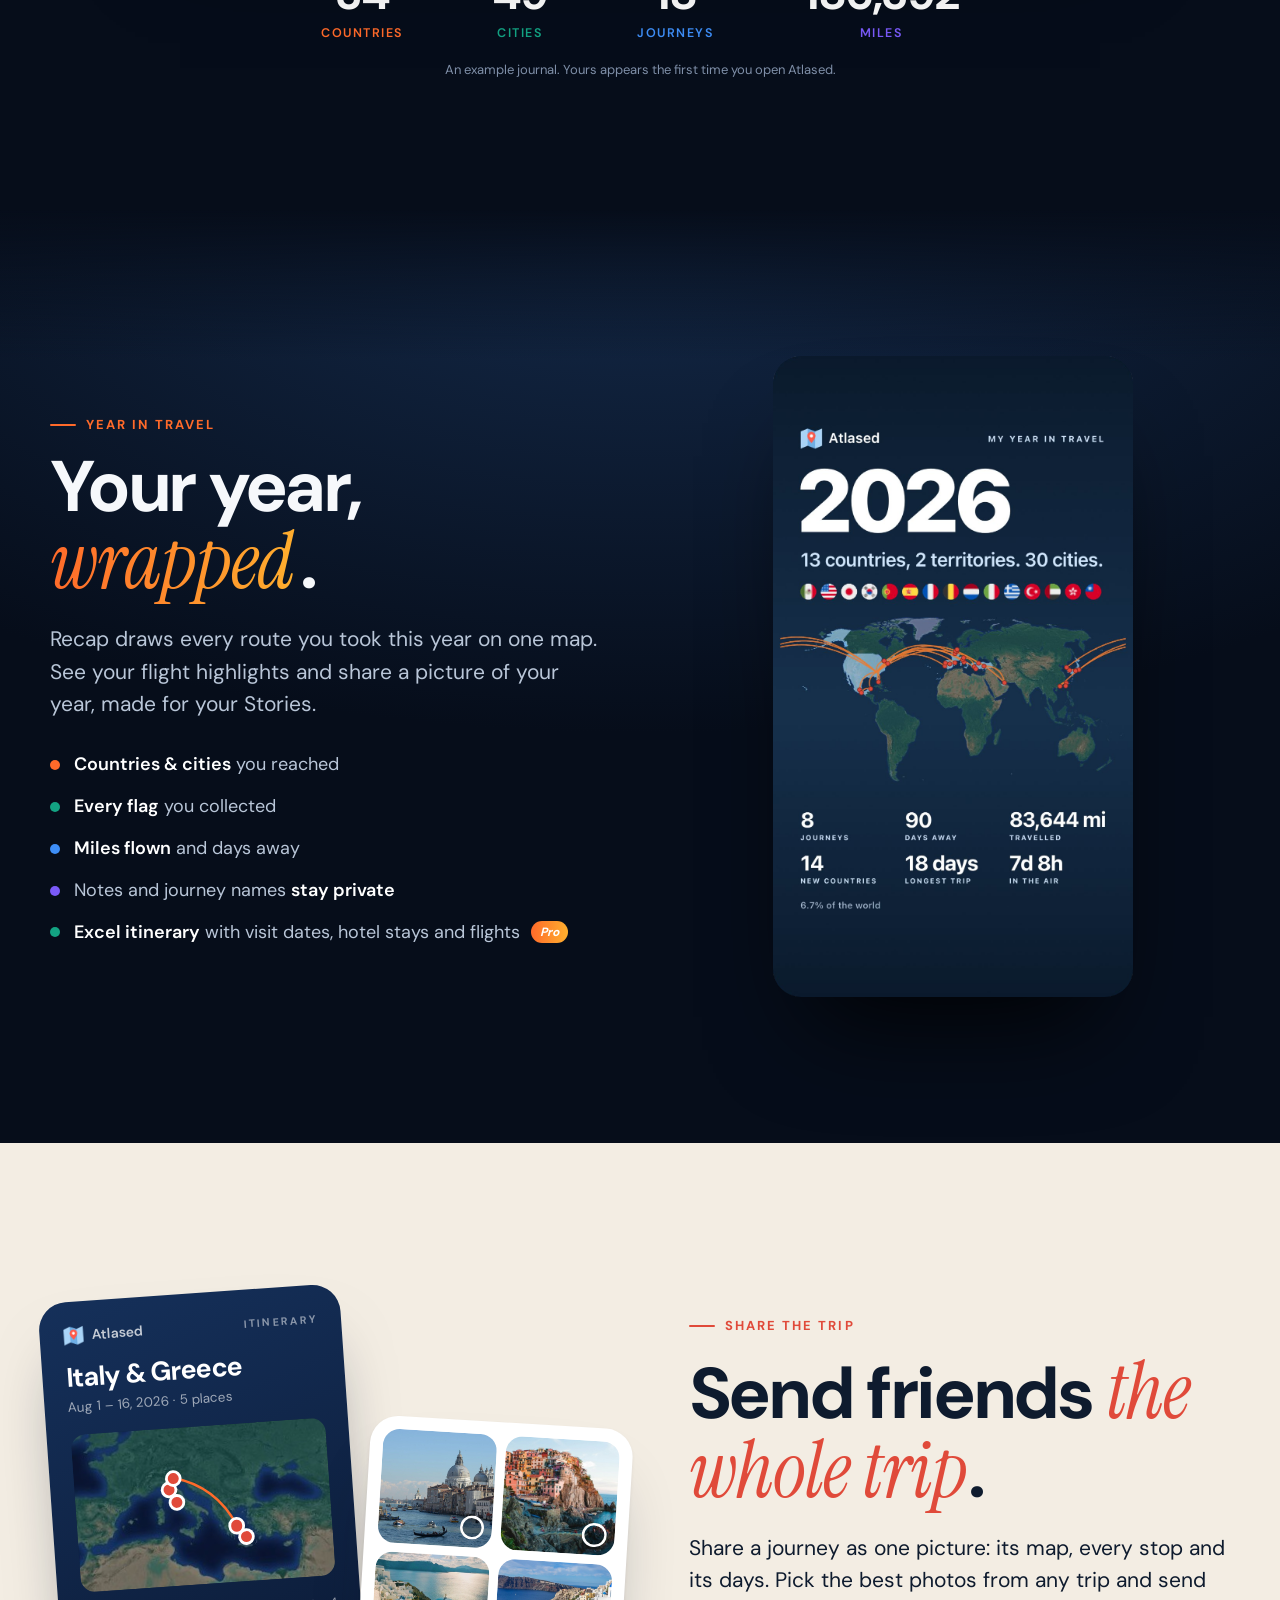
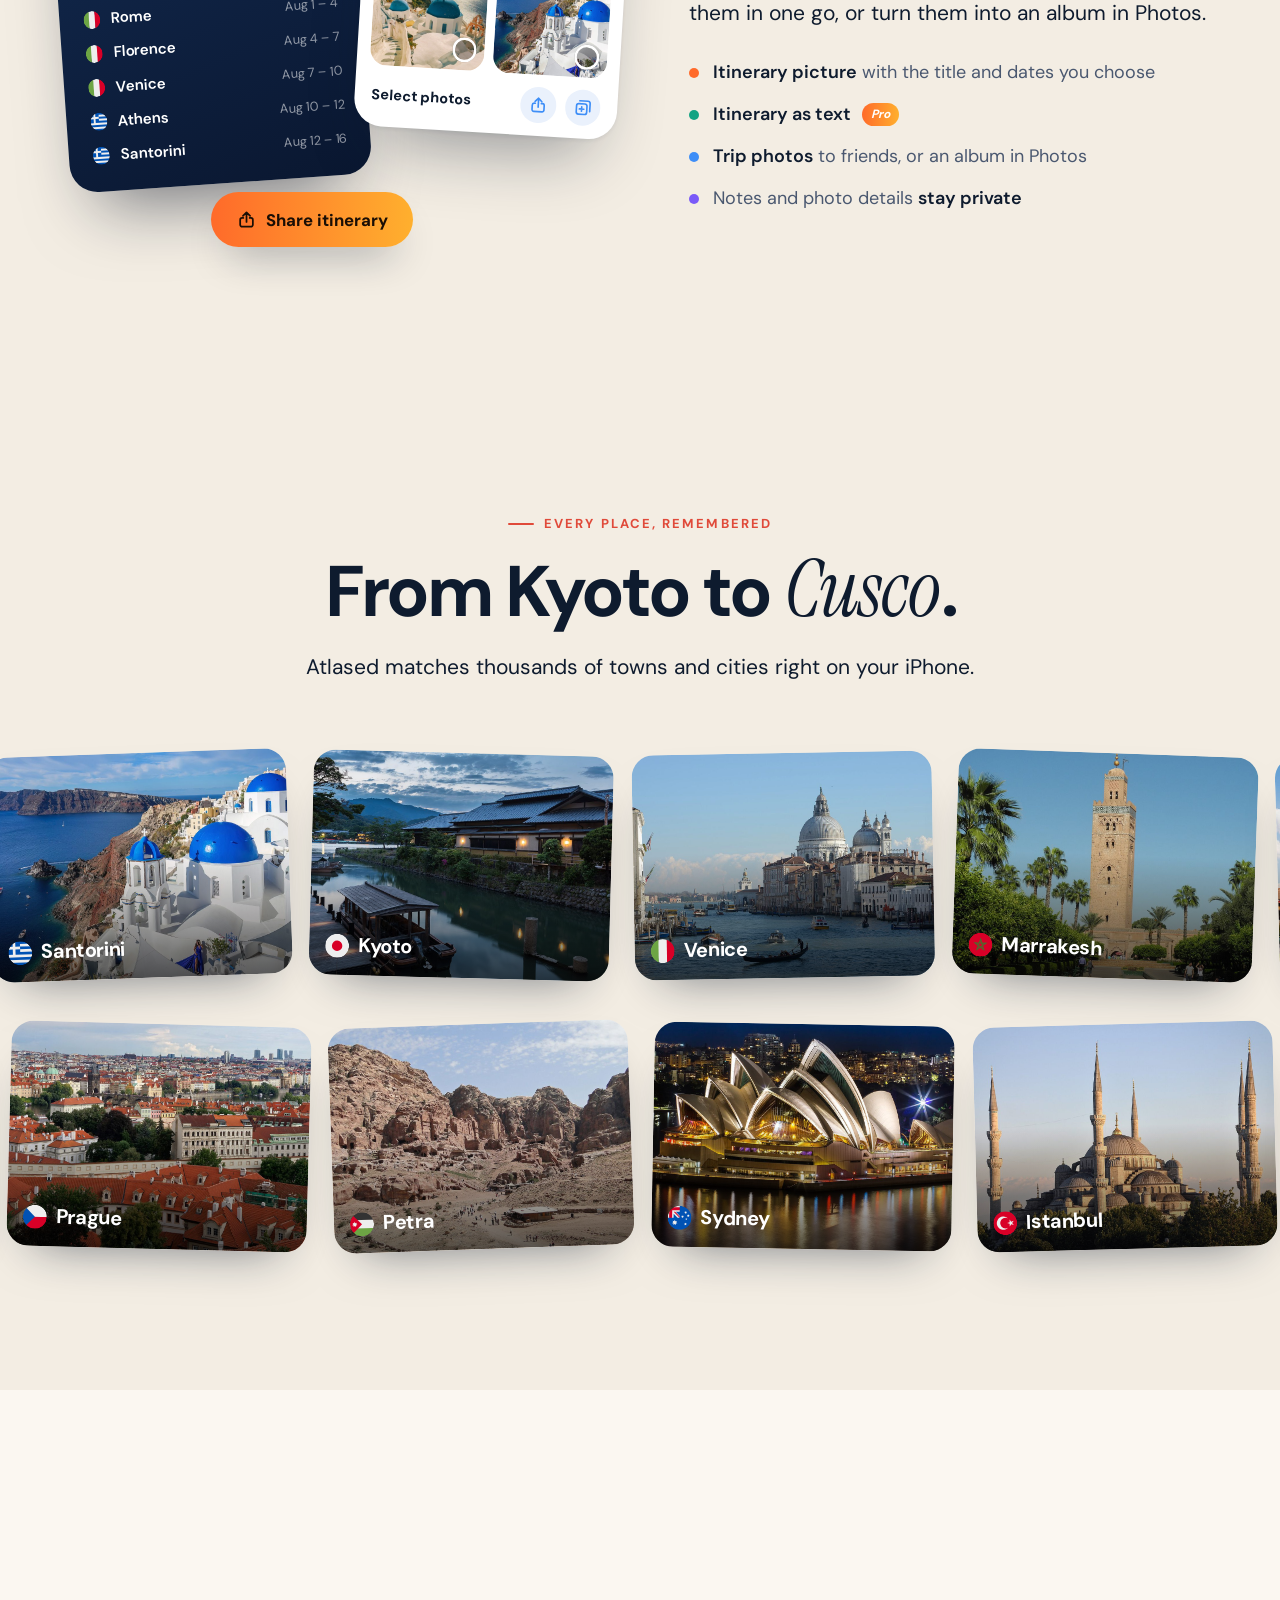
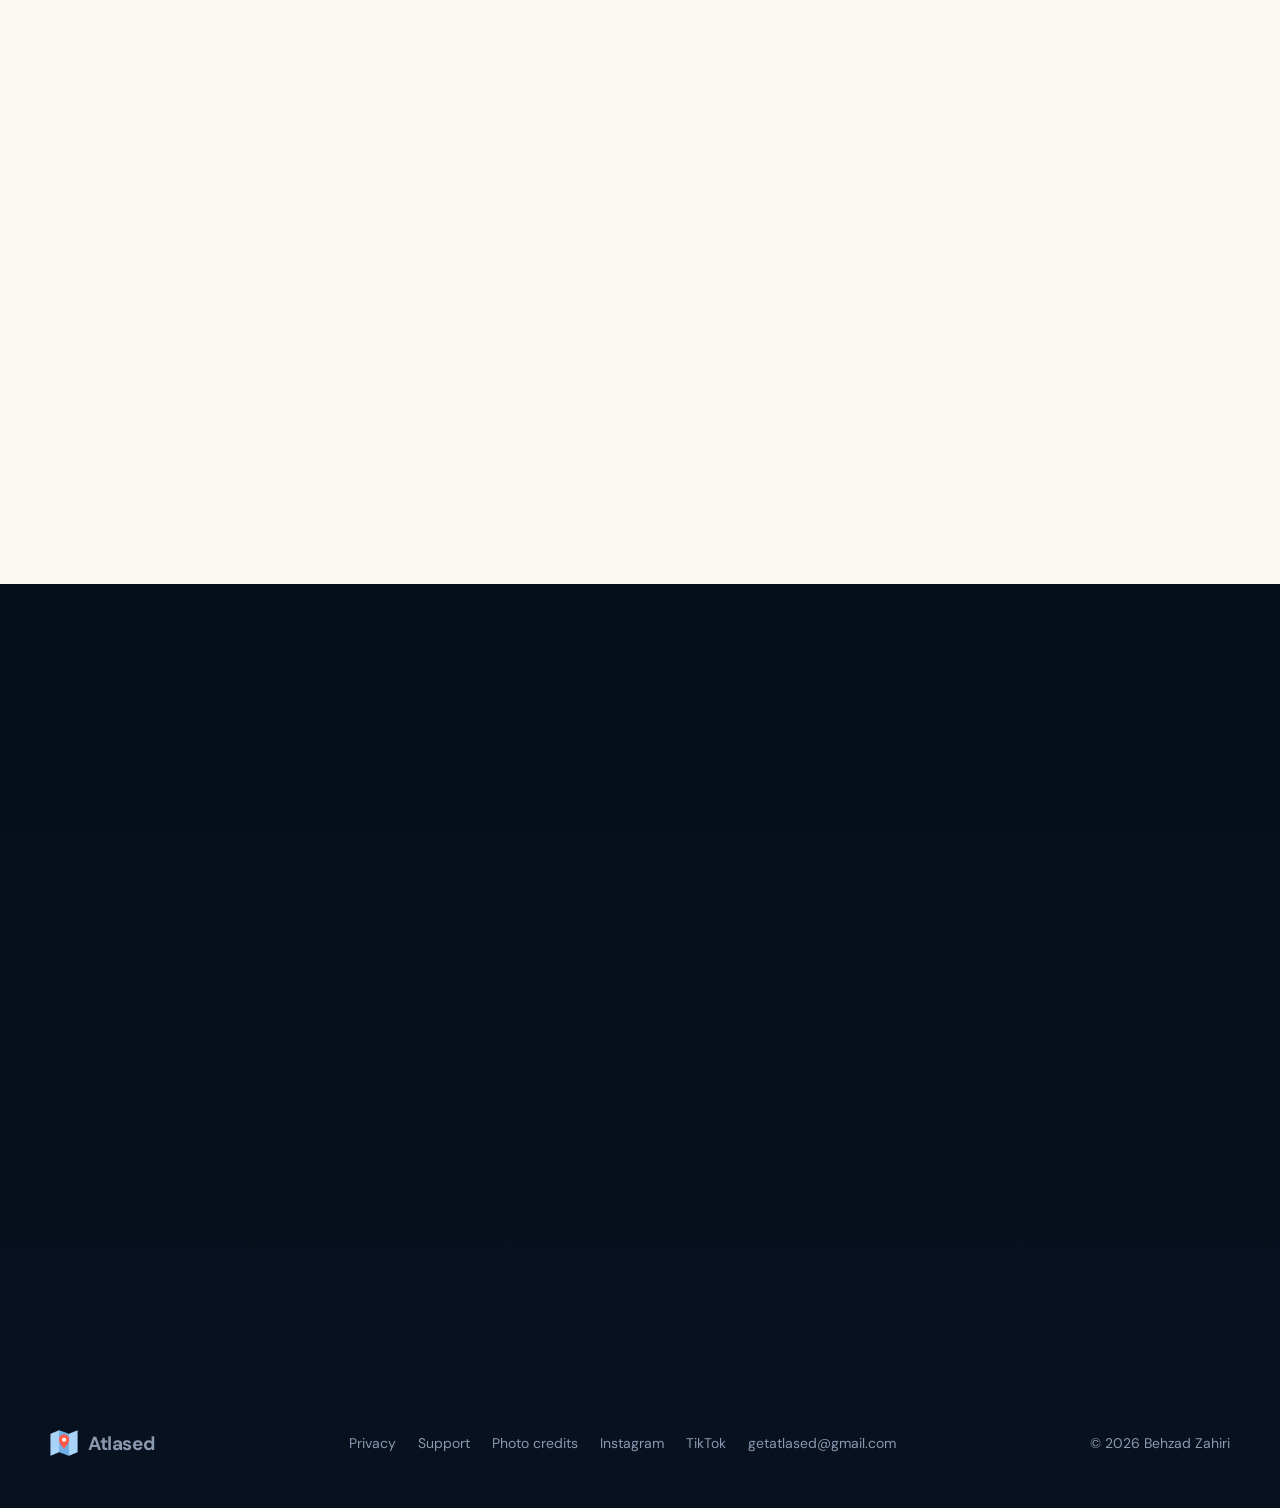
==== commit 70938695: "Draw the atlas map like the app's Recap map Routes take the shorter way round and bow toward the nea" ====
--- a/index.html
+++ b/index.html
@@ -18,7 +18,7 @@
   <link rel="preload" href="assets/photos/japan.jpg?v=2" as="image">
   <script>if(!matchMedia("(prefers-reduced-motion: reduce)").matches)document.documentElement.classList.add("js")</script>
   <meta name="apple-itunes-app" content="app-id=6831164710">
-  <link rel="stylesheet" href="assets/site.css?v=72">
+  <link rel="stylesheet" href="assets/site.css?v=73">
   <link rel="stylesheet" href="assets/phone.css?v=61">
 </head>
 <body>
@@ -324,6 +324,6 @@
       <span>© 2026 Behzad Zahiri</span>
     </div>
   </footer>
-  <script src="assets/site.js?v=72" defer></script>
+  <script src="assets/site.js?v=73" defer></script>
 </body>
 </html>
--- a/assets/site.css
+++ b/assets/site.css
@@ -324,14 +324,11 @@
 .map-card .map { position: relative; aspect-ratio: 1000 / 480; }
 .map-card .map > img { position: absolute; inset: 0; width: 100%; height: 100%; object-fit: cover; }
 .map-card svg { position: absolute; inset: 0; width: 100%; height: 100%; overflow: visible; }
-.route { fill: none; stroke: #FF9A4D; stroke-width: 1.5; stroke-linecap: round; opacity: .95; }
-.home-route { stroke: #FF7A3D; stroke-width: .9; opacity: .55; }
-.home-route.back { stroke: #FFB45E; opacity: .32; }
-.home-dot { fill: #fff; stroke: var(--orange); stroke-width: 2.4; }
-.home-pulse { fill: none; stroke: var(--sun); stroke-width: 1.5; transform-box: fill-box; transform-origin: center; animation: pulse 2.4s ease-out infinite; }
+/* As in the app's Recap map: one orange for every route, and red places with a dark rim. The script sets the widths. */
+#journeys .route { fill: none; stroke: #EE7A2E; stroke-linecap: round; opacity: .9; }
+#journeys .city { fill: #F04448; stroke: #8E2A1F; transform-box: fill-box; transform-origin: center; }
+#journeys .home-pulse { fill: none; stroke: #FFBF6E; transform-box: fill-box; transform-origin: center; animation: pulse 2.4s ease-out infinite; }
 @keyframes pulse { from { transform: scale(1); opacity: .9; } to { transform: scale(3.4); opacity: 0; } }
-.comet { fill: #FFE2B0; filter: drop-shadow(0 0 3px rgba(255,190,110,.9)); }
-.city { fill: var(--coral); stroke: #FFD6CC; stroke-width: .8; transform-box: fill-box; transform-origin: center; }
 .stats { display: flex; justify-content: center; gap: clamp(36px, 7vw, 110px); margin-top: 46px; }
 .stat { text-align: center; }
 .stat b { display: block; font-size: clamp(30px, 3.6vw, 46px); color: #fff; letter-spacing: -0.04em; line-height: 1; font-variant-numeric: tabular-nums; }
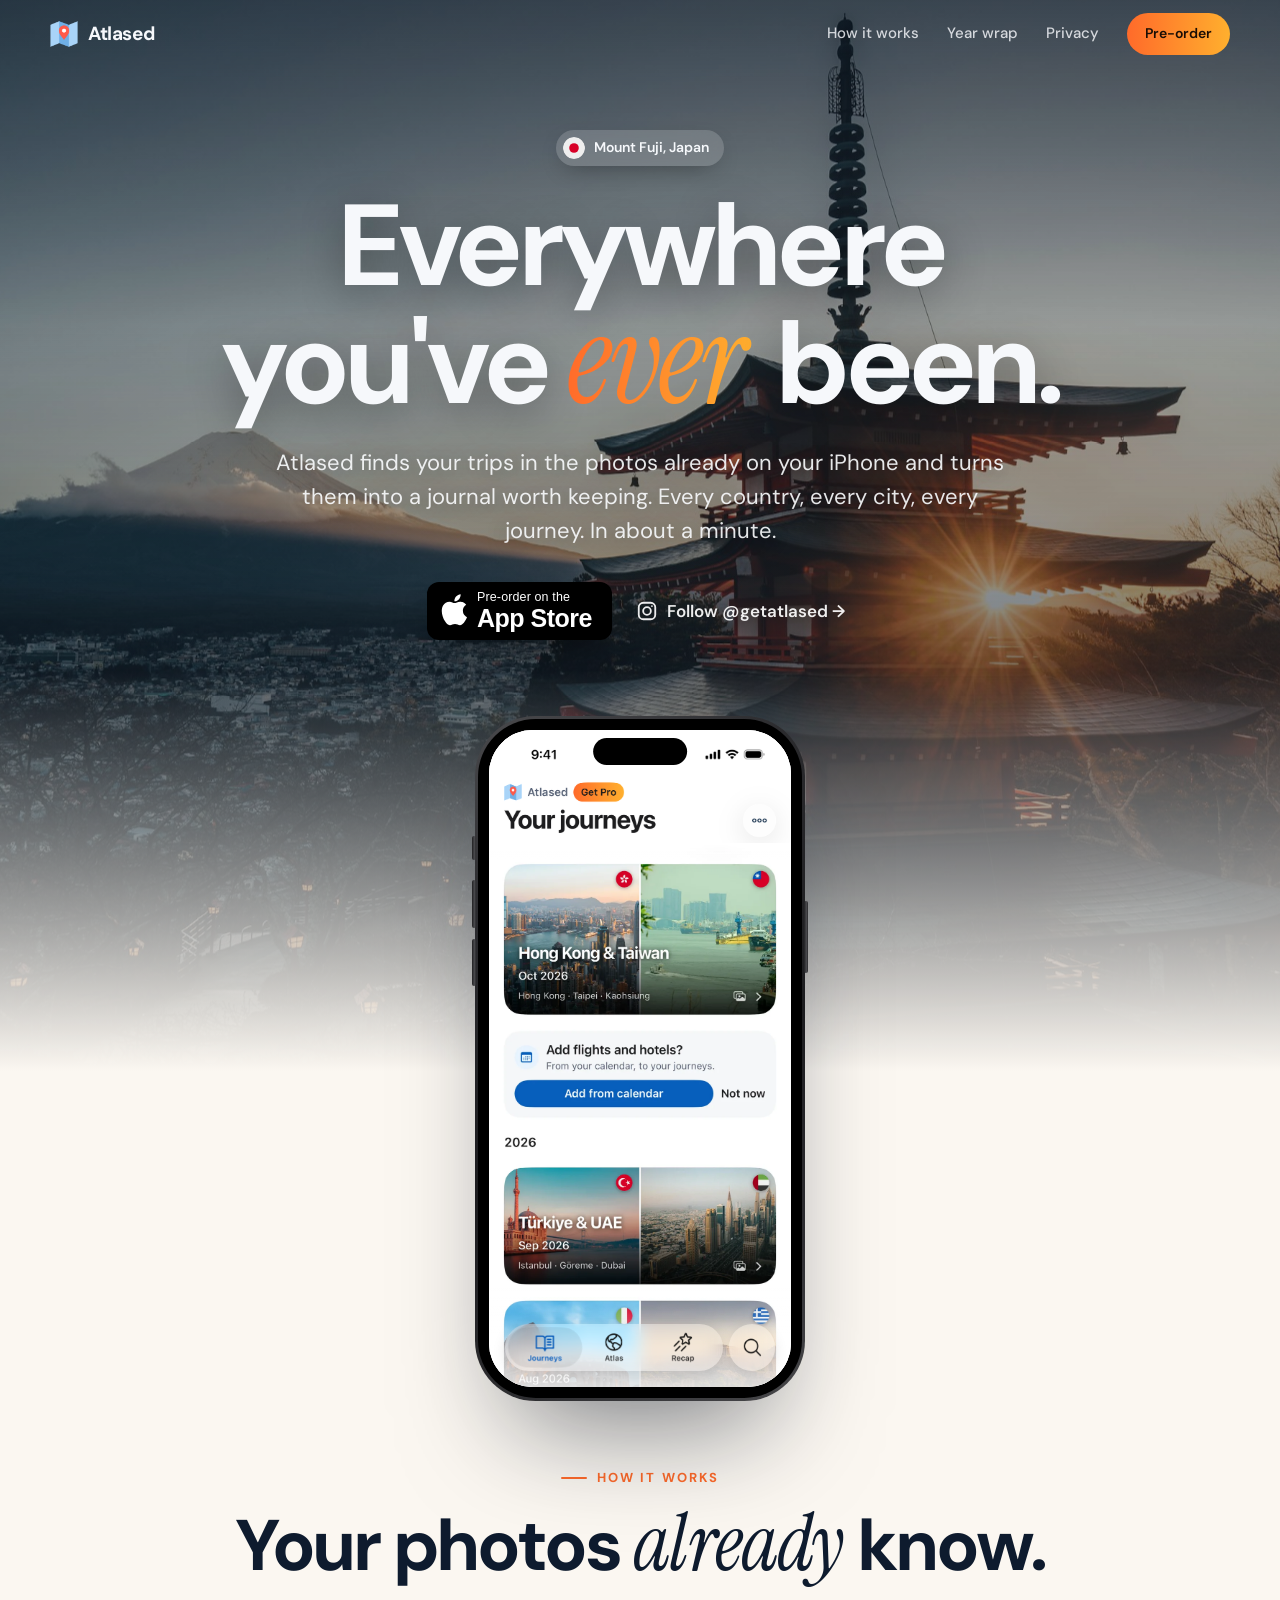
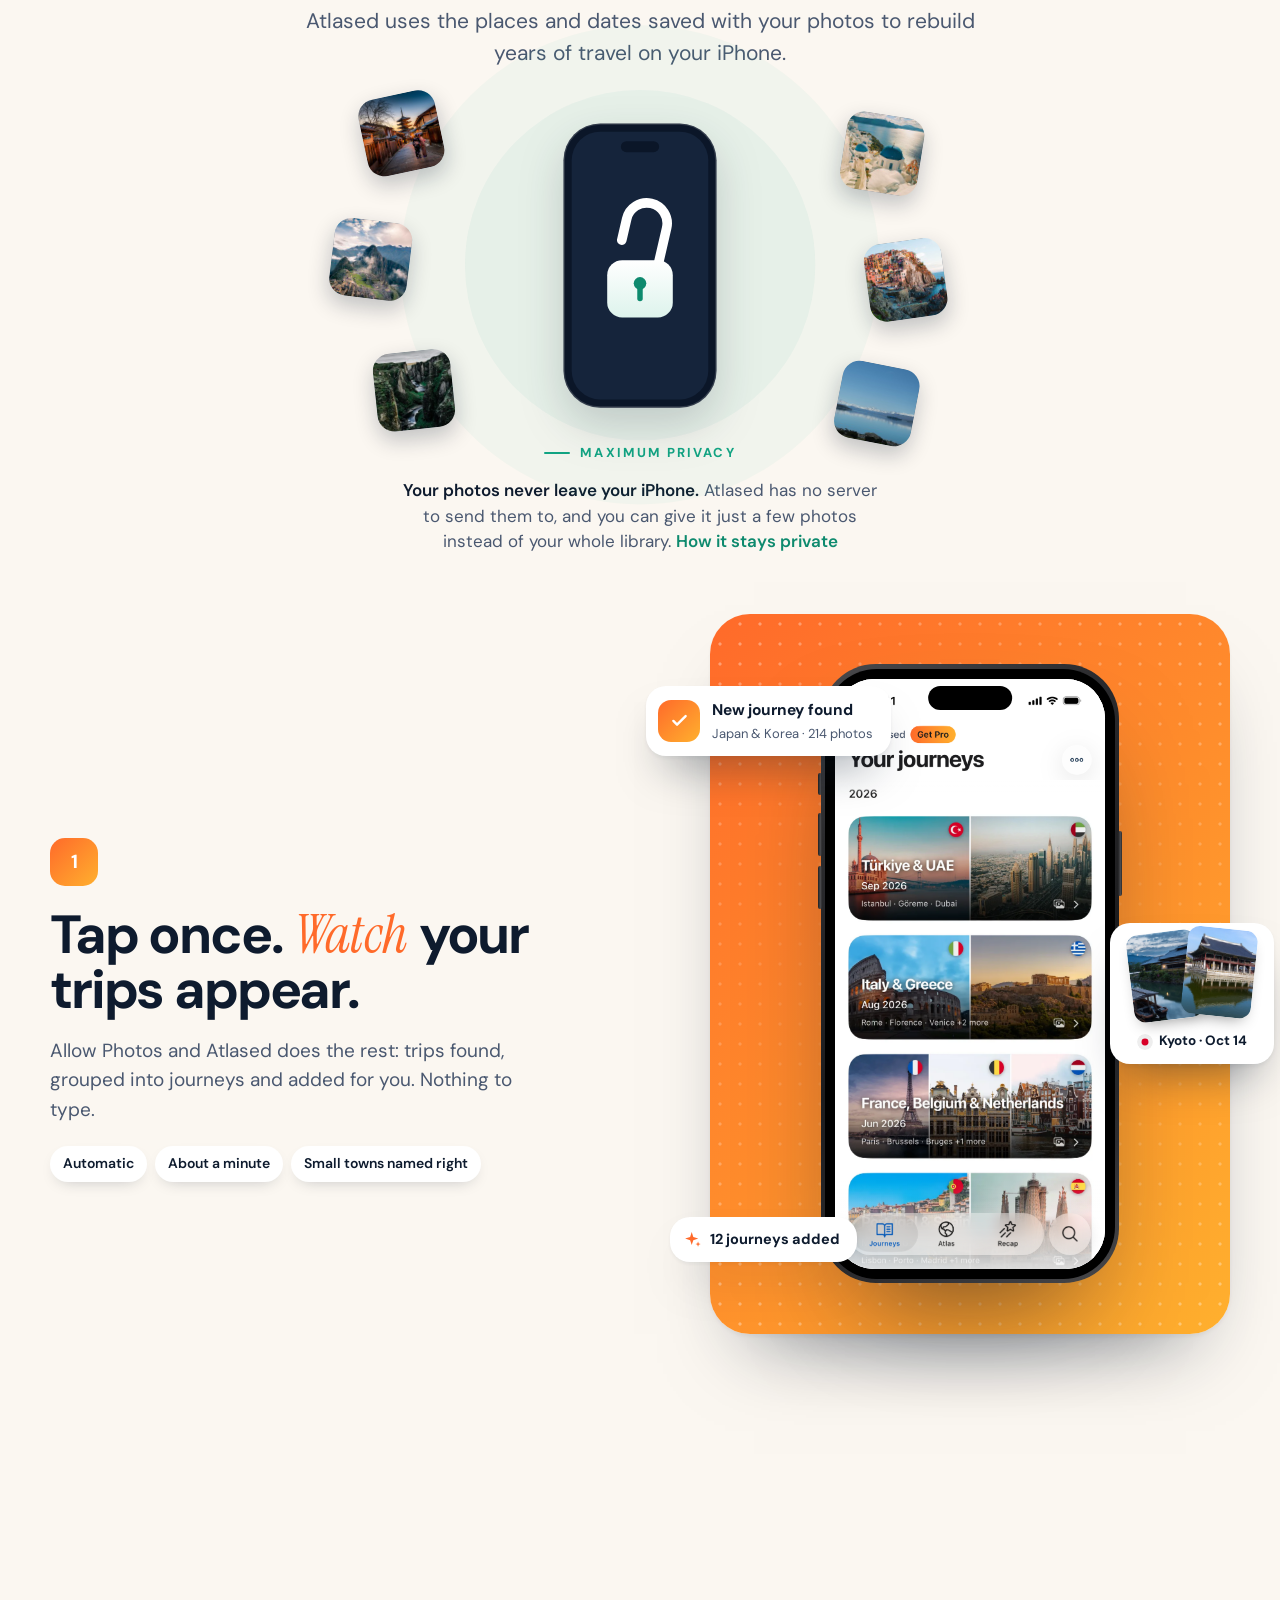
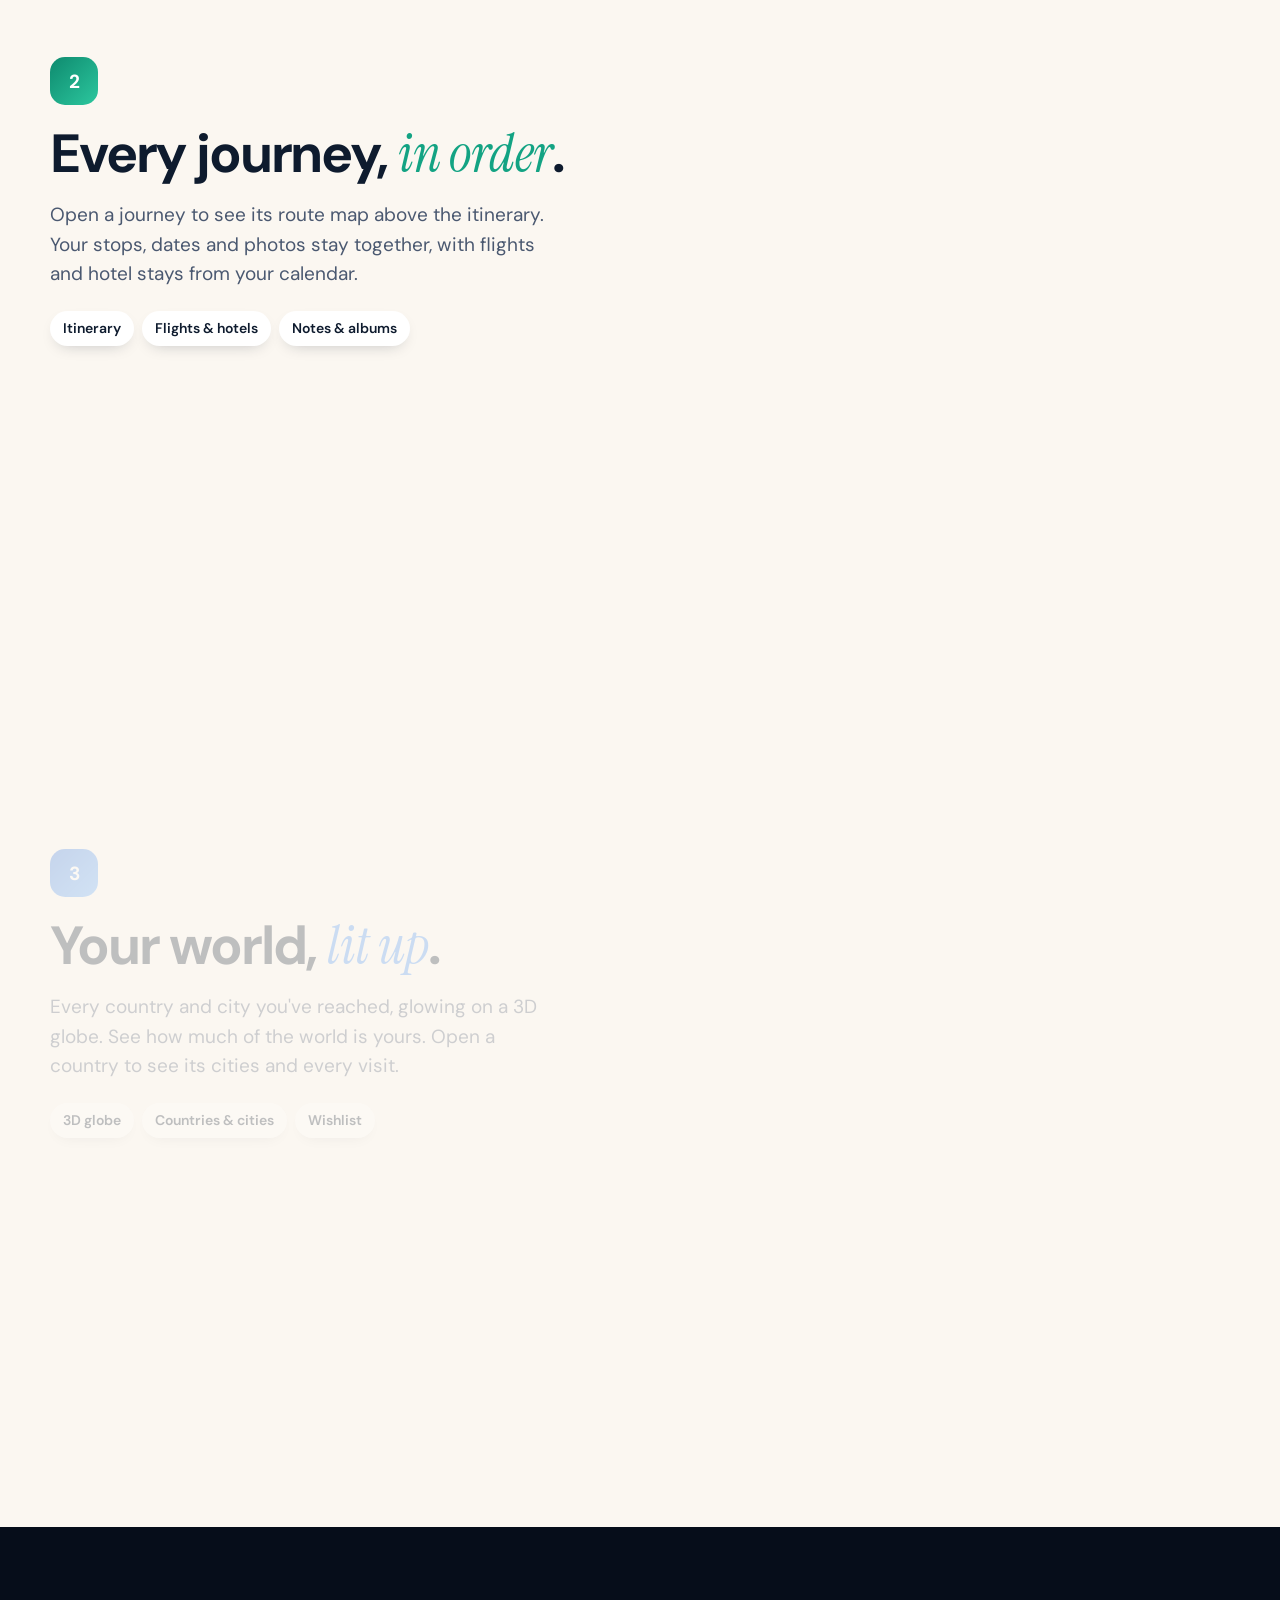
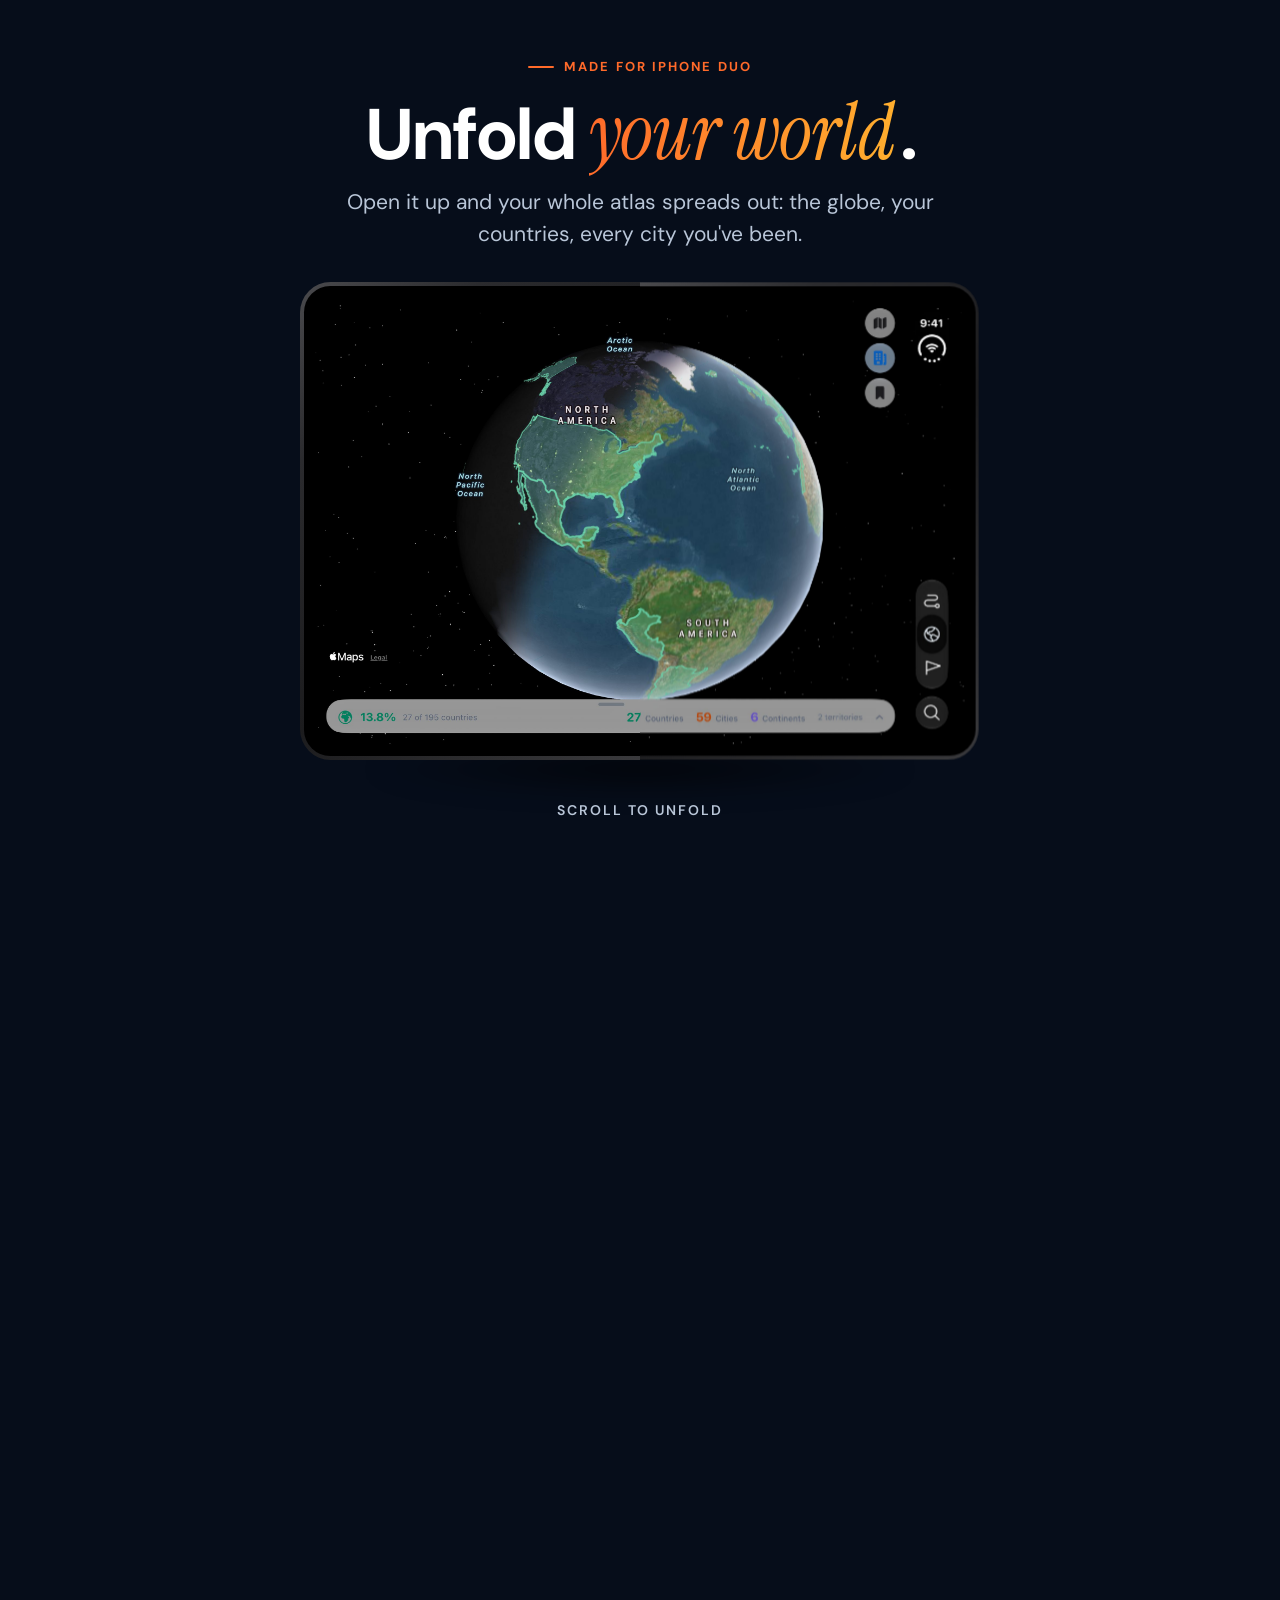
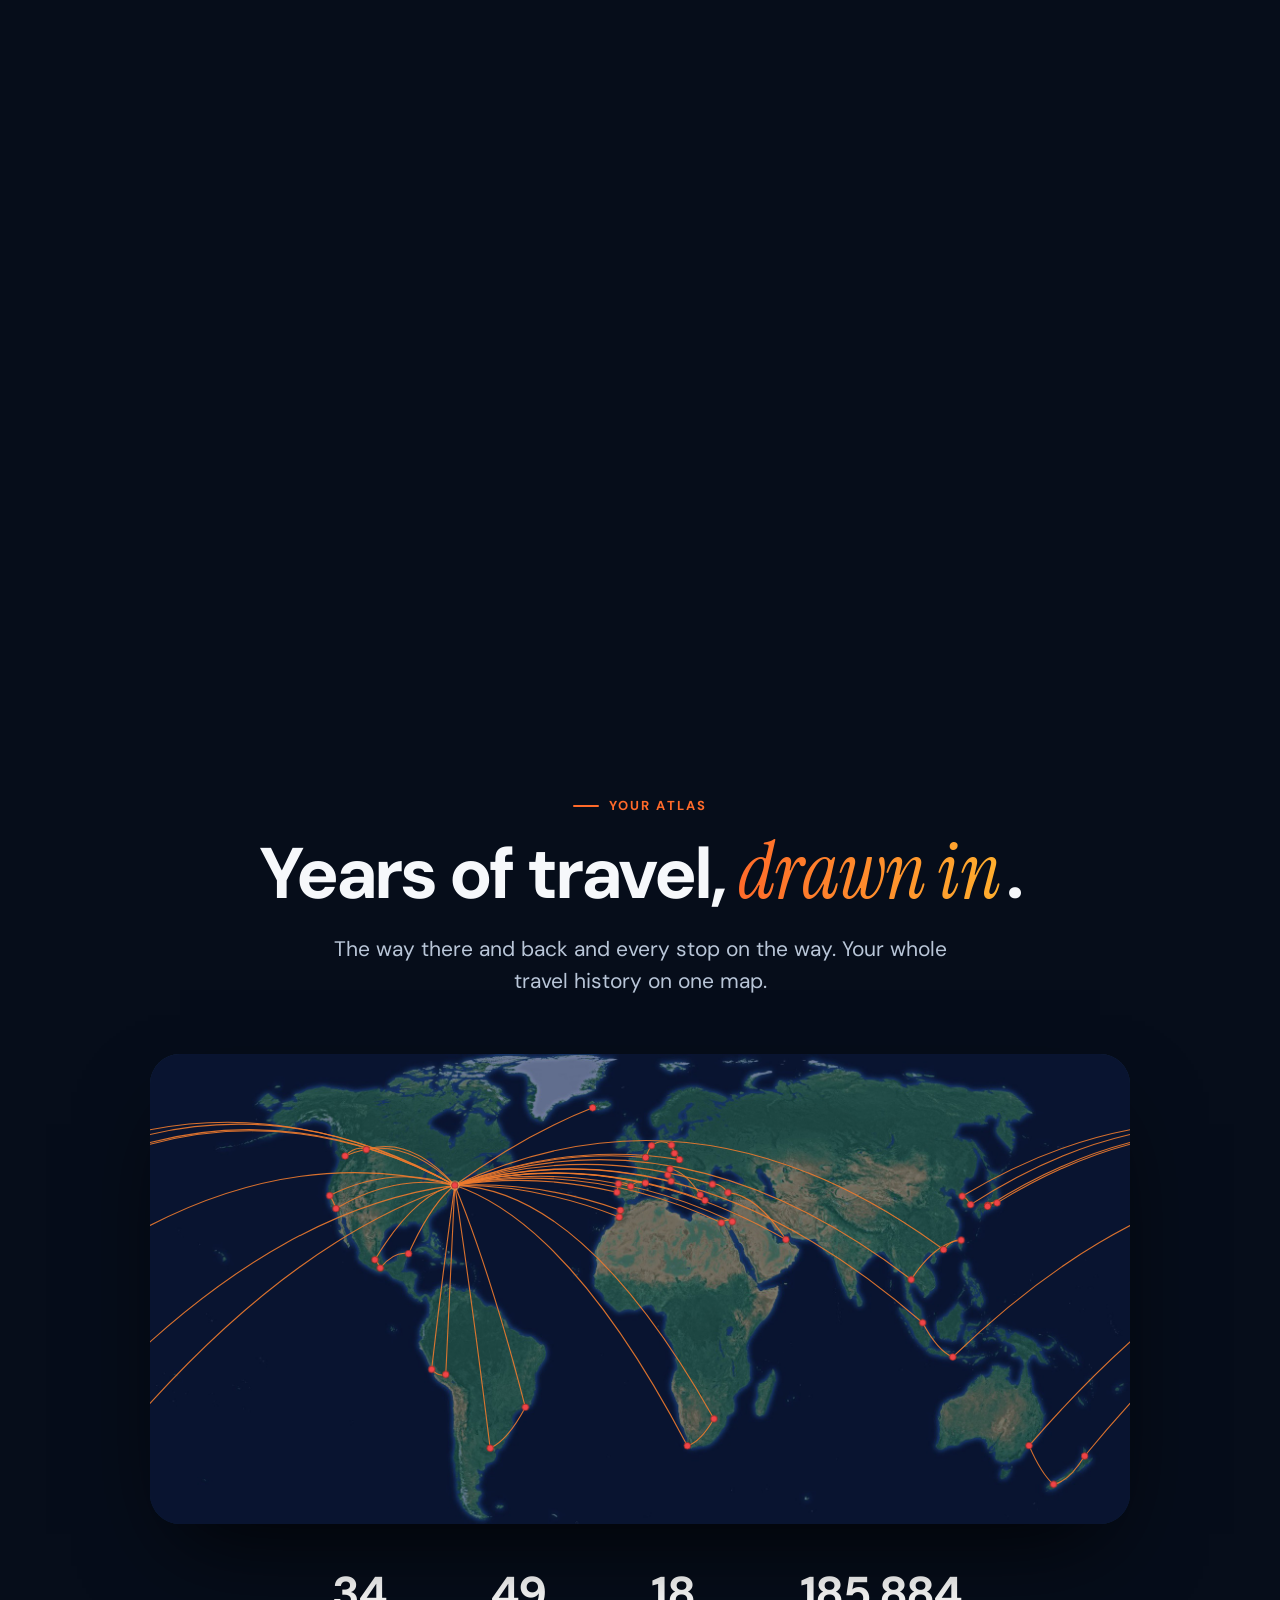
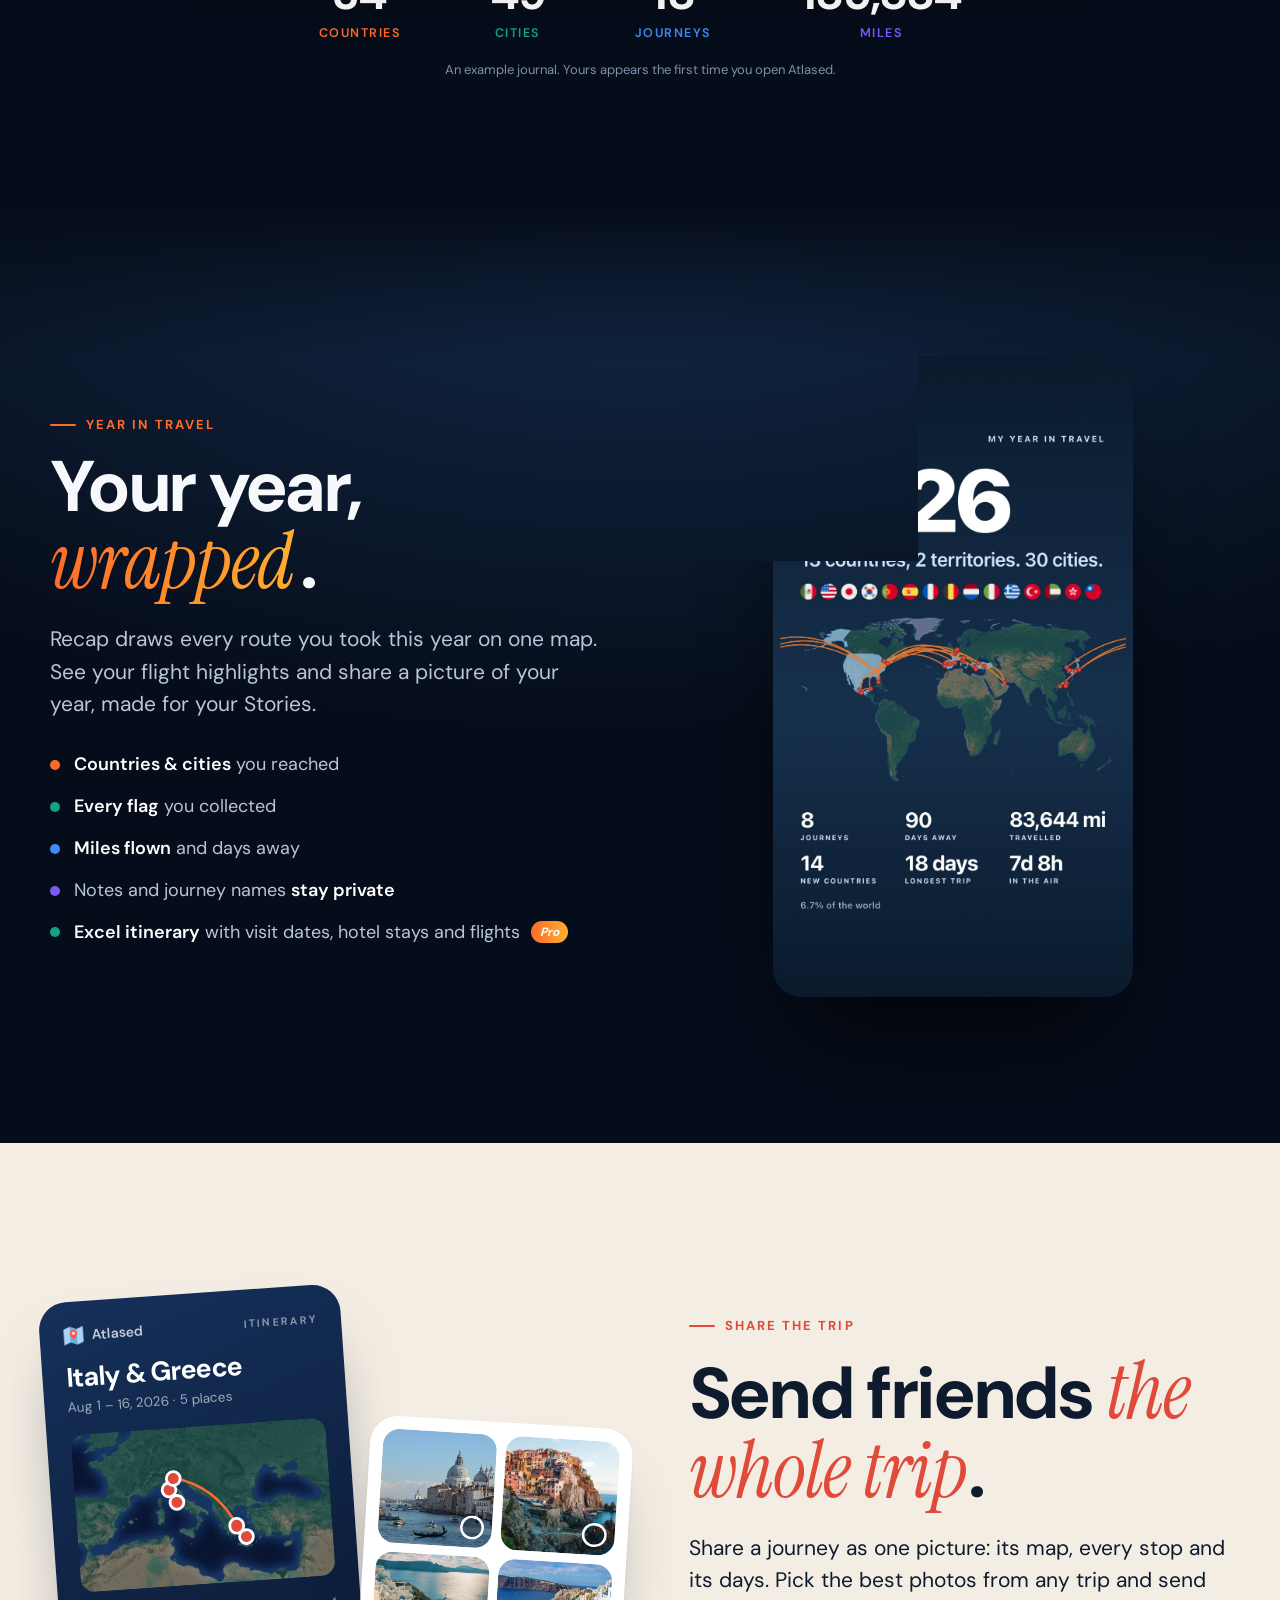
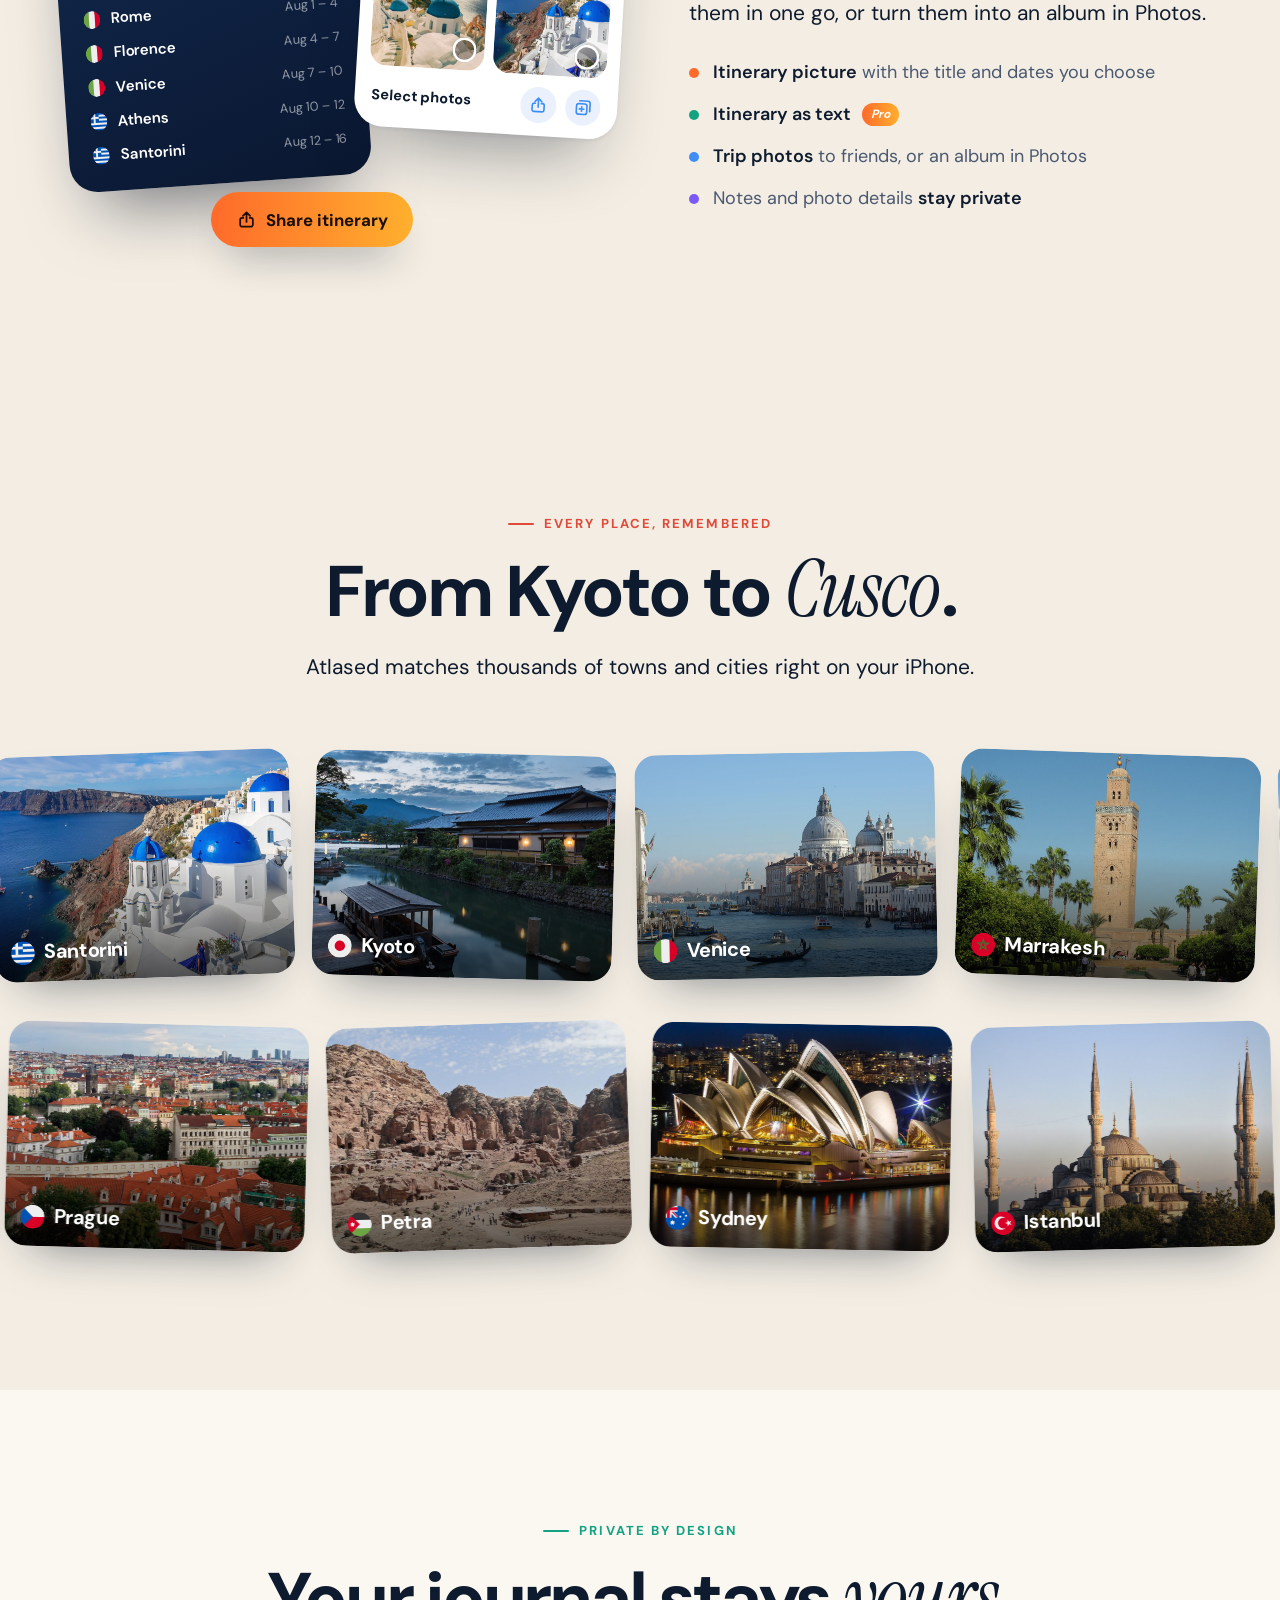
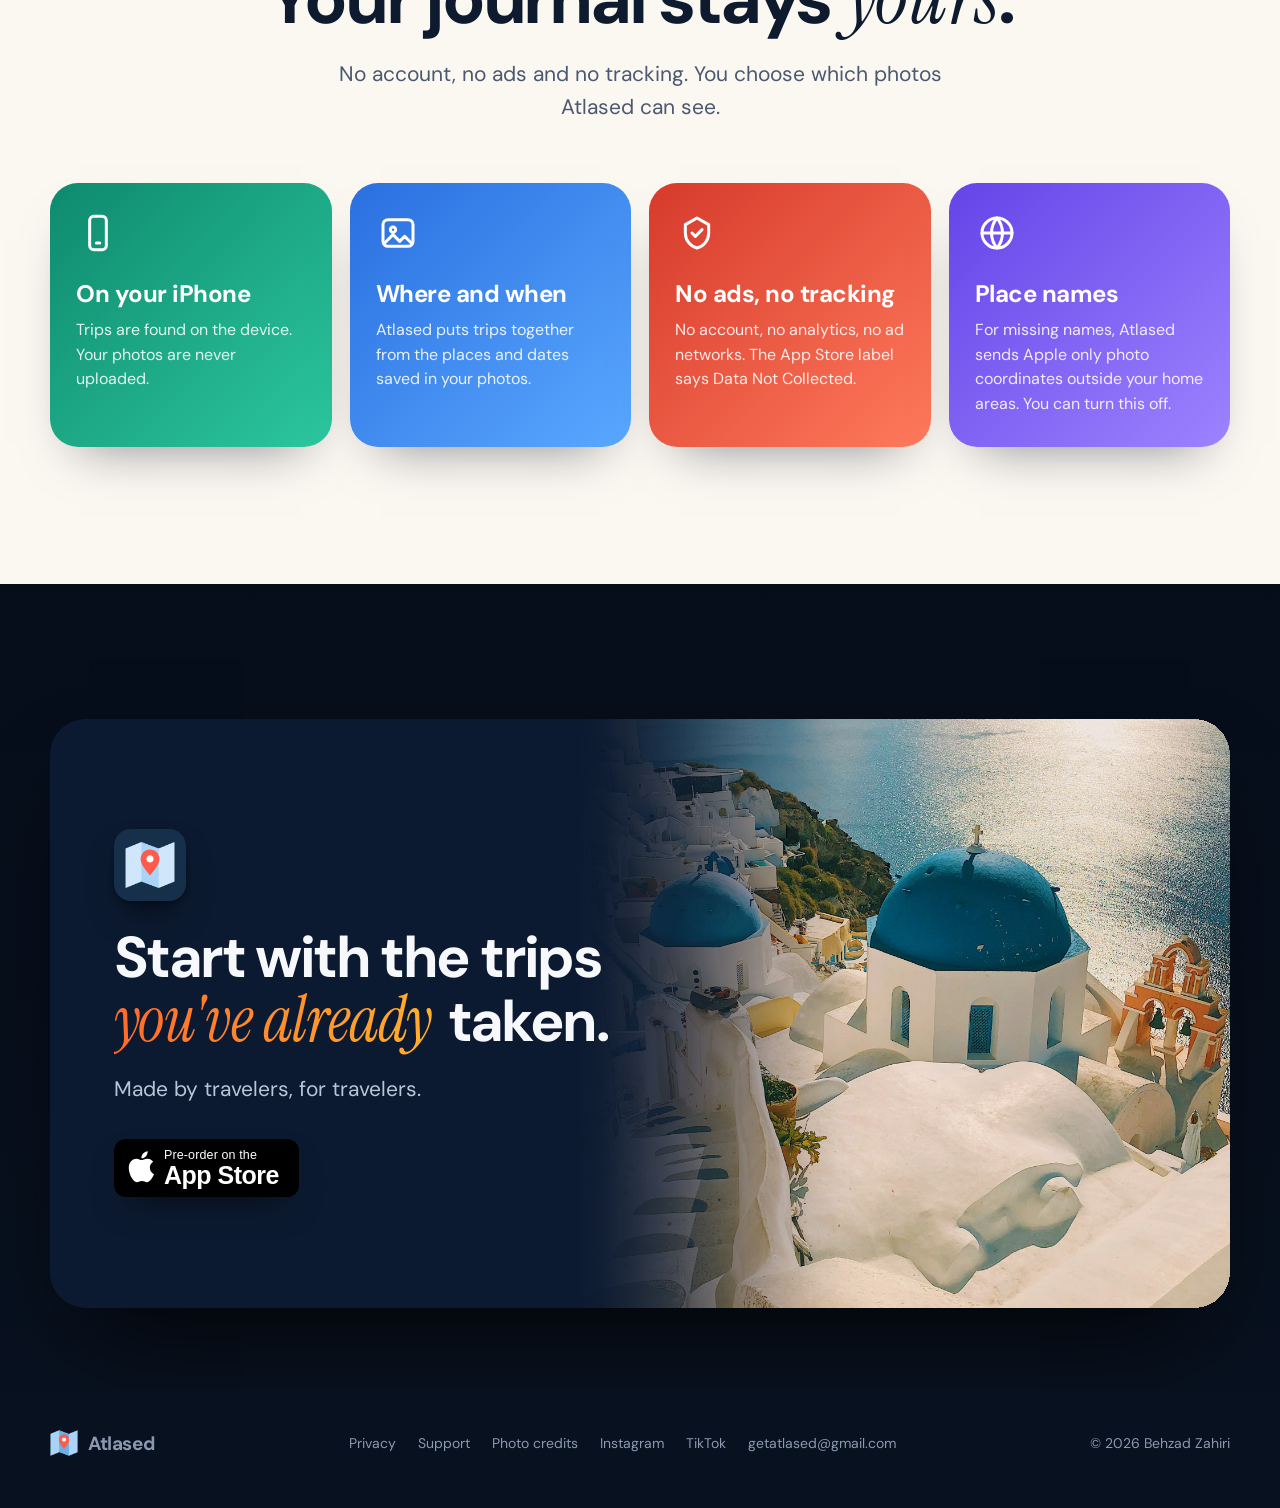
==== commit c2a19ee3: "Keep the hero's badge and follow link on a short laptop screen On a short laptop window the space ab" ====
--- a/index.html
+++ b/index.html
@@ -18,7 +18,7 @@
   <link rel="preload" href="assets/photos/japan.jpg?v=2" as="image">
   <script>if(!matchMedia("(prefers-reduced-motion: reduce)").matches)document.documentElement.classList.add("js")</script>
   <meta name="apple-itunes-app" content="app-id=6831164710">
-  <link rel="stylesheet" href="assets/site.css?v=73">
+  <link rel="stylesheet" href="assets/site.css?v=74">
   <link rel="stylesheet" href="assets/phone.css?v=61">
 </head>
 <body>
--- a/assets/site.css
+++ b/assets/site.css
@@ -104,6 +104,12 @@
 .insta svg { width: 22px; height: 22px; }
 .hero-phone { position: relative; margin: 76px auto 0; width: min(330px, 74vw); z-index: 2; margin-bottom: -320px; }
 @media (max-width: 760px) { .hero-phone { margin-bottom: -220px; } }
+/* A laptop window can be short. There the space above the headline and the headline itself
+   shrink a little, so the badge and the follow link are on the first screen without scrolling. */
+@media (min-width: 761px) {
+  .hero { padding-top: clamp(100px, 15vh, 130px); }
+  .hero h1 { font-size: clamp(46px, min(9vw, 14.8vh), 122px); }
+}
 /* Phones: a calm first screen. The place as one quiet line, the headline, three lines of copy,
    one badge, and the app itself already in view. The photo sits further back so the words read. */
 @media (max-width: 760px) {
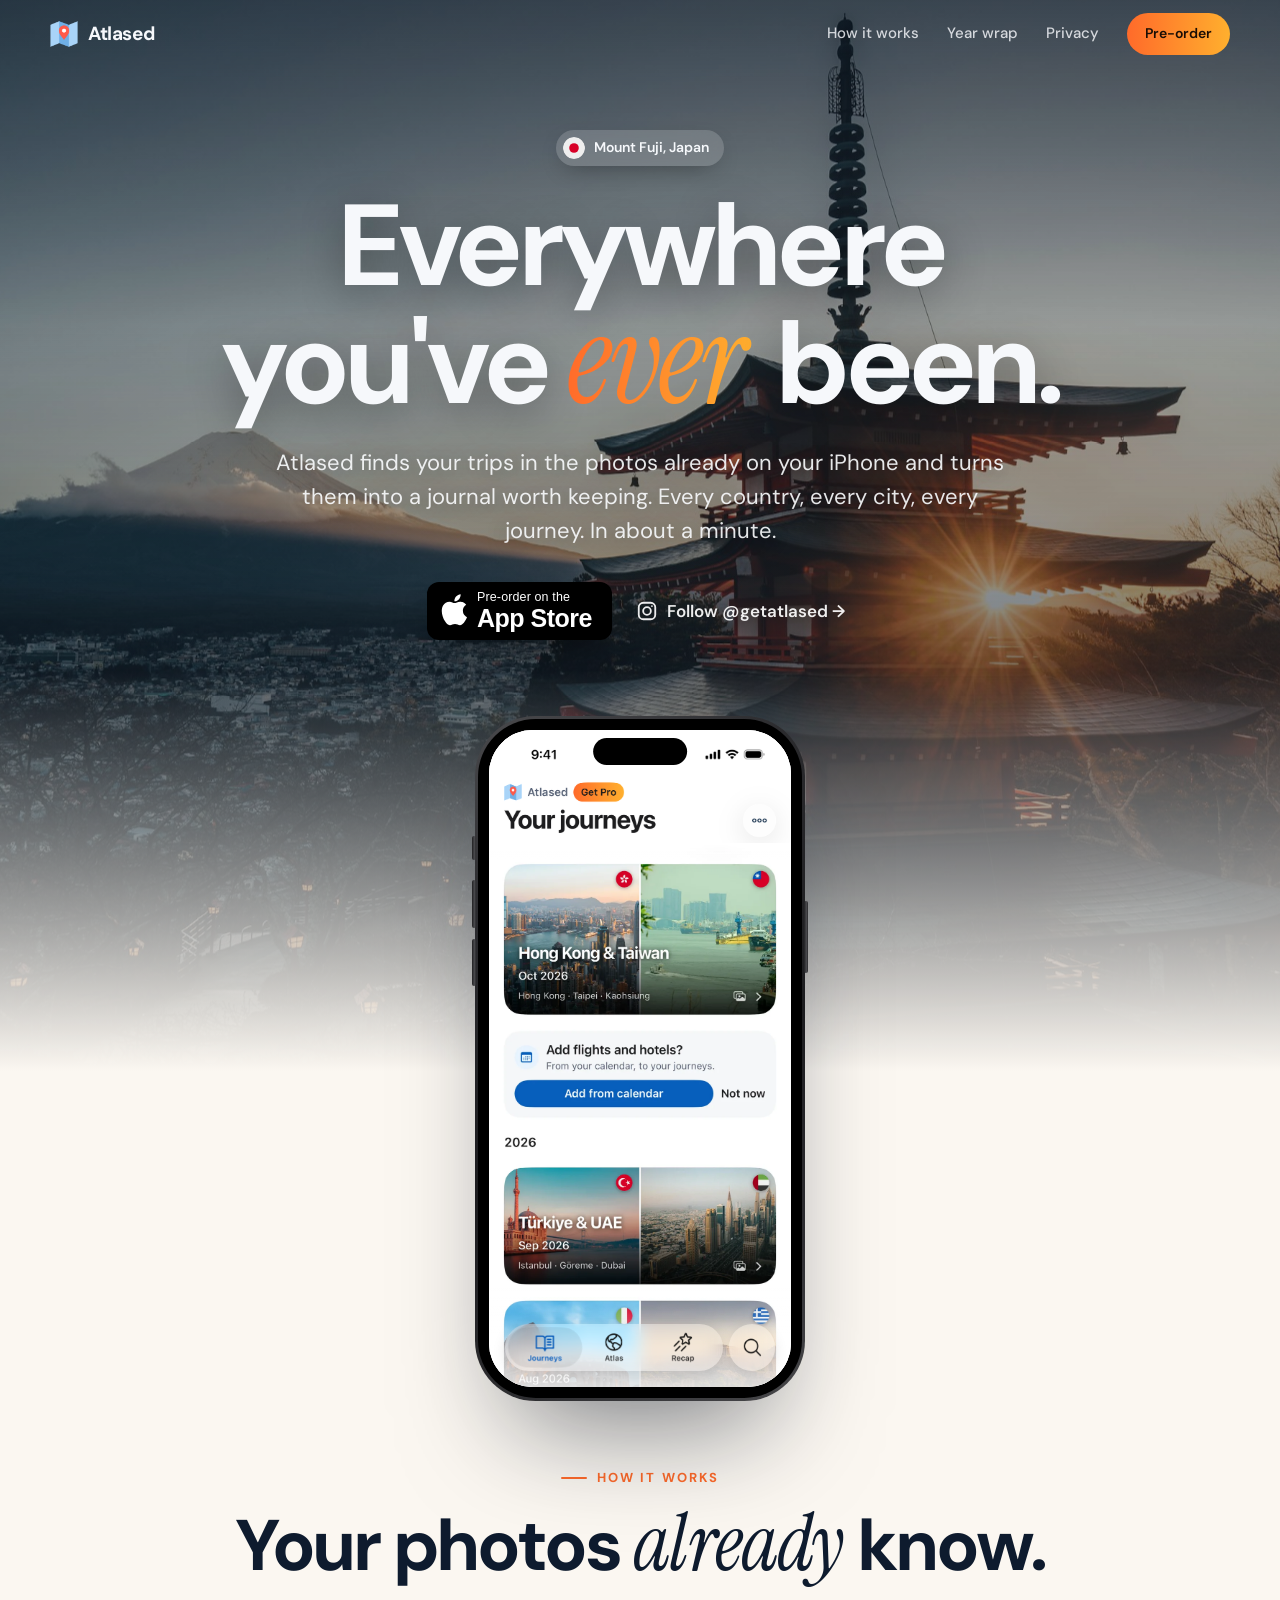
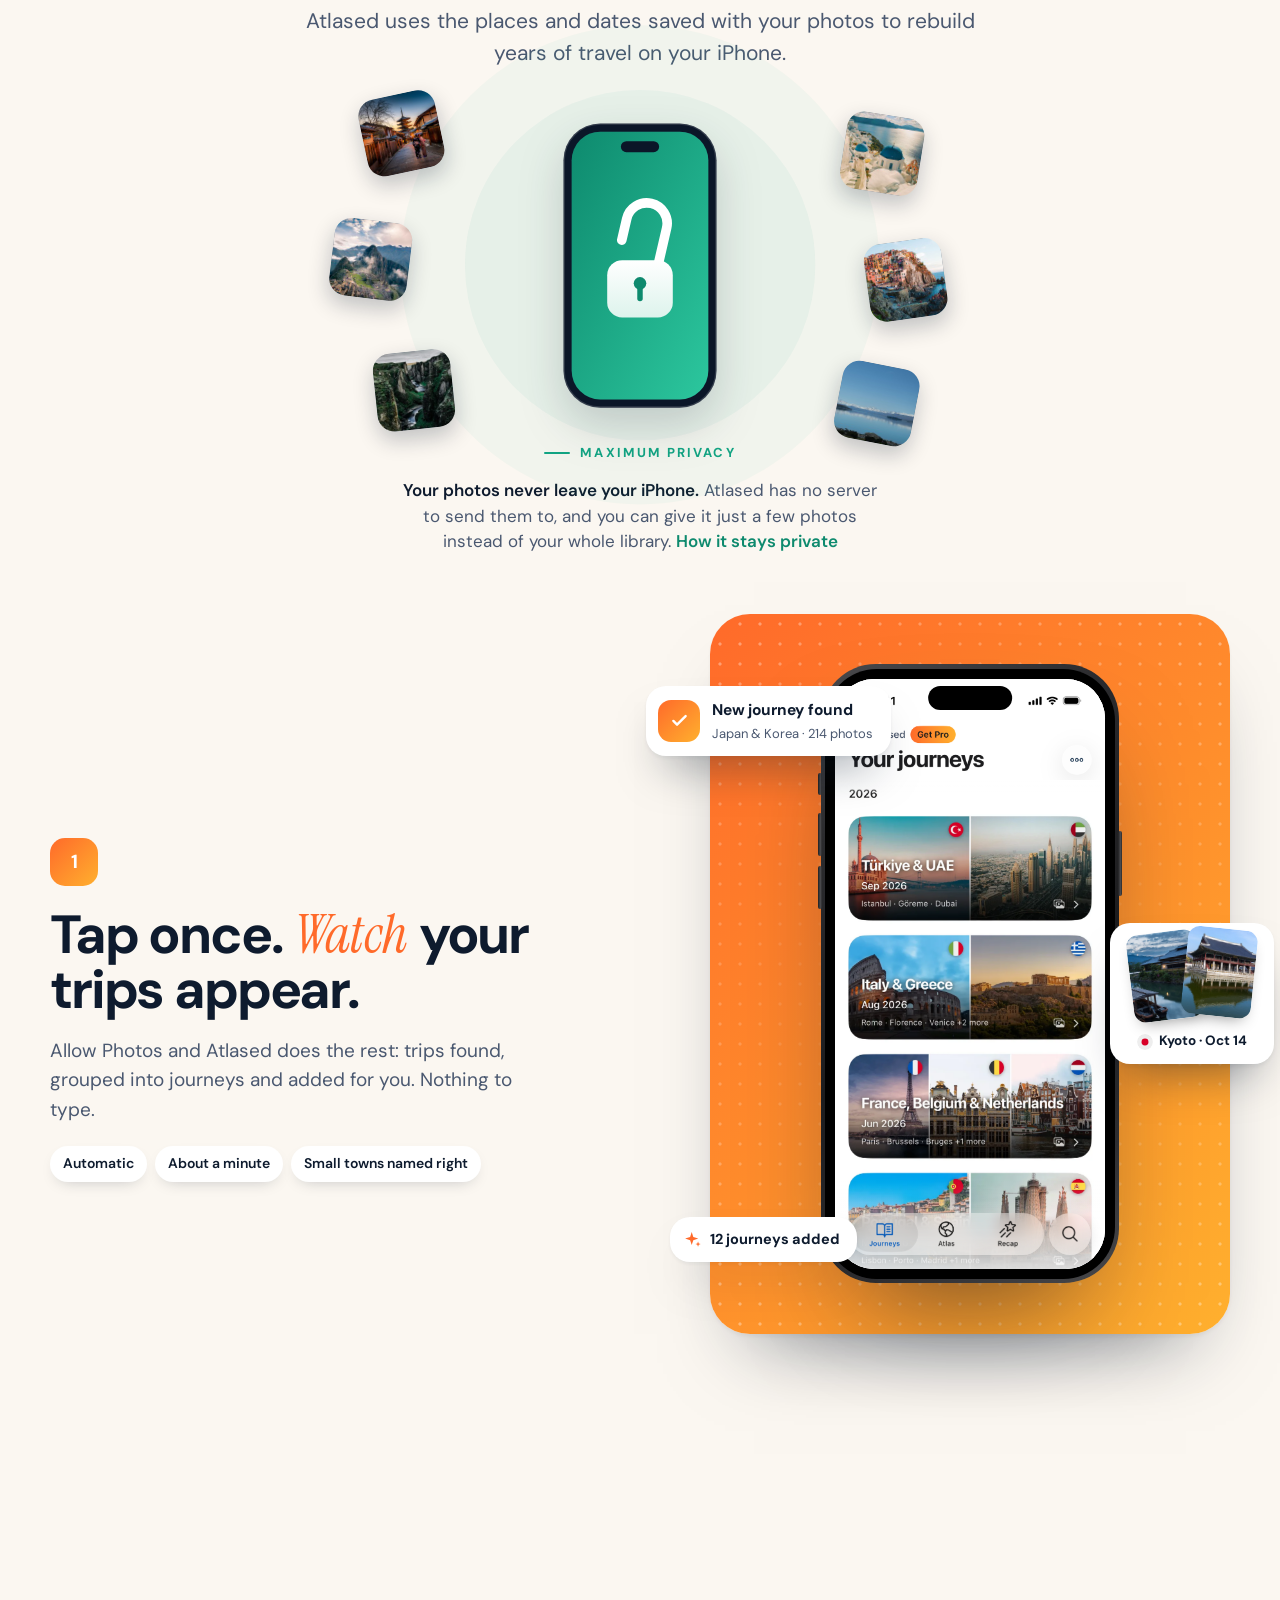
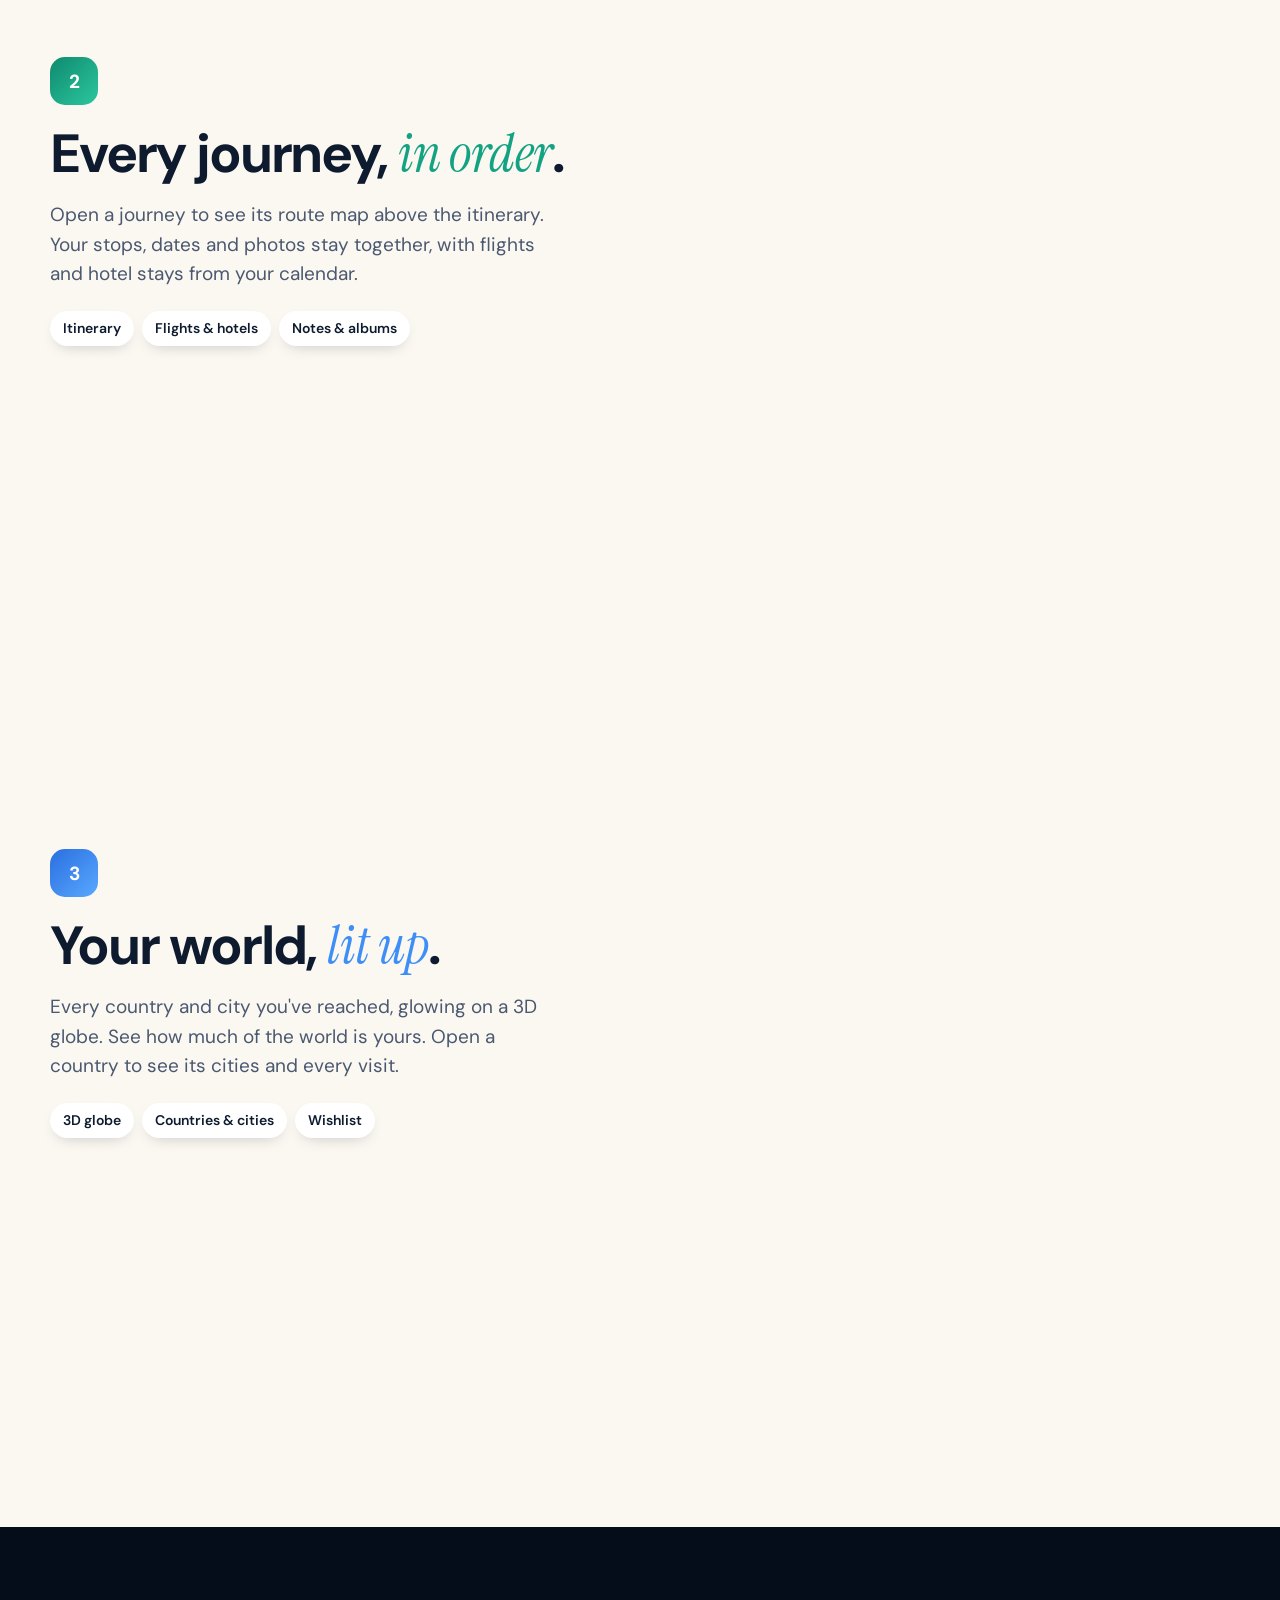
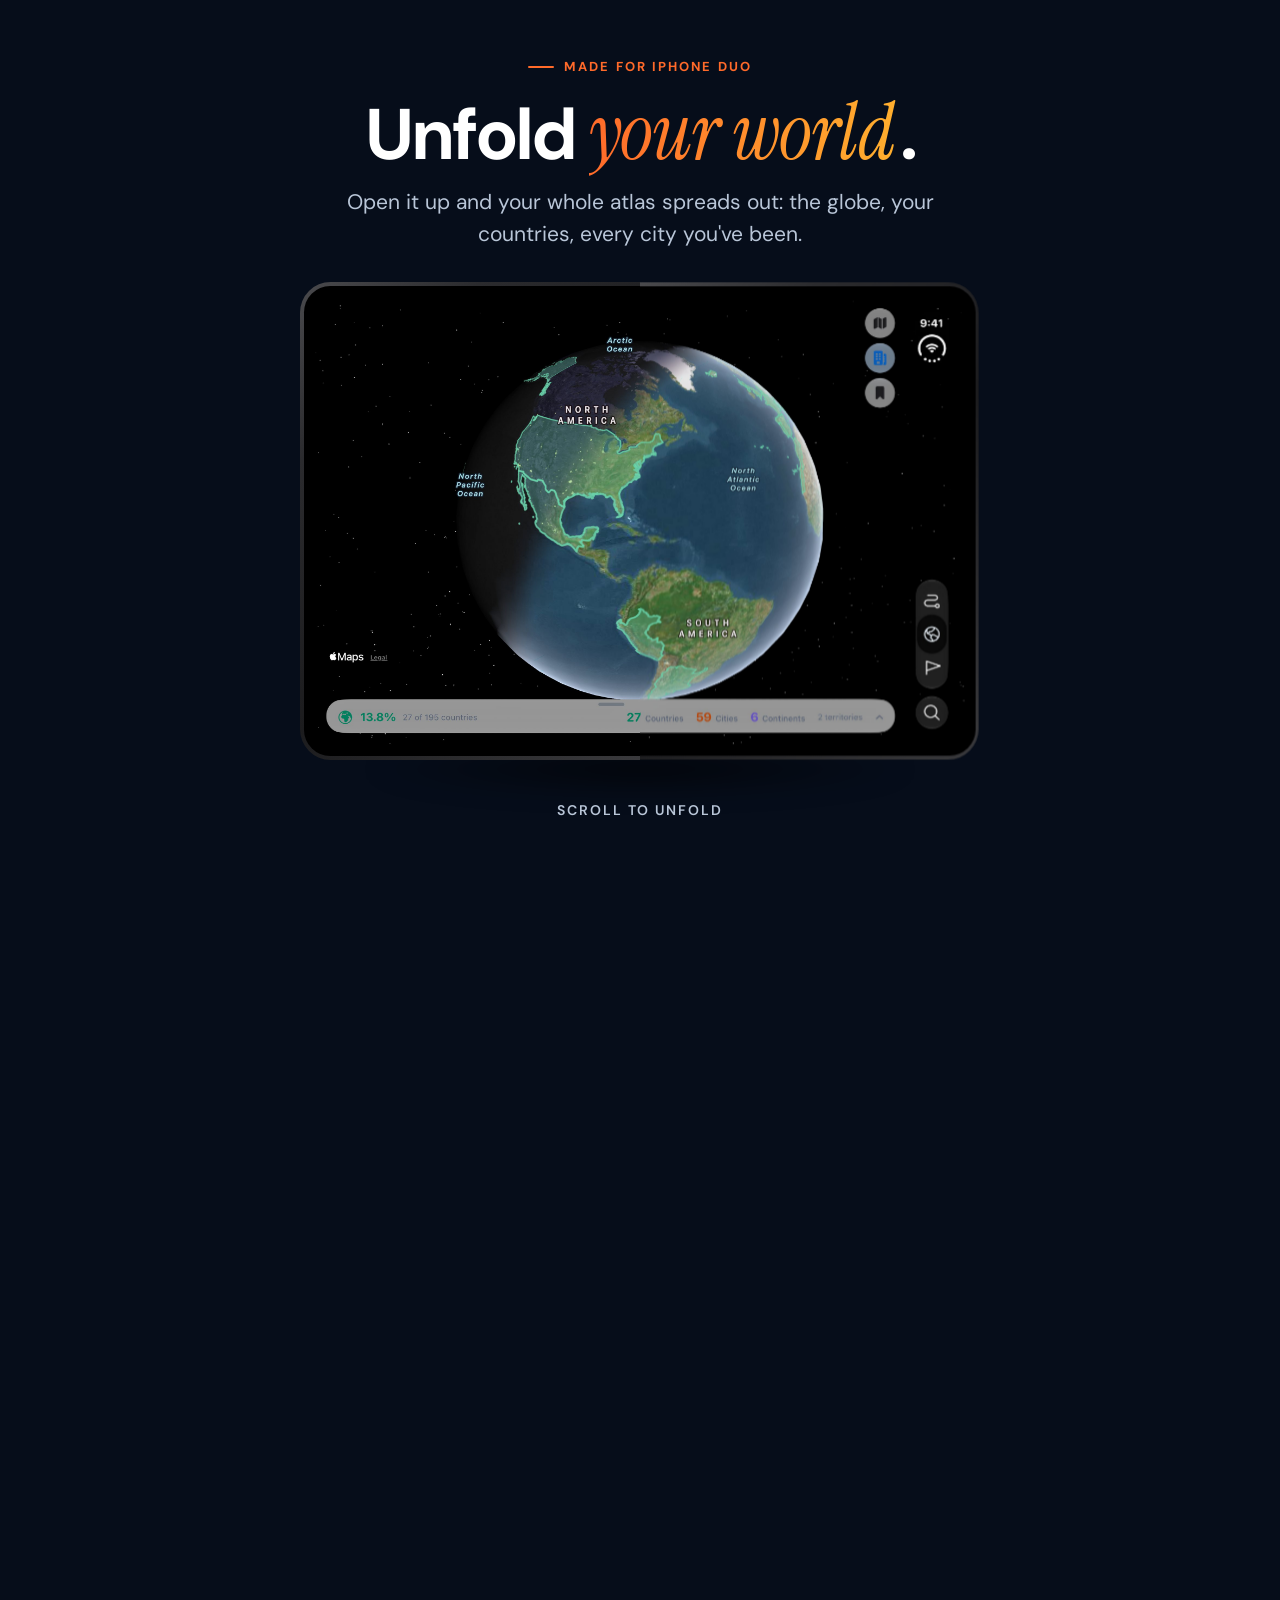
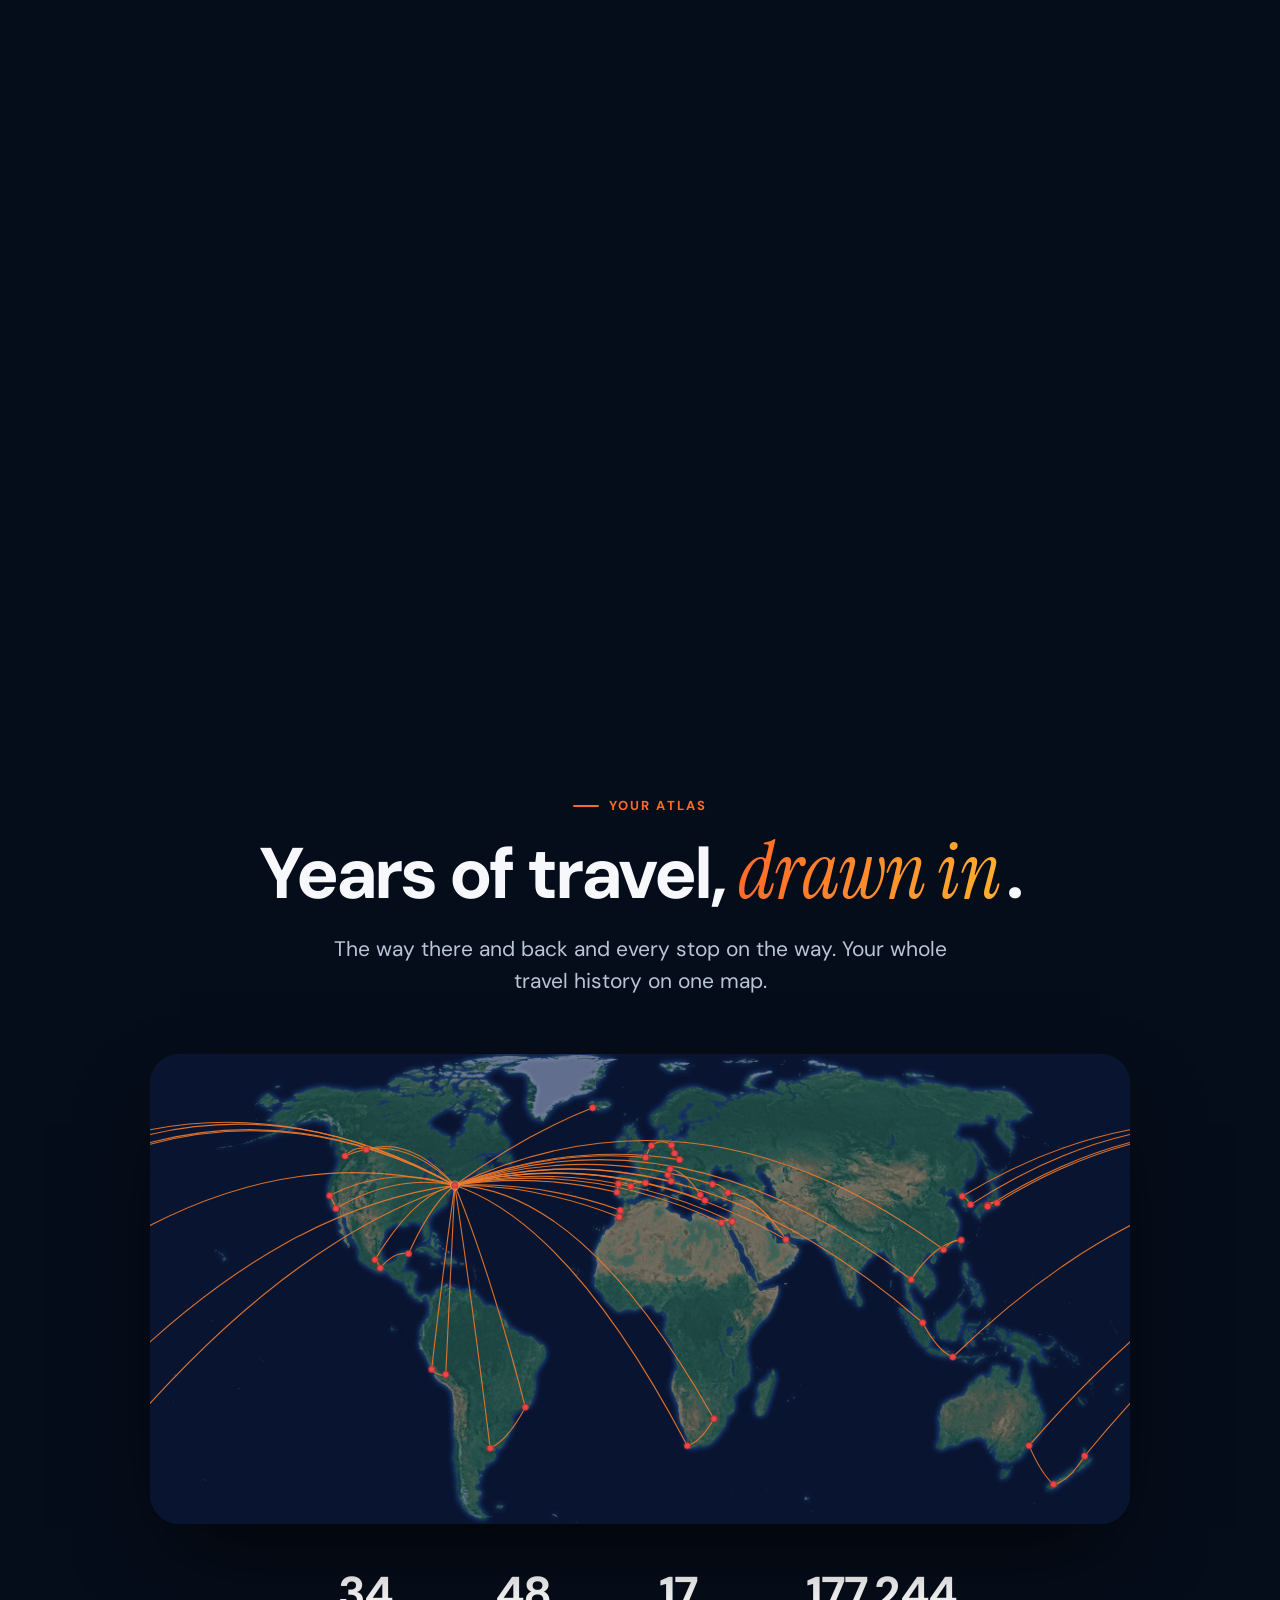
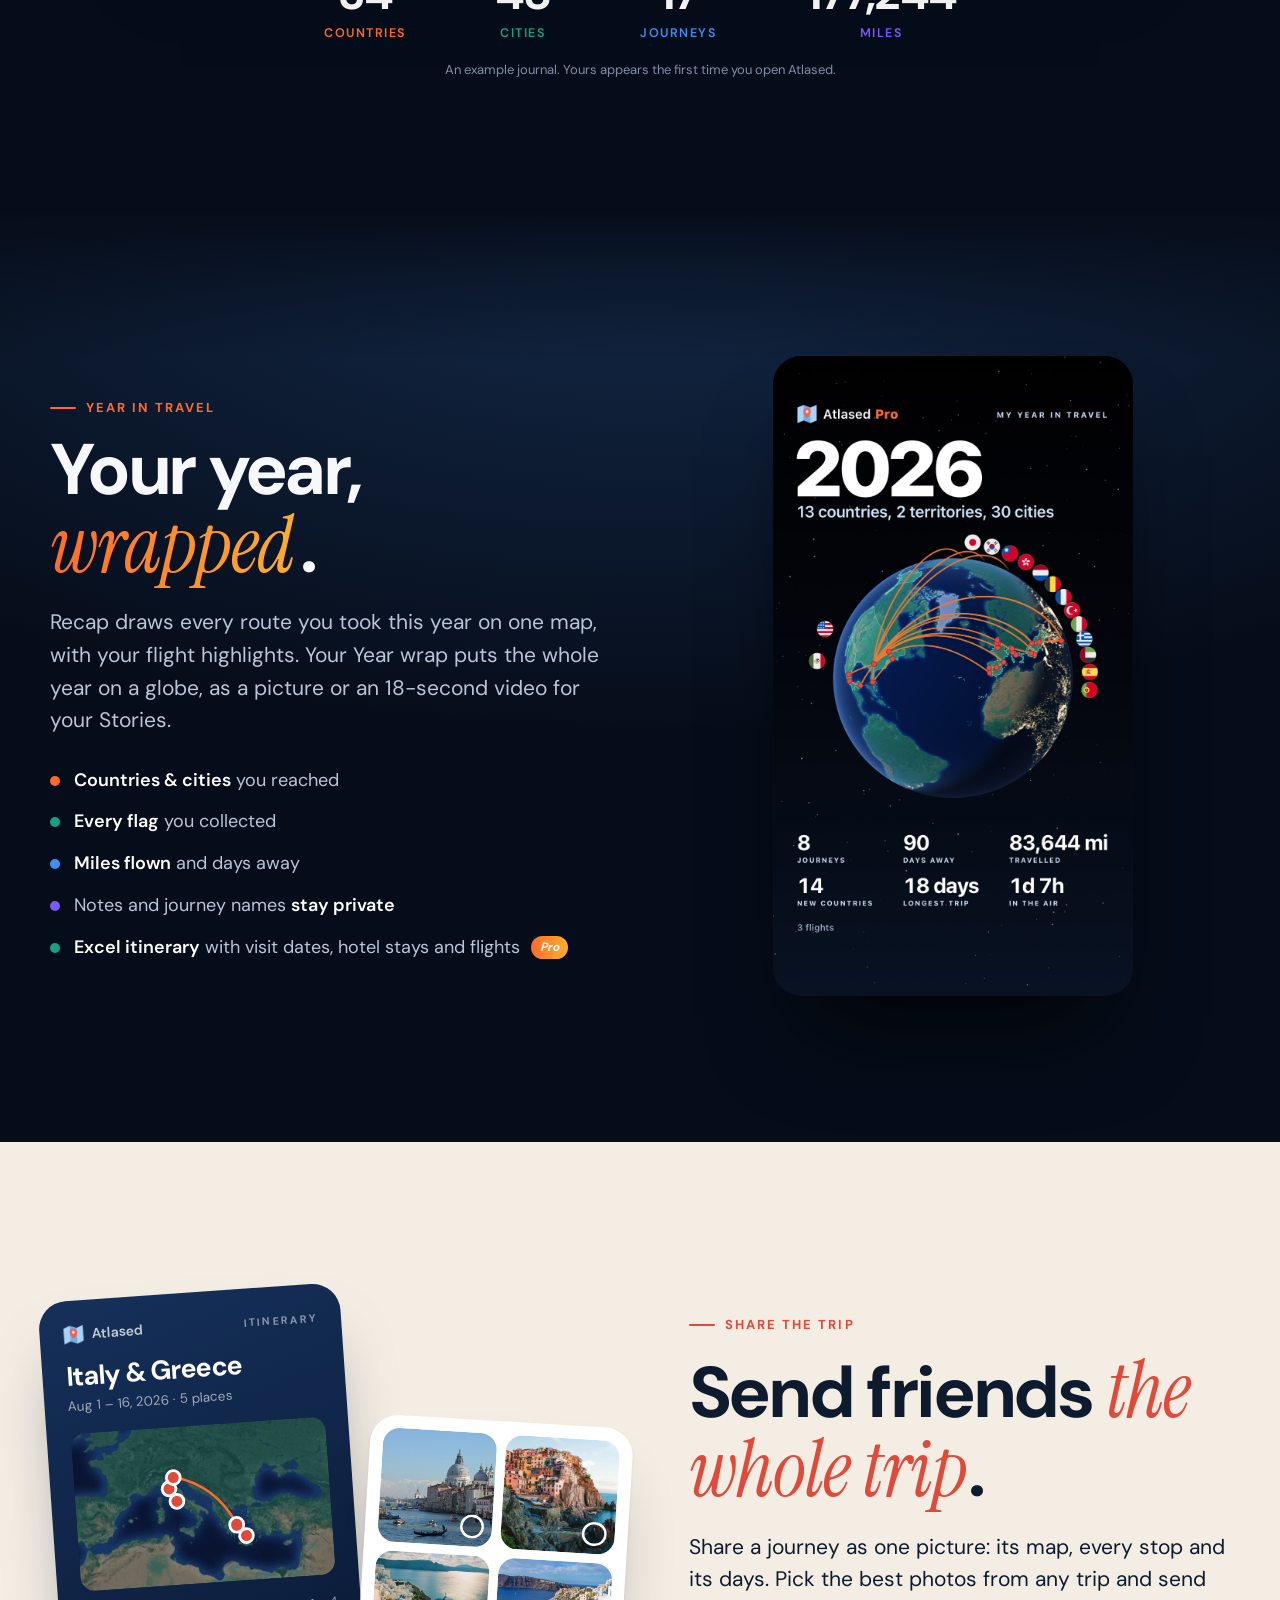
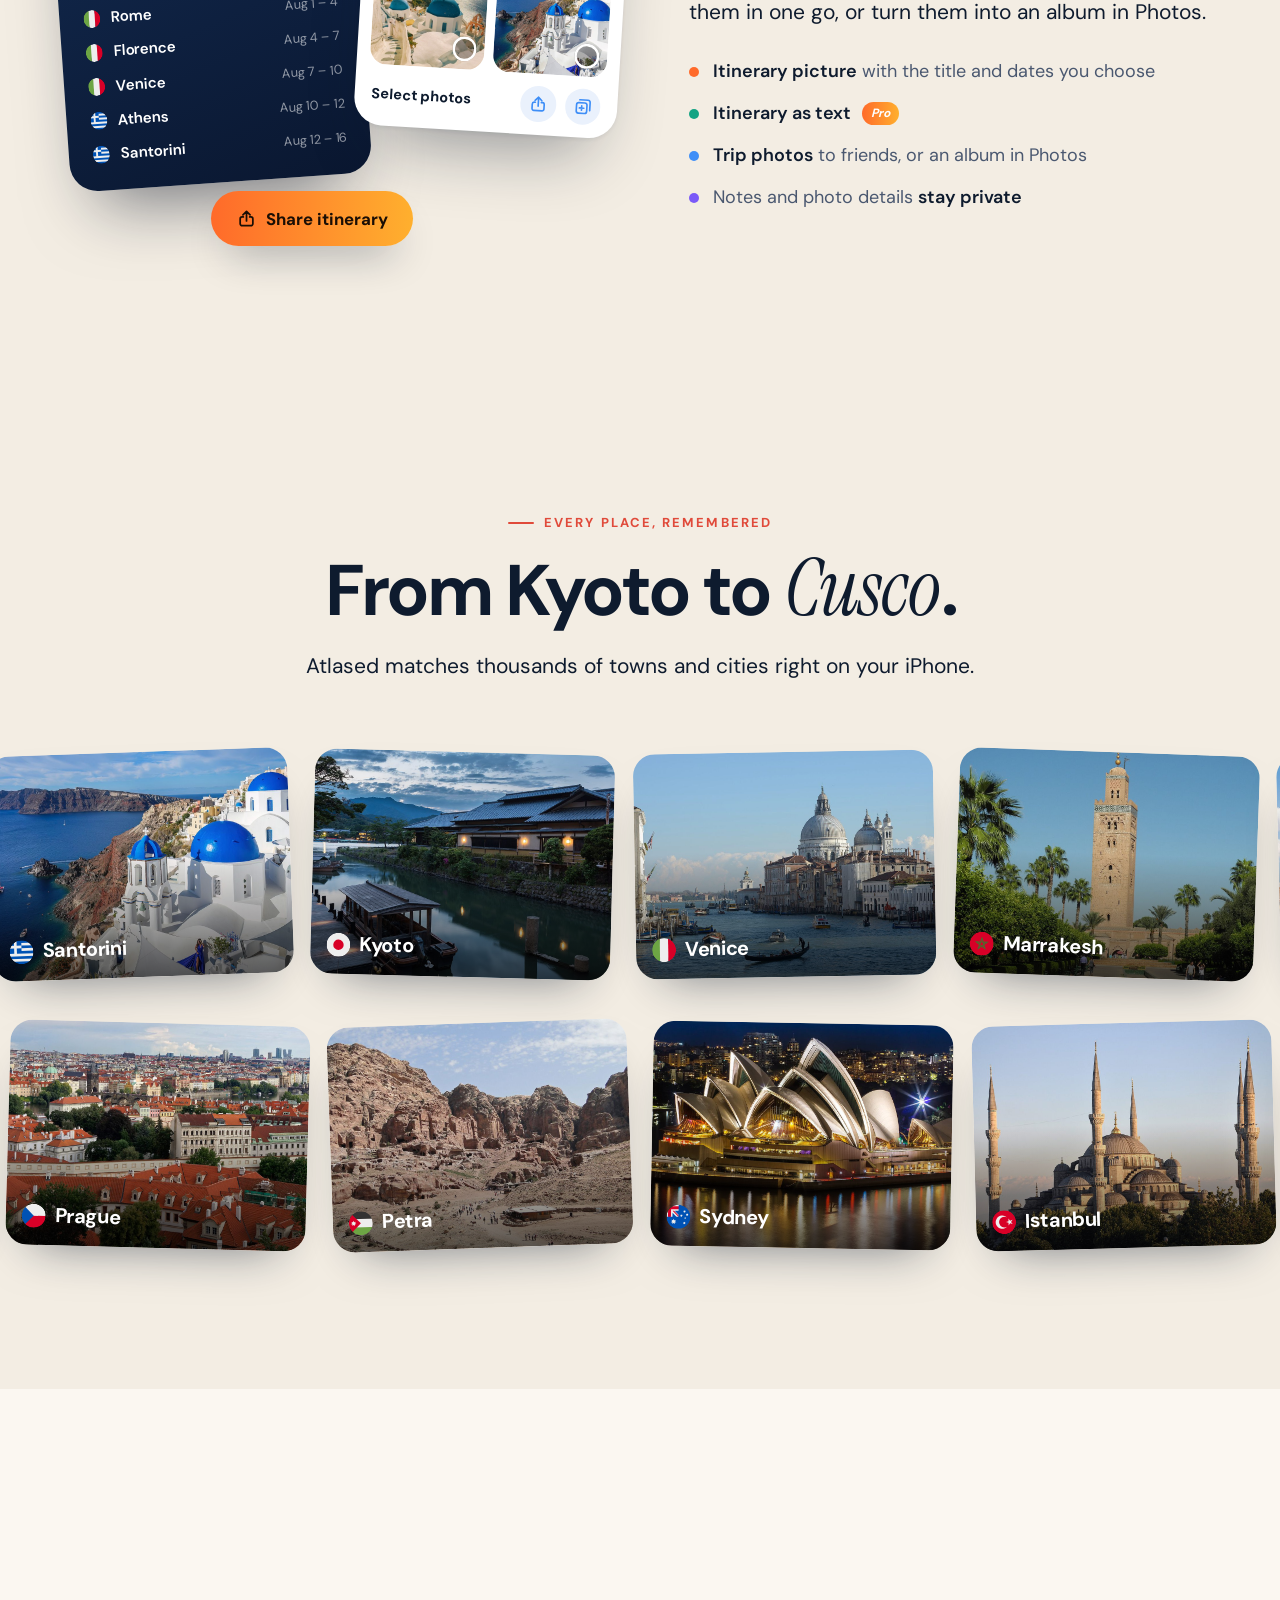
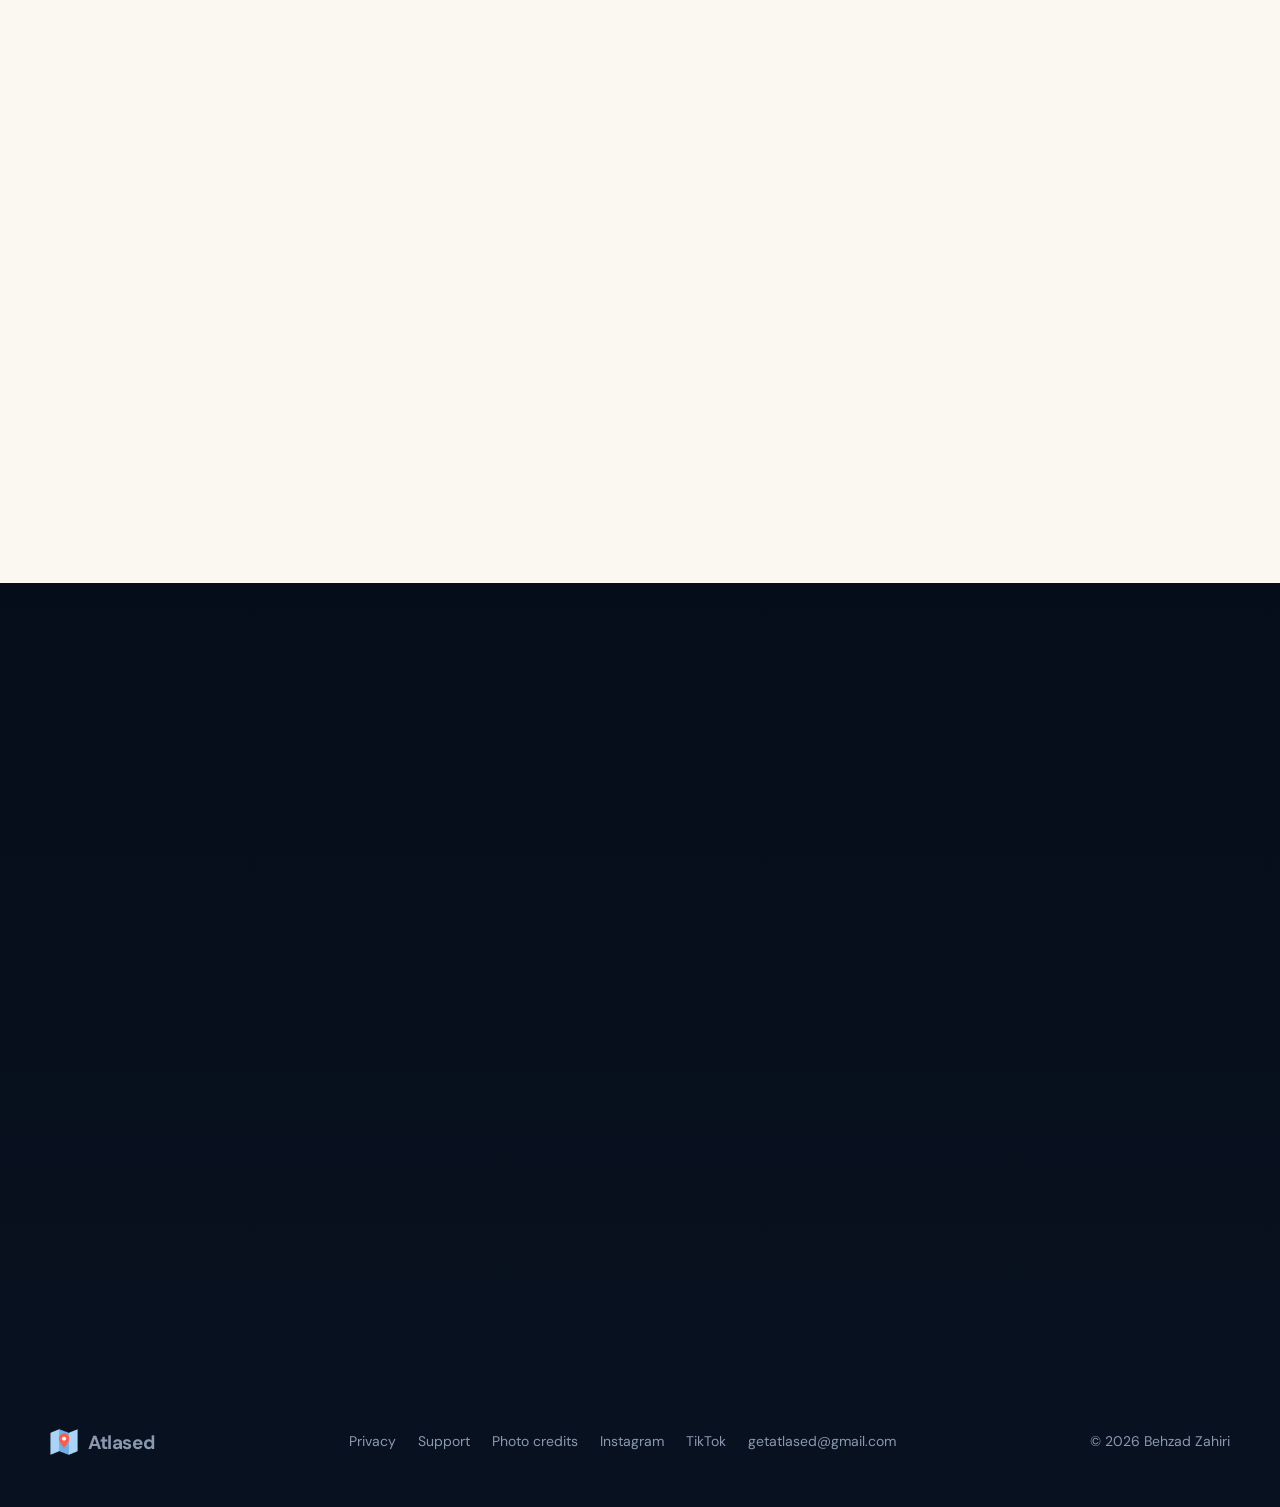
==== commit 4a825acf: "Atlased 1.0.4: the globe Year wrap, its support answer and privacy lines From the app repo's claude/" ====
--- a/index.html
+++ b/index.html
@@ -189,7 +189,7 @@
         <div class="copy rv">
           <span class="eyebrow t-orange">Year in travel</span>
           <h2>Your year, <span class="serif grad">wrapped</span>.</h2>
-          <p class="sub" style="margin-inline:0;color:var(--mist)">Recap draws every route you took this year on one map. See your flight highlights and share a picture of your year, made for your Stories.</p>
+          <p class="sub" style="margin-inline:0;color:var(--mist)">Recap draws every route you took this year on one map, with your flight highlights. Your Year wrap puts the whole year on a globe, as a picture or an <span style="white-space:nowrap">18-second</span> video for your Stories.</p>
           <ul class="list">
             <li><span class="dotc" style="background:var(--orange)"></span><span><b>Countries &amp; cities</b> you reached</span></li>
             <li><span class="dotc" style="background:var(--teal)"></span><span><b>Every flag</b> you collected</span></li>
@@ -199,7 +199,7 @@
           </ul>
         </div>
         <div class="wrap-card">
-          <div class="tilt" id="tilt"><img class="wrapimg" src="assets/img/wrap-card.jpg" alt="A 2026 Year wrap: 13 countries, 30 cities and a world map of routes" loading="lazy"></div>
+          <div class="tilt" id="tilt"><img class="wrapimg" src="assets/img/wrap-globe.jpg" alt="A 2026 Year wrap: 13 countries, 2 territories, 30 cities and a globe of routes" loading="lazy"></div>
           <img class="flagfly" src="assets/flags/jp.svg" alt="" style="left:-9%;top:8%;--d:.05s">
           <img class="flagfly" src="assets/flags/it.svg" alt="" style="right:-8%;top:16%;--d:.2s">
           <img class="flagfly" src="assets/flags/mx.svg" alt="" style="left:-12%;top:44%;--d:.35s">
